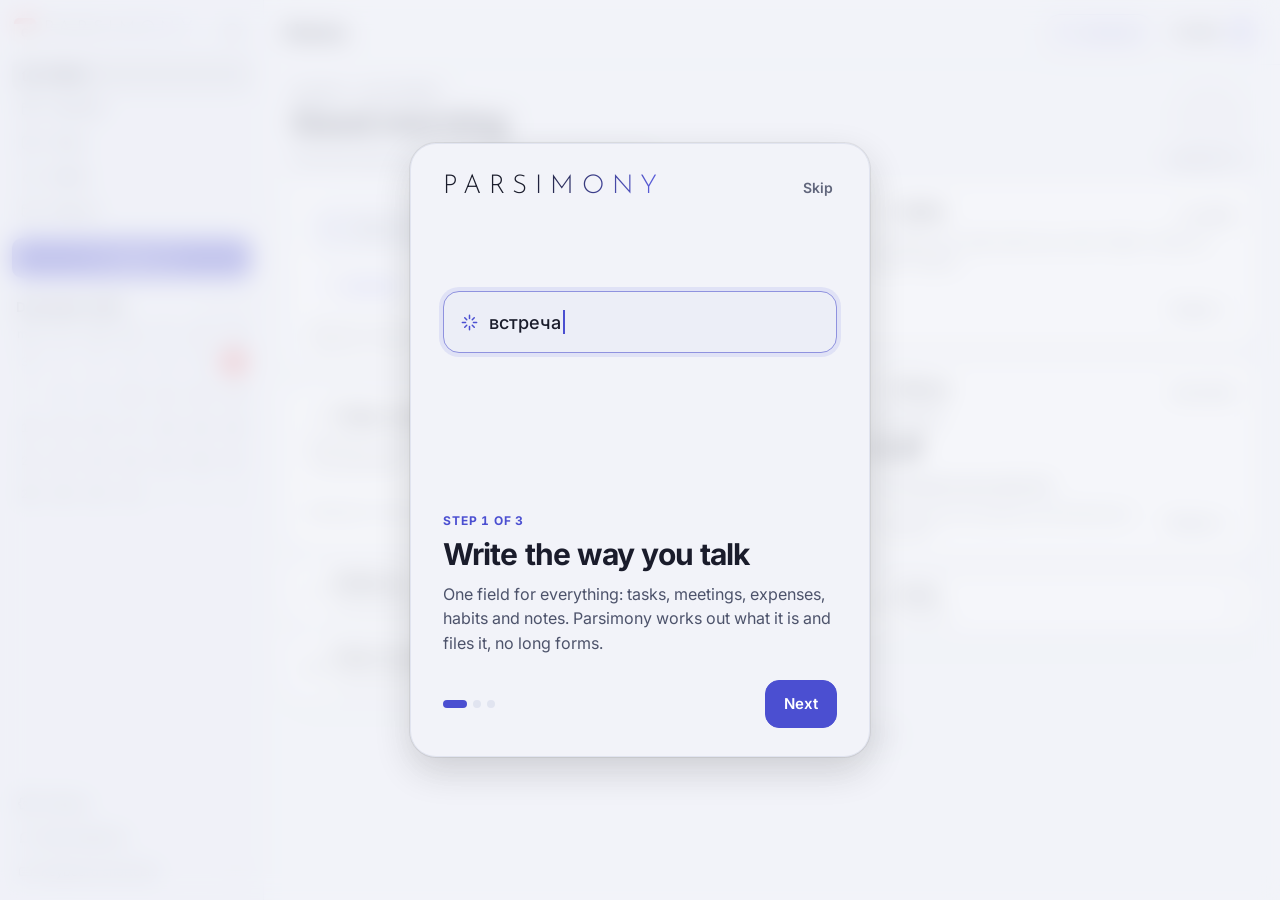
==== index.html @ 345ee10b "Английский язык: весь интерфейс, строка ввода, помощник и пуши; переключатель в «Оформлении» (кэш re" ====
<!DOCTYPE html>
<html lang="ru">
<head>
<meta charset="utf-8">
<meta name="viewport" content="width=device-width, initial-scale=1, viewport-fit=cover">
<meta name="apple-mobile-web-app-capable" content="yes">
<meta name="apple-mobile-web-app-title" content="Parsimony">
<meta name="theme-color" content="#ffffff">
<meta name="description" content="Parsimony — календарь, задачи, привычки, цели и финансы в одном приложении. Пишите как говорите: «завтра в 10 врач, кофе 350».">
<!-- Защита от чужого кода: скрипты, стили и шрифты — только файлы этого сайта; связь — только с этим сайтом и своим сервером Supabase -->
<meta http-equiv="Content-Security-Policy" content="default-src 'self'; script-src 'self' https://smartcaptcha.yandexcloud.net; frame-src https://smartcaptcha.yandexcloud.net; style-src 'self' 'unsafe-inline'; font-src 'self'; img-src 'self' data: blob: https://tile.openstreetmap.org; connect-src 'self' https://zgasnvubcdprgsypkglh.supabase.co https://nominatim.openstreetmap.org https://smartcaptcha.yandexcloud.net; worker-src 'self'; manifest-src 'self'; base-uri 'self'; form-action 'self'; object-src 'none'">
<link rel="manifest" href="manifest.json">
<link rel="apple-touch-icon" href="icon-180.png">
<link rel="icon" type="image/png" sizes="128x128" href="favicon.png"><!-- круглая иконка во вкладке браузера (на бете — пробная из tools/beta-icons) -->
<link rel="preconnect" href="https://zgasnvubcdprgsypkglh.supabase.co" crossorigin><!-- связь с аккаунтом готовится, пока грузится страница -->
<!-- Свои шрифты (css/fonts.css, файлы в fonts/): Inter и Josefin Sans 300 (надпись Parsimony, WORDMARK в core.js). Другой WORDMARK — добавить его шрифт туда и в FILES в sw.js -->
<link rel="preload" href="fonts/inter-cyrillic.woff2" as="font" type="font/woff2" crossorigin>
<link rel="preload" href="fonts/inter-latin.woff2" as="font" type="font/woff2" crossorigin>
<link rel="stylesheet" href="css/fonts.css">
<title>Parsimony</title>
<link rel="stylesheet" href="css/app.css">
<link rel="stylesheet" href="css/sections.css">
<link rel="stylesheet" href="css/ui2.css">
</head>
<body class="ui2">
<div class="app">
  <aside id="side"></aside>
  <div class="content">
    <header>
      <div class="top">
        <button class="ic chev m-only" data-act="prev" aria-label="Назад"></button>
        <h1 id="ttl"></h1>
        <button class="ic chev m-only" data-act="next" aria-label="Вперёд"></button>
        <div class="navg d-only"><button class="ic" data-act="prev" aria-label="Назад" title="Назад (←)"></button><button class="pill" data-act="today" title="Сегодня (T)">Сегодня</button><button class="ic" data-act="next" aria-label="Вперёд" title="Вперёд (→)"></button></div>
        <div class="segc d-only"><button data-act="v" data-v="month" title="Месяц (M)">Месяц</button><button data-act="v" data-v="week" title="Неделя (W)">Неделя</button><button data-act="v" data-v="day" title="День (D)">День</button><button data-act="v" data-v="list" title="Список (L)">Список</button></div>
        <button class="btn-new m-only" data-act="add"></button>
        <button class="ic m-only hdr-sr" data-act="search" aria-label="Поиск" title="Поиск"></button>
        <button class="ic hdr-ai" data-act="aiopen" aria-label="Помощник" title="Помощник Parsimony"></button>
        <button class="ic hdr-msg" data-act="msgs" aria-label="Сообщения" title="Сообщения" hidden></button>
        <button class="ic hdr-ava" data-act="accmenu" aria-label="Меню профиля" title="Меню профиля" aria-haspopup="menu" aria-expanded="false"></button>
      </div>
      <div class="bar2 m-only">
        <div class="segc"><button data-act="v" data-v="month">Месяц</button><button data-act="v" data-v="week">Неделя</button><button data-act="v" data-v="day">День</button><button data-act="v" data-v="list">Лента</button><button data-act="v" data-v="tasks">Задачи</button></div>
        <div id="secinfo" class="secinfo"></div>
        <button class="pill" data-act="today">Сегодня</button>
      </div>
    </header>
    <main id="main"></main>
  </div>
</div>
<nav id="tabbar" class="m-only" aria-label="Разделы"></nav>
<div id="ov"><div id="sh" role="dialog" aria-modal="true" tabindex="-1"></div></div>
<div id="qc" class="qc" role="dialog" aria-label="Новое событие"></div>
<div id="cmd" role="dialog" aria-modal="true" aria-label="Поиск и команды"><div class="cmd-box"><div class="cmd-in"><span id="cmd_ic" aria-hidden="true"></span><input id="cmd_q" type="text" role="combobox" aria-expanded="true" aria-controls="cmd_res" aria-autocomplete="list" aria-label="Поиск по записям и командам" placeholder="Найти дело, трату, заметку, привычку, цель или команду" autocomplete="off"></div><div id="cmd_res" role="listbox" aria-label="Найдено"></div><div class="cmd-foot" aria-hidden="true"><span><kbd>↑</kbd> <kbd>↓</kbd> выбрать</span><span><kbd>Enter</kbd> выполнить</span><span><kbd>Esc</kbd> закрыть</span></div></div></div>
<div id="toast" role="status" aria-live="polite" aria-atomic="true"></div>
<input id="imp_file" type="file" accept="application/json,.json" hidden>

<script src="js/core.js"></script>
<script src="js/names.js"></script>
<script src="js/a11y.js"></script>
<script src="js/look.js"></script>
<script src="js/help.js"></script>
<script src="js/calendar.js"></script>
<script src="js/charts.js"></script>
<script src="js/sections.js"></script>
<script src="js/tasks.js"></script>
<script src="js/habits.js"></script>
<script src="js/finance.js"></script>
<script src="js/goals.js"></script>
<script src="js/pages.js"></script>
<script src="js/timer.js"></script>
<script src="js/ui2.js"></script>
<script src="js/layout.js"></script>
<script src="js/tour.js"></script>
<script src="js/input.js"></script>
<script src="js/share.js"></script>
<script src="js/cloud.js"></script>
<script src="js/friends.js"></script>
<script src="js/chat.js"></script>
<script src="js/admin.js"></script>
<script src="js/plans.js"></script>
<script src="js/shop.js"></script>
<script src="js/notify.js"></script>
<script src="js/assistant.js"></script>
<script src="js/map.js"></script>
<script src="js/i18n.js"></script>
<script src="js/main.js"></script>
</body>
</html>
---- css/fonts.css ----
/* Свои шрифты вместо Google Fonts (21 октября 2026): приложение не обращается к Google (адрес пользователя не уходит третьей стороне),
   шрифты работают без интернета (лежат в офлайн-копии sw.js). Файлы — из Google Fonts (Inter v20, переменный 400–700; Josefin Sans v34, 300),
   лицензия SIL Open Font License 1.1 — fonts/OFL-Inter.txt, fonts/OFL-JosefinSans.txt. Наборы букв (unicode-range) — как у Google:
   браузер скачивает только нужные. Стрелки и галочки (→ ✓) — системным шрифтом, как и раньше */
/* Inter — cyrillic */
@font-face{font-family:'Inter';font-style:normal;font-weight:400 700;font-display:swap;src:url(../fonts/inter-cyrillic.woff2) format('woff2');unicode-range:U+0301, U+0400-045F, U+0490-0491, U+04B0-04B1, U+2116}
/* Inter — latin-ext */
@font-face{font-family:'Inter';font-style:normal;font-weight:400 700;font-display:swap;src:url(../fonts/inter-latin-ext.woff2) format('woff2');unicode-range:U+0100-02BA, U+02BD-02C5, U+02C7-02CC, U+02CE-02D7, U+02DD-02FF, U+0304, U+0308, U+0329, U+1D00-1DBF, U+1E00-1E9F, U+1EF2-1EFF, U+2020, U+20A0-20AB, U+20AD-20C4, U+2113, U+2C60-2C7F, U+A720-A7FF}
/* Inter — latin */
@font-face{font-family:'Inter';font-style:normal;font-weight:400 700;font-display:swap;src:url(../fonts/inter-latin.woff2) format('woff2');unicode-range:U+0000-00FF, U+0131, U+0152-0153, U+02BB-02BC, U+02C6, U+02DA, U+02DC, U+0304, U+0308, U+0329, U+2000-206F, U+20AC, U+2122, U+2191, U+2193, U+2212, U+2215, U+FEFF, U+FFFD}
/* Inter — greek */
@font-face{font-family:'Inter';font-style:normal;font-weight:400 700;font-display:swap;src:url(../fonts/inter-greek.woff2) format('woff2');unicode-range:U+0370-0377, U+037A-037F, U+0384-038A, U+038C, U+038E-03A1, U+03A3-03FF}
/* Josefin Sans — latin */
@font-face{font-family:'Josefin Sans';font-style:normal;font-weight:300;font-display:swap;src:url(../fonts/josefin-sans-300-latin.woff2) format('woff2');unicode-range:U+0000-00FF, U+0131, U+0152-0153, U+02BB-02BC, U+02C6, U+02DA, U+02DC, U+0304, U+0308, U+0329, U+2000-206F, U+20AC, U+2122, U+2191, U+2193, U+2212, U+2215, U+FEFF, U+FFFD}
---- css/app.css ----
/* hidden прячет всегда: иначе display у класса (.f-mem{display:flex}) перебивал атрибут */
[hidden]{display:none!important}
/* ---- Дизайн-токены: цвета тем, отступы (шаг 4/8), радиусы, тени ---- */
:root{
  --bg:#ffffff;--bg2:#f7f7f5;--sf:#ffffff;--tx:#1d1d1c;--tx2:#5f5e5b;--mut:#9b9a97;
  --line:#e9e9e7;--grid:#efefed;--hov:rgba(55,53,47,.06);--hov2:rgba(55,53,47,.1);
  --acc:#2b2b2b;--accfg:#ffffff;--red:#e5484d;--dng:#d93a3a;--ok:#2f9e5b;--wk:rgba(55,53,47,.025);
  --mix:17%;--mixtx:62%;--hovf:brightness(.97);
  --sh1:0 1px 2px rgba(15,15,15,.06),0 0 0 1px rgba(15,15,15,.05);
  --sh2:0 14px 36px rgba(15,15,15,.16),0 0 0 1px rgba(15,15,15,.07);
  --r1:6px;--r2:10px;--r3:14px;--gut:54px;--hh:60px;
  --font:"Inter",-apple-system,BlinkMacSystemFont,"Segoe UI Variable Text","Segoe UI",system-ui,sans-serif;
  /* Цвета графиков и разделов (проверены на различимость, в том числе при нарушениях цветового зрения) */
  --c-blue:#2a78d6;--c-orange:#eb6834;--c-aqua:#1baf7a;--c-yellow:#eda100;--c-magenta:#e87ba4;--c-green:#008300;--c-violet:#4a3aa7;--c-red:#e34948;
  --good:#0ca30c;--warn:#e5a50a;--bad:#d03b3b;
  --w1:var(--c-blue);--w2:var(--c-orange);--w3:var(--c-aqua);--w4:var(--c-red);--w5:var(--c-violet);
  --tb:0px;
  /* Фирменная надпись Parsimony: изящный курсив с тёплым переливом */
  --serif:"Instrument Serif","Cormorant Garamond",Georgia,"Times New Roman",serif;--wm:#b4642c;
  color-scheme:light}
@media(prefers-color-scheme:dark){:root:not([data-theme=light]){
  --bg:#191919;--bg2:#202020;--sf:#252525;--tx:#ececec;--tx2:#b4b4b4;--mut:#7f7f7f;
  --line:#2f2f2f;--grid:#292929;--hov:rgba(255,255,255,.055);--hov2:rgba(255,255,255,.09);
  --acc:#e08a3c;--accfg:#1a0f02;--dng:#f06a6a;--wk:rgba(255,255,255,.018);
  --mix:26%;--mixtx:52%;--hovf:brightness(1.12);
  --sh1:0 1px 2px rgba(0,0,0,.4),0 0 0 1px rgba(255,255,255,.06);
  --sh2:0 16px 40px rgba(0,0,0,.55),0 0 0 1px rgba(255,255,255,.08);color-scheme:dark;
  --c-blue:#3987e5;--c-orange:#d95926;--c-aqua:#199e70;--c-yellow:#c98500;--c-magenta:#d55181;--c-violet:#9085e9;--c-red:#e66767;--wm:#e8964a}}
:root[data-theme=dark]{
  --bg:#191919;--bg2:#202020;--sf:#252525;--tx:#ececec;--tx2:#b4b4b4;--mut:#7f7f7f;
  --line:#2f2f2f;--grid:#292929;--hov:rgba(255,255,255,.055);--hov2:rgba(255,255,255,.09);
  --acc:#e08a3c;--accfg:#1a0f02;--dng:#f06a6a;--wk:rgba(255,255,255,.018);
  --mix:26%;--mixtx:52%;--hovf:brightness(1.12);
  --sh1:0 1px 2px rgba(0,0,0,.4),0 0 0 1px rgba(255,255,255,.06);
  --sh2:0 16px 40px rgba(0,0,0,.55),0 0 0 1px rgba(255,255,255,.08);color-scheme:dark;
  --c-blue:#3987e5;--c-orange:#d95926;--c-aqua:#199e70;--c-yellow:#c98500;--c-magenta:#d55181;--c-violet:#9085e9;--c-red:#e66767;--wm:#e8964a}
:root[data-theme=black]{
  --bg:#000000;--bg2:#0a0a0a;--sf:#141414;--tx:#f2f2f2;--tx2:#b0b0b0;--mut:#767676;
  --line:#232323;--grid:#1b1b1b;--hov:rgba(255,255,255,.06);--hov2:rgba(255,255,255,.1);
  --acc:#e6e6e6;--accfg:#111111;--dng:#f06a6a;--wk:rgba(255,255,255,.02);
  --mix:24%;--mixtx:50%;--hovf:brightness(1.15);
  --sh1:0 1px 2px rgba(0,0,0,.5),0 0 0 1px rgba(255,255,255,.07);
  --sh2:0 16px 40px rgba(0,0,0,.7),0 0 0 1px rgba(255,255,255,.1);color-scheme:dark;
  --c-blue:#3987e5;--c-orange:#d95926;--c-aqua:#199e70;--c-yellow:#c98500;--c-magenta:#d55181;--c-violet:#9085e9;--c-red:#e66767;--wm:#8f8f8f}

*{box-sizing:border-box;-webkit-tap-highlight-color:transparent}
html,body{margin:0}
body{font-family:var(--font);font-size:14px;line-height:1.4;background:var(--bg);color:var(--tx);font-variant-numeric:tabular-nums;-webkit-font-smoothing:antialiased;-moz-osx-font-smoothing:grayscale;-webkit-text-size-adjust:100%}
button{font:inherit;color:inherit;background:none;border:0;padding:0;cursor:pointer}
input,select,textarea{font:inherit;color:inherit}
/* Рамка фокуса — только при работе с клавиатуры (мышью и пальцем её не видно); заметная: сплошной цвет акцента (аудит, 20 октября 2026) */
:focus-visible{outline:2px solid var(--acc);outline-offset:2px}
[tabindex="-1"]:focus,[tabindex="-1"]:focus-visible{outline:none}   /* окно и пункты поиска получают фокус программно — рамка вокруг всего окна не нужна */
/* «Уменьшить движение» в системе — без анимаций и плавной прокрутки */
@media (prefers-reduced-motion:reduce){*,*::before,*::after{animation-duration:.01ms!important;animation-iteration-count:1!important;transition-duration:.01ms!important;scroll-behavior:auto!important}}
kbd{font-family:var(--font);font-size:11px;font-weight:500;color:var(--mut);border:1px solid var(--line);border-bottom-width:2px;border-radius:5px;padding:0 5px;line-height:16px;display:inline-block;min-width:18px;text-align:center;background:var(--bg)}
.app{display:block}
.content{min-width:0}
#side{display:none}
.d-only{display:none!important}

/* ---- Шапка ---- */
header{position:sticky;top:0;z-index:10;background:color-mix(in srgb,var(--bg) 86%,transparent);-webkit-backdrop-filter:saturate(1.8) blur(16px);backdrop-filter:saturate(1.8) blur(16px);padding:calc(6px + env(safe-area-inset-top)) 10px 8px;border-bottom:1px solid var(--line)}
.top{display:flex;align-items:center;gap:4px;min-height:44px}
#ttl{flex:1;min-width:0;margin:0;font-size:17px;font-weight:700;letter-spacing:-.02em;text-align:center;white-space:nowrap;overflow:hidden;text-overflow:ellipsis}
#ttl .sub{font-size:13px;font-weight:500;color:var(--mut);letter-spacing:0;margin-left:8px}
.ic{width:40px;height:44px;border-radius:var(--r2);display:grid;place-items:center;color:var(--tx2);flex:none;transition:background .12s,color .12s}
.ic.chev{width:34px}
.btn-new{height:36px;padding:0 14px 0 11px;border-radius:999px;background:var(--acc);color:var(--accfg);font-weight:600;font-size:14px;flex:none;display:inline-flex;align-items:center;gap:5px;transition:transform .12s,filter .12s}
.btn-new:active{transform:scale(.97)}
.bar2{display:flex;gap:6px;margin-top:6px;align-items:center}
.segc{flex:1;display:flex;background:var(--hov);border-radius:10px;padding:2px;gap:2px}
.segc button{flex:1;height:32px;border-radius:8px;font-size:13px;font-weight:500;color:var(--tx2);transition:background .15s,color .15s,box-shadow .15s;white-space:nowrap}
.segc button.on{background:var(--sf);color:var(--tx);font-weight:600;box-shadow:var(--sh1)}
.pill{height:36px;padding:0 12px;border-radius:10px;border:1px solid var(--line);font-size:13px;font-weight:600;flex:none;background:var(--bg);display:inline-flex;align-items:center;gap:6px;transition:background .12s}
.pill.sm{height:30px;padding:0 10px;font-size:12.5px;border-radius:8px}
@media(hover:hover){
  .ic:hover,.pill:hover{background:var(--hov);color:var(--tx)}
  .segc button:not(.on):hover{color:var(--tx)}
  .btn-new:hover{filter:brightness(1.08)}
}

main{padding:10px 12px 28px}
main.anim-l>*{animation:inL .16s ease-out}
main.anim-r>*{animation:inR .16s ease-out}
main.anim-f>*{animation:fadeIn .14s ease-out}
@keyframes inL{from{opacity:.25;transform:translateX(-14px)}to{opacity:1;transform:none}}
@keyframes inR{from{opacity:.25;transform:translateX(14px)}to{opacity:1;transform:none}}
@keyframes fadeIn{from{opacity:0}to{opacity:1}}
@keyframes popIn{from{opacity:0;transform:translateY(4px) scale(.98)}to{opacity:1;transform:none}}
@keyframes sheetUp{from{transform:translateY(40px);opacity:.4}to{transform:none;opacity:1}}
@keyframes sheetPop{from{transform:translateY(8px) scale(.98);opacity:.4}to{transform:none;opacity:1}}
@media(prefers-reduced-motion:reduce){*{animation:none!important;transition:none!important}}

/* ---- Сетка недели / дня ---- */
.wgwrap{overflow:auto;height:calc(100vh - var(--hh) - 20px);height:calc(100dvh - var(--hh) - 20px);position:relative;-webkit-overflow-scrolling:touch;overscroll-behavior:contain;border-radius:var(--r2)}
.wg-stickytop{position:sticky;top:0;z-index:5;background:var(--bg)}
.wg-head,.wg-alldays{display:grid;grid-template-columns:var(--gut) repeat(var(--n,7),minmax(0,1fr))}
.wg-corner{display:flex;align-items:flex-end;justify-content:flex-end;padding:0 8px 4px;font-size:12px;color:var(--mut)}
.wg-day{padding:4px 2px 6px;text-align:center;min-width:0}
.wg-dow{display:block;font-size:12px;color:var(--mut);font-weight:500}
.wg-num{margin-top:2px;width:30px;height:30px;border-radius:50%;font-size:16px;font-weight:600;color:var(--tx);transition:background .12s}
.wg-num.today{background:var(--red);color:#fff}
.wg-num.sel{box-shadow:inset 0 0 0 1.5px var(--acc)}
/* выходные — без красного: красный только «сегодня» и «сейчас» (аудит 18 октября 2026); заливка колонок выходных остаётся */
.wg-alldays{border-bottom:1px solid var(--line)}
.wg-alldays .wg-corner{font-size:12px;align-items:center}
.wg-allcol{border-left:1px solid var(--grid);padding:3px 2px;display:flex;flex-direction:column;gap:2px;min-height:28px;min-width:0;cursor:pointer}
.wg-allcol.wknd{background:var(--wk)}
.wg-chip{text-align:left;border-radius:5px;padding:2px 6px;font-size:12px;font-weight:600;line-height:16px;white-space:nowrap;overflow:hidden;text-overflow:ellipsis;background:color-mix(in srgb,var(--c) var(--mix),var(--bg));color:color-mix(in srgb,var(--c) var(--mixtx),var(--tx));transition:filter .12s}
.wg-chip.done{text-decoration:line-through;opacity:.6}
.wg-body{display:flex;padding-top:10px}
.wg-hours{width:var(--gut);flex:none;position:relative}
.wg-hourrow{height:var(--rh);position:relative}
.wg-hourrow span{position:absolute;top:-7px;right:8px;font-size:12px;color:var(--mut);font-weight:500}
.wg-hourrow span.hide{visibility:hidden}
.wg-nowlabel{position:absolute;right:4px;transform:translateY(-50%);background:var(--red);color:#fff;font-weight:600;font-size:12px;padding:1px 5px;border-radius:5px;z-index:3}
.wg-cols{position:relative;display:grid;grid-template-columns:repeat(var(--n,7),minmax(0,1fr));flex:1;min-width:0}
.wg-col{position:relative;border-left:1px solid var(--grid);background-image:repeating-linear-gradient(to bottom,var(--grid) 0,var(--grid) 1px,transparent 1px,transparent var(--rh));min-width:0}
.wg-col.wknd{background-color:var(--wk)}
.wg-block{position:absolute;border-radius:var(--r1);padding:3px 6px 3px 8px;overflow:hidden;text-align:left;display:flex;flex-direction:column;align-items:stretch;background:color-mix(in srgb,var(--c) var(--mix),var(--bg));color:color-mix(in srgb,var(--c) var(--mixtx),var(--tx));font-size:12px;line-height:1.3;box-shadow:inset 3px 0 0 var(--c),0 0 0 1px var(--bg);cursor:grab;touch-action:manipulation;-webkit-user-select:none;user-select:none;-webkit-touch-callout:none;transition:filter .12s,box-shadow .12s}
.wb-t{font-weight:600;overflow:hidden;display:-webkit-box;-webkit-line-clamp:3;-webkit-box-orient:vertical;overflow-wrap:normal;word-break:normal}
.wb-m{font-size:12px;opacity:.8;white-space:nowrap;overflow:hidden;text-overflow:ellipsis;font-weight:500}
.wb-rep{position:absolute;right:5px;top:3px;font-style:normal;font-size:10px;opacity:.7}
.wg-block.short{flex-direction:row;align-items:center;gap:6px;padding-top:0;padding-bottom:0}
.wg-block.short .wb-t{-webkit-line-clamp:1;flex:none;max-width:70%}
.wg-block.past{opacity:.55}
.wg-block.done .wb-t{text-decoration:line-through}
.wg-block.done{opacity:.5}
.wg-rs{position:absolute;left:0;right:0;bottom:0;height:10px;cursor:ns-resize}
.wg-rs::after{content:'';position:absolute;left:50%;bottom:3px;width:20px;height:3px;margin-left:-10px;border-radius:2px;background:currentColor;opacity:0;transition:opacity .12s}
.wg-block.dragging{z-index:6;cursor:grabbing;box-shadow:inset 3px 0 0 var(--c),0 10px 24px rgba(0,0,0,.25);opacity:.96;left:1px!important;width:calc(100% - 3px)!important}
body.dragmode{-webkit-user-select:none;user-select:none;cursor:grabbing}
.wg-ghost{position:absolute;left:2px;right:3px;border-radius:var(--r1);background:color-mix(in srgb,var(--acc) 12%,transparent);border:1.5px dashed color-mix(in srgb,var(--acc) 60%,transparent);pointer-events:none;font-size:12px;font-weight:600;padding:2px 6px;color:var(--tx);z-index:4}
.wg-now{position:absolute;left:-1px;right:0;height:2px;margin-top:-1px;background:var(--red);z-index:3;pointer-events:none}
.wg-now::before{content:'';position:absolute;left:-4px;top:-4px;width:10px;height:10px;border-radius:50%;background:var(--red)}
@media(hover:hover){
  .wg-block:hover,.wg-chip:hover{filter:var(--hovf)}
  .wg-block:hover .wg-rs::after{opacity:.4}
  .wg-allcol:hover{background:var(--hov)}
  .wg-num:not(.today):hover{background:var(--hov)}
}

/* ---- Вид «День» ---- */
.dayview{display:flex;flex-direction:column;gap:12px}
.daygrid{min-width:0}
.dayview .wgwrap{height:58vh}
.wgwrap.one .wg-day{text-align:left;padding-left:10px;display:flex;align-items:center;gap:8px}
.wgwrap.one .wg-dow{font-size:13px}
.dayside{background:var(--bg2);border:1px solid var(--line);border-radius:var(--r3);padding:16px}
.ds-head b{display:block;font-size:20px;letter-spacing:-.02em}
.ds-head small{color:var(--mut);font-size:13px}
.ds-prog{margin:14px 0 12px}
.ds-bar{height:6px;border-radius:3px;background:var(--hov2);overflow:hidden}
.ds-bar i{display:block;height:100%;background:var(--ok);border-radius:3px;transition:width .3s}
.ds-prog span{display:flex;justify-content:space-between;margin-top:6px;font-size:12.5px;color:var(--mut)}
.nextcard{display:block;width:100%;text-align:left;border-radius:var(--r2);padding:10px 12px;margin-bottom:12px;background:color-mix(in srgb,var(--c) var(--mix),var(--bg));box-shadow:inset 3px 0 0 var(--c);transition:filter .12s}
.nextcard small{display:block;font-size:11px;font-weight:600;color:color-mix(in srgb,var(--c) var(--mixtx),var(--tx));text-transform:uppercase;letter-spacing:.04em;margin-bottom:2px}
.nextcard b{display:block;font-size:14px;font-weight:600;white-space:nowrap;overflow:hidden;text-overflow:ellipsis}
.nextcard span{font-size:12px;color:var(--tx2)}
.ds-new{width:100%;height:40px;padding:0 12px;border:1px dashed var(--line);border-radius:var(--r2);background:var(--bg);font-size:14px}
.ds-new:focus{outline:0;border-style:solid;border-color:var(--acc)}
.ds-sec{display:flex;justify-content:space-between;align-items:center;margin:16px 0 4px;font-size:11.5px;font-weight:600;text-transform:uppercase;letter-spacing:.05em;color:var(--mut)}
.nlhint{font-size:12px;color:var(--tx2);min-height:0;margin:6px 2px 0;display:flex;align-items:center;gap:6px;flex-wrap:wrap}
.nlhint:empty{display:none}
.nlhint b{font-weight:600;color:var(--tx);background:var(--hov);padding:1px 7px;border-radius:999px}
.nlhint button{font-size:12px;color:var(--mut);text-decoration:underline}

/* ---- Список событий ---- */
.ev{display:flex;align-items:flex-start;gap:10px;padding:8px 4px;border-radius:var(--r2);transition:background .12s}
.chk{width:20px;height:20px;margin-top:1px;border:1.5px solid color-mix(in srgb,var(--c,var(--mut)) 70%,var(--line));border-radius:6px;flex:none;display:grid;place-items:center;color:#fff;transition:background .15s,border-color .15s,transform .1s}
.chk:active{transform:scale(.9)}
.done .chk{background:var(--c,var(--acc));border-color:var(--c,var(--acc))}
.evb{flex:1;min-width:0;text-align:left}
.evb b{display:block;font-weight:600;font-size:14px;overflow-wrap:anywhere}
.evb small{color:var(--mut);font-size:12.5px}
.evb p{margin:3px 0 0;font-size:13px;color:var(--tx2);white-space:pre-wrap}
.done .evb b{text-decoration:line-through;color:var(--mut)}
.empty{color:var(--mut);font-size:13.5px;margin:6px 0 0}
@media(hover:hover){.ev:hover{background:var(--hov)}}

/* ---- Месяц ---- */
.month{display:grid;grid-template-columns:repeat(7,minmax(0,1fr));gap:4px}
.mdw{text-align:center;font-size:12px;color:var(--mut);font-weight:500;padding:2px 0 4px}
.mc{min-width:0;aspect-ratio:1/1.08;border-radius:12px;display:flex;flex-direction:column;align-items:center;justify-content:flex-start;gap:4px;padding:6px 0 4px;cursor:pointer;transition:background .12s}
.mc-n{width:28px;height:28px;border-radius:50%;display:grid;place-items:center;font-size:15px;font-weight:500}
.mc.oth .mc-n{color:var(--mut);opacity:.6}
.mc.wknd:not(.oth) .mc-n{color:var(--tx2)}
.mc.today .mc-n{background:var(--red);color:#fff!important;font-weight:700}
.mc.sel{background:var(--hov2)}
.mdots{display:flex;gap:3px;height:6px}
.mdots u{width:6px;height:6px;border-radius:50%}
.mchips{display:none}

/* ---- Список (agenda) ---- */
.agenda{max-width:780px;margin:0 auto}
.ag-day{display:flex;gap:14px;padding:14px 4px;border-bottom:1px solid var(--line)}
.ag-day:last-child{border-bottom:0}
.ag-date{width:54px;flex:none;cursor:pointer}
.ag-date b{display:block;font-size:24px;font-weight:700;line-height:1;letter-spacing:-.03em}
.ag-date small{color:var(--mut);font-size:12px;font-weight:500}
.ag-date.today b,.ag-date.today small{color:var(--red)}
.ag-list{flex:1;min-width:0;display:flex;flex-direction:column;gap:2px}
.ag-row{display:flex;align-items:center;gap:10px;border-radius:8px;padding:5px 6px;transition:background .12s}
.ag-row .chk{margin-top:0}
.ag-main{flex:1;min-width:0;display:flex;align-items:center;gap:10px;text-align:left}
.ag-time{width:86px;flex:none;font-size:12.5px;color:var(--tx2);font-weight:500}
.ag-bar{width:3px;height:30px;border-radius:2px;background:var(--c);flex:none}
.ag-txt{min-width:0}
.ag-txt b{display:block;font-weight:600;white-space:nowrap;overflow:hidden;text-overflow:ellipsis}
.ag-txt small{display:block;color:var(--mut);font-size:12px;white-space:nowrap;overflow:hidden;text-overflow:ellipsis}
.ag-row.done .ag-txt b{text-decoration:line-through;color:var(--mut)}
.ag-empty{text-align:center;color:var(--mut);padding:60px 20px}
.ag-empty b{display:block;color:var(--tx);font-size:16px;margin-bottom:4px}
@media(hover:hover){.ag-row:hover{background:var(--hov)}}

/* ---- Окна: карточка события, настройки (снизу на телефоне, справа на ПК) ---- */
#ov{position:fixed;inset:0;background:rgba(0,0,0,.4);display:none;align-items:flex-end;justify-content:center;z-index:30}
#ov.show{display:flex;animation:fadeIn .15s}
#sh{position:relative;width:100%;max-width:520px;max-height:92%;max-height:92dvh;overflow:auto;background:var(--sf);border-radius:18px 18px 0 0;padding:8px 18px calc(18px + env(safe-area-inset-bottom));animation:sheetUp .2s cubic-bezier(.2,.8,.2,1);overscroll-behavior:contain}
.grab{display:block;width:38px;height:5px;border-radius:3px;background:var(--hov2);margin:2px auto 8px}
.sh-head{display:flex;align-items:center;gap:4px;margin:0 -8px 4px}
.sh-head h3{flex:1;margin:0 8px;font-size:13px;font-weight:600;color:var(--mut);text-transform:uppercase;letter-spacing:.05em}
.sh-head .ic{height:36px;width:36px}
.f-title{width:100%;border:0;background:none;font-size:22px;font-weight:700;letter-spacing:-.02em;padding:2px 0 6px;outline:0;color:var(--tx)}
.f-title::placeholder{color:var(--mut);opacity:.7}
.f-rec{font-size:12.5px;color:var(--tx2);display:flex;align-items:center;gap:6px;margin-bottom:6px}
.frow{display:grid;grid-template-columns:92px minmax(0,1fr);gap:10px;align-items:start;padding:6px 0;border-top:1px solid var(--line)}
.frow:first-of-type{border-top:0}
.frow>.fl{font-size:13px;color:var(--mut);padding-top:9px;font-weight:500;display:flex;align-items:center;gap:6px}
.fin{width:100%;height:38px;padding:0 10px;border:1px solid var(--line);border-radius:8px;background:var(--bg);transition:border-color .12s,box-shadow .12s}
.fin:focus{outline:0;border-color:color-mix(in srgb,var(--acc) 70%,var(--line));box-shadow:0 0 0 3px color-mix(in srgb,var(--acc) 15%,transparent)}
textarea.fin{height:auto;min-height:72px;padding:8px 10px;resize:vertical;line-height:1.45}
select.fin{padding-right:6px}
.ftime{display:flex;align-items:center;gap:6px;flex-wrap:wrap}
.ftime .fin{width:auto;flex:1;min-width:92px}
.ftime.off .fin{opacity:.5}
.dash{color:var(--mut)}
.swl{display:inline-flex;align-items:center;gap:8px;font-size:13px;color:var(--tx2);cursor:pointer;margin-top:8px;-webkit-user-select:none;user-select:none}
.sw{appearance:none;-webkit-appearance:none;width:34px;height:20px;border-radius:999px;background:var(--hov2);position:relative;flex:none;cursor:pointer;margin:0;transition:background .15s}
.sw::after{content:'';position:absolute;left:2px;top:2px;width:16px;height:16px;border-radius:50%;background:#fff;box-shadow:0 1px 2px rgba(0,0,0,.3);transition:transform .15s}
.sw:checked{background:var(--acc)}
.sw:checked::after{transform:translateX(14px)}
:root[data-theme=black] .sw:checked::after{background:#111}
.ccats{display:flex;flex-wrap:wrap;gap:6px}
.ccat{display:inline-flex;align-items:center;gap:6px;height:30px;padding:0 11px 0 9px;border-radius:999px;border:1px solid var(--line);font-size:13px;font-weight:500;transition:background .12s,border-color .12s}
.ccat i{width:9px;height:9px;border-radius:50%;background:var(--c)}
.ccat.on{border-color:color-mix(in srgb,var(--c) 70%,transparent);background:color-mix(in srgb,var(--c) var(--mix),var(--bg));color:color-mix(in srgb,var(--c) var(--mixtx),var(--tx));font-weight:600}
.chips{display:flex;flex-wrap:wrap;gap:5px;margin-top:8px}
.chip{min-width:36px;height:30px;padding:0 8px;border:1px solid var(--line);border-radius:8px;font-size:12.5px;font-weight:500}
.chip.on{background:var(--acc);border-color:var(--acc);color:var(--accfg);font-weight:600}
.until{display:flex;align-items:center;gap:8px;margin-top:8px;font-size:13px;color:var(--tx2)}
.until .fin{flex:1}
.sh-foot{display:flex;gap:8px;margin-top:14px;flex-wrap:wrap}
.btn{height:40px;padding:0 14px;border:1px solid var(--line);border-radius:var(--r2);font-weight:500;font-size:14px;display:inline-flex;align-items:center;justify-content:center;gap:6px;transition:background .12s,filter .12s}
.btn.pri{background:var(--acc);border-color:var(--acc);color:var(--accfg);font-weight:600}
.btn.grow{flex:1}
.btn.dng{color:var(--dng)}
.btn.dngf{background:var(--dng);border-color:var(--dng);color:#fff;font-weight:600}
@media(hover:hover){.btn:not(.pri):not(.dngf):hover{background:var(--hov)}.btn.pri:hover,.btn.dngf:hover{filter:brightness(1.08)}.ccat:not(.on):hover,.chip:not(.on):hover{background:var(--hov)}}
.ask{margin-top:12px;padding:12px;border-radius:var(--r2);background:color-mix(in srgb,var(--dng) 9%,var(--sf));font-size:13.5px}
.ask b{display:block;margin-bottom:8px}
.ask .row{display:flex;gap:6px;flex-wrap:wrap}

/* Настройки */
.set-sec{font-size:11.5px;font-weight:600;text-transform:uppercase;letter-spacing:.05em;color:var(--mut);margin:20px 0 8px}
.set-sec:first-of-type{margin-top:6px}
.set-row{display:flex;align-items:center;justify-content:space-between;gap:12px;padding:9px 0;border-top:1px solid var(--line);font-size:14px}
.set-row:first-of-type{border-top:0}
.set-row .fin{width:auto;min-width:150px}
.set-row>span:first-child{min-width:0}
.set-row>span>small{display:block;margin-top:2px;font-size:12.5px;line-height:1.35;color:var(--mut)}   /* подпись под названием строки */
.thm{display:grid;grid-template-columns:repeat(4,1fr);gap:8px}
.thm button{border:1.5px solid var(--line);border-radius:var(--r2);padding:6px 6px 7px;font-size:12px;font-weight:500;transition:border-color .12s}
.thm button.on{border-color:var(--acc);font-weight:600}
.thm .pv{display:block;height:40px;border-radius:7px;margin-bottom:6px;position:relative;overflow:hidden;border:1px solid rgba(128,128,128,.25)}
.thm .pv::after{content:'';position:absolute;left:8px;right:8px;top:9px;height:6px;border-radius:3px;background:var(--pa)}
.thm .pv::before{content:'';position:absolute;left:8px;width:55%;top:20px;height:12px;border-radius:3px;background:var(--pb)}
.seg2{display:flex;background:var(--hov);border-radius:9px;padding:2px;gap:2px}
.seg2 button{height:30px;padding:0 10px;border-radius:7px;font-size:13px;font-weight:500;color:var(--tx2)}
.seg2 button.on{background:var(--sf);color:var(--tx);font-weight:600;box-shadow:var(--sh1)}
.nstat{display:flex;align-items:center;gap:8px;font-size:14px;font-weight:500;margin-bottom:10px}
.ndot{width:9px;height:9px;border-radius:50%;background:var(--mut);flex:none}
.ndot.on{background:var(--ok);box-shadow:0 0 0 3px color-mix(in srgb,var(--ok) 22%,transparent)}
.ndot.warn{background:#e5a50a}
.ndot.off{background:var(--red)}
.set-note{font-size:12.5px;color:var(--mut);margin:8px 0 0}
.set-note+.btn{margin-top:12px}
#plog{font-size:13px;color:var(--tx2);white-space:pre-wrap;margin:8px 0 0}
#plog:empty{display:none}
.catlist{border:1px solid var(--line);border-radius:var(--r3);overflow:hidden;margin-bottom:8px;background:var(--bg)}
.catedit{display:flex;align-items:center;gap:10px;padding:5px 6px 5px 12px;border-top:1px solid var(--line)}
.catlist>.catedit:first-child{border-top:0}
.cswatch{width:24px;height:24px;border-radius:50%;flex:none;background:var(--c);box-shadow:0 0 0 2px var(--bg),0 0 0 3.5px color-mix(in srgb,var(--c) 50%,transparent)}
.cname{flex:1;min-width:0;border:0;background:transparent;padding:9px 2px;font-size:15px}
.cname:focus{outline:0;box-shadow:inset 0 -2px 0 var(--acc)}
.cdel{width:36px;height:36px;border-radius:9px;color:var(--mut);display:grid;place-items:center;flex:none}
.cdel:hover{background:var(--hov);color:var(--dng)}
.cdel:disabled{opacity:.3;cursor:not-allowed;background:none;color:var(--mut)}
.catedit.ask2{background:color-mix(in srgb,var(--dng) 9%,var(--bg))}
.askt{flex:1;min-width:0;font-size:14px;font-weight:600;padding:8px 0;line-height:1.3;overflow-wrap:anywhere}
.askyes{border-radius:8px;padding:7px 10px;flex:none;background:var(--dng);color:#fff;font-weight:600;font-size:13px}
.askno{border:1px solid var(--line);border-radius:8px;padding:7px 10px;flex:none;font-size:13px}
.cpal{display:flex;flex-wrap:wrap;gap:10px;padding:4px 12px 12px 46px}
.cdot{display:block;width:24px;height:24px;border-radius:50%;background:var(--c);position:relative;transition:transform .1s}
.cdot:hover{transform:scale(1.12)}
.cdot.on{box-shadow:0 0 0 2px var(--bg),0 0 0 4px var(--c)}
.cdot.custom{background:conic-gradient(#ef4444,#eab308,#22c55e,#38bdf8,#6366f1,#ec4899,#ef4444);overflow:hidden;cursor:pointer}
.cdot.custom input{position:absolute;inset:0;width:100%;height:100%;opacity:0;cursor:pointer;border:0;padding:0}
.addcat{width:100%;height:40px;border:1px dashed var(--line);border-radius:var(--r2);color:var(--mut);font-size:13.5px}
.addcat:hover{color:var(--tx);border-color:var(--mut)}
.cshare{width:36px;height:36px;border-radius:9px;color:var(--mut);display:grid;place-items:center;flex:none}
.cshare:hover{background:var(--hov);color:var(--tx)}

/* Поделиться и присланное */
.shv{border-radius:var(--r2);padding:10px 12px;margin:4px 0 12px;background:color-mix(in srgb,var(--c) var(--mix),var(--bg));box-shadow:inset 3px 0 0 var(--c)}
.shv b{display:block;font-size:15px;font-weight:600;overflow-wrap:anywhere;color:color-mix(in srgb,var(--c) var(--mixtx),var(--tx))}
.shv small{display:block;font-size:12.5px;color:var(--tx2);margin-top:2px}
.shv p{margin:6px 0 0;font-size:13px;color:var(--tx2);white-space:pre-wrap;overflow-wrap:anywhere}
.shlist{border:1px solid var(--line);border-radius:var(--r2);margin:4px 0 12px;max-height:280px;overflow:auto}
.shrow{display:flex;align-items:center;gap:10px;padding:7px 10px;border-top:1px solid var(--line)}
.shrow:first-child{border-top:0}
.shrow i{width:3px;height:28px;border-radius:2px;background:var(--c);flex:none}
.shrow div{min-width:0}
.shrow b{display:block;font-size:13.5px;font-weight:600;white-space:nowrap;overflow:hidden;text-overflow:ellipsis}
.shrow small{display:block;font-size:12px;color:var(--mut);white-space:nowrap;overflow:hidden;text-overflow:ellipsis}
.shmore{padding:7px 10px;font-size:12.5px;color:var(--mut);border-top:1px solid var(--line)}
.shbtns{display:flex;flex-direction:column;gap:8px;margin-top:14px}
.shbtns .row{display:flex;gap:8px}
.shbtns .row .btn{flex:1;white-space:nowrap}
.shnote{font-size:13px;color:var(--tx2);background:var(--bg2);border:1px solid var(--line);border-radius:var(--r2);padding:10px 12px;margin:12px 0 0}
.shnote b{color:var(--tx)}
.shlink{width:100%;margin-top:8px;font-size:12px!important;color:var(--tx2)}
.help{width:100%;border-collapse:collapse;font-size:14px}
.help td{padding:8px 0;border-top:1px solid var(--line)}
.help td:last-child{text-align:right;white-space:nowrap}
.help tr:first-child td{border-top:0}

/* ---- Быстрое создание ---- */
.qc{position:fixed;z-index:25;display:none;background:var(--sf);border-radius:var(--r3);box-shadow:var(--sh2);padding:12px;width:310px}
.qc.show{display:block;animation:popIn .14s ease-out}
.qhead{display:flex;align-items:center;justify-content:space-between;margin:0 0 8px 2px}
.qhead b{font-size:13px;font-weight:600}
.qx{width:28px;height:28px;border-radius:7px;color:var(--mut);display:grid;place-items:center}
.qx:hover{background:var(--hov)}
.qc .fin{margin-bottom:0}
.qrow{display:flex;gap:6px;align-items:center;margin:8px 0}
.qrow .fin{flex:1;min-width:0}
.qc .ccats{margin:2px 0 10px}
.qbtns{display:flex;gap:6px}
.qbtns .btn{flex:1;height:36px;font-size:13.5px}

/* ---- Командное меню (Ctrl+K) ---- */
#cmd{position:fixed;inset:0;z-index:40;background:rgba(0,0,0,.28);display:none;justify-content:center;align-items:flex-start;padding:12vh 12px 12px}
#cmd.show{display:flex;animation:fadeIn .12s}
.cmd-box{width:100%;max-width:600px;background:var(--sf);border-radius:var(--r3);box-shadow:var(--sh2);overflow:hidden;animation:popIn .14s ease-out}
.cmd-in{display:flex;align-items:center;gap:10px;padding:0 16px;border-bottom:1px solid var(--line);color:var(--mut)}
#cmd_q{flex:1;height:52px;border:0;background:none;font-size:17px;outline:0;color:var(--tx)}
#cmd_res{max-height:52vh;overflow-y:auto;padding:6px}
.cmd-sec{font-size:11px;font-weight:600;color:var(--mut);text-transform:uppercase;letter-spacing:.05em;padding:8px 10px 4px}
.cmd-it{display:flex;align-items:center;gap:10px;width:100%;min-height:40px;padding:6px 10px;border-radius:8px;text-align:left;font-size:14px}
.cmd-it .ci{width:22px;display:grid;place-items:center;color:var(--tx2);flex:none}
.cmd-it .cd{width:9px;height:9px;border-radius:50%;background:var(--c);margin:0 6px}
.cmd-it .cl{flex:1;min-width:0;white-space:nowrap;overflow:hidden;text-overflow:ellipsis}
.cmd-it .cs{color:var(--mut);font-size:12.5px;flex:none}
.cmd-it.act{background:var(--hov2)}
/* Общий поиск: запись — название (найденное подсвечено) и подпись второй строкой, справа сумма */
.cmd-it.rec{padding:7px 10px}
.cmd-it .ci.em{font-size:16px;line-height:1}
.cmd-it.rec .cl{white-space:normal}
.cmd-tt,.cmd-it.rec small{display:block;white-space:nowrap;overflow:hidden;text-overflow:ellipsis}
.cmd-it.rec small{font-size:12.5px;color:var(--mut);margin-top:1px}
.cmd-it mark{background:color-mix(in srgb,var(--acc) 22%,transparent);color:inherit;border-radius:3px}
.cmd-it .cr{flex:none;font-weight:600;font-size:13.5px;font-variant-numeric:tabular-nums}
.cmd-it.more .cl{color:var(--acc);font-weight:600}
.cmd-foot{display:flex;gap:14px;padding:8px 14px;border-top:1px solid var(--line);font-size:12px;color:var(--mut)}

/* ---- Уведомление внизу (тост) с «Отменить» ---- */
#toast{position:fixed;left:50%;bottom:calc(18px + env(safe-area-inset-bottom));transform:translateX(-50%) translateY(20px);z-index:50;background:var(--tx);color:var(--bg);border-radius:12px;padding:10px 14px;font-size:13.5px;font-weight:500;display:flex;align-items:center;gap:14px;box-shadow:0 10px 30px rgba(0,0,0,.25);opacity:0;pointer-events:none;transition:opacity .18s,transform .18s;max-width:calc(100% - 24px)}
#toast.show{opacity:1;transform:translateX(-50%);pointer-events:auto}
#toast button{font-weight:700;color:var(--bg);opacity:.9;text-decoration:underline;text-underline-offset:3px;white-space:nowrap}

/* ---- Телефон ---- */
@media(max-width:899px){
  input,select,textarea,.fin,#cmd_q{font-size:16px!important}
  /* поиск: окно у верхнего края — клавиатура не закрывает найденное; подсказок клавиш на телефоне нет */
  #cmd{padding:calc(8px + env(safe-area-inset-top)) 8px 8px}
  .cmd-foot{display:none}
  .v-week .wg-block{padding:2px 3px 2px 5px;font-size:12px;box-shadow:inset 2px 0 0 var(--c),0 0 0 1px var(--bg)}
  .v-week .wb-m,.v-week .wb-rep{display:none}
  .v-week .wg-chip{font-size:12px;padding:1px 3px}
  .v-week{--gut:40px}
  .v-week .wg-hourrow span{right:5px;font-size:12px}
  .v-week .wg-num{width:26px;height:26px;font-size:14px}
  .qc{left:8px!important;right:8px;width:auto}
  .qc.acc{left:auto!important;right:8px;width:min(320px,calc(100vw - 16px))}
  .frow{grid-template-columns:80px minmax(0,1fr)}
}

/* ---- Компьютер ---- */
@media(min-width:900px){
  .m-only{display:none!important}
  .d-only{display:flex!important}
  .app{display:flex;min-height:100vh}
  .content{flex:1}
  header{padding:10px 20px;background:var(--bg);-webkit-backdrop-filter:none;backdrop-filter:none}
  .top{gap:8px}
  #ttl{text-align:left;font-size:22px}
  .navg{align-items:center;gap:2px}
  .navg .ic{width:34px;height:34px}
  .segc{flex:none}
  .segc button{height:30px;padding:0 14px}
  main{padding:0}
  .wgwrap{height:calc(100vh - var(--hh));border-radius:0}
  .dayview{flex-direction:row;gap:0;align-items:stretch}
  .daygrid{flex:1}
  .dayview .wgwrap{height:calc(100vh - var(--hh))}
  .dayside{width:330px;flex:none;border-radius:0;border:0;border-left:1px solid var(--line);height:calc(100vh - var(--hh));overflow-y:auto;position:sticky;top:var(--hh)}

  #side{display:flex;flex-direction:column;width:264px;flex:none;height:100vh;position:sticky;top:0;overflow-y:auto;background:var(--bg2);border-right:1px solid var(--line);padding:14px 12px 12px}
  .sb-top{display:flex;align-items:center;justify-content:space-between;margin:0 2px 12px}
  .sb-title{font-size:15px;font-weight:700;letter-spacing:-.01em;display:flex;align-items:center;gap:8px}
  .sb-logo{width:22px;height:24px;border-radius:5px;background:var(--sf);box-shadow:inset 0 0 0 1px var(--line);overflow:hidden;display:flex;flex-direction:column;font-size:12px;font-weight:700;line-height:1;color:var(--tx)}
  .sb-logo::before{content:'';height:6px;flex:none;background:var(--red)}
  .sb-logo span{flex:1;display:grid;place-items:center}
  .sb-ic{width:32px;height:32px;border-radius:8px;display:grid;place-items:center;color:var(--tx2)}
  .sb-ic:hover{background:var(--hov);color:var(--tx)}
  .newbtn{width:100%;height:40px;border-radius:var(--r2);font-size:14px;font-weight:600;background:var(--acc);color:var(--accfg);display:flex;align-items:center;justify-content:center;gap:6px;transition:filter .12s,transform .1s}
  .newbtn:hover{filter:brightness(1.08)}
  .newbtn:active{transform:scale(.98)}
  .newbtn kbd{background:transparent;color:inherit;opacity:.6;border-color:currentColor}
  .sb-next{margin-top:12px}
  .mini-head{display:flex;align-items:center;justify-content:space-between;margin:16px 0 6px 4px}
  .mini-head b{font-size:13.5px;font-weight:600}
  .mini-head div{display:flex}
  .mini-head button{width:26px;height:26px;border-radius:7px;display:grid;place-items:center;color:var(--tx2)}
  .mini-head button:hover{background:var(--hov);color:var(--tx)}
  .mgrid{display:grid;grid-template-columns:repeat(7,1fr);row-gap:1px}
  .mgrid i{font-style:normal;text-align:center;font-size:12px;color:var(--mut);padding-bottom:4px;font-weight:500}
  .mcell{height:32px;font-size:12px;color:var(--tx);position:relative;display:flex;flex-direction:column;align-items:center;justify-content:flex-start;padding-top:2px}
  .mcell span{width:24px;height:24px;border-radius:50%;display:grid;place-items:center;transition:background .1s}
  .mcell:hover span{background:var(--hov2)}
  .mcell.oth{color:var(--mut)}
  .mcell.wk{background:var(--hov)}
  .mcell.wk.l{border-radius:8px 0 0 8px}
  .mcell.wk.r{border-radius:0 8px 8px 0}
  .mcell.sel span{background:var(--acc);color:var(--accfg);font-weight:700}
  .mcell.today span{background:var(--red);color:#fff;font-weight:700}
  .md{display:flex;gap:2px;height:4px;margin-top:0}
  .md u{width:4px;height:4px;border-radius:50%;flex:none}
  .sb-sec{margin-top:18px}
  .sb-h{display:flex;align-items:center;justify-content:space-between;width:100%;font-size:11.5px;font-weight:600;text-transform:uppercase;letter-spacing:.05em;color:var(--mut);margin:0 4px 4px;padding:0}
  .sb-h:hover{color:var(--tx)}
  .sb-cat{display:flex;align-items:center;gap:10px;width:100%;padding:6px 6px;font-size:13.5px;text-align:left;border-radius:7px;color:var(--tx)}
  .sb-cat:hover{background:var(--hov)}
  .sb-box{width:16px;height:16px;border-radius:4px;border:1.5px solid var(--c);display:grid;place-items:center;color:#fff;flex:none;transition:background .12s}
  .sb-cat.on .sb-box{background:var(--c)}
  .sb-cat .cnt{margin-left:auto;font-size:12px;color:var(--mut)}
  .sb-catw{position:relative}
  .sb-catw .cshare{position:absolute;right:2px;top:50%;width:26px;height:26px;border-radius:6px;transform:translateY(-50%);opacity:0;transition:opacity .12s}
  .sb-catw:hover .cshare,.sb-catw .cshare:focus-visible{opacity:1}
  .sb-catw:hover .cnt{visibility:hidden}
  .sb-add{display:flex;align-items:center;gap:8px;width:100%;padding:6px;font-size:13px;color:var(--mut);border-radius:7px;text-align:left}
  .sb-add:hover{background:var(--hov);color:var(--tx)}
  .tpl{position:relative;display:block;width:100%;text-align:left;border-radius:var(--r2);padding:8px 10px;margin-bottom:6px;background:color-mix(in srgb,var(--c) var(--mix),var(--bg2));box-shadow:inset 3px 0 0 var(--c);cursor:pointer;transition:filter .12s}
  .tpl:hover{filter:var(--hovf)}
  .tpl b{display:block;font-size:13px;font-weight:600;color:color-mix(in srgb,var(--c) var(--mixtx),var(--tx))}
  .tpl small{font-size:12px;color:var(--tx2)}
  .tpl .tpx{position:absolute;right:4px;top:4px;width:22px;height:22px;border-radius:6px;color:var(--mut);opacity:0;display:grid;place-items:center}
  .tpl:hover .tpx{opacity:1}
  .tpx:hover{background:var(--hov2);color:var(--tx)}
  .sb-foot{margin-top:auto;padding-top:14px;display:flex;flex-direction:column;gap:2px}
  .sb-link{display:flex;align-items:center;gap:8px;width:100%;padding:7px 6px;border-radius:7px;font-size:12.5px;color:var(--tx2);text-align:left}
  .sb-link:hover{background:var(--hov);color:var(--tx)}
  .sb-link kbd{margin-left:auto}

  .v-month,.v-list{padding:0}
  .v-list .agenda{padding:8px 24px 40px}
  .month{gap:0;height:calc(100vh - var(--hh));grid-template-rows:auto repeat(var(--rows),minmax(0,1fr))}
  .mdw{text-align:left;padding:8px 10px 6px;border-bottom:1px solid var(--line);border-left:1px solid var(--grid)}
  .mdw:first-child{border-left:0}
  .mc{aspect-ratio:auto;border-radius:0;border-left:1px solid var(--grid);border-bottom:1px solid var(--grid);align-items:stretch;padding:4px 4px 2px;gap:1px;cursor:default;overflow:hidden}
  .mc:nth-child(7n+8){border-left:0}
  .mc.wknd{background:var(--wk)}
  .mc.oth{background:var(--wk)}
  .mc.sel{background:none;box-shadow:inset 0 0 0 1.5px color-mix(in srgb,var(--acc) 60%,transparent)}
  .mc-n{width:24px;height:24px;font-size:12.5px;font-weight:600;margin:0 0 2px 2px;cursor:pointer}
  .mc-n:hover{background:var(--hov2)}
  .mdots{display:none}
  .mchips{display:flex;flex-direction:column;gap:1px;min-width:0}
  .mchip{display:flex;align-items:center;gap:5px;font-size:12px;line-height:19px;padding:0 5px;border-radius:5px;white-space:nowrap;overflow:hidden;text-align:left;width:100%;transition:background .1s}
  .mchip i{width:7px;height:7px;border-radius:50%;background:var(--c);flex:none}
  .mchip .t{color:var(--mut);flex:none;font-size:12px}
  .mchip .n{overflow:hidden;text-overflow:ellipsis;font-weight:500}
  .mchip.all{background:color-mix(in srgb,var(--c) var(--mix),var(--bg));color:color-mix(in srgb,var(--c) var(--mixtx),var(--tx))}
  .mchip.all i{display:none}
  .mchip.all .n{font-weight:600}
  .mchip.done .n{text-decoration:line-through;opacity:.6}
  .mchip:hover{background:var(--hov2)}
  .mmore{font-size:12px;color:var(--tx2);padding:0 6px;text-align:left;font-weight:600;line-height:18px;border-radius:5px}
  .mmore:hover{background:var(--hov)}

  /* Окна — плашкой по центру экрана (просьба пользователя 21 октября 2026: «все открывающиеся боковые панельки отдельными (плашками по середине экрана)»); на телефоне — снизу, как было */
  #ov{background:rgba(0,0,0,.35);align-items:center;justify-content:center;padding:24px}
  #sh{width:520px;max-width:100%;max-height:min(88vh,880px);border-radius:16px;border:1px solid var(--line);box-shadow:0 24px 70px rgba(0,0,0,.3);padding:14px 22px 22px;animation:sheetPop .16s cubic-bezier(.2,.8,.2,1)}
  .grab{display:none}
}
---- css/sections.css ----
/* ---- Разделы: Главная, Задачи, Привычки, Финансы, Профиль, Настройки ---- */

/* Фирменная надпись: курсивная антиква; при наведении по буквам пробегает тёплый отблеск */
/* Варианты шрифта задаются переменными: :root[data-wm=…] (выбор — константа WORDMARK в js/core.js) */
:root{--wm-font:var(--serif);--wm-style:italic;--wm-weight:400;--wm-case:none;--wm-ls:.01em;--wm-pad:.08em;--wm-k:1}
:root[data-wm=josefin]{--wm-font:"Josefin Sans",var(--font);--wm-style:normal;--wm-weight:300;--wm-case:uppercase;--wm-ls:.3em;--wm-pad:0px;--wm-k:.66}
:root[data-wm=vibes]{--wm-font:"Great Vibes","Parisienne",cursive;--wm-style:normal;--wm-weight:400;--wm-case:none;--wm-ls:0;--wm-pad:.1em;--wm-k:1.22}
.wordmark{font-family:var(--wm-font);font-style:var(--wm-style);font-weight:var(--wm-weight);text-transform:var(--wm-case);letter-spacing:var(--wm-ls);line-height:1.15;padding:0 var(--wm-pad) .06em 0;margin-right:calc(-1 * var(--wm-ls));
  background-image:linear-gradient(100deg,var(--tx) 0%,var(--tx) 22%,var(--wm) 46%,var(--tx) 70%,var(--tx) 100%);background-size:250% 100%;background-position:12% 0;
  -webkit-background-clip:text;background-clip:text;color:transparent;-webkit-text-fill-color:transparent;transition:background-position 1.4s cubic-bezier(.2,.7,.2,1)}
.sb-title{cursor:pointer;text-align:left;border-radius:8px}
.sb-title .wordmark{font-size:calc(27px * var(--wm-k))}
.sb-title:hover .wordmark,.st-about:hover .wordmark{background-position:88% 0}
#ttl .wordmark{font-size:calc(27px * var(--wm-k));font-weight:var(--wm-weight);letter-spacing:var(--wm-ls)}

/* Страницы без перелистывания периода */
body[data-nonav="1"] [data-act=prev],body[data-nonav="1"] [data-act=next],body[data-nonav="1"] .navg [data-act=today]{display:none!important}
body[data-nonew="1"] .btn-new{display:none!important}
@media(max-width:899px){
  body[data-nonav="1"] .bar2{display:none}
  body[data-nonav="1"] #ttl{text-align:left;padding-left:6px}
}

/* Аватар */
.ava{width:var(--s);height:var(--s);border-radius:50%;display:inline-grid;place-items:center;flex:none;background:color-mix(in srgb,var(--c) 24%,var(--bg));color:color-mix(in srgb,var(--c) 78%,var(--tx));font-weight:700;font-size:calc(var(--s) * .38);line-height:1;letter-spacing:.02em}
.ava.em{font-size:calc(var(--s) * .56)}
.sb-prof .ava{margin-left:-2px}
.ava.img{background-size:cover;background-position:center;background-color:var(--hov)}
.hdr-ava{width:40px}
.hdr-ava .ava{box-shadow:0 0 0 2px transparent;transition:box-shadow .12s}
.hdr-ava.on .ava{box-shadow:0 0 0 2px var(--bg),0 0 0 3.5px var(--acc)}
.hm-more{align-self:flex-start;font-size:12.5px;font-weight:600;color:var(--tx2);padding:6px 8px;margin-top:2px;border-radius:7px}
.hm-more:hover{background:var(--hov);color:var(--tx)}
.hm-habs .hm-more{padding-left:10px}
.qc.menu{width:auto;min-width:230px;padding:6px}
.pmenu{display:flex;flex-direction:column}
/* Меню профиля (шапка → имя и аватар) */
.qc.acc{width:310px;padding:8px}
.accm{display:flex;flex-direction:column;gap:8px}
.accm button{font:inherit;color:var(--tx)}
.accm-me{display:flex;align-items:center;gap:12px;padding:8px;border-radius:12px;text-align:left}
.accm-who{flex:1;min-width:0;display:flex;flex-direction:column}
.accm-me b{font-size:15px;font-weight:700;white-space:nowrap;overflow:hidden;text-overflow:ellipsis}
.accm-me small{font-size:12.5px;color:var(--mut)}
.accm-me>svg{color:var(--mut);flex:none}
.accm-chips{display:grid;grid-template-columns:1fr 1fr;gap:6px}
.accm-chip{display:grid;grid-template-columns:auto 1fr;grid-template-rows:auto auto;column-gap:8px;align-items:center;padding:8px 10px;border-radius:12px;background:color-mix(in srgb,var(--c) 12%,var(--hov));min-width:0}
.accm-chip>span{grid-row:1/3;font-size:20px;line-height:1}
.accm-chip b{font-size:14px;font-weight:700;color:color-mix(in srgb,var(--c) 75%,var(--tx));white-space:nowrap;overflow:hidden;text-overflow:ellipsis}
.accm-chip small{font-size:11.5px;color:var(--mut)}
.accm-chip.c1{--c:var(--c-orange)}.accm-chip.c2{--c:var(--c-yellow)}
.accm-prem{display:flex;align-items:center;gap:12px;padding:12px 14px;border-radius:14px;text-align:left;color:#fff!important;background:linear-gradient(120deg,color-mix(in srgb,var(--acc) 85%,#000),color-mix(in srgb,var(--acc) 55%,#a855f7));box-shadow:0 6px 18px color-mix(in srgb,var(--acc) 30%,transparent)}
.accm-prem svg{flex:none;opacity:.9}
.accm-prem span{display:flex;flex-direction:column;gap:2px}
.accm-prem b{font-size:14.5px;font-weight:700}
.accm-prem small{font-size:12px;opacity:.85;line-height:1.35}
.accm-list{display:flex;flex-direction:column;border-top:1px solid var(--line);border-bottom:1px solid var(--line);padding:4px 0}
.accm-list button,.accm-set{display:flex;align-items:center;gap:12px;padding:10px 8px;border-radius:10px;font-size:14px;text-align:left}
.accm-list svg,.accm-set svg{color:var(--tx2);flex:none}
.accm-list span{flex:1}
.accm-badge{font-style:normal;min-width:20px;height:20px;padding:0 6px;border-radius:999px;display:grid;place-items:center;font-size:12px;font-weight:700;background:var(--acc);color:var(--accfg)}
.accm-foot{display:flex;align-items:center;gap:4px}
.accm-set{flex:1}
.accm-foot .ic{width:38px;height:38px;color:var(--tx2)}
.accm-out:hover{color:var(--dng)}
@media(hover:hover){.accm-me:hover,.accm-list button:hover,.accm-set:hover,.accm-foot .ic:hover{background:var(--hov)}.accm-prem:hover{filter:brightness(1.07)}}
.pmenu button{display:flex;align-items:center;gap:10px;padding:9px 10px;border-radius:8px;font-size:13.5px;text-align:left;white-space:nowrap}
.pmenu button svg{color:var(--tx2)}
.pmenu button:hover{background:var(--hov)}
.sb-link.on{background:var(--hov2);color:var(--tx)}

/* ---- Главная ---- */
.hm-hero{display:flex;align-items:center;gap:16px;padding:18px 18px;background:linear-gradient(135deg,color-mix(in srgb,var(--wm) 10%,var(--bg)) 0%,var(--bg) 62%)}
.hm-hi{flex:1;min-width:0}
.hm-date{font-size:13px;color:var(--mut);font-weight:500}
.hm-greet{margin:2px 0 6px;font-family:var(--font);font-weight:700;font-size:28px;line-height:1.15;letter-spacing:-.025em}
/* ПЛАТНАЯ ПОДПИСКА (раздел «Тарифы», позже): переливающееся имя. Сейчас класс нигде не включён — имя везде обычное.
   Чтобы включить для подписчиков: добавить .name-shine к имени на Главной и в профиле. */
.name-shine{background-image:linear-gradient(100deg,var(--tx) 0%,var(--tx) 25%,var(--wm) 50%,var(--tx) 75%,var(--tx) 100%);background-size:250% 100%;-webkit-background-clip:text;background-clip:text;-webkit-text-fill-color:transparent;color:transparent;animation:nameShine 6s ease-in-out infinite}
@keyframes nameShine{0%,100%{background-position:100% 0}50%{background-position:0% 0}}
.hm-line{margin:0 0 14px;color:var(--tx2);font-size:14px;max-width:560px}
.hm-quick{display:flex;flex-wrap:wrap;gap:6px}
.hm-quick .btn{height:34px;font-size:13px;padding:0 11px;background:var(--bg)}
.hm-ask{display:inline-flex;align-items:center;gap:6px;margin-top:12px;font-size:12.5px;color:var(--tx2);text-decoration:underline;text-underline-offset:3px}
.hm-ring{flex:none;display:flex;flex-direction:column;align-items:center;gap:6px;text-align:center}
.hm-ring small{font-size:12px;color:var(--mut);max-width:140px}
.hm-ring .rg-t{font-size:21px}
.hm-grid{display:flex;flex-direction:column;gap:12px}
.hm-card{display:flex;flex-direction:column}
.hm-card .card-h>b svg{color:var(--mut);flex:none}
.hm-list{display:flex;flex-direction:column;gap:1px;flex:1}
.hm-empty{font-size:13px;color:var(--mut);margin:2px 0 10px}
.hm-foot{display:flex;justify-content:space-between;align-items:center;gap:8px;margin-top:auto;padding-top:10px;font-size:12.5px;color:var(--mut)}
.hm-foot button{font-size:12.5px;font-weight:600;color:var(--tx2);padding:4px 6px;border-radius:6px;white-space:nowrap}
.hm-foot button:hover{background:var(--hov);color:var(--tx)}
.hm-habs{display:flex;flex-direction:column;gap:6px;flex:1}
.hm-hab{display:flex;align-items:center;gap:10px;padding:8px 10px;border:1px solid var(--line);border-radius:var(--r2);text-align:left;font-size:13.5px;transition:background .12s,border-color .12s}
.hm-hab .em{width:20px;text-align:center;flex:none}
.hm-hab .nm{flex:1;min-width:0;white-space:nowrap;overflow:hidden;text-overflow:ellipsis}
.hm-hab i{width:22px;height:22px;border-radius:6px;border:1.5px solid color-mix(in srgb,var(--c-blue) 50%,var(--line));display:grid;place-items:center;color:#fff;flex:none;transition:background .12s}
.hm-hab.on{background:color-mix(in srgb,var(--c-blue) 9%,var(--bg));border-color:color-mix(in srgb,var(--c-blue) 32%,var(--line))}
.hm-hab.on i{background:var(--c-blue);border-color:var(--c-blue)}
.hm-hab.on .nm{color:var(--tx2)}
.hm-hab:active{transform:scale(.99)}
@media(hover:hover){.hm-hab:hover{background:var(--hov)}.hm-hab.on:hover{background:color-mix(in srgb,var(--c-blue) 13%,var(--bg))}}
.hm-evs{display:flex;flex-direction:column;gap:2px;flex:1}
.hm-ev{display:flex;align-items:center;gap:10px;padding:6px;border-radius:8px;text-align:left;font-size:13.5px}
.hm-ev .t{width:84px;flex:none;font-size:12px;color:var(--tx2);font-weight:500}
.hm-ev i{width:3px;align-self:stretch;min-height:20px;border-radius:2px;background:var(--c);flex:none}
.hm-ev .n{flex:1;min-width:0;font-weight:500;white-space:nowrap;overflow:hidden;text-overflow:ellipsis}
.hm-ev .n small{display:block;font-size:12px;color:color-mix(in srgb,var(--c) var(--mixtx),var(--tx));font-weight:600}
.hm-ev.past{opacity:.5}
.hm-ev.next{background:color-mix(in srgb,var(--c) var(--mix),var(--bg))}
@media(hover:hover){.hm-ev:hover{background:var(--hov)}}
.hm-money{margin:0 0 10px}
.hm-money small{display:block;font-size:12.5px;color:var(--tx2)}
.hm-money b{display:block;font-size:30px;font-weight:700;letter-spacing:-.02em;font-variant-numeric:normal;margin:2px 0}
.hm-money span{font-size:12px;color:var(--mut)}
.hm-money.neg b{color:var(--dng)}
.hm-card .fq .fin{height:38px}
.hm-card .fq .btn{height:38px}
.hm-ops{display:flex;flex-direction:column;margin-top:6px;flex:1}
.hm-op{display:flex;align-items:center;gap:8px;padding:6px 2px;border-top:1px solid var(--line);text-align:left;font-size:13px}
.hm-op .em{width:20px;text-align:center;flex:none}
.hm-op .n{flex:1;min-width:0;white-space:nowrap;overflow:hidden;text-overflow:ellipsis}
.hm-op b{font-weight:650;white-space:nowrap}
.hm-op b.plus{color:var(--good)}
.hm-bio{display:flex;flex-direction:column;gap:7px;flex:1}
.hm-bm{display:flex;align-items:center;justify-content:space-between;gap:8px}
.hm-bm .nm{font-size:13px;min-width:0;white-space:nowrap;overflow:hidden;text-overflow:ellipsis}
.hm-bm .nm small{color:var(--mut)}
.hm-sc{display:flex;gap:3px;flex:none}
.hm-sc button{width:28px;height:28px;border-radius:7px;font-size:12px;font-weight:600;color:var(--tx2);background:var(--hov);transition:background .12s,color .12s}
.hm-sc button.on{background:var(--c-blue);color:#fff}
@media(hover:hover){.hm-sc button:not(.on):hover{background:var(--hov2);color:var(--tx)}}
.hm-goal{display:block;width:100%;text-align:left;padding:10px 12px;border:1px solid var(--line);border-radius:var(--r2);margin-bottom:8px}
.hm-goal small{display:block;font-size:11px;color:var(--mut);font-weight:600;text-transform:uppercase;letter-spacing:.04em}
.hm-goal b{display:block;font-size:14.5px;font-weight:600;margin:3px 0 8px;overflow-wrap:anywhere}
.hm-goal .ph{color:var(--tx2);font-weight:500}
.hm-goal>span{font-size:12px;color:var(--mut)}
.hm-goal .ds-bar{margin-bottom:5px}
@media(hover:hover){.hm-goal:hover{background:var(--hov)}}
.addm{display:grid;grid-template-columns:1fr 1fr;gap:8px}
.addm button{display:flex;flex-direction:column;align-items:flex-start;gap:4px;padding:14px;border:1px solid var(--line);border-radius:var(--r3);text-align:left}
.addm button svg{color:var(--tx2);margin-bottom:4px}
.addm b{font-size:15px}
.addm small{font-size:12px;color:var(--mut)}
@media(hover:hover){.addm button:hover{background:var(--hov)}}

/* ---- Профиль: обложка, аватар поверх неё, уровень ---- */
.card.pf-card{padding:0;overflow:hidden}
.pf-cover{position:relative;height:150px;background-size:cover;background-position:center}
.pf-cover-edit{position:absolute;right:12px;top:12px;display:inline-flex;align-items:center;gap:6px;height:30px;padding:0 11px;border-radius:999px;font-size:12.5px;font-weight:600;color:#fff;background:rgba(0,0,0,.35);-webkit-backdrop-filter:blur(8px);backdrop-filter:blur(8px);opacity:.85;transition:opacity .12s}
.pf-cover-edit:hover{opacity:1}
.pf-bar{display:flex;align-items:flex-end;gap:16px;padding:0 18px 16px;flex-wrap:wrap}
.pf-bar .pf-ava{margin-top:-46px;border-radius:50%;box-shadow:0 0 0 4px var(--bg)}
.pf-who{flex:1;min-width:200px;padding-top:10px}
.pf-nm{margin:0;font-size:26px;font-weight:700;letter-spacing:-.02em;line-height:1.15;overflow-wrap:anywhere}
.pf-nm .ph{color:var(--mut);font-weight:500}
.pf-tags{display:flex;align-items:center;gap:8px;flex-wrap:wrap;margin-top:6px}
.pf-nick{font-size:13px;color:var(--tx2);font-weight:500}
.pf-motto-t{font-size:13.5px;color:var(--tx2)}
.pf-acts{display:flex;gap:8px;align-items:center}
.pf-acts .btn{height:38px}
.pf-more{width:38px;padding:0}
.pf-cols{display:flex;flex-direction:column;gap:12px}
.pf-about-t{margin:0 0 10px;font-size:14px;line-height:1.55;white-space:pre-wrap;overflow-wrap:anywhere}
.pf-det{list-style:none;margin:0;padding:0;display:flex;flex-direction:column;gap:7px}
.pf-det li{display:flex;align-items:center;gap:9px;font-size:13px;color:var(--tx2)}
.pf-det svg{color:var(--mut);flex:none}
.pf-soc{display:flex;flex-wrap:wrap;gap:6px;margin-top:12px}
.pf-soc a{display:inline-flex;align-items:center;gap:6px;height:30px;padding:0 11px;border-radius:999px;border:1px solid var(--line);font-size:12.5px;font-weight:500;color:var(--tx);text-decoration:none}
.pf-soc a:hover{background:var(--hov)}
/* ---- Редактирование профиля ---- */
.pe-head{display:flex;align-items:center;gap:12px}
.pe-head h2{margin:0;font-size:22px;letter-spacing:-.02em}
.pe-head small{font-size:12.5px;color:var(--mut)}
.pe-back{width:40px;height:40px;border:1px solid var(--line);border-radius:var(--r2)}
.pe-wrap{display:flex;flex-direction:column;gap:12px}
.pe-nav{display:flex;gap:6px;overflow-x:auto;scrollbar-width:none}
.pe-nav::-webkit-scrollbar{display:none}
.pe-nav button{display:inline-flex;align-items:center;gap:8px;height:36px;padding:0 12px;border-radius:var(--r2);font-size:13.5px;font-weight:500;color:var(--tx2);white-space:nowrap;border:1px solid transparent}
.pe-nav button.on{background:var(--hov2);color:var(--tx);font-weight:600;border-color:var(--line)}
.pe-nav button:not(.on):hover{background:var(--hov);color:var(--tx)}
.pe-body{display:flex;flex-direction:column;gap:12px;min-width:0}
.pe-sec{font-size:15px;font-weight:650;margin:0 0 12px}
.pe-sec small{display:block;font-size:12.5px;font-weight:400;color:var(--mut);margin-top:2px}
.card .pe-sec:not(:first-child){margin-top:18px}
.pe-grid{display:grid;grid-template-columns:1fr;gap:12px}
.pe-f{display:flex;flex-direction:column;gap:5px;position:relative;min-width:0}
.pe-f>span:first-child{font-size:12.5px;color:var(--tx2);font-weight:500}
.pe-f textarea{min-height:110px}
.pe-cnt{position:absolute;right:10px;bottom:8px;font-style:normal;font-size:12px;color:var(--mut);pointer-events:none}
.pe-soc{display:grid;grid-template-columns:minmax(0,1.3fr) minmax(0,1fr) auto;gap:8px;margin-bottom:8px;align-items:center}
.pe-ava{display:flex;align-items:center;gap:16px;flex-wrap:wrap}
.pe-btns{display:flex;gap:8px;flex-wrap:wrap}
.pe-btns .btn{height:36px;font-size:13px}
.pe-cover{height:110px;border-radius:var(--r2);background-size:cover;background-position:center;margin-bottom:10px}
.pe-covers{display:grid;grid-template-columns:repeat(6,minmax(0,1fr));gap:8px;margin-bottom:12px}
.pe-cv{height:40px;border-radius:9px;background-size:cover;border:2px solid transparent;box-shadow:inset 0 0 0 1px rgba(0,0,0,.08);transition:transform .1s}
.pe-cv:hover{transform:scale(1.04)}
.pe-cv.on{border-color:var(--acc);box-shadow:0 0 0 2px var(--bg) inset}
/* ---- Профиль (статистика и достижения) ---- */
.pf-head{display:flex;align-items:center;gap:18px;padding:20px}
.pf-ava{position:relative;flex:none;border-radius:50%}
.pf-edit{position:absolute;right:0;bottom:0;width:28px;height:28px;border-radius:50%;background:var(--sf);box-shadow:var(--sh1);display:grid;place-items:center;color:var(--tx2)}
.pf-id{flex:1;min-width:0}
.pf-name{width:100%;border:0;background:transparent;font-family:var(--serif);font-size:34px;font-weight:400;color:var(--tx);padding:0 0 2px;outline:0;border-radius:0}
.pf-name::placeholder{color:var(--mut);font-style:italic}
.pf-motto{width:100%;border:0;background:transparent;font-size:14.5px;color:var(--tx2);padding:4px 0;outline:0;border-radius:0}
.pf-name:focus,.pf-motto:focus{box-shadow:inset 0 -1.5px 0 var(--acc)}
.pf-id small{display:block;font-size:12.5px;color:var(--mut);margin-top:6px}
.pf-stats{display:grid;grid-template-columns:1fr 1fr;gap:8px}
.ach{display:grid;grid-template-columns:1fr;gap:8px}
.card-h-r{display:inline-flex;align-items:center;gap:10px}
.card-h-r small{font-size:12.5px;color:var(--mut)}
.ach-all{grid-template-columns:1fr!important}
.pf-friends,.pf-plans{display:flex;flex-direction:column}
.pf-friends .card-h,.pf-plans .card-h{margin-bottom:12px}
.fr-ghost{display:flex;margin:0 0 12px 6px}
.fr-ghost span{width:40px;height:40px;border-radius:50%;margin-left:-8px;border:3px solid var(--bg);background:color-mix(in srgb,var(--c-blue) calc(10% + var(--i) * 6%),var(--hov))}
/* ---- Друзья (friends.js) ---- */
.hdr-ava{position:relative}
.fr-dot{position:absolute;top:2px;right:2px;width:10px;height:10px;border-radius:50%;background:var(--acc);box-shadow:0 0 0 2px var(--bg)}
.fr-note{margin:-4px 0 10px}
.fr-sec{display:flex;align-items:center;gap:6px;font-size:11.5px;font-weight:600;text-transform:uppercase;letter-spacing:.05em;color:var(--mut);margin:14px 0 6px}
.fr-sec:first-of-type{margin-top:2px}
.fr-row{display:flex;align-items:center;gap:10px;padding:6px 0}
.fr-who-t{display:flex;flex-direction:column;min-width:0;flex:1}
.fr-who-t b,.fr-who b{font-size:14px;font-weight:600;white-space:nowrap;overflow:hidden;text-overflow:ellipsis}
.fr-who-t small,.fr-who small{font-size:12px;color:var(--mut);white-space:nowrap;overflow:hidden;text-overflow:ellipsis}
.fr-btns{display:flex;gap:6px;flex:none}
.fr-btns .btn{height:34px;padding:0 12px;font-size:13px}
.fr-head{display:flex;align-items:center;gap:12px;flex:1;min-width:0}
.fr-head h2{margin:0;font-size:22px;letter-spacing:-.02em;white-space:nowrap;overflow:hidden;text-overflow:ellipsis}
.fr-head small{font-size:12.5px;color:var(--mut)}
.fr-stats{margin:4px 0 12px}
.fr-day+.fr-day{margin-top:12px}
.fr-dh{font-size:13px;font-weight:600;color:var(--tx2);margin-bottom:4px}
.fr-evs{list-style:none;margin:0;padding:0}
.fr-ev{display:flex;align-items:center;gap:10px;padding:6px 0;border-bottom:1px solid var(--line)}
.fr-ev:last-child{border-bottom:0}
.fr-t{flex:none;width:92px;font-size:12.5px;color:var(--tx2);font-variant-numeric:tabular-nums}
.fr-ev i,.fr-cal i,.fr-lv-n i{flex:none;width:8px;height:8px;border-radius:50%;background:var(--c)}
.fr-ev-t{display:flex;flex-direction:column;min-width:0}
.fr-ev-t b{font-size:14px;font-weight:500;overflow-wrap:anywhere}
.fr-ev-t small{font-size:12px;color:var(--mut)}
.fr-ev.busy .fr-ev-t b{color:var(--tx2);font-style:italic}
.fr-cal{display:inline-flex;align-items:center;gap:5px;margin-right:8px;white-space:nowrap}
.fr-found{margin-top:14px}
.fr-found .btn{margin-top:8px}
.fr-mecard{margin-bottom:10px}
.fr-mecard small{white-space:normal}
.fr-lv{display:flex;align-items:center;justify-content:space-between;gap:10px;padding:6px 0;flex-wrap:wrap}
.fr-lv-n{display:inline-flex;align-items:center;gap:8px;font-size:14px;min-width:0}
.fr-lv .seg2 button{padding:0 9px;font-size:12.5px}
.fr-err{color:var(--bad);font-size:13px;min-height:0;margin:8px 0 0}
.fr-err:empty{display:none}
.fr-more{display:flex;flex-wrap:wrap;gap:8px;margin-top:16px}
.frp-card{margin-bottom:12px}
.frp-back{position:absolute;left:12px;top:12px;width:34px;height:34px;border-radius:50%;display:grid;place-items:center;color:#fff;background:rgba(0,0,0,.35);-webkit-backdrop-filter:blur(6px);backdrop-filter:blur(6px)}
.frp-back:hover{background:rgba(0,0,0,.5)}
.frp-rel{display:inline-flex;align-items:center;gap:4px;height:24px;padding:0 9px;border-radius:999px;font-size:12.5px;font-weight:600;background:var(--hov2);color:var(--tx)}
.frp-since{display:block;font-size:12.5px;color:var(--mut);margin-top:6px}
.frp-ok{display:inline-flex;align-items:center;gap:6px;height:38px;padding:0 12px;border-radius:var(--r2);font-size:13.5px;font-weight:600;color:var(--good);background:color-mix(in srgb,var(--good) 12%,transparent)}
.frp-motto{margin:0 0 8px;font-size:14px;font-weight:500;color:var(--tx2);font-style:italic;overflow-wrap:anywhere}
.frp-cols{display:flex;flex-direction:column;gap:12px}
/* Телефон — одна колонка, длинный календарь ниже «Обо мне» и достижений; ПК — две колонки (ниже, @media) */
.frp-col{display:contents}
.frp-week{order:1}.frp-about{order:2}.frp-ach-c{order:3}.frp-cal{order:4}.frp-tot-c{order:5}
.frp-col>.card{margin:0}
.frp-st{display:grid;grid-template-columns:1fr 1fr;gap:8px}
.frp-t{display:flex;align-items:center;gap:10px;padding:10px 12px;border-radius:var(--r3);border-left:3px solid var(--c);background:color-mix(in srgb,var(--c) 8%,var(--bg));min-width:0}
.frp-ic{flex:none;width:32px;height:32px;border-radius:10px;display:grid;place-items:center;font-size:17px;color:var(--c);background:color-mix(in srgb,var(--c) 16%,transparent)}
.frp-t>span:last-child{display:flex;flex-direction:column;min-width:0}
.frp-t b{font-size:19px;font-weight:700;letter-spacing:-.02em;line-height:1.2;white-space:nowrap;overflow:hidden;text-overflow:ellipsis}
.frp-t span span{font-size:13px;color:var(--tx)}
.frp-t small{font-size:12px;color:var(--mut)}
.frp-tot{list-style:none;margin:0;padding:0}
.frp-tot li{display:flex;justify-content:space-between;gap:10px;padding:7px 0;border-bottom:1px solid var(--line);font-size:13.5px}
.frp-tot li:last-child{border-bottom:0}
.frp-tot span{color:var(--tx2)}
.frp-ach{display:flex;flex-wrap:wrap;gap:8px}
.frp-b{width:44px;height:44px;border-radius:12px;display:grid;place-items:center;font-size:24px;background:var(--hov)}
/* Лидеры и карточка «Друзья» */
.fr-acts{display:flex;flex-wrap:wrap;gap:8px;margin-top:14px}
.fr-acts .btn{flex:1 1 auto;height:38px;padding:0 12px;font-size:13.5px}
.fr-emptyb{display:flex;flex-direction:column;align-items:center;text-align:center;padding:4px 8px 2px}
.fr-emptyb .fr-ghost{margin:0 0 10px 8px}
.fr-emptyb b{font-size:15px;font-weight:700}
.fr-emptyb p{margin:4px 0 0;font-size:13px;color:var(--tx2);line-height:1.45;max-width:420px}
.fr-inbox{border:1px solid color-mix(in srgb,var(--acc) 30%,var(--line));background:color-mix(in srgb,var(--acc) 7%,transparent);border-radius:var(--r3);padding:4px 12px 6px;margin-bottom:6px}
.fr-inbox .fr-sec{color:var(--acc)}
.fr-strip{display:flex;gap:6px;overflow-x:auto;padding:2px 0 4px;scrollbar-width:none}
.fr-strip::-webkit-scrollbar{display:none}
.fr-chip{flex:none;width:76px;display:flex;flex-direction:column;align-items:center;gap:6px;padding:8px 2px;border-radius:12px}
.fr-chip span{font-size:12px;font-weight:500;max-width:100%;overflow:hidden;text-overflow:ellipsis;white-space:nowrap;color:var(--tx2)}
.frl-all{width:100%;height:38px;margin-top:10px}
.frl-tabs{display:flex;gap:6px;overflow-x:auto;margin:14px 0 12px;padding-bottom:2px;scrollbar-width:none}
.frl-tabs::-webkit-scrollbar{display:none}
.frl-tabs button{flex:none;height:34px;padding:0 14px;border-radius:999px;border:1px solid var(--line);font-size:13px;font-weight:600;color:var(--tx2)}
.frl-tabs button.on{background:var(--acc);border-color:var(--acc);color:var(--accfg)}
.frl-what{margin:0 0 4px;font-size:12.5px;color:var(--mut);text-align:center}
.frl-scope{margin:14px 0 0;max-width:420px}
.frl-scope button{flex:1;height:36px;display:inline-flex;align-items:center;justify-content:center;gap:6px;font-size:14px}
.frl-tabs button:not(.on){background:transparent}
.frl-join{display:flex;align-items:center;gap:12px;flex-wrap:wrap;margin:6px 0 10px;padding:12px 14px;border-radius:var(--r3);border:1px solid color-mix(in srgb,var(--acc) 30%,var(--line));background:color-mix(in srgb,var(--acc) 7%,transparent)}
.frl-join>span{flex:1;min-width:200px;display:flex;flex-direction:column;gap:2px}
.frl-join b{font-size:14px}
.frl-join small{font-size:12.5px;color:var(--tx2);line-height:1.4}
.frl-join .btn{height:38px}
.frl-leave{display:block;margin:12px auto 0;font-size:12.5px;color:var(--mut);text-decoration:underline;text-underline-offset:3px}
.frl-who{flex:1;min-width:0;display:flex;flex-direction:column;gap:6px}
.frl-nm{display:flex;align-items:baseline;gap:6px;min-width:0}
.frl-nm b{font-size:14px;font-weight:600;white-space:nowrap;overflow:hidden;text-overflow:ellipsis}
.frl-nm small{flex:none;font-size:12px;color:var(--mut)}
.frl-nm em{flex:none;font-style:normal;font-size:11.5px;font-weight:700;color:var(--acc)}
.frl-n.m{font-size:20px}
li.top .frl-v{color:var(--tx)}
@media(hover:hover){button.frl-row:hover,.fr-chip:hover{background:var(--hov)}}
.frl-goal{margin:12px 0 0;text-align:center;font-size:13.5px;font-weight:600;color:var(--tx2)}
.frl-list{list-style:none;margin:14px 0 0;padding:0;border-top:1px solid var(--line)}
.frl-list li{border-bottom:1px solid var(--line)}
.frl-list li:last-child{border-bottom:0}
.frl-row{display:flex;align-items:center;gap:10px;width:100%;padding:9px 6px;border-radius:10px;text-align:left}
li.me .frl-row{background:color-mix(in srgb,var(--acc) 9%,transparent)}
.frl-n{flex:none;width:24px;text-align:center;font-weight:700;color:var(--tx2);font-variant-numeric:tabular-nums}
.frl-bar{height:6px;border-radius:999px;background:var(--hov2);overflow:hidden}
.frl-bar i{display:block;height:100%;border-radius:inherit;background:linear-gradient(90deg,color-mix(in srgb,var(--acc) 60%,transparent),var(--acc))}
.frl-v{flex:none;font-size:13px;font-weight:600;color:var(--tx2);white-space:nowrap}
.frl-empty{display:flex;flex-direction:column;align-items:center;text-align:center;padding:10px 8px 4px}
.frl-empty>span{font-size:44px;line-height:1}
.frl-empty b{margin-top:8px;font-size:15px}
.frl-empty p{margin:4px 0 0;font-size:13px;color:var(--tx2)}
/* Свободны вместе */
.frp-free{order:1}
.frf-days{display:flex;flex-direction:column}
.frf-day{display:flex;align-items:center;gap:10px;padding:8px 0;border-bottom:1px solid var(--line)}
.frf-day:last-child{border-bottom:0}
.frf-d{flex:none;width:118px;font-size:13px;font-weight:600;color:var(--tx2)}
.frf-w{display:flex;flex-wrap:wrap;gap:6px}
.frf-slot{height:32px;padding:0 12px;border-radius:999px;font-size:13px;font-weight:600;font-variant-numeric:tabular-nums;color:var(--good);background:color-mix(in srgb,var(--good) 12%,transparent);border:1px solid color-mix(in srgb,var(--good) 30%,transparent)}
@media(hover:hover){.frf-slot:hover{background:color-mix(in srgb,var(--good) 20%,transparent)}}
.frn-lock{display:flex;align-items:center;gap:6px;margin:0 0 12px;font-size:12.5px;color:var(--mut)}
.frn-tiles{display:grid;grid-template-columns:repeat(3,minmax(0,1fr));gap:8px}
.frn-tile{display:flex;flex-direction:column;align-items:center;justify-content:center;gap:4px;min-height:74px;padding:10px 6px;border:1px solid var(--line);border-radius:var(--r3);font-size:13px;font-weight:500;color:var(--tx2);text-align:center;line-height:1.2}
.frn-tile span{font-size:24px;line-height:1}
.frn-tile.on{border-color:var(--acc);background:color-mix(in srgb,var(--acc) 10%,transparent);color:var(--tx);font-weight:600}
@media(hover:hover){.frn-tile:not(.on):hover{background:var(--hov)}}
.frn-t{width:100%;min-height:84px;resize:vertical;font:inherit;line-height:1.45}
.frp-lock{display:block;font-size:12px;color:var(--mut)}
.frp-mine{order:2}
@media(min-width:1600px){.frp-st{grid-template-columns:repeat(4,minmax(0,1fr))}}   /* на широком экране неделя — в один ряд */
.plans{display:grid;grid-template-columns:1fr 1fr;gap:8px;margin-bottom:12px}
.plan{border:1px solid var(--line);border-radius:var(--r2);padding:10px 12px}
.plan small{display:block;font-size:11px;font-weight:600;text-transform:uppercase;letter-spacing:.04em;color:var(--mut)}
.plan b{display:block;font-size:15px;margin:2px 0}
.plan span{font-size:12.5px;color:var(--tx2)}
.plan.cur{background:var(--hov)}
.plan.pro{border-color:color-mix(in srgb,var(--wm) 45%,var(--line));background:color-mix(in srgb,var(--wm) 7%,var(--bg))}
.plan-perks{list-style:none;margin:0;padding:0;display:flex;flex-direction:column;gap:6px}
.plan-perks li{display:flex;align-items:center;gap:8px;font-size:13px;color:var(--tx2)}
.plan-perks svg{color:var(--wm);flex:none}
.ach-i{display:flex;align-items:center;gap:12px;padding:10px 12px;border:1px solid var(--line);border-radius:var(--r2);min-width:0}
.ach-e{width:44px;height:44px;border-radius:12px;display:grid;place-items:center;font-size:22px;flex:none;background:color-mix(in srgb,var(--c-yellow) 18%,var(--bg))}
.ach-i.lock .ach-e{filter:grayscale(1);opacity:.45;background:var(--hov)}
.ach-t{flex:1;min-width:0}
.ach-t b{display:block;font-size:13.5px}
.ach-t>small{display:block;font-size:12px;color:var(--mut)}
.ach-t em{display:inline-block;margin-top:4px;font-style:normal;font-size:12px;font-weight:700;color:var(--good)}
.ach-p{display:flex;align-items:center;gap:8px;margin-top:6px}
.ach-p .ds-bar{flex:1;height:5px}
.ach-p small{font-size:12px;color:var(--mut);white-space:nowrap}
.acc-row{display:flex;align-items:center;gap:12px;padding:10px 0;border-top:1px solid var(--line)}
.acc-row:first-of-type{border-top:0}
.acc-t{flex:1;min-width:0}
.acc-t b{display:block;font-size:14px}
.acc-t small{display:block;font-size:12.5px;color:var(--mut)}
.acc-row .btn{height:36px;font-size:13px;flex:none}
.soon{flex:none;font-size:11px;font-weight:700;text-transform:uppercase;letter-spacing:.05em;padding:3px 8px;border-radius:999px;background:var(--hov2);color:var(--tx2)}
.ava-pv{display:flex;justify-content:center;margin:4px 0 6px}
.ava-ini{font-size:14px!important;font-weight:700}

/* ---- Настройки ---- */
.st-prof{display:flex;align-items:center;gap:14px;width:100%;text-align:left;color:var(--tx);transition:background .12s}
.st-prof>span:not(.ava){flex:1;min-width:0}
.st-prof b{display:block;font-size:16px}
.st-prof small{display:block;font-size:12.5px;color:var(--mut)}
.st-prof>svg{color:var(--mut)}
@media(hover:hover){.st-prof:hover{background:var(--hov)}}
.st-grid{display:flex;flex-direction:column;gap:12px}
.st-grid .catlist{margin-top:2px}
.st-about{margin:4px 0 12px}
.st-about .wordmark{display:inline-block;font-size:calc(34px * var(--wm-k))}
.st-about small{display:block;font-size:12.5px;color:var(--mut);margin-top:2px}
.st-about .st-ver{margin-top:8px;color:var(--tx2);font-weight:600}   /* версия на этом устройстве */

/* Шапка: в разделах вместо переключателя видов — короткая сводка */
.secinfo{display:none}
body:not([data-sec=cal]) .segc{display:none!important}
body:not([data-sec=cal]) .secinfo{display:flex;flex:1;align-items:center;min-width:0;font-size:13px;color:var(--tx2);padding:0 4px;white-space:nowrap;overflow:hidden;text-overflow:ellipsis}
.secinfo b{color:var(--tx);font-weight:600;margin-left:4px}

/* Нижние вкладки на телефоне */
#tabbar{position:fixed;left:0;right:0;bottom:0;z-index:20;display:flex;background:color-mix(in srgb,var(--bg) 90%,transparent);-webkit-backdrop-filter:saturate(1.8) blur(16px);backdrop-filter:saturate(1.8) blur(16px);border-top:1px solid var(--line);padding:4px 4px env(safe-area-inset-bottom)}
.tb-b{flex:1;height:52px;display:flex;flex-direction:column;align-items:center;justify-content:center;gap:2px;font-size:12px;font-weight:500;color:var(--mut);border-radius:10px;transition:color .12s}
.tb-b.on{color:var(--tx);font-weight:600}
.tb-b.on svg{stroke-width:2.2}

/* Навигация по разделам в боковой панели ПК */
.sb-nav{display:flex;flex-direction:column;gap:1px;margin:0 0 12px}
.sb-nv{display:flex;align-items:center;gap:10px;width:100%;padding:7px 8px;border-radius:8px;font-size:13.5px;font-weight:500;color:var(--tx2);text-align:left;transition:background .12s,color .12s}
.sb-nv:hover{background:var(--hov);color:var(--tx)}
.sb-nv.on{background:var(--hov2);color:var(--tx);font-weight:600}
.sb-miss:not(:empty){margin-top:12px}
.beta{font-style:normal;font-size:10.5px;font-weight:700;color:var(--mut);border:1px solid var(--line);border-radius:5px;padding:0 4px;line-height:15px;margin-left:2px}
.tm-mini{margin-left:auto;font-size:12px;font-weight:600;color:var(--c-red);font-variant-numeric:tabular-nums}
.tm-mini:empty{display:none}
.hm-tm .tm-mini{margin-left:4px}

/* ---- Таймер ---- */
.tm-wrap{display:flex;flex-direction:column;gap:12px;max-width:860px}
.tm-card{display:flex;flex-direction:column;align-items:center;padding:18px 16px 20px}
.tm-modes{align-self:stretch;justify-content:center}
.tm-modes button{flex:1;height:34px;font-size:13.5px}
.tm-face{position:relative;width:min(280px,78vw);aspect-ratio:1;margin:20px 0 14px}
.tm-face svg{width:100%;height:100%}
.tm-track{fill:none;stroke:var(--hov2);stroke-width:8}
.tm-arc{fill:none;stroke:var(--tc);stroke-width:8;stroke-linecap:round;transition:stroke-dashoffset .25s linear}
.tm-center{position:absolute;inset:0;display:flex;flex-direction:column;align-items:center;justify-content:center;text-align:center}
.tm-center small{font-size:13px;font-weight:600;color:var(--tc)}
.tm-center b{font-size:58px;font-weight:600;letter-spacing:-.03em;line-height:1.1;font-variant-numeric:tabular-nums}
.tm-center span{font-size:12.5px;color:var(--mut);margin-top:2px}
.tm-ctrl{display:grid;grid-template-columns:minmax(0,1fr) minmax(0,1.4fr) minmax(0,1fr);gap:8px;width:100%;max-width:420px}
.tm-ctrl .btn{height:46px;min-width:0;padding:0 8px;white-space:nowrap}
.tm-go{font-size:16px}
.tm-dots{display:flex;gap:8px;margin-top:16px}
.tm-dots i{width:10px;height:10px;border-radius:50%;background:var(--hov2)}
.tm-dots i.on{background:var(--c-red)}
.tm-set{display:flex;gap:10px;flex-wrap:wrap;justify-content:center;margin-top:16px}
.tm-set label,.tm-own{display:inline-flex;align-items:center;gap:6px;font-size:12.5px;color:var(--tx2)}
.tm-set .fin,.tm-own .fin{width:64px;height:34px;text-align:center;padding:0 4px}
.tm-set em,.tm-own em{font-style:normal;color:var(--mut)}
.tm-pre{justify-content:center;margin-top:16px}
.tm-own{margin-top:12px}
.tm-gap{display:block}
.tm-num{display:grid;grid-template-columns:repeat(3,1fr);gap:8px}
.tm-num div{border:1px solid var(--line);border-radius:var(--r2);padding:10px 12px}
.tm-num b{display:block;font-size:24px;font-weight:700;font-variant-numeric:normal}
.tm-num small{font-size:12px;color:var(--mut)}

/* Страница раздела и карточки */
main.sec{padding:10px 12px 28px;display:flex;flex-direction:column;gap:12px}
.card{background:var(--bg);border:1px solid var(--line);border-radius:var(--r3);padding:14px 16px;min-width:0}
.card-h{display:flex;align-items:center;justify-content:space-between;gap:10px;margin:0 0 10px;flex-wrap:wrap}
.card-h>b{font-size:15px;font-weight:650;letter-spacing:-.01em;display:flex;align-items:center;gap:8px}
.card-h>small{font-size:12.5px;color:var(--mut)}
.card .empty{margin:4px 0 0}
.empty-card b{display:block;font-size:16px;margin-bottom:4px}
.empty-card p{margin:0 0 12px;color:var(--tx2);font-size:13.5px;max-width:640px}
.empty-card .row{display:flex;gap:8px;flex-wrap:wrap}
.demobar{display:flex;align-items:center;gap:10px;padding:10px 12px;border-radius:var(--r2);background:color-mix(in srgb,var(--c-blue) 10%,var(--bg));border:1px solid color-mix(in srgb,var(--c-blue) 30%,var(--line));font-size:13px;color:var(--tx2)}
.demobar svg{flex:none;color:var(--c-blue)}
.demobar span{flex:1}
.demobar b{color:var(--tx)}
.demobar .btn{height:34px;flex:none}

/* «Вы пропустили» */
.missbar{display:flex;align-items:center;gap:10px;width:100%;text-align:left;padding:10px 12px;border-radius:var(--r2);background:color-mix(in srgb,var(--c-orange) 11%,var(--bg));border:1px solid color-mix(in srgb,var(--c-orange) 35%,var(--line));color:var(--tx);transition:filter .12s}
.missbar svg{flex:none;color:var(--c-orange)}
.missbar span{flex:1;min-width:0}
.missbar b{display:block;font-size:13.5px;font-weight:600}
.missbar small{display:block;font-size:12px;color:var(--tx2);white-space:nowrap;overflow:hidden;text-overflow:ellipsis}
.missbar em{font-style:normal;font-size:12.5px;font-weight:600;color:var(--tx2);flex:none}
.missbar:hover{filter:var(--hovf)}
.v-month>.missbar{margin-bottom:10px}
#side .missbar{padding:9px 10px}
#side .missbar em{display:none}
.mslist{display:flex;flex-direction:column;gap:8px}
.msrow{border:1px solid var(--line);border-radius:var(--r2);padding:10px 12px}
.ms-top{display:flex;gap:10px;align-items:flex-start}
.ms-top i{width:3px;align-self:stretch;border-radius:2px;background:var(--c);flex:none}
.ms-t b{display:block;font-size:14px;font-weight:600;overflow-wrap:anywhere}
.ms-t small{font-size:12.5px;color:var(--mut)}
.ms-btns{display:flex;gap:6px;flex-wrap:wrap;margin-top:8px;padding-left:13px}
.ms-btns .btn{height:34px;font-size:13px;padding:0 11px}
.ms-date{width:auto;height:34px;flex:1;min-width:130px}

/* Графики */
.chart{position:relative;width:100%;touch-action:pan-y}
.chart svg{display:block;overflow:visible}
.chart .cg{stroke:var(--grid);stroke-width:1}
.chart .ct{fill:var(--mut);font-size:11px;font-family:var(--font)}
.chart .cref{paint-order:stroke;stroke:var(--bg);stroke-width:3px;stroke-linejoin:round;fill:var(--tx2)}
.chart .xh{stroke:var(--tx2);stroke-width:1;opacity:.5}
.chart .xb{fill:var(--hov2)}
.ring .rg-t,.donut .rg-t{fill:var(--tx);font-size:17px;font-weight:650;font-family:var(--font)}
.ring .rg-s,.donut .rg-s{fill:var(--mut);font-size:10.5px;font-family:var(--font)}
.donut .dseg{cursor:default;transition:opacity .12s}
.donut .dseg:hover{opacity:.8}
.lgd{display:flex;flex-wrap:wrap;gap:4px 14px;font-size:12px;color:var(--tx2);margin:-2px 0 6px}
.lgd span{display:inline-flex;align-items:center;gap:6px}
.lgd i{width:14px;height:3px;border-radius:2px}
#tip{position:fixed;z-index:60;pointer-events:none;background:var(--sf);color:var(--tx);border-radius:9px;box-shadow:var(--sh2);padding:7px 10px;font-size:12px;opacity:0;transition:opacity .1s;max-width:240px}
#tip.show{opacity:1}
.tp-h{font-size:12px;color:var(--mut);margin-bottom:3px}
.tp-r{display:flex;align-items:center;gap:7px;line-height:1.5}
.tp-r i{width:12px;height:3px;border-radius:2px;flex:none}
.tp-r b{font-weight:650}
.tp-r span{color:var(--tx2)}

/* ---- Задачи ---- */
.tw{display:flex;flex-direction:column}
.tw-day{display:grid;grid-template-columns:66px minmax(0,1fr) auto;gap:12px;align-items:center;min-height:50px;padding:8px 2px;border-top:1px solid var(--line)}
.tw-day:first-child{border-top:0}
.tw-h{display:flex;align-items:baseline;gap:5px}
.tw-h b{font-size:20px;font-weight:750;line-height:1}
.tw-h span{font-size:12.5px;font-weight:650;color:var(--mut);text-transform:uppercase}
.tw-day.is-today .tw-h b{color:var(--red)}
.tw-list{display:flex;flex-wrap:wrap;align-items:center;gap:6px;min-width:0}
.tw-t{display:inline-flex;align-items:center;gap:7px;max-width:100%;min-width:0;padding:4px 10px 4px 6px;border-radius:999px;background:color-mix(in srgb,var(--c) 15%,transparent)}
.tw-t .chk{width:18px;height:18px;margin:0;border-radius:6px}
.tw-t.done .chk{background:var(--good);border-color:var(--good)}
.tw-n{min-width:0;font-size:13.5px;line-height:1.3;text-align:left;color:var(--tx);white-space:nowrap;overflow:hidden;text-overflow:ellipsis}
.tw-n small{color:var(--mut);font-size:12.5px}
.tw-t.done .tw-n{text-decoration:line-through;color:var(--mut)}
.tw-e{font-size:13px;color:var(--mut)}
.tw-r{display:flex;align-items:center;gap:8px;font-size:12.5px;color:var(--mut)}
.tw-plus{position:relative;width:28px;height:28px;border-radius:50%;display:grid;place-items:center;background:var(--hov);color:var(--tx2);transition:transform .15s}
.tw-plus::after{content:'';position:absolute;inset:-8px}
.tw-plus.on{transform:rotate(45deg);color:var(--acc)}
.tw-add{flex:1 1 150px;min-width:0;height:32px;padding:0 12px;border:1px solid var(--acc);border-radius:999px;background:transparent;font-size:13.5px;color:var(--tx);outline:0}
@media(hover:hover){.tw-plus:hover{background:var(--hov2)}.tw-n:hover{color:var(--acc)}}
@media(max-width:899px){.tw-day{grid-template-columns:52px minmax(0,1fr) auto;gap:8px}.tw-add{font-size:16px}}

.tk-mid,.tk-goals{display:flex;flex-direction:column;gap:12px}
.fz-card{display:flex;flex-direction:column}
.fz-list{flex:1}
.fz-foot{margin-top:auto}
.yg-note{margin:10px 0 0;font-size:12px;color:var(--mut);font-style:italic}
.tk-flt{display:flex;align-items:center;gap:8px;font-size:13px;color:var(--tx2);margin:0 0 8px}
.tk-add{margin-bottom:6px}
.tk-tbl{display:flex;flex-direction:column}
.tk-row{display:grid;grid-template-columns:24px minmax(0,1fr) auto;grid-template-areas:"c t p" ". m m";align-items:center;column-gap:10px;row-gap:2px;padding:8px 2px;border-top:1px solid var(--line)}
.tk-row .chk{grid-area:c;margin:0}
.tk-t{grid-area:t;text-align:left;min-width:0;font-size:14px}
.tk-t b{font-weight:600;overflow-wrap:anywhere}
.tk-rep{font-style:normal;color:var(--mut);font-size:12px}
.tk-row .prio-pill{grid-area:p}
.tk-date,.tk-left,.tk-cat{grid-area:m;font-size:12px;color:var(--mut)}
.tk-row .tk-date{grid-column:2;justify-self:start}
.tk-row .tk-left{grid-column:2;justify-self:center}
.tk-row .tk-cat{grid-column:2/4;justify-self:end}
.tk-left.late{color:var(--dng);font-weight:600}
.tk-left.now{color:var(--tx);font-weight:600}
.tk-cat{display:inline-flex;align-items:center;gap:5px}
.tk-cat i{width:7px;height:7px;border-radius:50%;background:var(--c)}
.tk-row.done .tk-t b{text-decoration:line-through;color:var(--mut)}
.tk-head{display:none}
.prio-pill{position:relative;display:inline-flex;align-items:center;height:24px;border-radius:999px;background:color-mix(in srgb,var(--c) var(--mix),var(--bg));color:color-mix(in srgb,var(--c) var(--mixtx),var(--tx));font-size:12px;font-weight:600}
.prio-pill select{appearance:none;-webkit-appearance:none;border:0;background:transparent;color:inherit;font:inherit;font-size:12px!important;font-weight:600;height:24px;padding:0 22px 0 10px;cursor:pointer;border-radius:999px}
.prio-pill::after{content:'';position:absolute;right:9px;top:50%;width:5px;height:5px;margin-top:-4px;border-right:1.5px solid currentColor;border-bottom:1.5px solid currentColor;transform:rotate(45deg);pointer-events:none;opacity:.7}
.prio-pill select option{color:var(--tx);background:var(--sf)}
.prio-tag{display:inline-flex;align-items:center;height:22px;padding:0 9px;border-radius:999px;background:color-mix(in srgb,var(--c) var(--mix),var(--bg));color:color-mix(in srgb,var(--c) var(--mixtx),var(--tx));font-size:12px;font-weight:600}
.chip.prio.on{background:color-mix(in srgb,var(--c) var(--mix),var(--bg));border-color:color-mix(in srgb,var(--c) 70%,transparent);color:color-mix(in srgb,var(--c) var(--mixtx),var(--tx))}
.tk-pr{display:flex;align-items:center;gap:8px;padding:6px 8px;border-radius:8px;font-size:13.5px;text-align:left}
.tk-pr i{width:10px;height:10px;border-radius:3px;background:var(--c);flex:none}
.tk-pr b{margin-left:auto;font-weight:650}
.tk-pr.on{background:var(--hov2);font-weight:600}
@media(hover:hover){.tk-pr:hover{background:var(--hov)}}
.fz-title{width:100%;border:0;background:transparent;font-size:17px;font-weight:650;padding:2px 0 8px;outline:0;color:var(--tx);border-bottom:1px solid var(--line);margin-bottom:6px}
.fz-title::placeholder{color:var(--mut);font-weight:500}
.fz-it{display:flex;align-items:center;gap:8px;padding:5px 2px;border-radius:7px}
.fz-it .chk{margin:0;width:18px;height:18px}
.fz-it span{flex:1;font-size:13.5px;overflow-wrap:anywhere}
.fz-it.done span{text-decoration:line-through;color:var(--mut)}
.fz-it .chk,.fz-it.done .chk{--c:var(--good)}
.fz-x{width:26px;height:26px;border-radius:6px;display:grid;place-items:center;color:var(--mut);flex:none;opacity:.6}
.fz-x:hover{background:var(--hov);color:var(--dng);opacity:1}
.fz-add{width:100%;height:34px;margin-top:6px;padding:0 8px;border:1px dashed var(--line);border-radius:8px;background:transparent;font-size:13px}
.fz-add:focus{outline:0;border-style:solid;border-color:var(--acc)}
.fz-prog{display:flex;align-items:center;gap:10px;margin-top:10px;font-size:12.5px;color:var(--mut)}
.fz-prog .ds-bar{flex:1}
.ds-bar i.st-good{background:var(--good)}.ds-bar i.st-mid{background:var(--warn)}.ds-bar i.st-low{background:var(--bad)}

/* ---- Привычки ---- */
.hb-layout{display:flex;flex-direction:column;gap:12px}
.hb-main{display:flex;flex-direction:column;gap:12px;min-width:0}
.hb-side{display:flex;flex-direction:column;gap:12px;min-width:0}
.hb-two,.hb-three{display:flex;flex-direction:column;gap:12px}
.hscroll{overflow-x:auto;-webkit-overflow-scrolling:touch;overscroll-behavior-x:contain;margin:0 -16px;padding:0 16px 4px}
.hscroll.plain{margin:0!important;padding:0 0 4px!important}
table.hg,table.hw{border-collapse:separate;border-spacing:0;font-size:12px}
.hg th,.hg td,.hw th,.hw td{padding:0;text-align:center;font-weight:500}
.hg .sticky-col{position:sticky;left:-16px;z-index:2;background:var(--bg);text-align:left;box-shadow:8px 0 8px -8px rgba(0,0,0,.12)}
.hg-name{min-width:136px;max-width:136px;padding:0 6px 0 0!important}
.hg-name button,.hw th button{display:flex;align-items:center;gap:7px;width:100%;min-height:30px;padding:3px 6px;border-radius:7px;text-align:left;font-size:13px;font-weight:500}
.hg-name .em,.hw .em{flex:none;width:18px;text-align:center}
.hg-name .nm,.hw .nm{min-width:0;white-space:nowrap;overflow:hidden;text-overflow:ellipsis}
.hg-name .nm{white-space:normal;display:-webkit-box;-webkit-box-orient:vertical;-webkit-line-clamp:2;line-height:1.25;overflow-wrap:anywhere}   /* название привычки — до двух строк, а не «2 литра …» */
.hg-name .nm small{display:block;font-size:12px;color:var(--mut);font-weight:500}
@media(hover:hover){.hg-name button:hover,.hw th button:hover{background:var(--hov)}}
thead th.hg-name{font-size:12px;color:var(--mut);font-weight:600;padding-left:6px!important;vertical-align:bottom}
.hg-w th{font-size:12px;font-weight:600;height:26px;background:color-mix(in srgb,var(--w) var(--mix),var(--bg));color:color-mix(in srgb,var(--w) var(--mixtx),var(--tx));border:0 solid transparent;border-width:0 2px 2px;background-clip:padding-box;border-radius:9px}
/* Закреплённые «Привычка» и «%» в той же строке — не таблетки недели: у них нет --w, и фон выходил прозрачным —
   при прокрутке таблицы под ними просвечивали соседние недели и дни («%» налезал на «Пт 23», 20 октября 2026) */
.hg .hg-w th.sticky-col,.hg .hg-w th.hg-pc{background:var(--bg);color:var(--mut);border-width:0;border-radius:0}
.hg-d th{min-width:28px;width:28px;height:36px;padding-top:3px;line-height:1.15;font-weight:500;color:var(--tx)}
.hg-d th small{display:block;font-size:12px;color:var(--mut)}
.hg-d th.wknd small{color:var(--mut)}   /* выходные не красные: красный — только «сегодня» и «сейчас» */
.hg-d th b{display:inline-block;font-size:12px;font-weight:600;min-width:20px;border-radius:6px;padding:1px 2px}
.hg-d th.is-today b{background:var(--red);color:#fff}
.hg td{height:30px}
.hg td.is-today,.hg-d th.is-today{background:color-mix(in srgb,var(--red) 6%,transparent)}
.hg td.wknd:not(.is-today){background:var(--wk)}
.hc{width:22px;height:22px;border-radius:6px;border:1.5px solid color-mix(in srgb,var(--w,var(--c-blue)) 50%,var(--line));display:inline-grid;place-items:center;color:#fff;vertical-align:middle;transition:background .12s,border-color .12s,transform .1s}
.hc:active{transform:scale(.88)}
.hc.on{background:var(--w,var(--c-blue));border-color:var(--w,var(--c-blue))}
.hc.off:not(.on){width:8px;height:8px;border:0;background:var(--hov2);border-radius:50%}
.hc.pre:not(.on){opacity:.4}
.hc.lock:not(.on){opacity:.35;cursor:not-allowed}
.hc:disabled{opacity:.18;cursor:default}
.hg-pc{min-width:46px;padding-left:6px!important;font-size:12.5px;position:sticky;right:-16px;z-index:2;background:var(--bg);box-shadow:-8px 0 8px -8px rgba(0,0,0,.12)}
.hg tbody .hg-pc b{font-weight:650}
.hg-addrow td{height:34px}
.hg-add{display:flex;align-items:center;gap:6px;font-size:13px;color:var(--mut);padding:6px;border-radius:7px;width:100%}
.hg-add:hover{background:var(--hov);color:var(--tx)}
.hg tfoot th{font-size:12px;color:var(--mut);font-weight:600;padding:0 6px!important;height:24px}
.hg tfoot td{font-size:12px;color:var(--tx2);height:24px}
.hg tfoot tr:first-child>*{border-top:1px solid var(--line)}
.hg-p.good{background:color-mix(in srgb,var(--good) 16%,var(--bg))}
.hg-p.mid{background:color-mix(in srgb,var(--warn) 16%,var(--bg))}
.hg-p.low{background:color-mix(in srgb,var(--bad) 13%,var(--bg))}
.hw-row{display:flex;align-items:center;gap:14px}
.hw-ring{flex:none}
.hw-chart{flex:1;min-width:0}
.hp-top{display:flex;align-items:center;gap:12px;margin:0 0 12px;font-size:12.5px;color:var(--tx2);line-height:1.5}
.hp-big{font-size:32px;font-weight:700;letter-spacing:-.03em;color:var(--tx);font-variant-numeric:normal}
.hp-row{display:grid;grid-template-columns:20px minmax(0,1fr) 64px 38px 40px;align-items:center;gap:6px;padding:5px 0;font-size:13px}
.hp-row .em{text-align:center}
.hp-row .nm{white-space:nowrap;overflow:hidden;text-overflow:ellipsis}
.hp-row b{font-size:12.5px;text-align:right;font-weight:650}
.hp-bar{height:6px;border-radius:3px;background:var(--hov2);overflow:hidden}
.hp-bar i{display:block;height:100%;border-radius:3px;background:var(--c-blue)}
.dlt{font-size:12px;font-weight:600;color:var(--mut);text-align:right}
.dlt.up{color:var(--good)}
.dlt.down{color:var(--bad)}
.hs-row{display:grid;grid-template-columns:18px 20px minmax(0,1fr) auto;gap:6px;align-items:center;padding:5px 0;font-size:13px;border-top:1px solid var(--line)}
.hs-row:first-of-type{border-top:0}
.hs-n{font-size:12px;color:var(--mut);font-weight:600}
.hs-row .nm{white-space:nowrap;overflow:hidden;text-overflow:ellipsis}
.hw th{min-width:64px;font-size:12px;font-weight:600;color:color-mix(in srgb,var(--w,var(--tx2)) var(--mixtx),var(--tx))}
.hw thead th{padding:0 3px 6px}
.wpill{display:block;padding:5px 12px;border-radius:9px;white-space:nowrap;background:var(--hov)}
.hw thead th[style] .wpill{background:color-mix(in srgb,var(--w) var(--mix),var(--bg))}
.hw tbody th{min-width:96px;max-width:200px;text-align:left}
.hw td{height:34px}
table.bio .hg-d th{height:34px}
.bc{width:26px;height:24px;border-radius:6px;font-size:12px;font-weight:600;color:var(--tx);background:color-mix(in srgb,var(--c-blue) var(--a,0%),transparent);transition:background .12s}
.bc:not(.has){background:var(--hov)}
.bc:disabled{opacity:.25;cursor:default}
@media(hover:hover){.bc:not(:disabled):hover{box-shadow:inset 0 0 0 1.5px var(--c-blue)}}
.bp{margin:0}
.bp .chip{min-width:44px}
.bio-bars{display:grid;grid-template-columns:1fr;gap:10px 22px;margin-top:14px}
.bio-bar .bb-h{display:flex;justify-content:space-between;gap:8px;font-size:13px;margin-bottom:5px}
.bio-bar .bb-h small{font-size:12px;color:var(--mut);text-align:right}
.st-good{color:var(--good)}.st-mid{color:color-mix(in srgb,var(--warn) 70%,var(--tx))}.st-low{color:var(--bad)}
.hn-text{min-height:96px;height:auto;padding:10px 12px;resize:vertical;line-height:1.5}
.nt-bar{display:flex;align-items:center;justify-content:space-between;gap:10px;margin:8px 0 4px;flex-wrap:wrap}
.nt-bar small{font-size:12px;color:var(--mut)}
.nt-bar .btn{height:36px;font-size:13.5px}
.nt-list{display:flex;flex-direction:column;margin-top:6px}
.nt-row{display:flex;align-items:flex-start;gap:4px;border-top:1px solid var(--line)}
.nt-main{flex:1;min-width:0;text-align:left;padding:9px 4px;border-radius:8px}
.nt-d{display:block;font-size:12px;font-weight:600;color:var(--mut);margin-bottom:2px}
.nt-x{display:block;font-size:13.5px;white-space:pre-wrap;overflow-wrap:anywhere;line-height:1.45}
.nt-row .fz-x{margin-top:8px}
.nt-m{font-size:11.5px;font-weight:600;text-transform:uppercase;letter-spacing:.05em;color:var(--mut);margin:16px 0 2px}
.nt-m:first-of-type{margin-top:4px}
@media(hover:hover){.nt-main:hover{background:var(--hov)}}

/* Списки в боковой панели (и такие же карточки на телефоне): важные задачи, топ привычек, топ покупок */
.sbl{display:flex;align-items:center;gap:8px;width:100%;min-height:32px;padding:5px 6px;border-radius:7px;text-align:left;font-size:13px;color:var(--tx);position:relative}
button.sbl:hover{background:var(--hov)}
.sbl .chk{width:16px;height:16px;margin:0;border-radius:5px}
.sbl-t{flex:1;min-width:0;white-space:nowrap;overflow:hidden;text-overflow:ellipsis}
.sbl-t small{display:block;font-size:12px;color:var(--mut);white-space:nowrap;overflow:hidden;text-overflow:ellipsis}
.sbl>small{font-size:12px;color:var(--mut);flex:none}
.sbl>small.late{color:var(--dng);font-weight:600}
.sbl>b{font-size:12.5px;font-weight:650;flex:none}
.sbl-dot{width:8px;height:8px;border-radius:50%;background:var(--c);flex:none;margin:0 4px}
.sbl-n{width:14px;font-size:12px;font-weight:600;color:var(--mut);flex:none;text-align:center}
.sbl-em{width:18px;text-align:center;flex:none}
.sbl-top{flex-wrap:wrap;row-gap:3px}
.sbl-bar{display:block;flex:0 0 100%;height:4px;border-radius:2px;background:var(--hov2);overflow:hidden;margin-left:48px;max-width:calc(100% - 48px)}
.sbl-bar>i{display:block;height:100%;border-radius:2px;background:var(--c-blue)}
.sbl-buy{min-height:40px}
.sbl-sub{font-size:12px;font-weight:600;color:var(--mut);margin:8px 6px 2px;white-space:nowrap;overflow:hidden;text-overflow:ellipsis}
.sbl-sub:first-child{margin-top:0}
.sbl-sub span{color:var(--tx2);font-weight:500}
.sbl-empty{font-size:12.5px;color:var(--mut);margin:2px 6px 6px}
.emj{display:flex;flex-wrap:wrap;gap:4px;margin-top:2px}
.emb{width:36px;height:36px;border-radius:9px;font-size:19px;display:grid;place-items:center;border:1px solid transparent}
.emb.on{border-color:var(--acc);background:var(--hov)}
@media(hover:hover){.emb:hover{background:var(--hov)}}
.bm-row{display:flex;align-items:center;gap:8px;padding:6px 6px 6px 10px;border-top:1px solid var(--line);flex-wrap:wrap}
/* Самочувствие: список показателей и окно одного показателя */
.bm-item{display:flex;align-items:center;gap:10px;width:100%;padding:10px 12px;border-top:1px solid var(--line);text-align:left;color:var(--tx)}
.catlist>.bm-item:first-child{border-top:0}
.bm-item .em{font-size:19px;width:26px;text-align:center;flex:none}
.bm-item .bm-t{flex:1;min-width:0}
.bm-item .bm-t b{display:block;font-size:15px;font-weight:600}
.bm-item .bm-t small{display:block;font-size:12.5px;color:var(--mut);margin-top:1px}
.bm-item>svg{color:var(--mut);flex:none}
@media(hover:hover){.bm-item:hover{background:var(--hov)}}
.bm-name{display:flex;gap:8px;margin:4px 0 8px}
.bm-name .bm-em{height:44px;width:48px;font-size:20px}
.bm-name .fin{flex:1;min-width:0;height:44px;font-size:16px}
.bm-pl{width:80px;text-align:center}
/* «Как оценивать»: ровно план / больше — лучше / меньше — лучше (20 октября 2026) */
.bm-dir{display:flex;flex-direction:column;gap:8px;padding:12px 0;border-top:1px solid var(--line)}
.bm-dir .seg2 button{flex:1;min-width:0;height:auto;min-height:38px;padding:4px;line-height:1.2;font-size:13px}   /* на узком экране подпись — в две строки */
.bm-dir .set-note{margin:0}
.bp-own{align-items:center}
.bp-own label{font-size:13px;color:var(--tx2);white-space:nowrap}
.hm-sc .hm-own{min-width:28px;width:auto;padding:0 7px}
.catlist>.bm-row:first-child{border-top:0}
.bm-row .cname{flex:1 1 120px;font-size:14.5px}
.bm-em{width:38px;height:34px;border:1px solid var(--line);border-radius:8px;background:var(--bg);text-align:center;font-size:17px}
.bm-sel{width:auto;min-width:0;height:34px}
.bm-plan{display:inline-flex;align-items:center;gap:6px;font-size:12.5px;color:var(--mut)}
.bm-plan .fin{width:64px;height:34px;padding:0 6px}
.bm-low{display:inline-flex;align-items:center;gap:5px;font-size:12.5px;color:var(--tx2);cursor:pointer}

/* ---- Финансы ---- */
.fq{display:flex;gap:8px;align-items:center}
.fq .fin{flex:1;min-width:0;height:42px}
.fq .btn{height:42px;flex:none}
.fq-card{padding:12px}
.fq-top{display:flex;align-items:center;justify-content:space-between;gap:8px;flex-wrap:wrap;margin-bottom:10px}
.fq-kind button{height:32px;padding:0 14px}
.lnk{font-size:inherit;color:var(--tx2);text-decoration:underline;text-underline-offset:2px}
.lnk:hover{color:var(--tx)}
.fg-plan{border-radius:6px;padding:4px;color:var(--tx2)}
.fg-plan:hover{background:var(--hov);color:var(--tx)}
.op-plus{border-style:dashed;color:var(--tx2)}
.op-newcat{display:grid;grid-template-columns:52px minmax(0,1fr);gap:6px;margin-top:8px}
.op-newcat #op_ce{text-align:center;font-size:18px;padding:0}
.op-newcat select,.op-newcat .btn{grid-column:1/-1}
.bd-sum{display:grid;grid-template-columns:1fr 1fr;gap:6px;margin-bottom:12px}
.bd-sum div{border:1px solid var(--line);border-radius:var(--r2);padding:8px 10px}
.bd-sum small{display:block;font-size:12px;color:var(--mut)}
.bd-sum b{font-size:16px;font-variant-numeric:normal}
.bd-sum .neg b{color:var(--dng)}
.bd-g{margin-top:14px}
.bd-h{display:flex;align-items:center;gap:8px;font-size:12px;font-weight:700;text-transform:uppercase;letter-spacing:.04em;color:var(--tx2);margin-bottom:4px}
.bd-h i{width:9px;height:9px;border-radius:3px;background:var(--g)}
.bd-h b{margin-left:auto;font-size:12.5px;color:var(--tx);text-transform:none;letter-spacing:0}
.bd-row{display:grid;grid-template-columns:22px minmax(0,1fr) 128px;gap:8px;align-items:center;padding:4px 0;border-top:1px solid var(--line);font-size:13.5px}
.bd-row .em{text-align:center}
.bd-row .nm{white-space:nowrap;overflow:hidden;text-overflow:ellipsis}
.bd-in{display:flex;align-items:center;gap:6px}
.bd-in .fin{height:34px;text-align:right}
.bd-in em{font-style:normal;color:var(--mut)}
.bd-add{margin-top:6px;height:34px;border-style:dashed;font-size:13px}
.ft{display:grid;grid-template-columns:1fr 1fr;gap:8px}
.ft-t{border:1px solid var(--line);border-radius:var(--r3);padding:12px 14px;min-width:0;background:var(--bg)}
.ft-t span{display:block;font-size:12.5px;color:var(--tx2)}
.ft-t b{display:block;font-size:21px;font-weight:700;letter-spacing:-.02em;margin:3px 0 2px;font-variant-numeric:normal;white-space:nowrap;overflow:hidden;text-overflow:ellipsis}
.ft-t small{display:block;font-size:12px;color:var(--mut);line-height:1.35}
.ft-t.hero{grid-column:1/-1;background:color-mix(in srgb,var(--good) 7%,var(--bg));border-color:color-mix(in srgb,var(--good) 30%,var(--line))}
.ft-t.hero b{font-size:30px}
.ft-t.neg b{color:var(--dng)}
.ft-t.hero.neg{background:color-mix(in srgb,var(--bad) 7%,var(--bg));border-color:color-mix(in srgb,var(--bad) 30%,var(--line))}
.fc3{display:flex;flex-direction:column;gap:12px}
.bl{display:flex;flex-direction:column;gap:12px}
.bl-row{display:grid;grid-template-columns:minmax(0,1fr) auto;grid-template-areas:"n v" "t t";gap:4px 10px;align-items:center}
.bl-n{grid-area:n;display:flex;align-items:center;gap:7px;font-size:13px;white-space:nowrap;overflow:hidden;text-overflow:ellipsis}
.bl-n i{width:10px;height:10px;border-radius:3px;flex:none}
.bl-track{grid-area:t;position:relative;height:10px;border-radius:5px;background:var(--hov)}
.bl-fill{position:absolute;left:0;top:0;bottom:0;border-radius:5px;max-width:100%}
.bl-plan{position:absolute;top:-4px;bottom:-4px;width:2px;margin-left:-1px;border-radius:1px;background:var(--tx)}
.bl-v{grid-area:v;justify-self:end;font-size:12.5px;font-weight:600;white-space:nowrap}
.bl-v small{color:var(--mut);font-weight:500}
.bl-v.neg{color:var(--dng)}
.fd{display:flex;align-items:center;gap:16px}
.fd .donut{flex:none}
.fd .donut .rg-t{font-size:12.5px}
.fd-l{flex:1;display:flex;flex-direction:column;gap:6px;min-width:0}
.fd-l div{display:grid;grid-template-columns:10px minmax(0,1fr) auto;gap:8px;align-items:center;font-size:13px}
.fd-l i{width:10px;height:10px;border-radius:3px}
.fd-l span{white-space:nowrap;overflow:hidden;text-overflow:ellipsis}
.fg-grid{display:grid;grid-template-columns:1fr;gap:12px}
.fg-card .card-h>b{font-size:14.5px}
.fg-dot{width:10px;height:10px;border-radius:3px;background:var(--g);flex:none}
.fg-row{display:grid;grid-template-columns:minmax(0,1fr) 76px 76px 70px;gap:6px;align-items:center;min-height:36px;border-top:1px solid var(--line);font-size:13px}
.fg-tbl.bill .fg-row{grid-template-columns:minmax(0,1fr) 48px 70px 70px 56px}
.fg-head{min-height:26px;font-size:12px;color:var(--mut);font-weight:600;border-top:0}
.fg-head span:not(:first-child){text-align:right}
.fg-head span:last-child{text-align:center}
.fg-tbl:not(.bill) .fg-head span:last-child{text-align:right}
.fg-n{display:flex;align-items:center;gap:7px;min-width:0;text-align:left;padding:4px 4px 4px 0;border-radius:6px}
.fg-n .em{flex:none;width:18px;text-align:center}
.fg-n .nm{white-space:nowrap;overflow:hidden;text-overflow:ellipsis}
.fg-num{text-align:right;white-space:nowrap;font-size:12.5px}
.fg-num.neg{color:var(--dng);font-weight:600}
.fg-fact{border-radius:6px;padding:4px;font-weight:600;color:var(--tx)}
.fg-fact:hover{background:var(--hov)}
.fg-due{font-size:12px;color:var(--mut);text-align:right}
.fg-chk{display:flex;justify-content:center}
.fg-paid{--c:var(--good);margin:0}
.fg-paid.on{background:var(--good);border-color:var(--good)}
.fg-add{display:flex;align-items:center;gap:6px;margin-top:6px;font-size:13px;color:var(--mut);padding:6px 4px;border-radius:7px}
.fg-add:hover{background:var(--hov);color:var(--tx)}
.fh-day+.fh-day{margin-top:8px}
.fh-d{font-size:11.5px;font-weight:600;text-transform:uppercase;letter-spacing:.04em;color:var(--mut);padding:6px 2px 4px}
.fh-row{display:flex;align-items:center;gap:4px;border-top:1px solid var(--line)}
.fh-main{flex:1;min-width:0;display:flex;align-items:center;gap:10px;padding:7px 2px;text-align:left;border-radius:7px}
.fh-main .em{width:24px;text-align:center;font-size:16px;flex:none}
.fh-t{flex:1;min-width:0}
.fh-t b{display:block;font-size:13.5px;font-weight:600;white-space:nowrap;overflow:hidden;text-overflow:ellipsis}
.fh-t small{font-size:12px;color:var(--mut)}
.fh-a{font-size:13.5px;font-weight:650;white-space:nowrap}
.fh-a.plus{color:var(--good)}
@media(hover:hover){.fh-main:hover{background:var(--hov)}}
.op-amt{display:flex;align-items:baseline;gap:8px}
.op-amt .f-title{font-size:30px;flex:1;min-width:0}
.op-amt span{font-size:24px;font-weight:700;color:var(--mut)}
.op-amt .fc-em{flex:none;width:52px;text-align:center;font-size:26px}
.op-g{font-size:11px;font-weight:600;text-transform:uppercase;letter-spacing:.04em;color:var(--mut);margin:8px 0 5px}
.op-g:first-child{margin-top:4px}

/* ---- Телефон ---- */
@media(max-width:899px){
  :root{--tb:calc(58px + env(safe-area-inset-bottom))}
  main{padding-bottom:calc(28px + var(--tb))!important}
  #toast{bottom:calc(var(--tb) + 12px)}
  .wgwrap{height:calc(100vh - var(--hh) - 20px - var(--tb));height:calc(100dvh - var(--hh) - 20px - var(--tb))}
  .card{padding:12px 14px}
  .hscroll{margin:0 -14px;padding:0 14px 4px}
  .hg .sticky-col{left:-14px}
  .hg-pc{right:-14px}
  .hg-name{min-width:112px;max-width:112px}
  .hw-row{flex-direction:column;align-items:stretch}
  .hw-ring{align-self:center}
  .fq .fq-more{display:none}
  .fg-row{grid-template-columns:minmax(0,1fr) 70px 70px 64px;gap:4px}
  .fg-tbl.bill .fg-row{grid-template-columns:minmax(0,1fr) 44px 64px 64px 44px}
  .bm-row .cname{flex-basis:100%}
  /* Главная на телефоне: кольцо дня в углу, быстрые кнопки — лентой */
  .hm-hero{position:relative;display:block;padding:16px}
  .hm-ring{position:absolute;top:14px;right:14px}
  .hm-ring svg{width:70px;height:70px}
  .hm-ring small{display:none}
  .hm-ring .rg-s{display:none}
  .hm-ring .rg-t{transform:translateY(6px);font-size:24px}
  .hm-date,.hm-greet{padding-right:80px}
  .hm-greet{font-size:30px}
  .hm-quick{flex-wrap:nowrap;overflow-x:auto;margin:0 -16px;padding:0 16px 2px;scrollbar-width:none}
  .hm-quick::-webkit-scrollbar{display:none}
  .hm-quick .btn{flex:none}
  .pf-head{padding:16px;gap:14px}
  .pf-ava .ava{--s:84px!important}
  .pf-cover{height:120px}
  .pf-bar{flex-direction:column;align-items:flex-start;gap:10px;padding:0 14px 14px}
  .pf-bar .pf-ava{margin-top:-42px}
  .pf-who{padding-top:0;width:100%;min-width:0}
  .pf-acts{width:100%}
  .pf-acts .btn.pri{flex:1}
}

/* ---- Компьютер ---- */
@media(min-width:900px){
  main.sec{padding:18px 24px 48px;gap:16px}
  .hm-hero{padding:24px 28px;gap:24px}
  .hm-greet{font-size:36px}
  .ach4{grid-template-columns:repeat(4,minmax(0,1fr))!important}
  .fr-stats{grid-template-columns:repeat(auto-fit,minmax(150px,1fr))}
  .frp-cols{display:grid;grid-template-columns:minmax(0,1.5fr) minmax(0,1fr);gap:16px;align-items:start}
  .frp-col{display:flex;flex-direction:column;gap:16px;min-width:0}
  .hm-grid{display:grid;grid-template-columns:repeat(3,minmax(0,1fr));gap:16px;align-items:stretch}
  .pf-cover{height:200px}
  .pf-bar{padding:0 24px 20px}
  .pf-bar .pf-ava{margin-top:-56px}
  .pf-nm{font-size:30px}
  .pf-cols{display:grid;grid-template-columns:minmax(0,1fr) minmax(0,1.25fr);gap:16px;align-items:stretch}
  .pf-cols .pf-stats{grid-template-columns:repeat(3,minmax(0,1fr));align-content:start}
  .pe-wrap{display:grid;grid-template-columns:220px minmax(0,1fr);gap:20px;align-items:start;max-width:1040px}
  .pe-nav{flex-direction:column;position:sticky;top:calc(var(--hh) + 16px)}
  .pe-nav button{justify-content:flex-start}
  .pe-grid{grid-template-columns:1fr 1fr;gap:14px 16px}
  .pe-f.full{grid-column:1/-1}
  .ach{grid-template-columns:repeat(auto-fill,minmax(250px,1fr))}
  .st-grid{display:block;column-count:2;column-gap:16px}
  .st-grid>.card{break-inside:avoid;margin-bottom:16px}
  .addm{grid-template-columns:repeat(3,1fr)}
  /* «Задачи»: карточки одного ряда — одной высоты */
  .tk-mid{display:grid;grid-template-columns:minmax(0,1fr) 320px;gap:16px;align-items:stretch}
  .tk-goals{display:grid;grid-template-columns:repeat(2,minmax(0,1fr));gap:16px;align-items:stretch}
  .tk-tbl{max-height:460px;overflow-y:auto;overscroll-behavior:contain;margin-right:-6px;padding-right:6px}
  .tk-head{position:sticky;top:0;z-index:1;background:var(--bg)}
  .tk-row{grid-template-columns:24px minmax(0,1fr) 76px 132px 104px 118px;grid-template-areas:none;padding:6px 2px}
  .tk-row>*{grid-area:auto!important;grid-column:auto!important;justify-self:start!important}
  .tk-head{display:grid;font-size:12px;font-weight:600;color:var(--mut);border-top:0;padding:4px 2px}
  .tk-date,.tk-left,.tk-cat{font-size:12.5px}
  .tk-date{color:var(--tx2)}
  .hb-two{display:grid;grid-template-columns:minmax(0,1.5fr) minmax(0,1fr);gap:16px;align-items:start}
  .hb-three{display:grid;grid-template-columns:minmax(0,1.5fr) minmax(0,1fr);gap:16px;align-items:stretch}
  .hg-name{min-width:168px;max-width:168px}
  /* Таблица месяца — по ширине карточки (21 октября 2026): на ноутбуке ~1280 px столбцы дней ~24 px и месяц помещается целиком
     (было шире блока на 135 px), на большом мониторе — шире, до ~40 px, без пустого места справа (правка пользователя «что-то между»).
     Уже ~940 px — листается вбок, как раньше. Ширины столбцов — по первой строке (table-layout:fixed): название 168, «%» 52, дни делят остальное */
  .hg{width:100%;min-width:940px;table-layout:fixed}
  .hg .sticky-col{width:168px}
  .hg .hg-pc{width:52px}
  .hg-d th{min-width:0;width:auto}
  .hc{width:20px;height:20px}
  @media(min-width:1600px){.hc{width:22px;height:22px}}   /* на широком экране клетки шире — и галочки прежнего размера */
  @media(min-width:2200px){.hc{width:26px;height:26px;border-radius:7px}}   /* очень широкий экран — галочки крупнее, чтобы не было пусто */
  .bio-bars{grid-template-columns:repeat(3,minmax(0,1fr))}
  .ft{grid-template-columns:1.4fr repeat(4,minmax(0,1fr))}
  .ft-t.hero{grid-column:auto}
  .fc3{display:grid;grid-template-columns:repeat(3,minmax(0,1fr));gap:16px;align-items:start}
  .fg-grid{grid-template-columns:repeat(auto-fill,minmax(440px,1fr));gap:16px;align-items:start}
}
@media(min-width:900px) and (max-width:1399px){
  .tk-row{grid-template-columns:24px minmax(0,1fr) 70px 124px 100px}
  .tk-row .tk-cat,.tk-head span:last-child{display:none!important}
}
@media(min-width:1800px){
  .fg-grid{grid-template-columns:repeat(3,minmax(0,1fr))}
}

/* ---- Цели (js/goals.js) ---- */
.gtag{display:inline-flex;align-items:center;gap:4px;height:20px;max-width:170px;padding:0 8px;border-radius:999px;font-size:12px;font-weight:600;line-height:1;white-space:nowrap;overflow:hidden;text-overflow:ellipsis;flex:none;background:color-mix(in srgb,var(--acc) 12%,transparent);color:color-mix(in srgb,var(--acc) 75%,var(--tx))}
.gl-grid{display:grid;grid-template-columns:minmax(0,1fr);gap:12px}
.gl-card{display:flex;flex-direction:column;gap:8px;padding:16px 18px;border:1px solid var(--line);border-radius:var(--rc);background:var(--bg);cursor:pointer;transition:background .12s,border-color .12s}
.gl-card.over{border-color:color-mix(in srgb,var(--dng) 40%,var(--line))}
.gl-card.done{opacity:.8}
.gl-top{display:flex;align-items:center;gap:10px;min-width:0}
.gl-em{font-size:24px;line-height:1;flex:none}
.gl-top b{font-size:17px;font-weight:700;letter-spacing:-.015em;overflow-wrap:anywhere}
.gl-due{font-size:13px;color:var(--mut);font-weight:500}
.gl-due.late{color:var(--dng);font-weight:600}
.gl-bar{display:block;height:8px;border-radius:4px;background:var(--hov2);overflow:hidden}
.gl-bar i{display:block;height:100%;border-radius:4px;background:var(--good);transition:width .3s}
.gl-bar.pace-behind i{background:var(--warn)}
.gl-bar.pace-late i{background:var(--dng)}
.gl-bar.pace-none i{background:var(--c-blue)}
.gl-meta{display:flex;justify-content:space-between;gap:8px;font-size:12.5px;color:var(--tx2)}
.pace{font-weight:650}
.pace.ahead,.pace.ok{color:var(--good)}
.pace.behind{color:var(--warn)}
.pace.late{color:var(--dng)}
.gl-next{font-size:13.5px;color:var(--tx2);overflow-wrap:anywhere}
.gl-next b{color:var(--tx);font-weight:600}
.gl-taunt{display:flex;gap:8px;align-items:flex-start;padding:10px 12px;border-radius:12px;background:color-mix(in srgb,var(--dng) 9%,var(--bg));color:var(--tx);font-size:13.5px;font-style:italic;line-height:1.4}
.gl-taunt svg{flex:none;color:var(--dng);margin-top:1px}
.gl-acts{display:flex;gap:6px;flex-wrap:wrap}
.gl-acts .btn{height:34px;font-size:13px;padding:0 12px}
.gm-list{display:flex;flex-direction:column;gap:2px}
.gm-row{display:flex;align-items:center;gap:12px;width:100%;padding:10px 6px;border-radius:12px;text-align:left}
.gm-em{font-size:22px;line-height:1;flex:none}
.gm-t{flex:1;min-width:0;display:flex;flex-direction:column;gap:4px}
.gm-t b{font-size:15px;font-weight:600;white-space:nowrap;overflow:hidden;text-overflow:ellipsis}
.gm-t small{font-size:12px;color:var(--mut)}
.gm-t small.late{color:var(--dng);font-weight:600}
.gm-t .gl-bar{height:5px}
.gm-row>em{font-style:normal;font-size:12.5px;font-weight:650;color:var(--tx2);flex:none}
.g-nudge{border-color:color-mix(in srgb,var(--dng) 35%,var(--line))!important;background:color-mix(in srgb,var(--dng) 5%,var(--bg))!important}
.g-nudge-h{display:flex;gap:10px;align-items:flex-start}
.g-nudge-h svg{flex:none;color:var(--dng);margin-top:2px}
.g-nudge-h b{font-size:16px;font-weight:650;font-style:italic;line-height:1.35}
.g-late{display:flex;flex-direction:column;gap:6px;margin-top:12px}
.g-late-row{display:flex;align-items:center;gap:6px}
.g-late-row>span{flex:1;min-width:0;font-size:14px;font-weight:550;overflow-wrap:anywhere}
.g-late-row small{display:block;font-size:12px;color:var(--dng);font-weight:600}
.g-late-row .btn{height:34px;padding:0 10px;font-size:13px;flex:none}
.g-praise{display:flex;gap:10px;align-items:center;border-color:color-mix(in srgb,var(--good) 35%,var(--line))!important;background:color-mix(in srgb,var(--good) 7%,var(--bg))!important}
.g-praise svg{flex:none;color:var(--good)}
.g-praise b{font-size:15px;font-weight:600}
.g-head{display:flex;align-items:center;gap:10px}
.g-em{font-size:30px;line-height:1;flex:none}
.g-head .f-title{flex:1;min-width:0}
.g-emj{margin:6px 0 10px}
.g-prog{display:flex;flex-direction:column;gap:6px;margin:12px 0 10px}
.gs-list{display:flex;flex-direction:column}
.gs-row{display:flex;align-items:center;gap:10px;padding:8px 0;border-top:1px solid var(--line)}
.gs-row:first-child{border-top:0}
.gs-row .chk{margin:0}
.gs-t{flex:1;min-width:0;font-size:14.5px;overflow-wrap:anywhere}
.gs-row.done .gs-t{text-decoration:line-through;color:var(--mut)}
.gs-d{flex:none;height:28px;padding:0 10px;border-radius:8px;background:var(--hov);font-size:12.5px;font-weight:600;color:var(--tx2);white-space:nowrap}
.gs-d.none{background:none;border:1px dashed var(--line);color:var(--mut)}
.gs-d.late{background:color-mix(in srgb,var(--dng) 12%,transparent);color:var(--dng)}
.gs-date{width:150px;flex:none;height:32px}
.gs-add{margin-top:8px}
.ph-row{display:flex;align-items:center;gap:8px;padding:7px 0;border-top:1px solid var(--line)}
.ph-k{flex:none;font-size:11px;font-weight:700;text-transform:uppercase;letter-spacing:.04em;padding:2px 7px;border-radius:6px;background:color-mix(in srgb,var(--dng) 12%,transparent);color:var(--dng)}
.ph-k.praise{background:color-mix(in srgb,var(--good) 14%,transparent);color:var(--good)}
.ph-t{flex:1;min-width:0;font-size:13.5px;overflow-wrap:anywhere}
.ph-add{display:flex;gap:6px;margin-top:10px;flex-wrap:wrap}
.ph-add select{width:auto;flex:none}
.ph-add input{flex:1;min-width:180px}
.ph-all{margin-top:12px;font-size:13px;color:var(--tx2)}
.ph-all summary{cursor:pointer;font-weight:600}
.ph-all ul{margin:8px 0 0;padding-left:18px;display:flex;flex-direction:column;gap:4px}
button.sbl-t{text-align:left}
.tk-goalsmini .hm-foot{padding-top:6px}
@media(hover:hover){.gl-card:hover,.gm-row:hover{background:var(--hov)}}
@media(min-width:900px){
  .gl-grid{grid-template-columns:repeat(auto-fill,minmax(340px,1fr));gap:16px}
}
---- css/ui2.css ----
/* ---- Новый интерфейс (проба, js/ui2.js): больше воздуха, крупнее главное, единая строка ввода, сворачиваемые блоки ----
   Всё внутри body.ui2 — при выключенном переключателе в Настройках действует прежний вид. */

/* Метка категории: точка + название в «таблетке», отдельно от названия события */
.ctag{display:inline-flex;align-items:center;gap:5px;height:20px;max-width:150px;padding:0 8px 0 6px;border-radius:999px;font-size:12px;font-weight:600;line-height:1;letter-spacing:0;text-transform:none;white-space:nowrap;overflow:hidden;text-overflow:ellipsis;flex:none;background:color-mix(in srgb,var(--c) 15%,transparent);color:color-mix(in srgb,var(--c) 72%,var(--tx))}
.ctag i{width:7px;height:7px;border-radius:50%;background:var(--c);flex:none}
.pbadge{display:inline-flex;align-items:center;height:20px;padding:0 8px;border-radius:999px;font-size:12px;font-weight:700;line-height:1;white-space:nowrap;flex:none;background:color-mix(in srgb,var(--c) 16%,transparent);color:color-mix(in srgb,var(--c) 80%,var(--tx))}
body.ui2 .evb small{display:flex;flex-wrap:wrap;align-items:center;gap:6px;margin-top:5px}
body.ui2 .evb small .ev-tm{font-weight:600;color:var(--tx2)}
body.ui2 .ag-txt small{display:flex;flex-wrap:wrap;align-items:center;gap:6px;margin-top:3px}

/* ---- Больше воздуха и крупнее главное ---- */
body.ui2 main.sec{gap:16px;font-size:15px}
body.ui2 main.sec .card{border-radius:var(--rc);padding:18px}
body.ui2 main.sec .card-h{margin-bottom:14px}
body.ui2 main.sec .card-h>b{font-size:16.5px}
body.ui2 .missbar,body.ui2 .demobar{border-radius:14px;padding:12px 14px}
body.ui2 .demobar{padding:6px 6px 6px 12px;font-size:13.5px}   /* «Это пример» — одной строкой */
body.ui2 .demobar .btn{height:32px;padding:0 12px}
@media (max-width:899px){
  /* «Все» в Задачах: дата и «просрочено на N дней» — второй строкой под названием, название — во всю ширину (было «Позвон…») */
  .t3-list .t3-row{flex-wrap:wrap}
  .t3-list .t3-row:has(.t3-meta) .t3-main{padding-bottom:2px}
  .t3-list .t3-meta{flex-basis:100%;padding:0 0 8px 48px;margin-top:-2px}
  /* Метка цели — второй строкой под названием: название видно целиком (аудит, 21 октября 2026: «Сравнить ипотечн…») */
  .t3-main:has(.gtag){flex-wrap:wrap;row-gap:3px}
  .t3-main:has(.gtag) .t3-t{flex:1 1 calc(100% - 40px)}
  .t3-main .gtag{max-width:calc(100% - 18px);margin-left:16px}
  /* Привычки и Финансы на текущем месяце: вторая строка шапки («Сегодня», поиск) не нужна */
  body[data-cur="1"] .bar2{display:none}
}
body.ui2 .missbar b{font-size:14.5px}
body.ui2 .ev{padding:10px 4px;gap:12px}
body.ui2 .evb b{font-size:15.5px}
body.ui2 .chk{width:22px;height:22px;border-radius:7px}
.h2-empty{margin:4px 0 8px;font-size:14px;color:var(--mut);line-height:1.5}

/* ---- Сворачиваемые блоки ---- */
.fold{display:flex;flex-direction:column;gap:14px;min-width:0}
.fold-h{display:flex;align-items:center;gap:10px;width:100%;min-height:56px;padding:0 14px 0 16px;border-radius:var(--rc);background:var(--bg);border:1px solid var(--line);text-align:left;transition:background .12s}
.fold-h>svg{color:var(--mut);flex:none}
.fold-h b{font-size:16px;font-weight:650;letter-spacing:-.01em;white-space:nowrap}
.fold-h small{flex:1;min-width:0;font-size:13px;color:var(--mut);white-space:nowrap;overflow:hidden;text-overflow:ellipsis;text-align:right}
.fold-chev{display:grid;place-items:center;color:var(--mut);flex:none;transition:transform .2s}
.fold.open>.fold-h .fold-chev{transform:rotate(90deg)}
.fold:not(.fc).open>.fold-h{background:none;border-color:transparent;min-height:40px;padding-left:4px}
.fold-b{display:flex;flex-direction:column;gap:16px;min-width:0;animation:fadeIn .18s ease-out}
.fold.fc{background:var(--bg);border:1px solid var(--line);border-radius:var(--rc);gap:0}
.fold.fc>.fold-h{background:none;border:0;border-radius:var(--rc)}
.fold.fc>.fold-b{padding:2px 18px 18px;gap:10px}
@media(hover:hover){.fold-h:hover{background:var(--hov)}.fold:not(.fc).open>.fold-h:hover{background:var(--hov)}}

/* ---- Единая строка ввода ---- */
.om-box{display:flex;align-items:center;gap:10px;height:58px;padding:0 7px 0 16px;border-radius:16px;background:var(--bg2);border:1.5px solid var(--line);transition:border-color .15s,box-shadow .15s}
.om-box:focus-within{border-color:color-mix(in srgb,var(--acc) 65%,var(--line));box-shadow:0 0 0 4px color-mix(in srgb,var(--acc) 13%,transparent)}
.om-box>svg{color:var(--acc);flex:none}
.om-box input{flex:1;min-width:0;height:100%;border:0;background:none;outline:none;padding:0;font-size:17px;font-weight:500;color:var(--tx)}
.om-box input::placeholder{color:var(--mut);font-weight:400}
.om-go{width:44px;height:44px;border-radius:12px;background:var(--acc);color:var(--accfg);display:grid;place-items:center;flex:none;opacity:.3;transition:opacity .15s,transform .1s}
.om.has .om-go,.f2-in .om-go{opacity:1}
.om-go:active{transform:scale(.94)}
.om-types{display:flex;gap:6px;margin:12px -18px 0;padding:0 18px 2px;overflow-x:auto;scrollbar-width:none}
.om-types::-webkit-scrollbar{display:none}
.om-t{display:inline-flex;align-items:center;gap:6px;height:34px;padding:0 13px 0 11px;border-radius:999px;border:1px solid var(--line);font-size:13.5px;font-weight:600;color:var(--tx2);flex:none;white-space:nowrap;transition:background .12s,color .12s,border-color .12s}
.om-t svg{opacity:.8}
.om-t.on{background:var(--acc);color:var(--accfg);border-color:var(--acc)}
.om-t.on.auto{background:color-mix(in srgb,var(--acc) 15%,var(--bg));color:var(--tx);border-color:color-mix(in srgb,var(--acc) 50%,var(--line))}
.om-prev{display:flex;flex-wrap:wrap;align-items:center;gap:7px 8px;margin-top:12px;min-height:26px;font-size:13.5px}
.om-aihint{flex-basis:100%;display:flex;align-items:center;gap:8px;min-height:38px;padding:6px 12px;border-radius:10px;background:color-mix(in srgb,var(--acc) 13%,transparent);color:var(--acc);font-size:13.5px;font-weight:600;text-align:left}   /* строка + помощник (21 октября 2026) */
.om-kind{display:inline-flex;align-items:center;gap:5px;font-size:11.5px;font-weight:700;text-transform:uppercase;letter-spacing:.06em;color:var(--acc)}
.om-ttl{font-size:15.5px;font-weight:650;overflow-wrap:anywhere}
.om-c{display:inline-flex;align-items:center;gap:5px;height:26px;padding:0 10px;border-radius:8px;background:var(--hov);font-size:12.5px;font-weight:600;color:var(--tx2);white-space:nowrap}
.om-c.ctag,.om-c.pbadge{height:26px;border-radius:999px;font-size:12.5px;max-width:200px}
.om-c.ctag{padding-left:8px}
.om-c.ctag.dflt{opacity:.75;border:1px dashed color-mix(in srgb,var(--c) 50%,transparent)}
button.om-c{cursor:pointer}
button.om-c::after{content:'⟳';font-size:12px;opacity:.55;margin-left:1px}
.om-amt{background:color-mix(in srgb,var(--c-red) 14%,transparent);color:color-mix(in srgb,var(--c-red) 85%,var(--tx))}
.om-amt.plus{background:color-mix(in srgb,var(--good) 15%,transparent);color:color-mix(in srgb,var(--good) 85%,var(--tx))}
.om-more{font-size:12.5px;font-weight:600;color:var(--mut);text-decoration:underline;text-underline-offset:3px;padding:4px 2px;margin-left:auto}
.om-hint{color:var(--mut);font-size:13px;line-height:1.45}
.om-hint b{color:var(--tx2);font-weight:600}
.om-warn{display:inline-flex;align-items:center;gap:6px;color:var(--warn);font-size:13px;font-weight:600}
.om-ex{margin-top:18px}
.om-ex>small{display:block;font-size:11.5px;font-weight:700;color:var(--mut);text-transform:uppercase;letter-spacing:.06em;margin-bottom:8px}
.om-ex>div{display:flex;flex-wrap:wrap;gap:6px}
.om-exb{height:34px;padding:0 12px;border-radius:10px;background:var(--hov);font-size:13.5px;color:var(--tx2)}
.om-forms button{display:inline-flex;align-items:center;gap:6px;height:36px;padding:0 12px;border-radius:10px;border:1px solid var(--line);font-size:13.5px;font-weight:600;color:var(--tx2)}
@media(hover:hover){.om-t:not(.on):hover,.om-exb:hover,.om-forms button:hover{background:var(--hov2);color:var(--tx)}.om-more:hover{color:var(--tx)}}
#sh .om-types{margin:12px -18px 0;padding:0 18px 2px}
.h2-omni{padding:16px 18px!important;border-color:color-mix(in srgb,var(--acc) 22%,var(--line))!important}
.h2-omni.pulse .om-box{animation:omPulse 1.2s ease-out 2}
/* «спокойная» строка ввода (Месяц, День, Задачи): в покое — одна строка */
.om.calm:not(.open) .om-types,.om.calm:not(.open) .om-prev{display:none}
.om.calm:not(.open) .om-box{height:50px}
.h2-omni:has(.om.calm:not(.open)){padding:10px 12px!important}
/* «Вы пропустили» тонкой строкой (План, Задачи) — видно, но не кричит */
body.ui2 .missbar.thin{padding:8px 12px;gap:8px;border-radius:12px;background:var(--card);border:1px solid var(--line)}
body.ui2 .missbar.thin b{font-size:14px;font-weight:600}
.missbar.thin em{color:var(--acc)}
/* «Закрыть без сохранения?» над окном */
#shask{position:fixed;left:50%;bottom:calc(16px + env(safe-area-inset-bottom));z-index:80;display:flex;align-items:center;gap:8px;width:min(440px,calc(100% - 24px));padding:10px 10px 10px 16px;border-radius:16px;background:var(--sf);color:var(--tx);border:1px solid var(--line);box-shadow:var(--sh2);opacity:0;visibility:hidden;transform:translate(-50%,12px);transition:opacity .15s,transform .15s,visibility 0s .15s}
#shask.show{opacity:1;visibility:visible;transform:translate(-50%,0);transition:opacity .15s,transform .15s}
#shask span{flex:1;min-width:0;font-size:15px;font-weight:600}
#shask .btn{height:40px;flex:none}
@keyframes omPulse{0%{box-shadow:0 0 0 0 color-mix(in srgb,var(--acc) 45%,transparent)}100%{box-shadow:0 0 0 14px transparent}}

/* ---- Главная ---- */
.h2-hero{display:flex;align-items:center;gap:16px;padding:6px 2px 0}
.h2-hi{flex:1;min-width:0}
.h2-date{font-size:12.5px;font-weight:700;color:var(--mut);text-transform:uppercase;letter-spacing:.07em}
.h2-greet{margin:6px 0 0;font-size:30px;font-weight:700;letter-spacing:-.025em;line-height:1.12;overflow-wrap:anywhere}
.h2-line{margin:8px 0 0;font-size:14.5px;color:var(--tx2);max-width:560px}
.h2-ring{flex:none;display:flex;flex-direction:column;align-items:center;gap:2px}
.h2-ring .rg-t{font-size:23px}
.h2-ring small{font-size:12px;font-weight:600;color:var(--mut)}
.h2-cols,.h2-col{display:flex;flex-direction:column;gap:16px;min-width:0}
.h2-h{display:flex;align-items:baseline;justify-content:space-between;gap:10px;margin-bottom:10px}
.h2-h b{display:flex;align-items:center;gap:8px;font-size:18px;font-weight:700;letter-spacing:-.015em}
.h2-h b svg{color:var(--mut);flex:none;align-self:center}
.h2-h small{font-size:13px;font-weight:600;color:var(--mut)}
.h2-card .hm-foot,.h2-blk .hm-foot{padding-top:14px}
.h2-card .hm-foot>span:last-child,.h2-blk .hm-foot>span:last-child{display:flex;gap:2px}
.pl-sub{font-size:11.5px;font-weight:700;color:var(--mut);text-transform:uppercase;letter-spacing:.07em;margin:14px 0 2px}
.pl-sub:first-of-type{margin-top:2px}
.pl-row{display:grid;grid-template-columns:44px 22px minmax(0,1fr);align-items:start;gap:10px;padding:11px 0;border-top:1px solid var(--line)}
.h2-h+.pl-row,.pl-sub+.pl-row{border-top:0}
.pl-tm{padding-top:1px;line-height:1.2}
.pl-tm b{display:block;font-size:14px;font-weight:650}
.pl-tm small{display:block;font-size:12px;color:var(--mut)}
.pl-row .chk{margin-top:0}
.pl-main{display:flex;flex-direction:column;gap:6px;min-width:0;text-align:left}
.pl-t{font-size:16px;font-weight:550;line-height:1.3;overflow-wrap:anywhere}
.pl-m{display:flex;flex-wrap:wrap;align-items:center;gap:6px}
.pl-m:empty{display:none}
.pl-rep{font-size:12px;color:var(--mut)}
.pl-next{font-style:normal;font-size:12px;font-weight:700;color:color-mix(in srgb,var(--c) 75%,var(--tx))}
.pl-row.done .pl-t{text-decoration:line-through;color:var(--mut)}
.pl-row.done .pl-m{opacity:.6}
.pl-row.past .pl-t,.pl-row.past .pl-tm{color:var(--mut)}
.pl-row.next{background:color-mix(in srgb,var(--c) 11%,transparent);border-radius:14px;margin:4px -10px;padding:11px 10px;border-top-color:transparent}
.pl-row.next+.pl-row{border-top-color:transparent}
.h2-habs{display:grid;grid-template-columns:repeat(2,minmax(0,1fr));gap:8px}
.h2-hab{display:grid;grid-template-columns:auto 1fr auto;grid-template-areas:"e . c" "n n n";align-items:start;gap:8px 8px;min-height:84px;padding:12px;border-radius:14px;border:1px solid var(--line);text-align:left;font-size:14px;font-weight:550;transition:background .12s,border-color .12s,transform .1s}
.h2-hab .em{grid-area:e;font-size:22px;line-height:1}
.h2-hab .nm{grid-area:n;min-width:0;line-height:1.25;display:-webkit-box;-webkit-line-clamp:2;-webkit-box-orient:vertical;overflow:hidden;overflow-wrap:anywhere}
.h2-hab i{grid-area:c;width:24px;height:24px;border-radius:8px;border:1.5px solid color-mix(in srgb,var(--good) 45%,var(--line));display:grid;place-items:center;color:#fff;flex:none;transition:background .12s}
.h2-hab.on{background:color-mix(in srgb,var(--good) 10%,var(--bg));border-color:color-mix(in srgb,var(--good) 35%,var(--line))}
.h2-hab.on i{background:var(--good);border-color:var(--good)}
.h2-hab.on .nm{color:var(--tx2)}
.h2-hab:active{transform:scale(.98)}
@media(hover:hover){.h2-hab:hover{background:var(--hov)}.h2-hab.on:hover{background:color-mix(in srgb,var(--good) 14%,var(--bg))}}
.h2-big small{display:block;font-size:13px;font-weight:500;color:var(--tx2)}
.h2-big b{display:block;font-size:34px;font-weight:750;letter-spacing:-.03em;line-height:1.1;margin:4px 0 6px;font-variant-numeric:normal}
.h2-big>span{font-size:13px;color:var(--mut)}
.h2-big.neg b{color:var(--dng)}
.h2-card .hm-ops,.h2-blk .hm-ops{margin-top:12px}
.h2-card .hm-op,.h2-blk .hm-op{padding:10px 2px;font-size:14px}
.fold .hm-goal{margin-bottom:0}
.fold .hm-bio{gap:10px}
.fold .hm-sc button{width:34px;height:34px;border-radius:9px;font-size:13px}
.fold .nt-bar>span{display:flex;gap:6px;align-items:center}

/* ---- Финансы ---- */
.f2-hero{padding:22px 20px!important}
.f2-l{display:block;font-size:13.5px;font-weight:500;color:var(--tx2)}
.f2-big{display:block;font-size:44px;font-weight:750;letter-spacing:-.035em;line-height:1.08;margin:6px 0 6px;font-variant-numeric:normal}
.f2-hero.neg .f2-big{color:var(--dng)}
.f2-s{display:block;font-size:13px;color:var(--mut)}
.f2-bar{margin-top:16px}
.f2-bar .ds-bar{height:8px;border-radius:4px}
.f2-bar .ds-bar.over i{background:var(--dng)}
.f2-bar>span{display:flex;justify-content:space-between;gap:8px;flex-wrap:wrap;margin-top:7px;font-size:12.5px;color:var(--tx2)}
.f2-bar>span>span:last-child{color:var(--mut)}
.f2-mini{display:grid;grid-template-columns:repeat(3,minmax(0,1fr));gap:8px;margin-top:18px;padding-top:16px;border-top:1px solid var(--line)}
.f2-mini small{display:block;font-size:12px;color:var(--mut);font-weight:500}
.f2-mini b{display:block;font-size:16px;font-weight:700;margin-top:3px;white-space:nowrap;overflow:hidden;text-overflow:ellipsis;font-variant-numeric:normal}
.f2-mini b.plus{color:var(--good)}
.f2-mini .neg b{color:var(--dng)}
.f2-in .fq-top{margin-bottom:12px}
.f2-in .nlhint{font-size:13px;margin-top:10px}
.f2-more{margin-top:10px;font-size:12.5px;font-weight:600;color:var(--mut);text-decoration:underline;text-underline-offset:3px}
@media(hover:hover){.f2-more:hover{color:var(--tx)}}
body.ui2 .fh-row{padding:2px 0}
body.ui2 .fh-main{padding:9px 4px}
body.ui2 .fh-t b{font-size:15px}

/* ---- Задачи ---- */
.t2-seg{width:100%;margin-bottom:6px}
.t2-seg button{flex:1;height:38px;font-size:14px;display:inline-flex;align-items:center;justify-content:center;white-space:nowrap}
.t2-seg em{font-style:normal;display:inline-grid;place-items:center;min-width:20px;height:20px;padding:0 6px;margin-left:4px;border-radius:999px;background:var(--acc);color:var(--accfg);font-size:12px;font-weight:700}
.t2-flt{display:flex;flex-direction:column;gap:10px;margin:10px 0 6px}
.t2-flt .seg2{align-self:flex-start}
.t2-prios{display:flex;gap:6px;flex-wrap:wrap}
.t2-prios .tk-pr{height:32px;border-radius:999px;padding:0 12px}

/* ---- Неделя: свёрнутые пустые часы ---- */
.wgwrap.fz .wg-col{background-image:none}
.wg-lines{position:absolute;inset:0;pointer-events:none}
.wg-lines i{position:absolute;left:0;right:0;background-image:repeating-linear-gradient(to bottom,var(--grid) 0,var(--grid) 1px,transparent 1px,transparent var(--rh))}
.wg-fold{position:absolute;left:0;right:0;z-index:2;display:flex;align-items:center;justify-content:center;border-top:1px solid var(--line);border-bottom:1px solid var(--line);background:repeating-linear-gradient(-45deg,transparent 0 7px,var(--hov) 7px 9px),var(--bg2);font-size:12px;font-weight:600;color:var(--mut);cursor:pointer}
.wg-fold span{display:inline-flex;align-items:center;gap:4px;height:20px;padding:0 10px;border-radius:999px;background:var(--bg);border:1px solid var(--line);white-space:nowrap}
.wg-fold span::after{content:'⌄';font-size:12px;line-height:1;margin-top:-4px}
.wg-foldlbl{display:flex;align-items:center;justify-content:flex-end;width:100%;padding-right:8px;font-size:12px;font-weight:600;color:var(--mut);border-top:1px solid var(--line);border-bottom:1px solid var(--line);background:var(--bg2)}
@media(hover:hover){.wg-fold:hover span,.wg-foldlbl:hover{color:var(--tx)}}

/* ---- Знакомство (первый запуск) ---- */
.onb{position:fixed;inset:0;z-index:100;display:flex;align-items:stretch;justify-content:center;background:var(--bg);opacity:0;transition:opacity .25s;padding:env(safe-area-inset-top) 0 env(safe-area-inset-bottom);overflow:auto}
.onb.show{opacity:1}
.onb-box{width:100%;max-width:460px;min-height:100%;display:flex;flex-direction:column;padding:14px 22px 22px}
.onb-top{display:flex;align-items:center;justify-content:space-between;min-height:44px}
.onb-top .wordmark{font-size:26px}
.onb-skip{font-size:14px;font-weight:600;color:var(--mut);padding:8px 4px}
.onb-art{flex:1;display:flex;align-items:center;justify-content:center;min-height:250px;padding:18px 0}
.onb-txt small{font-size:12px;font-weight:700;color:var(--acc);text-transform:uppercase;letter-spacing:.07em}
.onb-txt h2{margin:8px 0 10px;font-size:30px;font-weight:750;line-height:1.12;letter-spacing:-.03em}
.onb-txt p{margin:0;font-size:16px;line-height:1.55;color:var(--tx2)}
.onb-foot{display:flex;align-items:center;gap:8px;margin-top:auto;padding-top:24px}
.onb-dots{display:flex;gap:6px;margin-right:auto}
.onb-dots i{width:8px;height:8px;border-radius:4px;background:var(--line);transition:width .2s,background .2s}
.onb-dots i.on{width:24px;background:var(--acc)}
.onb-foot .btn{height:48px;padding:0 18px;font-size:15px;border-radius:14px}
.onb-foot.last{flex-direction:column;align-items:stretch;gap:6px}
.onb-foot.last .btn.pri{height:54px;font-size:16px}
.onb-sub{display:flex;justify-content:space-between;gap:8px}
.onb-sub button{padding:10px 4px;font-size:14px;font-weight:600;color:var(--tx2)}
@media(hover:hover){.onb-sub button:hover{color:var(--tx)}}
.onb-demo{width:100%}
.onb-demo .om-box{height:62px;border-color:color-mix(in srgb,var(--acc) 55%,var(--line));box-shadow:0 0 0 4px color-mix(in srgb,var(--acc) 10%,transparent)}
.onb-typed{font-size:18px;font-weight:500;white-space:nowrap;overflow:hidden}
.onb-caret{width:2px;height:24px;background:var(--acc);margin-left:-8px;animation:onbBlink 1s steps(1) infinite}
@keyframes onbBlink{50%{opacity:0}}
.onb-prev{min-height:64px;align-content:flex-start;opacity:0;transform:translateY(6px);transition:opacity .3s,transform .3s}
.onb-prev.show{opacity:1;transform:none}
.onb-mock{width:100%;display:flex;flex-direction:column;gap:8px;font-size:13px}
.onb-mock>*{animation:onbIn .5s cubic-bezier(.2,.8,.2,1) both}
.onb-mock>:nth-child(2){animation-delay:.12s}.onb-mock>:nth-child(3){animation-delay:.24s}.onb-mock>:nth-child(4){animation-delay:.36s}
@keyframes onbIn{from{opacity:0;transform:translateY(10px)}}
.mk-top{display:flex;align-items:center;justify-content:space-between;padding:0 4px 4px}
.mk-top small{display:block;font-size:11px;font-weight:700;color:var(--mut);text-transform:uppercase;letter-spacing:.06em}
.mk-top b{font-size:20px;letter-spacing:-.02em}
.mk-top .rg-t{font-size:22px}
.mk-card{border:1px solid var(--line);border-radius:14px;padding:12px 14px;background:var(--bg2);min-width:0}
.mk-card>small{display:block;font-size:11px;font-weight:700;color:var(--mut);text-transform:uppercase;letter-spacing:.06em;margin-bottom:6px}
.mk-card>b{font-size:22px;font-weight:750;letter-spacing:-.02em;display:block;margin-bottom:6px}
.mk-row{display:flex;align-items:center;gap:8px;padding:5px 0;min-width:0}
.mk-row em{font-style:normal;font-weight:650;font-size:12px;width:36px;flex:none}
.mk-t{flex:1;min-width:0;white-space:nowrap;overflow:hidden;text-overflow:ellipsis;font-weight:550}
.mk-row.done .mk-t{text-decoration:line-through;color:var(--mut)}
.mk-chk{width:18px;height:18px;border-radius:6px;border:1.5px solid var(--line);display:grid;place-items:center;color:#fff;flex:none}
.mk-row.done .mk-chk{background:var(--good);border-color:var(--good)}
.mk-row em+.mk-t{margin-left:18px}
.mk-two{display:grid;grid-template-columns:1fr 1fr;gap:8px}
.mk-habs{display:flex;gap:6px}
.mk-habs span{width:30px;height:30px;border-radius:9px;display:grid;place-items:center;border:1px solid var(--line);font-size:15px}
.mk-habs span.on{background:color-mix(in srgb,var(--good) 16%,var(--bg));border-color:color-mix(in srgb,var(--good) 40%,var(--line))}
.mk-fold{display:flex;align-items:center;justify-content:space-between;padding:12px 14px;border-radius:14px;border:1px dashed var(--line);color:var(--mut);font-weight:600}
.onb-form{display:flex;flex-direction:column;gap:10px;margin-top:22px}
.onb-form label{font-size:14px;font-weight:650;margin-top:8px}
.onb-form .fin{height:52px;font-size:17px;border-radius:14px;padding:0 16px}
.onb-areas{display:grid;grid-template-columns:1fr 1fr;gap:8px}
.onb-a{display:flex;align-items:center;gap:10px;min-height:56px;padding:0 12px;border-radius:14px;border:1.5px solid var(--line);text-align:left;font-size:14.5px;font-weight:600;color:var(--tx2);transition:border-color .12s,background .12s}
.onb-a span{flex:1;min-width:0}
.onb-a i{width:22px;height:22px;border-radius:7px;border:1.5px solid var(--line);display:grid;place-items:center;color:var(--accfg);flex:none}
.onb-a.on{border-color:var(--acc);color:var(--tx);background:color-mix(in srgb,var(--acc) 8%,var(--bg))}
.onb-a.on i{background:var(--acc);border-color:var(--acc)}
.onb-form .set-note{margin:4px 0 0}
/* недоступное имя или ник — подсказка под полем (js/names.js) */
.name-bad{display:block;font-size:12.5px;line-height:1.35;color:var(--bad);margin-top:2px}
.frow .name-bad{grid-column:2}

/* ---- Телефон ---- */
@media(max-width:899px){
  body.ui2 main.sec{padding:14px 14px 32px;gap:14px}
  body.ui2 main.sec .card{padding:16px}
  .fold.fc>.fold-b{padding:2px 16px 16px}
  .om-types{margin:12px -16px 0;padding:0 16px 2px}
  .h2-line{display:none}
  .h2-greet{font-size:28px}
  .f2-big{font-size:42px}
  .h2-hero{padding-top:2px}
}

/* ---- Компьютер ---- */
@media(min-width:900px){
  body.ui2 main.sec{gap:20px}
  body.ui2 main.sec .card{padding:20px 22px}
  .h2-hero{padding:10px 4px 2px}
  .h2-greet{font-size:36px}
  .h2-cols{display:grid;grid-template-columns:minmax(0,1.35fr) minmax(0,1fr);gap:20px;align-items:start}
  .h2-col{gap:20px}
  .h2-habs{grid-template-columns:repeat(auto-fill,minmax(130px,1fr))}
  .h2-omni:not(.h2-cols .h2-omni):not(.t3-col .h2-omni){max-width:920px}
  .f2-hero,.f2-in{max-width:920px}
  .onb{background:color-mix(in srgb,var(--bg) 72%,transparent);-webkit-backdrop-filter:blur(12px);backdrop-filter:blur(12px);align-items:center;padding:24px}
  .onb-box{min-height:0;height:auto;max-height:100%;background:var(--bg);border:1px solid var(--line);border-radius:26px;box-shadow:var(--sh2);padding:22px 32px 28px}
  .onb-art{min-height:300px}
}

/* Финансы: «Бюджет» рядом с подписью, переключатель вида записи — на всю ширину */
.f2-top{display:flex;align-items:center;justify-content:space-between;gap:10px}
.f2-in .fq-kind{display:flex;width:100%;margin-bottom:12px}
.f2-in .fq-kind button{flex:1;height:36px;font-size:14px}

/* Таблицы с прокруткой вбок: отступы совпадают с новыми полями карточек */
body.ui2 main.sec .card .hscroll:not(.plain){margin:0 -22px;padding:0 22px 4px}
body.ui2 main.sec .card .hg .sticky-col{left:-22px}
body.ui2 main.sec .card .hg-pc{right:-22px}
@media(max-width:899px){
  body.ui2 main.sec .card .hscroll:not(.plain){margin:0 -16px;padding:0 16px 4px}
  body.ui2 main.sec .card .hg .sticky-col{left:-16px}
  body.ui2 main.sec .card .hg-pc{right:-16px}
}

/* «Задачи»: вкладки Сегодня / Неделя / Все / Цели — над строкой ввода, вне карточки */
.t3-list>.t2-flt:first-child{border-top:0;margin-top:0}
.t2-seg em.late{background:var(--dng);color:#fff}

/* ---- Проверка телефона (4 октября 2026): удобство ---- */
/* Заголовок блока и сводка — двумя строками, ничего не обрезается */
.fold-tt{flex:1;min-width:0;display:flex;flex-direction:column;gap:2px;text-align:left}
.fold-tt b{white-space:nowrap;overflow:hidden;text-overflow:ellipsis}
.fold-tt small{text-align:left!important;flex:none!important}
.fold-h{min-height:60px;padding-top:8px;padding-bottom:8px}
.fold:not(.fc).open>.fold-h .fold-tt small{display:none}
/* План дня: у дел без времени нет пустой колонки; «Сейчас / Дальше» — спокойным цветом акцента */
.pl-row.nt{grid-template-columns:22px minmax(0,1fr)}
.pl-row.nt .pl-tm{display:none}
.pl-row.next{background:color-mix(in srgb,var(--acc) 11%,transparent)}
.pl-next{color:var(--acc)!important}
/* Ссылки внизу карточек — удобная область нажатия */
body.ui2 .hm-foot button{min-height:38px;padding:8px 10px}
body.ui2 .hm-more{min-height:38px}
/* Кнопки вида записи листаются вбок — край плавно гаснет, видно, что есть ещё */
.om-types{-webkit-mask-image:linear-gradient(to right,#000 calc(100% - 36px),transparent);mask-image:linear-gradient(to right,#000 calc(100% - 36px),transparent)}
/* Цели: предупреждение в карточке (подначка — одна, сверху) */
.gl-warn{display:flex;gap:8px;align-items:flex-start;font-size:13.5px;color:var(--dng);line-height:1.4}
.gl-warn svg{flex:none;margin-top:1px}
.gl-warn b{font-weight:650}
@media(max-width:899px){
  /* Шапка: «Создать» — круглой кнопкой «+», чтобы заголовок периода помещался целиком */
  body.ui2 .btn-new{width:40px;height:40px;padding:0;gap:0;justify-content:center;border-radius:50%;font-size:0}
  body.ui2 .btn-new svg{width:21px;height:21px}
  /* Неделя и день со свёрнутыми часами: сетка по высоте содержимого, без пустого куска */
  body.ui2 .wgwrap.fz{height:auto;max-height:calc(100vh - var(--hh) - 20px - var(--tb));max-height:calc(100dvh - var(--hh) - 20px - var(--tb))}
  body.ui2 .dayview .wgwrap.fz{max-height:58vh}
  /* Список: время — в строке под названием, название не обрезается */
  body.ui2 .ag-time{display:none}
  body.ui2 .ag-txt b{white-space:normal;overflow-wrap:anywhere}
  body.ui2 .ag-date{width:44px}
}
/* Маленькие кнопки (галочка, цвет, крестик) — невидимая область нажатия побольше, вид прежний */
body.ui2 .chk,body.ui2 .cswatch,body.ui2 .fz-x{position:relative}
body.ui2 .chk::after,body.ui2 .cswatch::after,body.ui2 .fz-x::after{content:'';position:absolute;inset:-9px}
body.ui2 .fz-x{width:32px;height:32px}
.gs-d{height:32px}
.f2-more{padding:8px 0;margin-top:2px}
@media(max-width:899px){.pe-nav{-webkit-mask-image:linear-gradient(to right,#000 calc(100% - 32px),transparent);mask-image:linear-gradient(to right,#000 calc(100% - 32px),transparent)}}

/* ---- Плотнее (5 октября 2026): меньше пустого места между блоками, телефон почти не меняется ---- */
body.ui2 main.sec{gap:12px}
body.ui2 main.sec .card{padding:16px}
body.ui2 main.sec .card-h{margin-bottom:10px}
.h2-cols,.h2-col{gap:12px}
.h2-h{margin-bottom:8px}
.h2-card .hm-foot,.h2-blk .hm-foot{padding-top:8px}
.fold{gap:10px}
.fold-b{gap:12px}
.fold-h{min-height:52px}
.fold.fc>.fold-b{padding:0 16px 14px}
.t2-seg{margin-bottom:0}
.h2-hab.more{justify-content:center;align-items:center;grid-template-columns:1fr;grid-template-areas:"n";border-style:dashed;color:var(--tx2);min-height:0}
.h2-hab.more .nm{text-align:center;font-weight:600}
.f2-grid,.f2-col{display:flex;flex-direction:column;gap:12px;min-width:0}
@media(min-width:900px){
  body.ui2 main.sec{gap:14px;padding:18px 24px 40px}
  body.ui2 main.sec .card{padding:16px 18px}
  .h2-cols{gap:14px}
  .h2-col{gap:14px}
  .h2-hero{padding:2px 4px 0}
  .h2-omni,.f2-hero,.f2-in{max-width:none!important}
  .f2-grid{display:grid;grid-template-columns:minmax(0,1fr) minmax(0,1fr);gap:14px;align-items:start}
  .f2-col{gap:14px}
}
@media(min-width:900px){.f2-tiles .ft{grid-template-columns:repeat(4,minmax(0,1fr))}}

/* ---- Оформление (js/look.js): карточки и углы по выбору пользователя; палитры — переменными на <html> ---- */
:root{--page:var(--bg);--card:var(--bg);--cardbd:var(--line);--cardsh:none;--rc:18px}
/* Внутри карточки «фон» = цвет карточки: так закреплённые колонки таблиц и поля ввода совпадают с ней */
.card,.fold.fc,.gl-card{--bg:var(--card);background:var(--card);border-color:var(--cardbd);box-shadow:var(--cardsh)}
.fold-h{background:var(--card);border-color:var(--cardbd);box-shadow:var(--cardsh)}
.fold.fc>.fold-h,.fold:not(.fc).open>.fold-h{box-shadow:none}
@media(hover:hover){.st-prof:hover,.gl-card:hover,.fold:not(.open)>.fold-h:hover,.fold.fc>.fold-h:hover{background:linear-gradient(var(--hov),var(--hov)),var(--card)}}

/* Настройки → Оформление */
.lk-row{display:flex;flex-direction:column;gap:8px;padding:12px 0;border-top:1px solid var(--line)}
.set-sec+.lk-row,.set-sec+.set-row{border-top:0;padding-top:2px}
.lk-h{display:flex;align-items:center;font-size:14px;font-weight:600}
.lk-seg button{flex:1;min-width:0;white-space:nowrap;overflow:hidden;text-overflow:ellipsis}
.pals{display:grid;grid-template-columns:repeat(5,minmax(0,1fr));gap:8px}
.lk-pick{display:flex;align-items:center;gap:12px;width:100%;padding:8px 10px 8px 8px;border:1.5px solid var(--line);border-radius:12px;text-align:left}
.lk-pick .pal-pv{width:54px;height:40px;flex:none}
.lk-pick span{flex:1;min-width:0;display:flex;flex-direction:column;gap:2px}
.lk-pick b{font-size:15px;font-weight:650}
.lk-pick small{font-size:12.5px;color:var(--mut)}
.lk-pick>svg{color:var(--mut);flex:none}
@media(max-width:899px){.lk-wide{display:none}}
@media(min-width:900px){.lk-pick{display:none}}
.pals-sh{gap:6px}
.pals-sh .pal{padding:4px 4px 6px;font-size:12px}
.pals-sh .pal-pv{height:38px}
#ov.ov-light{background:rgba(0,0,0,.1)}
.pal{display:flex;flex-direction:column;align-items:stretch;gap:6px;padding:5px 5px 7px;border:1.5px solid var(--line);border-radius:12px;font-size:12px;font-weight:500;color:var(--tx2);text-align:center;transition:border-color .12s}
.pal.on{border-color:var(--acc);color:var(--tx);font-weight:650}
.pal-pv{position:relative;display:block;height:46px;border-radius:8px;background:var(--p);overflow:hidden;box-shadow:inset 0 0 0 1px color-mix(in srgb,var(--l) 90%,transparent)}
.pal-pv i{position:absolute;left:6px;right:6px;top:7px;bottom:7px;border-radius:6px;background:var(--s);box-shadow:0 1px 3px rgba(0,0,0,.1)}
.pal-pv b{position:absolute;left:12px;top:14px;width:42%;height:5px;border-radius:3px;background:var(--t);opacity:.6}
.pal-pv em{position:absolute;right:12px;bottom:13px;width:18px;height:10px;border-radius:5px;background:var(--a)}
.lk-prev{background:var(--page);border:1px solid var(--line);border-radius:calc(var(--rc) + 4px);padding:12px}
.lk-card{--bg:var(--card);background:var(--card);border:1px solid var(--cardbd);box-shadow:var(--cardsh);border-radius:var(--rc);padding:14px;display:flex;flex-direction:column;gap:10px}
.lk-ph{display:flex;justify-content:space-between;align-items:baseline;gap:8px}
.lk-ph b{font-size:15px;font-weight:650}
.lk-ph small{font-size:12.5px;color:var(--mut)}
.lk-it{display:flex;align-items:center;gap:10px;font-size:14.5px}
.lk-it .chk{margin:0}
.lk-t{flex:1;min-width:0;white-space:nowrap;overflow:hidden;text-overflow:ellipsis}
.lk-it.done .lk-t{color:var(--mut);text-decoration:line-through}
.lk-ev{border-radius:8px;padding:7px 10px;font-size:13px;font-weight:600;background:color-mix(in srgb,var(--c) var(--mix),var(--bg));color:color-mix(in srgb,var(--c) var(--mixtx),var(--tx));box-shadow:inset 3px 0 0 var(--c)}
.lk-ev b{font-weight:700;margin-right:4px}
.lk-btns{display:flex;gap:8px}
.lk-btns .btn{pointer-events:none}
.lk-reset{display:block;margin-top:12px;font-size:13px}
.f2-kh{display:flex;align-items:center;gap:6px;margin-bottom:12px}
.f2-kh .seg2{flex:1;min-width:0;margin-bottom:0}
/* У мелких подписей (кольцо дня) значок чуть меньше — по высоте строки */
.h2-ring .hint,.h2-ring .hint:hover{width:15px!important;height:15px!important;font-size:9.5px!important}
.f-hrow{display:flex;align-items:center;gap:2px}
.f-hrow select{flex:1;min-width:0}

/* ---- Подсказки «?» (js/help.js) ---- */
.hint{display:inline-grid;place-items:center;margin:0 0 0 6px;border-radius:50%;border:1.5px solid color-mix(in srgb,var(--mut) 75%,transparent);color:var(--mut);font-weight:700;letter-spacing:0;text-transform:none;vertical-align:text-bottom;position:relative;flex:none;cursor:help;transition:color .12s,border-color .12s}
/* Размер значка не зависит от того, где он стоит (у кнопок в подвалах карточек и т. п. свои размеры) */
.hint,.hint:hover{width:17px!important;height:17px!important;min-width:0!important;min-height:0!important;padding:0!important;font-size:10.5px!important;line-height:1!important;background:none!important}
.hint-nw{white-space:nowrap}
.hint::after{content:'';position:absolute;inset:-10px}
.hint:hover,.hint[aria-expanded=true]{color:var(--acc);border-color:var(--acc)}
#tip{position:fixed;z-index:300;left:0;top:0;padding:10px 13px;border-radius:12px;background:var(--sf);color:var(--tx);border:1px solid var(--line);box-shadow:var(--sh2);font-size:13.5px;font-weight:450;line-height:1.45;white-space:pre-line;opacity:0;visibility:hidden;transform:translateY(-3px);transition:opacity .12s,transform .12s,visibility 0s .12s;pointer-events:none}
#tip.show{opacity:1;visibility:visible;transform:none;transition:opacity .12s,transform .12s;pointer-events:auto}

/* ---- Расположение (js/layout.js): окна «Разделы» и «Главная», строки в Настройках ---- */
.h2-col:empty{display:none}
/* Главная на телефоне «Плотнее» (вариант А, 20 октября 2026): без подсказки под пустой строкой ввода — разбор фразы при наборе остаётся */
.h2-tight .h2-omni .om-prev:has(> .om-hint){display:none}
.h2-tight .h2-col{gap:10px}
body.ui2 main.sec .h2-tight .h2-blk.card{padding-top:12px;padding-bottom:12px}
.h2-tight .fold.h2-blk > :first-child{min-height:46px;padding-top:5px;padding-bottom:5px}   /* свёрнутые строки ниже, но не меньше пальца */
.h2-tight .f2-bar{margin-top:10px}
.h2-cust{display:flex;justify-content:center;margin-top:4px}
.h2-cust .lnk{display:inline-flex;align-items:center;gap:6px;min-height:40px;padding:0 12px;font-size:13.5px;color:var(--mut);text-decoration:none;border-radius:10px}
.h2-cust .lnk:hover{color:var(--tx);background:var(--hov)}
.set-link{display:flex;align-items:center;gap:12px;width:100%;min-height:56px;padding:8px 0;border-top:1px solid var(--line);text-align:left;color:var(--tx)}
.set-sec+.set-link{border-top:0}
.set-link>svg{flex:none;color:var(--mut)}
.set-link>span{flex:1;min-width:0;display:flex;flex-direction:column;gap:2px}
.set-link b{font-size:14.5px;font-weight:600}
.set-link small{font-size:12.5px;color:var(--mut);white-space:nowrap;overflow:hidden;text-overflow:ellipsis}
@media(hover:hover){.set-link:hover>span b{color:var(--acc)}}
.lo-note{margin:0 0 12px!important}
.lo-list{display:flex;flex-direction:column;border:1px solid var(--line);border-radius:14px;overflow:hidden}
.lo-row{display:flex;align-items:center;gap:10px;padding:10px 10px 10px 12px;border-top:1px solid var(--line);min-height:58px}
.lo-row:first-child{border-top:0}
.lo-row.lo-blk{flex-direction:column;align-items:stretch;gap:8px}
.lo-top{display:flex;align-items:center;gap:10px}
.lo-ic{width:34px;height:34px;border-radius:10px;display:grid;place-items:center;flex:none;background:color-mix(in srgb,var(--acc) 12%,transparent);color:var(--acc)}
.lo-t{flex:1;min-width:0;display:flex;flex-direction:column;gap:1px}
.lo-t b{font-size:15px;font-weight:600}
.lo-t small{font-size:12.5px;color:var(--mut)}
.lo-mv{display:flex;gap:2px;flex:none}
.lo-mv .ic{width:36px;height:36px;border-radius:10px;color:var(--tx2)}
.lo-mv .ic:disabled{opacity:.25;cursor:default}
.lo-row .sw{flex:none;margin-left:2px}
.lo-row.off .lo-ic{background:var(--hov);color:var(--mut)}
.lo-row.off .lo-t b{color:var(--mut)}
.lo-row.fixed .lo-t small{font-style:normal}
.lo-row.hid .lo-ic{background:var(--hov);color:var(--mut)}
.lo-seg button{flex:1}
.lo-seg button:disabled{opacity:.45;cursor:default}
.lo-foot{display:flex;gap:8px;margin-top:14px}
/* Вкладки внизу: если разделов больше пяти, подписи чуть мельче */
#tabbar[data-n="6"] .tb-b{font-size:11px}

/* ---- Подробный тур (js/tour.js): затемнение с «окном» вокруг элемента и подсказка ---- */
#tour{position:fixed;inset:0;z-index:400;display:none}
#tour.show{display:block}
#tour.dim{background:rgba(0,0,0,.55)}
.tour-hole{position:fixed;border-radius:14px;box-shadow:0 0 0 200vmax rgba(0,0,0,.55),0 0 0 3px var(--acc);pointer-events:none;transition:left .25s,top .25s,width .25s,height .25s}
.tour-hole.none{display:none}
.tour-pop{position:fixed;width:min(360px,calc(100vw - 24px));background:var(--sf);color:var(--tx);border:1px solid var(--line);border-radius:16px;box-shadow:var(--sh2);padding:14px 16px 14px;display:flex;flex-direction:column;gap:8px;transition:left .25s,top .25s}
.tour-top{display:flex;align-items:center;justify-content:space-between;gap:8px;margin:-4px -6px -2px 0}
.tour-top small{font-size:12px;font-weight:600;color:var(--mut);text-transform:uppercase;letter-spacing:.04em}
.tour-top .ic{width:32px;height:32px}
.tour-t{font-size:17px;font-weight:700;letter-spacing:-.01em;line-height:1.3}
.tour-p{margin:0;font-size:14.5px;line-height:1.5;color:var(--tx2)}
.tour-bar{height:4px;border-radius:2px;background:var(--hov2);overflow:hidden;margin-top:4px}
.tour-bar i{display:block;height:100%;background:var(--acc);border-radius:2px;transition:width .25s}
.tour-foot{display:flex;justify-content:space-between;gap:8px;margin-top:4px}
.tour-foot .btn{min-height:42px;padding:0 18px}
.tour-foot .btn.pri{min-width:120px}
@media(max-width:599px){.tour-pop{left:12px!important;width:calc(100vw - 24px)}}

/* Приглашение «Впервые здесь?» — внизу экрана, над вкладками */
#tinv{position:fixed;z-index:25;left:50%;bottom:calc(76px + env(safe-area-inset-bottom));transform:translate(-50%,16px);width:min(460px,calc(100vw - 24px));display:flex;align-items:center;gap:10px;padding:10px 8px 10px 12px;background:var(--sf);border:1px solid var(--line);border-radius:16px;box-shadow:var(--sh2);opacity:0;pointer-events:none;transition:opacity .2s,transform .2s}
#tinv.show{opacity:1;transform:translate(-50%,0);pointer-events:auto}
@media(min-width:900px){#tinv{bottom:20px;left:auto;right:20px;transform:translateY(16px)}#tinv.show{transform:none}}
.tinv-ic{width:36px;height:36px;border-radius:11px;display:grid;place-items:center;flex:none;background:color-mix(in srgb,var(--acc) 14%,transparent);color:var(--acc)}
.tinv-t{flex:1;min-width:0;display:flex;flex-direction:column;gap:1px}
.tinv-t b{font-size:14.5px}
.tinv-t small{font-size:12.5px;color:var(--mut);line-height:1.35}
#tinv .btn{flex:none;min-height:38px;padding:0 14px}
#tinv .ic{flex:none;width:34px;height:34px}

/* Окно «Знакомство» */
.tm-all{display:flex;align-items:center;gap:12px;width:100%;padding:14px;border-radius:14px;text-align:left;background:color-mix(in srgb,var(--acc) 10%,transparent);border:1.5px solid color-mix(in srgb,var(--acc) 40%,transparent);color:var(--tx)}
.tm-all>svg:first-child{color:var(--acc);flex:none}
.tm-all span{flex:1;min-width:0;display:flex;flex-direction:column;gap:2px}
.tm-all b{font-size:15.5px}
.tm-all small{font-size:12.5px;color:var(--tx2)}
.tm-grid{display:grid;grid-template-columns:repeat(3,minmax(0,1fr));gap:8px}
.tm-grid button{display:flex;flex-direction:column;align-items:flex-start;gap:4px;padding:12px;border:1px solid var(--line);border-radius:12px;text-align:left;color:var(--tx)}
.tm-grid button svg{color:var(--acc)}
.tm-grid b{font-size:14px}
.tm-grid small{font-size:12px;color:var(--mut)}
@media(hover:hover){.tm-grid button:hover,.tm-all:hover{background:var(--hov)}}
@media(max-width:420px){.tm-grid{grid-template-columns:repeat(2,minmax(0,1fr))}}
/* Во время тура страница не прокручивается (место под полосу прокрутки остаётся — ничего не сдвигается) */
/* Полоса прокрутки во время тура — только на ПК с мышью. На телефоне палец и так не прокручивает (touchmove над #tour), а overflow:hidden у страницы
   на iPhone откатывал прокрутку самого тура — подсказка закрывала свой элемент (20 октября 2026) */
@media (hover:hover) and (pointer:fine){html.touring{overflow:hidden;scrollbar-gutter:stable}}
/* Блок страницы, который всегда открыт (Настройки → «Расположение»): заголовок без сворачивания */
.fold.fixed>.fold-h{cursor:default;pointer-events:none}
.set-sub{font-size:12px;color:var(--mut);margin:14px 0 8px}
.set-sub+.set-link{margin-top:-6px;border-top:0}
/* Несколько напоминаний в карточке события */
.f-remh{min-height:38px}
.f-remsum{font-size:13.5px;color:var(--tx2);line-height:1.35}
#f_rems{margin-top:2px}
/* Шапка: имя рядом с аватаром (на ПК; на телефоне — только аватар) */
.hdr-name{display:none}
@media(min-width:900px){
  .hdr-ava{width:auto;display:inline-flex;align-items:center;justify-content:flex-end;gap:8px;padding:0 4px 0 12px;border-radius:999px}
  .hdr-name{display:block;font-size:14px;font-weight:600;color:var(--tx);text-align:right;white-space:nowrap}
  .hdr-ava.on .hdr-name{color:var(--acc)}
}

/* ---- Аккаунт и вход (js/cloud.js) ---- */
.acc-box{display:flex;flex-direction:column;gap:10px;margin-bottom:6px}
.acc-st{display:flex;align-items:center;gap:12px;padding:12px;border-radius:12px;background:var(--hov)}
.acc-st>svg{flex:none;color:var(--mut)}
.acc-st.on>svg{color:var(--good)}
.acc-st span{display:flex;flex-direction:column;gap:2px;min-width:0}
.acc-st b{font-size:15px;font-weight:650;overflow-wrap:anywhere}
.acc-st small{font-size:12.5px;color:var(--mut);line-height:1.35}
.acc-st small.bad{color:var(--dng)}
.acc-del{align-self:flex-start;font-size:13px;color:var(--dng)!important;margin-top:2px}
.lg-l{display:block;font-size:13px;font-weight:600;color:var(--tx2);margin:0 0 6px}
.lg-in{width:100%;height:50px;font-size:17px!important}
.lg-code{letter-spacing:.3em;font-size:22px!important;font-weight:650;text-align:center}
.lg-err{min-height:20px;margin:6px 0 4px;font-size:13px;color:var(--dng);line-height:1.35}
.lg-cap{min-height:102px}   /* «я не робот» (Яндекс SmartCaptcha) — место заранее, чтобы кнопка не прыгала */
.lg-go{width:100%;height:48px;font-size:15.5px}
/* Согласие на обработку данных: галочка при входе и окно для тех, кто вошёл раньше (js/cloud.js, 20 октября 2026) */
.lg-ok{display:flex;gap:10px;align-items:flex-start;margin:2px 0 12px;font-size:13.5px;line-height:1.4;color:var(--tx2);cursor:pointer}
.lg-ok input{width:20px;height:20px;margin:0;flex:none;accent-color:var(--acc)}
.lg-ok a,.cns-list+p a{color:var(--acc)}
.lg-terms{margin:10px 0 0;font-size:12.5px;line-height:1.4;color:var(--mut);text-align:center}
.lg-terms a{color:var(--acc)}
.cns-list{margin:0 0 10px;padding-left:20px;font-size:14px;line-height:1.45;color:var(--tx2)}
.cns-list li{margin:4px 0}
.cns-btns{display:flex;flex-direction:column;gap:8px}
.st-legal{margin:12px 0 0;text-align:center;line-height:1.6}
.st-legal a{color:var(--acc)}
.lg-row{display:flex;justify-content:space-between;gap:8px;margin-top:12px;font-size:13.5px}
.lg-row .lnk:disabled{opacity:.5;text-decoration:none;cursor:default}
.lg-beta{display:flex;gap:8px;align-items:flex-start;margin:16px 0 0!important;font-size:12px!important}
.lg-beta svg{flex:none;margin-top:1px}
.lg-choice{display:flex;align-items:center;gap:12px;width:100%;padding:14px;margin-bottom:8px;border:1.5px solid var(--line);border-radius:14px;text-align:left;color:var(--tx)}
.lg-choice>svg{flex:none;color:var(--acc)}
.lg-choice span{display:flex;flex-direction:column;gap:3px}
.lg-choice b{font-size:15px}
.lg-choice small{font-size:12.5px;color:var(--mut);line-height:1.35}
@media(hover:hover){.lg-choice:hover{border-color:var(--acc)}}
/* Профиль → «Аккаунт»: на телефоне подпись сверху, кнопки под ней во всю ширину (раньше текст сжимался в столбик по слову) */
@media(max-width:599px){
  .acc-row{flex-direction:column;align-items:stretch;gap:8px}
  .acc-row .pe-btns{width:100%}
  .acc-row .pe-btns .btn{flex:1;min-width:0}
  .acc-row .soon{align-self:flex-start}
}
/* Отзыв (js/cloud.js) */
.h2-cust{gap:4px;flex-wrap:wrap}
.fb-kinds{margin-bottom:10px}
.fb-text{width:100%;min-height:140px;resize:vertical;font-size:16px}
.fb-meta{display:flex;gap:6px;align-items:flex-start;font-size:12px!important;margin:8px 0 12px!important}
.fb-meta svg{flex:none;margin-top:1px}
a.btn{display:inline-flex;align-items:center;justify-content:center;gap:6px;text-decoration:none;color:inherit}

/* Тестовая версия (beta.parsimony.ru): значок «β» у названия и янтарная полоса сверху. Цвет постоянный, не из палитры — чтобы бросался в глаза в любой теме */
.beta-pill{display:inline-block;margin-left:6px;padding:0 7px;border-radius:999px;background:#f59e0b;color:#1f1400;font:700 12px/1.6 Inter,system-ui,sans-serif;letter-spacing:.02em;vertical-align:middle;white-space:nowrap}
html.is-beta::before{content:'';position:fixed;top:0;left:0;right:0;height:3px;background:#f59e0b;z-index:2147483647;pointer-events:none}

/* Сводки в блоке «Напоминания»: подпись в две строки, время и переключатель справа */
.dg-row > span:first-child{display:flex;flex-direction:column;gap:2px;min-width:0}
.dg-row small{font-size:12px;color:var(--mut)}
.dg-r{display:flex;align-items:center;gap:10px;flex:none}
.set-row .dg-t{min-width:0;width:116px;padding-left:10px;padding-right:8px}
.dg-t:disabled{opacity:.45}

/* ---- Главная (12 октября 2026): середина между прежней и вариантом А — привычки «таблетками», остальное чуть свободнее ---- */
.h2-hero{gap:12px}
.h2-date{font-size:12px}
.h2-greet{margin-top:3px}
.h2-ring small{font-size:12px}
.h2-ring .rg-t{font-size:20px}
.h2-h{margin-bottom:6px}
.h2-h b{font-size:16.5px}
.pl-row{grid-template-columns:42px 22px minmax(0,1fr);padding:10px 0;gap:10px}
.pl-row.next{padding:8px 10px}
.h2-card .hm-foot,.h2-blk .hm-foot{padding-top:10px}
.h2-hchips{display:grid;grid-template-columns:repeat(2,minmax(0,1fr));gap:6px}
.h2-hc{display:flex;align-items:center;gap:7px;min-width:0;min-height:40px;padding:6px 10px 6px 9px;text-align:left;border-radius:12px;border:1px solid var(--line);font-size:13.5px;font-weight:550;line-height:1.2;transition:background .12s,border-color .12s,transform .1s}
.h2-hc .em{font-size:16px;line-height:1}
.h2-hc .nm{flex:1;min-width:0;overflow:hidden;display:-webkit-box;-webkit-line-clamp:2;-webkit-box-orient:vertical;overflow-wrap:anywhere}
.h2-hc svg{color:var(--good);flex:none}
.h2-hc.on{background:color-mix(in srgb,var(--good) 12%,var(--bg));border-color:color-mix(in srgb,var(--good) 40%,var(--line))}
.h2-hc.on .nm{color:var(--tx2)}
.h2-hc.more{color:var(--tx2);font-weight:600}
.h2-hc:active{transform:scale(.97)}
@media(hover:hover){.h2-hc:hover{background:var(--hov)}.h2-hc.on:hover{background:color-mix(in srgb,var(--good) 16%,var(--bg))}}
@media(max-width:899px){
  body.ui2 main.sec{gap:12px}
  body.ui2 main.sec .h2-card,body.ui2 main.sec .h2-blk.card{padding:15px 16px}
  .h2-cols,.h2-col{gap:12px}
  .h2-greet{font-size:26px}
}
@media(min-width:900px){
  .h2-greet{font-size:32px}
  .h2-cols,.h2-col{gap:14px}
  body.ui2 main.sec .h2-card{padding:16px 18px}
}
@media(min-width:900px){.h2-hchips{grid-template-columns:repeat(auto-fill,minmax(150px,1fr))}}

/* Место у дела в «Плане на сегодня» */
.pl-loc{font-size:12px;color:var(--mut)}

/* ---- Задачи (12 октября 2026): компактные строки, список по срокам (ПК), полоска недели (телефон) ---- */
.t3-list{padding-top:10px!important;padding-bottom:10px!important}
.t3-gh{display:flex;align-items:baseline;gap:8px;margin:12px 0 2px;font-size:12px;font-weight:700;color:var(--mut);text-transform:uppercase;letter-spacing:.05em}
.t3-list>.t3-gh:first-child,.t3-list>.t2-flt+.t3-gh{margin-top:2px}
.t3-gh b{color:var(--tx2);font-weight:700}
.t3-gh small{font-size:12px;font-weight:600;text-transform:none;letter-spacing:0}
.t3-gh.late b,.t3-gh.late small{color:var(--dng)}
.t3-gbtn{margin-left:auto;font-size:12.5px;font-weight:600;color:var(--acc);text-transform:none;letter-spacing:0;padding:4px 0}
.t3-row{display:flex;align-items:center;gap:10px;min-height:42px;border-top:1px solid var(--line)}
.t3-gh+.t3-row{border-top:0}
.t3-ck{flex:none;width:22px;height:22px;border-radius:50%;border:2px solid var(--pc);display:grid;place-items:center;color:#fff;position:relative;transition:background .12s,border-color .12s}
.t3-ck::after{content:'';position:absolute;inset:-9px}
.t3-row.p-urgent .t3-ck,.t3-row.p-high .t3-ck{background:color-mix(in srgb,var(--pc) 12%,transparent)}
.t3-row.done .t3-ck{background:var(--good);border-color:var(--good)}
.t3-main{flex:1;min-width:0;display:flex;align-items:center;gap:8px;padding:9px 0;text-align:left;font-size:15px}
.t3-dot{flex:none;width:7px;height:7px;border-radius:50%}
.t3-t{min-width:0;overflow:hidden;text-overflow:ellipsis;white-space:nowrap}
.t3-rep{flex:none;font-style:normal;font-size:12px;color:var(--mut)}
.t3-main .gtag{flex:0 1 auto;max-width:45%;overflow:hidden;text-overflow:ellipsis;white-space:nowrap;font-size:12px}
.t3-row.done .t3-t{text-decoration:line-through;color:var(--mut)}
.t3-meta{flex:none;font-size:12.5px;font-weight:600;color:var(--tx2);white-space:nowrap;padding-left:4px}
.t3-meta.late{color:var(--dng)}
.t3-meta.now{color:var(--acc)}
.t3-empty{margin:6px 0;color:var(--mut);font-size:14px}
.t3-more{display:block;width:100%;padding:10px 0 2px;text-align:left;font-size:13.5px;font-weight:600;color:var(--acc)}
.t3-strip{display:grid;grid-template-columns:repeat(7,minmax(0,1fr));gap:5px}
.t3-day{display:flex;flex-direction:column;align-items:center;gap:1px;padding:6px 0 5px;border-radius:12px;background:var(--card);border:1px solid var(--cardbd,var(--line));transition:background .12s}
.t3-day small{font-size:12px;font-weight:600;color:var(--mut)}
.t3-day b{font-size:16px;font-weight:700;line-height:1.2}
.t3-day.today b{color:var(--red)}
.t3-day.past{opacity:.7}
.t3-day.on{background:var(--acc);border-color:var(--acc);opacity:1}
.t3-day.on small,.t3-day.on b{color:var(--accfg)}
.t3-marks{display:flex;gap:2px;height:10px;align-items:center;color:var(--good)}
.t3-marks i{width:5px;height:5px;border-radius:50%;background:var(--acc)}
.t3-day.on .t3-marks i{background:var(--accfg)}
.t3-day.on .t3-marks{color:var(--accfg)}
.t3-cols,.t3-col{display:flex;flex-direction:column;gap:14px;min-width:0}
/* ---- ИИ-помощник (16 октября 2026, js/assistant.js) ---- */
.om-t.om-ai{color:var(--acc);border-color:color-mix(in srgb,var(--acc) 40%,var(--line));font-weight:650}
/* Чат (22 октября 2026, выбор пользователя «чистый и современный»): на телефоне — на весь экран, на ПК — окно по центру;
   ответы без «пузырей» со светящимся шаром, «Думаю…» с переливом, ответ печатается; голос — удерживать и говорить */
#sh:has(.ai-chat){display:flex;flex-direction:column;padding:0;overflow:hidden}
#sh:has(.ai-chat) .grab{display:none}
@media(max-width:899px){#ov:has(.ai-chat){align-items:stretch}#sh:has(.ai-chat){max-width:none;height:100%;max-height:none;border-radius:0;animation:aiOpen .22s cubic-bezier(.2,.8,.2,1)}}
@media(min-width:900px){#sh:has(.ai-chat){width:640px;height:min(86vh,860px);max-height:min(86vh,860px)}}
@keyframes aiOpen{from{transform:translateY(24px);opacity:.3}to{transform:none;opacity:1}}
.ai-chat{flex:1;min-height:0;display:flex;flex-direction:column;background:radial-gradient(120% 55% at 50% -12%,color-mix(in srgb,var(--acc) 15%,transparent),transparent 62%)}
.ai-top{display:flex;align-items:center;gap:10px;padding:calc(8px + env(safe-area-inset-top)) 10px 8px;border-bottom:1px solid color-mix(in srgb,var(--line) 70%,transparent);background:color-mix(in srgb,var(--sf) 75%,transparent);-webkit-backdrop-filter:blur(14px);backdrop-filter:blur(14px)}
@media(min-width:900px){.ai-top{padding:12px 12px 10px}}
.ai-x{width:38px;height:38px;color:var(--tx2)}
.ai-tt{flex:1;min-width:0;display:flex;flex-direction:column}
.ai-tt h3{margin:0;font-size:15.5px;font-weight:700;letter-spacing:-.01em;color:var(--tx);white-space:nowrap;overflow:hidden;text-overflow:ellipsis}
.ai-tt small{font-size:12.5px;color:var(--mut)}
.ai-clear{display:inline-flex;align-items:center;gap:6px;height:34px;padding:0 10px;border-radius:999px;color:var(--tx2);font-size:13px;font-weight:600}
.ai-clear span{display:none}
.ai-clear.ask{color:var(--dng);background:color-mix(in srgb,var(--dng) 10%,transparent)}
.ai-clear.ask span{display:inline}
/* Шар помощника: переливается и медленно вращается; «Думаю…» — быстрее */
.ai-orb{--o:28px;display:block;position:relative;flex:none;width:var(--o);height:var(--o);border-radius:50%;background:conic-gradient(from 0deg,var(--acc),#a855f7,#22d3ee,#34d399,var(--acc));box-shadow:0 0 calc(var(--o) * .5) color-mix(in srgb,var(--acc) 45%,transparent);animation:aiSpin 8s linear infinite}
.ai-orb::after{content:'';position:absolute;inset:16%;border-radius:50%;background:radial-gradient(circle at 35% 30%,rgba(255,255,255,.95),rgba(255,255,255,.18) 45%,transparent 72%)}
.ai-orb.xs{--o:22px;margin-top:2px}.ai-orb.sm{--o:30px}
.ai-orb.lg{--o:76px;margin:0 auto 10px;animation:aiSpin 8s linear infinite,aiBreath 3.2s ease-in-out infinite}
.think .ai-orb{animation-duration:1.4s}
@keyframes aiSpin{to{rotate:360deg}}
@keyframes aiBreath{50%{scale:1.07}}
/* Лента */
.ai-log{flex:1;min-height:0;overflow-y:auto;overscroll-behavior:contain;display:flex;flex-direction:column;gap:16px;padding:16px 16px 12px}
.ai-day{align-self:center;font-size:12px;font-weight:600;color:var(--mut);padding:2px 10px;border-radius:999px;background:var(--hov)}
.ai-m{display:flex;gap:10px;align-items:flex-start;min-width:0}
.ai-m.u{justify-content:flex-end}
.ai-m.new{animation:aiIn .28s cubic-bezier(.2,.8,.2,1)}
@keyframes aiIn{from{opacity:0;transform:translateY(8px)}to{opacity:1;transform:none}}
.ai-mb{min-width:0;font-size:15.5px;line-height:1.55;overflow-wrap:anywhere}
.ai-m.u .ai-mb{max-width:82%;padding:10px 14px;border-radius:20px 20px 6px 20px;color:var(--accfg);background:linear-gradient(135deg,var(--acc),color-mix(in srgb,var(--acc) 70%,#a855f7));box-shadow:0 4px 14px color-mix(in srgb,var(--acc) 25%,transparent)}
.ai-m.a .ai-mb{flex:1;padding-top:1px}
.ai-mb p{margin:0}
.ai-tw{white-space:pre-wrap}
.ai-tw::after{content:'';display:inline-block;width:7px;height:1.05em;margin-left:2px;vertical-align:-2px;border-radius:2px;background:var(--acc);animation:aiBlink .9s steps(1) infinite}
@keyframes aiBlink{50%{opacity:0}}
.ai-later{display:none}
.ai-shim{font-weight:600;background:linear-gradient(90deg,var(--mut) 0%,var(--tx) 45%,var(--mut) 90%);background-size:200% 100%;-webkit-background-clip:text;background-clip:text;color:transparent;animation:aiShim 1.4s linear infinite}
@keyframes aiShim{from{background-position:100% 0}to{background-position:-100% 0}}
/* Пустой чат */
.ai-hi{margin:auto 0;padding:12px 4px;text-align:center}
.ai-hi b{display:block;margin:6px 0 6px;font-size:22px;font-weight:700;letter-spacing:-.02em;color:var(--tx)}
.ai-hi p{margin:0 auto 18px;max-width:380px;font-size:14px;line-height:1.5;color:var(--tx2)}
.ai-cards{display:grid;grid-template-columns:1fr 1fr;gap:8px;max-width:460px;margin:0 auto;text-align:left}
.ai-card{display:flex;flex-direction:column;align-items:flex-start;gap:4px;text-align:left;padding:12px;border-radius:16px;border:1px solid var(--line);background:color-mix(in srgb,var(--sf) 85%,transparent);color:var(--tx)}
.ai-card svg{color:var(--acc)}
.ai-card b{font-size:14px;font-weight:700}
.ai-card small{font-size:12.5px;color:var(--tx2);line-height:1.35}
@media(hover:hover){.ai-card:hover{border-color:color-mix(in srgb,var(--acc) 45%,var(--line));background:color-mix(in srgb,var(--acc) 6%,var(--sf))}}
.ai-navs{display:flex;flex-wrap:wrap;gap:6px;margin-top:10px}
.ai-nav{display:inline-flex;align-items:center;gap:4px;min-height:34px;padding:0 10px 0 12px;border-radius:999px;border:1px solid color-mix(in srgb,var(--acc) 35%,var(--line));font-size:13px;font-weight:600;color:var(--acc)}
.ai-add{width:100%;margin-top:8px}
.ai-ok{display:flex;align-items:center;gap:6px;margin:8px 0 0;font-size:13px;font-weight:600;color:var(--tx2)}
.ai-ok svg{color:var(--good)}
.ai-err{display:flex;flex-direction:column;align-items:flex-start;gap:8px;margin:0 0 0 32px;padding:10px 12px;border-radius:12px;background:color-mix(in srgb,var(--dng) 9%,transparent);font-size:14px}
/* План к цели (assistant.js: aiPlanHTML) — пока не поставлен: цель, объём, шаги со сроками, первые занятия, кнопки */
.ai-plan{margin-top:10px;padding:14px;border-radius:16px;border:1px solid color-mix(in srgb,var(--acc) 30%,var(--line));background:color-mix(in srgb,var(--acc) 5%,var(--sf))}
.ai-plh{display:flex;align-items:center;gap:10px}
.ai-ple{flex:none;font-size:26px;line-height:1}
.ai-plh b{display:block;font-size:16px;font-weight:700;color:var(--tx)}
.ai-plh small{font-size:12.5px;color:var(--tx2)}
.ai-plsum{margin:10px 0 0;font-size:13.5px;font-weight:600;color:var(--tx2)}
.ai-pltip{margin:6px 0 0;font-size:13px;font-style:italic;color:var(--tx2)}
.ai-pls{margin:10px 0 0;padding-left:20px;display:flex;flex-direction:column;gap:6px;font-size:14px;color:var(--tx)}
.ai-pls small{display:block;font-size:12px;color:var(--mut)}
.ai-plsc{margin:10px 0 0;font-size:13px;line-height:1.5;color:var(--tx2)}
.ai-plsc b{color:var(--tx)}
.ai-plw{margin:8px 0 0;padding:8px 10px;border-radius:10px;font-size:13px;line-height:1.45;color:var(--tx);background:color-mix(in srgb,#f59e0b 16%,transparent)}
.ai-plf{display:flex;flex-wrap:wrap;align-items:center;gap:4px 8px;margin:10px 0 0;font-size:12.5px;color:var(--mut)}
.ai-plf button{font-size:12.5px;font-weight:600;color:var(--acc);text-decoration:underline}
.ai-plb{display:flex;gap:8px;margin-top:12px}
.ai-plb .btn.pri{flex:1;justify-content:center}
@media(max-width:520px){.ai-plb{flex-direction:column}.ai-plb .btn,.ai-plb .btn.pri{flex:none;width:100%;justify-content:center}}   /* на телефоне кнопки — одна под другой, без переноса строки */
.ai-plh2{margin:8px 0 0;font-size:12.5px;color:var(--mut)}
.ai-fh{display:inline-flex;align-items:center;gap:6px}
.ai-fh .fin{min-width:0;width:108px}
/* Дела на сегодня по времени (assistant.js: aiDayHTML) — карточка как у плана к цели; кнопка «Разложить по времени» (aiDayBtn) */
.ai-dl{list-style:none;margin:10px 0 0;padding:0;display:flex;flex-direction:column;gap:8px}
.ai-dl li{display:flex;align-items:baseline;gap:10px;font-size:14px;color:var(--tx)}
.ai-dt{flex:none;min-width:96px;font-weight:700;font-variant-numeric:tabular-nums;color:var(--acc)}
.ai-dn{flex:1;min-width:0;overflow-wrap:anywhere}
.ai-dl small,.ai-dck small{display:block;font-size:12px;color:var(--mut)}
.ai-dlx{flex:none;font-size:12.5px;font-weight:600;color:var(--mut);text-decoration:underline}
.ai-dck{display:flex;align-items:flex-start;gap:8px;margin-top:8px;font-size:14px;color:var(--tx);cursor:pointer}
.ai-dck input{flex:none;margin-top:3px}
.ai-dgo{display:inline-flex;align-items:center;gap:5px}
.ai-dl .ai-dh{display:block;margin-top:6px;font-size:12px;font-weight:700;color:var(--mut);text-transform:uppercase;letter-spacing:.04em}
.ai-dl .ai-dh:first-child{margin-top:0}
.ai-scw{display:flex;align-items:center;flex-wrap:wrap;gap:8px;margin:12px 0 0;font-size:13.5px;color:var(--tx2)}
.ai-scw>span{flex:1 0 100%}
.ai-scw button{padding:6px 12px;border-radius:999px;border:1px solid var(--line);font-size:13px;font-weight:600;color:var(--tx2)}
.ai-scw button.on{background:var(--acc);border-color:var(--acc);color:#fff}
.ai-scu{display:flex;align-items:center;gap:10px;margin:10px 0 0;font-size:13.5px;color:var(--tx2)}
.ai-scu .fin{width:auto;min-width:0}
.hm-aid{margin-top:8px;padding:6px 0;font-size:13.5px;font-weight:600;color:var(--acc)}
.t4-aid{margin:10px 0 0}
/* Админка (admin.js): вкладки, плитки сводки, люди, отзывы, журнал */
.adm{display:flex;flex-direction:column;gap:12px}
.adm-top{display:flex;align-items:center;gap:8px}
.adm-tabs{flex:1;min-width:0;overflow-x:auto;scrollbar-width:none}
.adm-tabs button{flex:1;white-space:nowrap}
.adm-badge{display:inline-grid;place-items:center;min-width:18px;height:18px;padding:0 5px;margin-left:5px;border-radius:9px;background:var(--acc);color:var(--accfg);font-size:12px;font-style:normal;font-weight:700;vertical-align:1px}
.adm-err{margin:0;padding:10px 12px;border-radius:12px;background:color-mix(in srgb,#f59e0b 16%,transparent);color:var(--tx);font-size:14px}
.adm-sub{display:flex;align-items:center;justify-content:space-between;gap:8px;margin-top:-4px;min-height:28px;font-size:13px;color:var(--mut)}
.adm-rf{display:inline-flex;align-items:center;gap:5px;padding:4px 0;font-size:13px;font-weight:600;color:var(--acc)}
.adm-rf[disabled]{opacity:.5}
.adm-tabs svg{vertical-align:-3px}
.adm-tabs .adm-tl{margin-left:5px}
@media(max-width:480px){.adm-tabs .adm-tl{position:absolute;width:1px;height:1px;margin:0;overflow:hidden;clip-path:inset(50%);white-space:nowrap}}
.adm-tiles{display:grid;grid-template-columns:repeat(2,minmax(0,1fr));gap:10px}
@media(min-width:900px){.adm-tiles{grid-template-columns:repeat(4,minmax(0,1fr))}}
.adm-t{display:flex;flex-direction:column;align-items:flex-start;gap:2px;padding:14px;border-radius:var(--rc,16px);background:var(--card);border:1px solid var(--line);text-align:left;color:var(--tx);min-width:0}
button.adm-t{cursor:pointer}
button.adm-t:hover{border-color:color-mix(in srgb,var(--acc) 50%,var(--line))}
.adm-t b{font-size:28px;line-height:1.15;font-weight:700;font-variant-numeric:tabular-nums}
.adm-t span{font-size:13px;font-weight:600;color:var(--tx2)}
.adm-t small{font-size:12px;color:var(--mut)}
.adm-h{display:flex;align-items:center;gap:8px;font-size:15px;color:var(--tx)}
.adm-chart,.adm-inv,.adm-ppl,.adm-fb{padding:14px}
.adm-bars{display:flex;align-items:flex-end;gap:4px;height:90px;margin-top:12px}
.adm-bars i{flex:1;min-height:2px;border-radius:4px 4px 0 0;background:var(--acc)}
.adm-bars i.z{background:var(--line)}
.adm-bx{display:flex;justify-content:space-between;gap:8px;margin-top:6px;font-size:12px;color:var(--mut)}
.adm-invf{display:flex;gap:8px;margin-top:10px}
.adm-invf .fin{flex:1;min-width:0}
.adm-invr{margin-top:12px;padding:12px;border-radius:12px;background:color-mix(in srgb,var(--acc) 8%,transparent)}
.adm-invr p{margin:0 0 8px;font-size:14px;font-weight:600;color:var(--tx)}
.adm-invr blockquote{margin:0;font-size:14px;line-height:1.5;color:var(--tx2);-webkit-user-select:text;user-select:text}
.adm-invb{display:flex;flex-wrap:wrap;gap:8px;margin-top:10px}
.adm-srch{display:flex;align-items:center;gap:8px;color:var(--mut)}
.adm-srch .fin{flex:1;min-width:0}
.adm-cnt{margin:12px 0 2px;font-size:12px;font-weight:700;color:var(--mut);text-transform:uppercase;letter-spacing:.04em}
.adm-u{display:flex;align-items:center;gap:10px;width:100%;padding:10px 0;border-top:1px solid var(--line);text-align:left;color:var(--tx)}
.adm-av{flex:none;width:36px;height:36px;border-radius:50%;display:grid;place-items:center;background:color-mix(in srgb,var(--acc) 16%,transparent);color:var(--acc);font-weight:700}
.adm-ub{flex:1;min-width:0}
.adm-ub b{display:block;font-size:14.5px;overflow:hidden;text-overflow:ellipsis;white-space:nowrap}
.adm-ub small{display:block;font-size:12.5px;color:var(--mut);overflow:hidden;text-overflow:ellipsis;white-space:nowrap}
.adm-tags{flex:none;display:flex;flex-direction:column;align-items:flex-end;gap:3px}
.adm-tag{display:inline-flex;align-items:center;gap:3px;font-style:normal;font-size:12px;font-weight:600;padding:1px 7px;border-radius:999px;background:var(--hov);color:var(--tx2)}
.adm-tag.a{background:color-mix(in srgb,var(--acc) 15%,transparent);color:var(--acc)}
.adm-tag.b{background:color-mix(in srgb,#f59e0b 20%,transparent);color:var(--tx)}
.adm-dl{display:grid;grid-template-columns:auto 1fr;gap:6px 14px;margin:0 0 14px;font-size:14px}
.adm-dl dt{color:var(--mut)}
.adm-dl dd{margin:0;color:var(--tx);overflow-wrap:anywhere}
.adm-acts{display:flex;flex-direction:column;gap:8px;margin-top:10px}
.adm-acts .btn{justify-content:center}
.adm-ask p{margin:0;font-size:14px;line-height:1.5;color:var(--tx2)}
.adm-ask p b{color:var(--tx)}
.adm-ask .fin{width:100%;margin-top:10px}
.adm-fbf{margin:0}
.adm-fb.done{opacity:.72}
.adm-fbh{display:flex;align-items:center;gap:8px;font-size:12.5px;color:var(--mut)}
.adm-kind{font-style:normal;font-weight:700;font-size:12px;padding:2px 8px;border-radius:999px;background:var(--hov);color:var(--tx2)}
.adm-kind.k-bug{background:color-mix(in srgb,#f59e0b 20%,transparent);color:var(--tx)}
.adm-kind.k-idea{background:color-mix(in srgb,var(--acc) 15%,transparent);color:var(--acc)}
.adm-fbt{margin:8px 0;font-size:15px;line-height:1.5;color:var(--tx);white-space:pre-wrap;overflow-wrap:anywhere}
.adm-fbm{margin:0 0 10px;font-size:12px;color:var(--mut)}
.adm-fbb{display:flex;align-items:center;flex-wrap:wrap;gap:8px}
.adm-fbe{flex:1 1 100%;font-size:13px;color:var(--tx2);overflow-wrap:anywhere}
.adm-log{padding:4px 14px}
.adm-lr{display:flex;gap:12px;padding:9px 0;border-top:1px solid var(--line);font-size:14px;color:var(--tx)}
.adm-lr:first-child{border-top:0}
.adm-lr.bad{margin:0 -14px;padding:9px 14px;background:color-mix(in srgb,#f59e0b 12%,transparent)}
.adm-lt{flex:none;width:96px;font-size:12.5px;color:var(--mut)}
.adm-lb{flex:1;min-width:0;overflow-wrap:anywhere}
.adm-lb small{display:block;font-size:12px;color:var(--mut)}
.adm-empty{text-align:center;padding:18px 0}
.adm-foot{display:flex;align-items:center;justify-content:center;gap:6px;margin:4px 0 0;font-size:12px;color:var(--mut);text-align:center}
.adm-no{padding:20px;text-align:center}
.adm-tabs button{flex:1 0 auto}
.adm-set{display:flex;flex-direction:column;gap:10px;padding:14px}
.adm-set .set-note,.adm-set .set-row{margin:0}
.adm-set textarea.fin{resize:vertical;min-height:96px;line-height:1.45}
.adm-set .btn{align-self:flex-start}
.adm-set .swl{margin-top:0}
.adm-cur{display:flex;flex-direction:column;gap:4px;padding:12px;border-radius:12px;background:color-mix(in srgb,var(--acc) 8%,transparent)}
.adm-cur small{font-size:12px;color:var(--mut)}
.adm-cur p{margin:0;font-size:14px;line-height:1.5;color:var(--tx2);white-space:pre-wrap;overflow-wrap:anywhere}
.adm-cur .btn{margin-top:4px}
.adm-lim{display:flex;align-items:center;flex-wrap:wrap;gap:8px;font-size:14px;color:var(--tx)}
.adm-lim span{flex:1 1 100%}
.adm-lim .fin{width:96px;min-width:0}
.adm-tag.p{background:color-mix(in srgb,#a855f7 18%,transparent);color:var(--tx)}
.adm-pf{margin:10px 0 0}
.adm-gc{margin-top:10px}
.adm-gl{display:flex;align-items:center;gap:10px;margin-top:10px;font-size:14px;color:var(--tx2)}
.adm-gl .fin{width:110px}
.adm-ask #adm_gn{margin-top:10px}
.adm-lims{display:grid;grid-template-columns:repeat(3,minmax(0,1fr));gap:8px}
.adm-lims label{display:flex;flex-direction:column;gap:4px;font-size:12.5px;font-weight:600;color:var(--tx2)}
.adm-lims .fin{width:100%;min-width:0}
/* Тарифы (plans.js) */
.pl-page{display:flex;flex-direction:column;gap:14px}
.pl-top h2{margin:0 0 4px;font-size:24px;letter-spacing:-.01em;color:var(--tx)}
.pl-cur{display:flex;align-items:center;gap:6px;margin:0 0 10px;font-size:14px;font-weight:600;color:var(--acc)}
.pl-per{display:inline-flex;max-width:100%}
.pl-per button{white-space:nowrap}
.pl-grid{display:grid;grid-template-columns:1fr;gap:12px}
@media(min-width:900px){.pl-grid{grid-template-columns:repeat(3,minmax(0,1fr));align-items:start}}
.pl-card{position:relative;display:flex;flex-direction:column;gap:10px;padding:18px}
.pl-card.best{border-color:color-mix(in srgb,var(--acc) 55%,var(--line));box-shadow:0 0 0 1px color-mix(in srgb,var(--acc) 30%,transparent)}
.pl-card.cur{background:color-mix(in srgb,var(--acc) 6%,var(--card))}
.pl-badge{align-self:flex-start;font-style:normal;font-size:12px;font-weight:700;padding:3px 9px;border-radius:999px;background:var(--acc);color:var(--accfg)}
.pl-card h3{margin:0;font-size:18px;color:var(--tx)}
.pl-price b{font-size:28px;font-weight:800;letter-spacing:-.02em;color:var(--tx);font-variant-numeric:tabular-nums}
.pl-price small{display:block;font-size:12.5px;color:var(--mut)}
.pl-card ul{list-style:none;margin:0;padding:0;display:flex;flex-direction:column;gap:7px}
.pl-card li{display:flex;gap:8px;align-items:flex-start;font-size:14px;line-height:1.4;color:var(--tx2)}
.pl-card li svg{flex:none;margin-top:3px;color:var(--acc)}
.pl-card .btn{justify-content:center;margin-top:4px}
.pl-on{display:inline-flex;align-items:center;justify-content:center;gap:6px;margin-top:4px;padding:10px;border-radius:12px;background:color-mix(in srgb,var(--acc) 12%,transparent);color:var(--acc);font-weight:700;font-size:14px}
.pl-note{text-align:center}
.pf-plan-now{margin:6px 0 12px;font-size:14px;color:var(--tx2)}
/* Для всех: объявление и «идут работы» на Главной (admin.js: cfgHomeHTML) */
.cfg-maint{display:flex;align-items:flex-start;gap:10px;padding:12px 14px;background:color-mix(in srgb,#f59e0b 16%,var(--card));border-color:color-mix(in srgb,#f59e0b 40%,var(--line));font-size:14px;line-height:1.45;color:var(--tx)}
.cfg-maint svg{flex:none;margin-top:2px}
.cfg-ann{display:flex;flex-direction:column;gap:6px;padding:14px;border-color:color-mix(in srgb,var(--acc) 35%,var(--line));background:color-mix(in srgb,var(--acc) 6%,var(--card))}
.cfg-ann b{font-size:15.5px;color:var(--tx)}
.cfg-ann p{margin:0;font-size:14px;line-height:1.5;color:var(--tx2);white-space:pre-wrap;overflow-wrap:anywhere}
.cfg-ann .btn{align-self:flex-start;margin-top:4px}
.ai-errc{display:block;margin-top:4px;font-size:12px;color:var(--mut);font-variant-numeric:tabular-nums}   /* служебный код ошибки — для отзыва */
/* Поле ввода: пустое — справа большой микрофон, есть текст — «отправить» */
.ai-dock{position:relative;padding:8px 12px calc(10px + env(safe-area-inset-bottom))}
@media(min-width:900px){.ai-dock{padding-bottom:12px}}
.ai-in{display:flex;align-items:flex-end;gap:4px;padding:6px 6px 6px 8px;border:1px solid color-mix(in srgb,var(--acc) 22%,var(--line));border-radius:26px;background:var(--sf);box-shadow:0 6px 24px rgba(0,0,0,.12);transition:border-color .15s,box-shadow .15s}
.ai-in:focus-within{border-color:color-mix(in srgb,var(--acc) 55%,var(--line));box-shadow:0 0 0 3px color-mix(in srgb,var(--acc) 15%,transparent),0 6px 24px rgba(0,0,0,.12)}
.ai-in textarea{flex:1;min-width:0;border:0;background:none;resize:none;outline:0;font:inherit;font-size:16px;line-height:1.4;padding:9px 2px;max-height:140px;color:var(--tx)}
.ai-ib{flex:none;width:40px;height:40px;border-radius:50%;display:grid;place-items:center;color:var(--tx2)}
.ai-send{background:var(--acc);color:var(--accfg)}
.ai-send:disabled{opacity:.4}
.ai-in .ai-send{display:none}.ai-in.has .ai-send{display:grid}.ai-in.has .ai-mic{display:none}
.ai-mic{color:var(--accfg);background:linear-gradient(135deg,var(--acc),color-mix(in srgb,var(--acc) 60%,#a855f7));touch-action:none;-webkit-user-select:none;user-select:none;-webkit-touch-callout:none;-webkit-tap-highlight-color:transparent}
.ai-in.rec{visibility:hidden}
.ai-chat.rec,.ai-voice{-webkit-user-select:none;user-select:none;-webkit-touch-callout:none}   /* удержание микрофона не выделяет текст (iPhone) */
/* Назад смахиванием от левого края (телефон, js/input.js): страница едет за пальцем, под ней снимок прошлой с затемнением; нижние вкладки на месте */
#navunder{position:fixed;inset:0;z-index:1;overflow:hidden;background:var(--bg);pointer-events:none}
#navunder>.app{will-change:transform}
.nav-dim{position:absolute;inset:0;background:rgba(0,0,0,.16)}
.app.nav-sw{position:relative;z-index:2;min-height:100vh;background:var(--bg);box-shadow:-12px 0 32px rgba(0,0,0,.22);will-change:transform}
/* Переписка с друзьями (js/chat.js): окно — как чат помощника; свои сообщения справа цветом акцента, друга — слева серым; нажатие — реакции и действия */
.hdr-msg{position:relative;color:var(--tx2)}
.hdr-msg[hidden]{display:none}
.msg-badge{position:absolute;top:0;right:-3px;min-width:18px;height:18px;padding:0 5px;border-radius:999px;display:grid;place-items:center;background:var(--acc);color:var(--accfg);font-size:12px;font-weight:700;font-style:normal;line-height:1;box-shadow:0 0 0 2px var(--bg)}
.mc-th{list-style:none;margin:0;padding:0;display:flex;flex-direction:column;gap:2px}
.mc-row{display:flex;align-items:center;gap:12px;width:100%;padding:10px 8px;border-radius:14px;text-align:left;color:var(--tx)}
.mc-rt{flex:1;min-width:0;display:flex;flex-direction:column;gap:2px}
.mc-rt b{font-size:15px;font-weight:700;white-space:nowrap;overflow:hidden;text-overflow:ellipsis}
.mc-rt small{font-size:13px;color:var(--tx2);white-space:nowrap;overflow:hidden;text-overflow:ellipsis}
.mc-rm{flex:none;display:flex;flex-direction:column;align-items:flex-end;gap:4px}
.mc-rm time{font-size:12px;color:var(--mut)}
.mc-rm .msg-badge{position:static;box-shadow:none}
.mc-who{flex:1;min-width:0;display:flex;align-items:center;gap:10px;padding:2px 8px 2px 2px;border-radius:12px;text-align:left;color:var(--tx)}
.mc-log{gap:6px}
.mc-m{display:flex;flex-direction:column;align-items:flex-start;max-width:82%;align-self:flex-start}
.mc-m.me{align-self:flex-end;align-items:flex-end}
.mc-b{padding:8px 12px 6px;border-radius:18px 18px 18px 6px;background:var(--hov);color:var(--tx);font-size:15.5px;line-height:1.45;overflow-wrap:anywhere;cursor:pointer;-webkit-user-select:text;user-select:text}
.mc-m.me .mc-b{border-radius:18px 18px 6px 18px;color:var(--accfg);background:linear-gradient(135deg,var(--acc),color-mix(in srgb,var(--acc) 70%,#a855f7))}
.mc-b p{margin:0;white-space:pre-wrap}
.mc-b time{display:block;margin-top:2px;text-align:right;font-size:12px;opacity:.72;font-variant-numeric:tabular-nums}
.mc-b.on{box-shadow:0 0 0 2px color-mix(in srgb,var(--acc) 45%,transparent)}
.mc-m.wait .mc-b{opacity:.6}
.mc-ev{display:flex;align-items:flex-start;gap:10px;margin:2px 0;padding:9px 11px;border-radius:12px;background:color-mix(in srgb,currentColor 9%,transparent)}
.mc-b p+.mc-ev{margin-top:6px}
.mc-evi{flex:none;margin-top:1px}
.mc-m.them .mc-evi{color:var(--acc)}
.mc-evt{flex:1;min-width:0;display:flex;flex-direction:column;gap:2px}
.mc-evt b{font-size:14.5px;font-weight:700;overflow-wrap:anywhere}
.mc-evt small{font-size:12.5px;opacity:.8}
.mc-evadd{margin-top:6px}
.mc-cat{display:inline-block;margin-right:6px;padding:1px 7px;border-radius:999px;font-style:normal;font-size:12px;font-weight:600;color:#fff;background:var(--c)}
/* новое сообщение въезжает (своё — справа, друга — слева), у входящего — мягкая вспышка; значок в шапке качается, число подпрыгивает */
.mc-m.new{animation:mcIn .34s cubic-bezier(.2,.8,.2,1) var(--ad,0s) both}
.mc-m.me.new{transform-origin:right bottom}.mc-m.them.new{transform-origin:left bottom}
.mc-m.them.new .mc-b{animation:mcGlow 1.4s ease-out calc(var(--ad,0s) + .1s)}
@keyframes mcIn{from{opacity:0;transform:translateY(14px) scale(.9)}to{opacity:1;transform:none}}
@keyframes mcGlow{0%{box-shadow:0 0 0 0 color-mix(in srgb,var(--acc) 55%,transparent)}100%{box-shadow:0 0 0 12px transparent}}
.hdr-msg.bump svg{animation:mcBell .7s ease-in-out}
.hdr-msg.bump .msg-badge{animation:mcPop .45s cubic-bezier(.2,.8,.2,1)}
@keyframes mcBell{0%,100%{transform:rotate(0)}20%{transform:rotate(-14deg)}40%{transform:rotate(11deg)}60%{transform:rotate(-7deg)}80%{transform:rotate(4deg)}}
@keyframes mcPop{0%{transform:scale(.4)}60%{transform:scale(1.25)}100%{transform:scale(1)}}
@media(prefers-reduced-motion:reduce){.mc-m.new,.mc-m.them.new .mc-b,.hdr-msg.bump svg,.hdr-msg.bump .msg-badge{animation:none}}
.mc-re{display:flex;flex-wrap:wrap;gap:4px;margin-top:4px}
.mc-rb{display:inline-flex;align-items:center;gap:3px;height:28px;padding:0 8px;border-radius:999px;border:1px solid var(--line);background:var(--sf);font-size:14px;color:var(--tx)}
.mc-rb small{font-size:12px;color:var(--tx2)}
.mc-rb.on{border-color:color-mix(in srgb,var(--acc) 60%,var(--line));background:color-mix(in srgb,var(--acc) 12%,var(--sf))}
.mc-acts{display:flex;flex-wrap:wrap;align-items:center;gap:2px;margin-top:6px;padding:4px;border-radius:18px;border:1px solid var(--line);background:var(--sf);box-shadow:0 6px 20px rgba(0,0,0,.14)}
.mc-ra{width:38px;height:38px;border-radius:50%;display:grid;place-items:center;font-size:20px}
.mc-ra.on{background:color-mix(in srgb,var(--acc) 16%,transparent)}
.mc-ab{display:inline-flex;align-items:center;gap:6px;height:38px;padding:0 10px;border-radius:999px;font-size:13px;font-weight:600;color:var(--tx2)}
.mc-ab.dng{color:var(--dng)}
.mc-read{margin-top:3px;font-size:12px;color:var(--mut)}
.mc-hi{margin:auto 0;padding:12px;text-align:center}
.mc-hi .ava{margin:0 auto 8px}
.mc-hi b{display:block;font-size:18px;font-weight:700;color:var(--tx)}
.mc-hi p{max-width:340px;margin:6px auto 0;font-size:14px;line-height:1.5;color:var(--tx2)}
.mc-empty{margin:8px 0;text-align:center;font-size:13.5px;line-height:1.45;color:var(--tx2)}
.mc-moreb{align-self:center}
.mc-pk{display:flex;align-items:center;gap:10px;width:100%;padding:10px 12px;border-radius:12px;border:1px solid var(--line);background:var(--sf);text-align:left;color:var(--tx)}
.mc-pk b{flex:1;min-width:0;font-size:14.5px;font-weight:600;overflow-wrap:anywhere}
.mc-pk small{font-size:12px;color:var(--mut)}
.mc-pkt{flex:none;min-width:84px;font-size:13px;color:var(--tx2);font-variant-numeric:tabular-nums}
.mc-pkf{display:flex;justify-content:center}
@media(hover:hover){.mc-row:hover,.mc-who:hover,.mc-ra:hover,.mc-ab:hover{background:var(--hov)}.mc-pk:hover{border-color:color-mix(in srgb,var(--acc) 45%,var(--line))}}
html.nav-swiping body{overflow-x:clip}
/* Голос: плашка поверх поля — время, распознанный текст, «волна»; смахнули вверх — красная, отпустите — отмена */
.ai-voice{position:absolute;left:12px;right:12px;bottom:calc(10px + env(safe-area-inset-bottom));z-index:2;display:flex;flex-direction:column;gap:10px;padding:14px 16px;border-radius:24px;background:linear-gradient(160deg,color-mix(in srgb,var(--acc) 22%,var(--sf)),var(--sf));border:1px solid color-mix(in srgb,var(--acc) 35%,var(--line));box-shadow:0 10px 40px color-mix(in srgb,var(--acc) 28%,transparent);animation:aiIn .18s ease-out}
@media(min-width:900px){.ai-voice{bottom:12px}}
.ai-voice[hidden]{display:none}
.ai-vrow{display:flex;align-items:flex-start;gap:8px;min-width:0}
.ai-vdot{flex:none;width:9px;height:9px;margin-top:6px;border-radius:50%;background:var(--acc);animation:aiBlink 1s steps(1) infinite}
.ai-vtime{flex:none;font-size:13px;font-weight:600;line-height:21px;font-variant-numeric:tabular-nums;color:var(--tx2)}
.ai-vt{flex:1;min-width:0;margin:0;font-size:15px;line-height:1.4;color:var(--tx);overflow-wrap:anywhere}
.ai-wave{--k:.45;display:flex;align-items:center;justify-content:center;gap:3px;height:44px}
.ai-voice.talk .ai-wave{--k:1}
.ai-wave i{flex:none;width:4px;height:100%;border-radius:4px;background:linear-gradient(180deg,#a855f7,var(--acc));transform:scaleY(.12);animation:aiWave 1.1s ease-in-out infinite;animation-delay:calc(var(--d) * -1.1s)}
@keyframes aiWave{0%,100%{transform:scaleY(.12)}50%{transform:scaleY(calc(var(--h) * var(--k)))}}
.ai-voice.live .ai-wave i{animation:none;transform:scaleY(var(--l,.1));transition:transform .08s linear}   /* громкость голоса (aiVoiceLevels) */
.ai-voice.cancel{background:color-mix(in srgb,var(--dng) 12%,var(--sf));border-color:color-mix(in srgb,var(--dng) 45%,var(--line));box-shadow:0 10px 40px color-mix(in srgb,var(--dng) 22%,transparent)}
.ai-voice.cancel .ai-wave i,.ai-voice.cancel .ai-vdot{background:var(--dng)}
.ai-vfoot{display:flex;align-items:center;justify-content:space-between;gap:8px;min-height:24px}
.ai-vh{font-size:12.5px;color:var(--tx2)}
.ai-vbtns{display:none;gap:8px}.ai-voice.tap .ai-vbtns{display:flex}
.ai-vbtns .ai-ib:first-child{background:var(--hov);color:var(--tx)}
@media(prefers-reduced-motion:reduce){.ai-orb,.ai-orb.lg,.ai-shim,.ai-wave i,.ai-m.new,.ai-vdot,.ai-tw::after,#sh:has(.ai-chat){animation:none}.ai-wave i{transform:scaleY(calc(var(--h) * var(--k)))}}
.ai-flash{box-shadow:0 0 0 2px var(--acc)!important;transition:box-shadow .3s}
/* Картинка к сообщению помощника: превью над полем и миниатюра в сообщении */
.ai-att:empty{display:none}
/* Прикреплённые картинки (до 3): миниатюры с «✕» и подпись; в сообщении — одна крупно или 2–3 квадратиками в ряд */
.ai-attc{display:flex;align-items:center;gap:10px;margin:0 0 8px;padding:8px 10px 8px 8px;border:1px solid var(--line);border-radius:16px;background:var(--bg2);font-size:12.5px;color:var(--tx2)}
.ai-attt{position:relative;flex:none;width:52px;height:52px}
.ai-attt img{display:block;width:100%;height:100%;object-fit:cover;border-radius:10px}
.ai-attx{position:absolute;top:-7px;right:-7px;width:24px;height:24px;border-radius:50%;display:grid;place-items:center;background:var(--tx);color:var(--bg);box-shadow:0 1px 4px rgba(0,0,0,.3)}
.ai-atts{flex:1;min-width:0;line-height:1.35}
.ai-uimgs{display:flex;gap:6px;margin:2px 0 6px}
/* голосовое: пока распознаётся — «Распознаю…» с переливом; после — значок микрофона перед текстом */
.ai-vmsg{display:inline-flex;align-items:center;gap:8px}
.ai-vmsg small{font-size:12.5px;opacity:.8;font-variant-numeric:tabular-nums}
.ai-m.u .ai-shim{background-image:linear-gradient(90deg,color-mix(in srgb,var(--accfg) 55%,transparent) 0%,var(--accfg) 45%,color-mix(in srgb,var(--accfg) 55%,transparent) 90%)}
.ai-uv{display:inline-flex;vertical-align:-2px;margin-right:6px;opacity:.85}
.ai-uimg{display:block;max-width:200px;max-height:200px;border-radius:12px;object-fit:cover}
.ai-uimgs.n2 .ai-uimg,.ai-uimgs.n3 .ai-uimg{width:76px;height:76px}
/* Кнопка помощника в шапке: на телефоне — значок слева от настроек, на ПК — «Помощник» слева от имени */
.hdr-ai{color:var(--acc)}
.hdr-ai span{display:none}
@media(max-width:899px){.top .hdr-ai,.top .hdr-sr,.top .hdr-msg,.top [data-act=settings],.top .hdr-ava{width:36px}}   /* в шапке телефона и поиск — кнопки по 36 px, чтобы месяц в заголовке помещался */
@media(min-width:900px){.hdr-ai{width:auto;display:inline-flex;gap:6px;padding:0 13px 0 11px;height:36px;border-radius:999px;border:1px solid color-mix(in srgb,var(--acc) 35%,var(--line));font-size:13.5px;font-weight:600}.hdr-ai span{display:inline}}
@media(hover:hover){.hdr-ai:hover{background:color-mix(in srgb,var(--acc) 10%,transparent)}}
/* Память событий: прошлые события с тем же названием под полем названия (calendar.js → evMemShow) */
.f-mem{display:flex;flex-direction:column;gap:4px;margin:-2px 0 10px}
.f-memh{font-size:12px;color:var(--mut);margin:0 2px 2px}
.f-memi{display:flex;align-items:flex-start;gap:8px;width:100%;padding:8px 10px;border:1px solid color-mix(in srgb,var(--acc) 30%,var(--line));border-radius:10px;background:color-mix(in srgb,var(--acc) 6%,var(--sf));text-align:left;color:var(--tx)}
.f-memi svg{flex:none;margin-top:2px;color:var(--acc)}
.f-memi span{min-width:0}
.f-memi b{display:block;font-size:14px;font-weight:600}
.f-memi small{display:block;font-size:12.5px;color:var(--tx2);margin-top:1px;overflow-wrap:anywhere}
@media(hover:hover){.f-memi:hover{background:color-mix(in srgb,var(--acc) 12%,var(--sf))}}
/* Точка на карте у события (js/map.js) */
.f-locrow{display:flex;gap:6px;align-items:center}
.f-locrow .fin{flex:1;min-width:0}
.f-mapb{flex:none;width:40px;height:40px;display:grid;place-items:center;border:1px solid var(--line);border-radius:10px;color:var(--tx2);background:var(--bg)}
.f-mapb.on{color:var(--acc);border-color:color-mix(in srgb,var(--acc) 45%,var(--line));background:color-mix(in srgb,var(--acc) 10%,var(--bg))}
.f-map{position:relative;z-index:0;isolation:isolate;height:240px;margin-top:8px;border-radius:12px;overflow:hidden;border:1px solid var(--line);background:var(--bg2)}
.f-map[hidden]{display:none}
.f-map.loading::after{content:'Загружаю карту…';position:absolute;inset:0;display:grid;place-items:center;font-size:13px;color:var(--mut)}
.f-map .leaflet-container,.f-map.leaflet-container{font:inherit;font-size:12px}
.f-mapbar{display:flex;flex-wrap:wrap;gap:6px;align-items:center;margin-top:8px}
.f-mapbar[hidden]{display:none}
.f-mapbar a.pill{display:inline-flex;align-items:center;text-decoration:none;color:var(--tx)}
.f-geo,.f-maptip{display:inline-flex;align-items:center;gap:4px;font-size:12.5px;color:var(--tx2)}
.f-geo svg{color:var(--acc)}
.map-pin{background:none;border:0}
.map-pin i{display:block;width:24px;height:24px;margin:1px 3px;border-radius:50% 50% 50% 0;background:var(--red);border:3px solid #fff;transform:rotate(-45deg);box-shadow:0 2px 8px rgba(0,0,0,.35)}
/* Записи, сделанные сразу: «Отменить» / «Вернуть» справа */
.ai-mb .ai-row.ai-auto{grid-template-columns:22px minmax(0,1fr) auto;cursor:default}
.ai-auto .ai-undo{grid-column:3;grid-row:1 / span 2;align-self:center;height:32px;padding:0 11px;border-radius:999px;border:1px solid var(--line);font-size:12.5px;font-weight:600;color:var(--tx2);background:var(--sf)}
.ai-auto.st-ok .ai-chk{color:var(--good)}
.ai-auto.st-undone .ai-chk,.ai-auto.st-skip .ai-chk{color:var(--mut)}
.ai-auto.st-undone .ai-b b{text-decoration:line-through;color:var(--mut)}
.ai-auto.st-undone .ai-k,.ai-auto.st-skip{opacity:.75}
.ai-auto.st-skip .ai-chk{color:var(--warn)}
/* ждёт подтверждения / не подтверждено */
.ai-auto.st-ask .ai-chk{color:var(--warn)}
.ai-auto.st-no{opacity:.75}.ai-auto.st-no .ai-chk{color:var(--mut)}.ai-auto.st-no .ai-b b{text-decoration:line-through;color:var(--mut)}
.ai-ask{display:flex;gap:8px;margin-top:10px}.ai-ask .btn{height:38px;flex:1}
.ai-undoall{display:inline-flex;align-items:center;gap:6px;margin-top:8px;height:32px;padding:0 12px;border-radius:999px;font-size:13px;font-weight:600;color:var(--tx2);border:1px solid var(--line);background:var(--sf)}
@media(hover:hover){.ai-undo:hover,.ai-undoall:hover{background:var(--hov)}}
.st-grid>.card[id]{scroll-margin-top:80px}
/* Настройки на телефоне — список разделов (pages.js) */
.st-item small{display:block;font-size:12.5px;color:var(--tx2);overflow-wrap:anywhere}
.st-item small.warn{color:var(--dng)}
.st-list{padding:2px 0!important;overflow:hidden}
.st-item{display:flex;align-items:center;gap:12px;width:100%;padding:13px 16px;border-top:1px solid var(--line);text-align:left;color:var(--tx)}
.st-item:first-child{border-top:0}
.st-item>svg:first-child{color:var(--acc);flex:none}
.st-item>svg:last-child{color:var(--mut);flex:none}
.st-item span{flex:1;min-width:0}
.st-item b{display:block;font-size:15.5px;font-weight:600}
@media(hover:hover){.st-item:hover{background:var(--hov)}}
.st-back{display:inline-flex;align-items:center;gap:4px;height:38px;margin:0 0 8px;color:var(--acc);font-size:15px;font-weight:600}
/* Поиск, группы (вид А) и плитки (вид Б) — 30 октября 2026 */
.st-search{display:flex;align-items:center;gap:8px;height:44px;padding:0 14px;margin:12px 0;border-radius:12px;background:var(--card);border:1px solid var(--line);color:var(--mut)}
.st-search:focus-within{border-color:var(--acc)}
.st-search>svg{flex:none}
.st-search input{flex:1;min-width:0;height:100%;border:0;background:none;font:inherit;font-size:16px;color:var(--tx);outline:none}
.st-g[hidden],.st-item[hidden],.st-grid>.card[hidden],.st-none[hidden]{display:none!important}
.st-gh{font-size:12.5px;font-weight:650;letter-spacing:.06em;text-transform:uppercase;color:var(--mut);margin:18px 6px 7px}
.st-g:first-of-type .st-gh{margin-top:4px}
.st-none{text-align:center;color:var(--mut);margin:24px 0}
.st-one>.card>.set-sec:first-child{display:none}
.st-one>.card>.set-sec:first-child+.set-note{margin-top:0}
.st-one .btn.grow{white-space:nowrap}   /* не влезает в ряд — кнопка уходит на строку ниже целиком, а не ломает текст */
/* Кнопки внизу окна («Сохранить» и др.) всегда видны — прилипают к низу окна (18 октября 2026: на телефоне «Сохранить» в карточке
   события была ниже экрана). Отступы окна — 18 px (телефон) и 22 px (ПК): блок выходит на них, чтобы фон закрывал содержимое под ним */
#sh .sh-foot{position:sticky;bottom:calc(-18px - env(safe-area-inset-bottom));z-index:5;margin:14px -18px calc(-18px - env(safe-area-inset-bottom));padding:10px 18px calc(12px + env(safe-area-inset-bottom));background:var(--sf);border-top:1px solid var(--line)}
@media(min-width:900px){#sh .sh-foot{bottom:-22px;margin:14px -22px -22px;padding:12px 22px 16px}}
/* Предупреждение в карточке события: напоминание выбрано, а уведомления на этом устройстве не включены */
.f-remwarn{display:flex;align-items:flex-start;gap:8px;flex-wrap:wrap;margin-top:8px;padding:9px 11px;border-radius:10px;background:color-mix(in srgb,var(--dng) 9%,transparent);color:var(--tx);font-size:13px;line-height:1.4}
.f-remwarn>svg{flex:none;color:var(--dng);margin-top:1px}
.f-remwarn span{flex:1;min-width:150px}
.f-remwarn:empty{display:none}
.ai-chk{display:grid;place-items:center;width:18px;height:18px;margin-top:1px;color:var(--good)}
.ai-mb .ai-list{margin-top:10px;background:var(--sf)}
.ai-mb .ai-row{grid-template-columns:22px minmax(0,1fr)}
.ai-mb .ai-k,.ai-mb .ai-b{grid-column:2}
div.ai-row{cursor:default}
.ai-list{display:flex;flex-direction:column;border:1px solid var(--line);border-radius:12px;overflow:hidden}
.ai-row{display:grid;grid-template-columns:22px 92px minmax(0,1fr);gap:8px;align-items:start;padding:10px 12px;border-top:1px solid var(--line);cursor:pointer}
.ai-row:first-child{border-top:0}
.ai-row input{width:18px;height:18px;margin:1px 0 0;accent-color:var(--acc)}
.ai-row.off{opacity:.5}
.ai-k{display:flex;align-items:center;gap:5px;font-size:12px;font-weight:650;color:var(--tx2);padding-top:1px}
.ai-b{min-width:0}
.ai-b b{display:block;font-size:14.5px;font-weight:600;overflow-wrap:anywhere}
.ai-b small{display:flex;flex-wrap:wrap;align-items:center;gap:4px 6px;margin-top:3px;font-size:12.5px;color:var(--tx2)}
.ai-note{margin:6px 4px 0;font-size:12px;line-height:1.4;color:var(--mut);text-align:center}
@media(max-width:899px){.ai-row{grid-template-columns:22px minmax(0,1fr)}.ai-k{grid-column:2}.ai-b{grid-column:2}}

/* ---- Задачи на ПК, вариант В «Фокус дня» (15 октября 2026) ---- */
.t4-grid{display:grid;grid-template-columns:minmax(0,1.6fr) minmax(0,1fr);gap:16px 18px;align-items:start}
.t4-l,.t4-r{display:flex;flex-direction:column;gap:14px;min-width:0}
.t4-hero{padding:20px 22px!important}
.t4-head{display:flex;align-items:baseline;gap:10px;flex-wrap:wrap}
.t4-head h2{margin:0;font-size:26px;font-weight:700;letter-spacing:-.02em}
.t4-when{font-size:13px;font-weight:650;color:var(--mut)}
.t4-when.today{color:var(--red)}
.t4-back{font-size:13px}
.t4-cnt{margin-left:auto;font-size:13.5px;font-weight:600;color:var(--tx2)}
.t4-prog{height:8px!important;border-radius:4px!important;margin:10px 0 16px}
.t4-hero .om{margin-bottom:14px}
.t4-cards{display:grid;grid-template-columns:repeat(auto-fill,minmax(220px,1fr));gap:10px}
.t4-card{position:relative;border-radius:14px;background:color-mix(in srgb,var(--c) 15%,var(--bg));box-shadow:inset 0 0 0 1px color-mix(in srgb,var(--c) 22%,transparent);transition:filter .12s}
.t4-main{display:flex;flex-direction:column;gap:6px;width:100%;min-height:96px;text-align:left;padding:12px 44px 12px 14px}
.t4-top{display:flex;align-items:center;gap:8px;min-height:16px;font-size:12.5px;font-weight:600;color:var(--tx2)}
.t4-pr{font-style:normal;color:var(--pc);display:inline-flex;align-items:center;gap:5px}
.t4-pr::before{content:'';width:7px;height:7px;border-radius:50%;background:var(--pc)}
.t4-t{font-size:16px;font-weight:650;line-height:1.3;overflow-wrap:break-word;-webkit-hyphens:auto;hyphens:auto}
.t4-sub{display:flex;align-items:center;gap:6px;flex-wrap:wrap;margin-top:auto;font-size:12.5px;color:var(--tx2)}
.t4-sub>i{width:7px;height:7px;border-radius:50%;background:var(--c)}
.t4-ck{position:absolute;top:12px;right:12px;z-index:1;width:24px;height:24px;border-radius:50%;border:2px solid color-mix(in srgb,var(--c) 75%,var(--tx2));transition:background .12s}
.t4-ck::after{content:'';position:absolute;inset:-9px}
.t4-empty{margin:4px 0 8px;font-size:14.5px;color:var(--tx2)}
.t4-hero .t3-gh{margin-top:16px}
.t4-week .h2-h b,.t4-week .h2-h small{white-space:nowrap}
.t4-bars{display:grid;grid-template-columns:repeat(7,minmax(0,1fr));gap:6px;margin-top:8px}
.t4-bar{display:flex;flex-direction:column;align-items:center;justify-content:flex-end;gap:5px;height:134px;padding:6px 2px 4px;border-radius:12px;transition:background .12s}
.t4-bar.on{background:color-mix(in srgb,var(--acc) 13%,transparent)}
.t4-col{position:relative;display:block;width:100%;max-width:38px;border-radius:10px 10px 6px 6px;overflow:hidden;background:var(--hov2)}
.t4-col i{position:absolute;left:0;right:0;bottom:0;border-radius:inherit;background:linear-gradient(180deg,var(--acc),color-mix(in srgb,var(--acc) 62%,var(--card)))}
.t4-bar small{font-size:12.5px;color:var(--mut)}
.t4-bar.today small{font-weight:750;color:var(--tx)}
.t4-bar b{font-size:13px;font-weight:600;color:var(--tx2)}
.t4-ncols{display:grid;grid-template-columns:repeat(auto-fill,minmax(220px,1fr));gap:4px 22px}
.t4-ncol{min-width:0}
.t4-nh{display:flex;align-items:baseline;gap:8px;width:100%;padding:8px 0 2px;text-align:left;font-size:12px;font-weight:700;color:var(--tx2);text-transform:uppercase;letter-spacing:.05em}
.t4-nh small{font-size:12px;font-weight:600;color:var(--mut);text-transform:none;letter-spacing:0}
.t4-nh+.t3-row{border-top:0}
.t4-late .h2-h b{color:var(--dng)}
@media(hover:hover){.t4-card:hover{filter:var(--hovf)}.t4-ck:hover{background:color-mix(in srgb,var(--c) 28%,transparent)}.t4-bar:not(.on):hover{background:var(--hov)}.t4-nh:hover b{color:var(--tx)}}

.t3-goals .late{color:var(--dng)}
@media(min-width:900px){
  .t3-cols{display:grid;grid-template-columns:minmax(0,1.4fr) minmax(0,1fr);gap:16px 18px;align-items:start}
  .t3-cols.one{grid-template-columns:minmax(0,1fr)}
  /* «Все»: список длинный, цели справа едут вместе с прокруткой, чтобы колонка не пустела */
  .t3-cols>.t3-col:nth-child(2){position:sticky;top:calc(var(--hh) + 16px)}
  .t3-row{min-height:40px}
  .t3-main{font-size:14.5px;padding:8px 0}
}

/* ---- Календарь, вариант А (12 октября 2026): выбранный день списком, полоска недели на телефоне, панель дня на ПК ---- */
.cd-wrap{display:flex;flex-direction:column;gap:12px}
.cd-day .t3-gh:first-child small,.cd-day .t3-gbtn{white-space:nowrap}
.cd-tm{flex:none;align-self:stretch;width:50px;display:flex;flex-direction:column;justify-content:center;padding:6px 8px 6px 0;border-right:3px solid var(--c);line-height:1.15}
.cd-tm b{font-size:13.5px;font-weight:650}
.cd-tm small{font-size:12px;color:var(--mut);font-weight:500}
.cd-row.past .t3-t{color:var(--tx2)}
.cd-row.next .t3-t{font-weight:650}
.cd-loc{max-width:38%;overflow:hidden;text-overflow:ellipsis;color:var(--mut);font-weight:500}
.cd-now{display:flex;align-items:center;gap:6px;margin:3px 0;color:var(--red);font-size:12px;font-weight:700}
.cd-now i{flex:1;height:2px;border-radius:1px;background:var(--red)}
.cd-now+.t3-row{border-top:0}
.cd-strip .t3-day.on .t3-marks i{box-shadow:0 0 0 1.5px var(--accfg)}
.cf-gh.today b{color:var(--red)}
.cf-gh .t3-gbtn{font-size:12px}
.cf-free{display:flex;align-items:baseline;gap:8px;margin:12px 0 2px;font-size:12px;font-weight:700;color:var(--mut);text-transform:uppercase;letter-spacing:.05em}
.cf-free span{font-weight:600;text-transform:none;letter-spacing:0}
.cf-past{display:flex;align-items:center;gap:8px;width:100%;min-height:42px;text-align:left;font-size:13.5px;color:var(--tx2)}
.cf-past span{flex:1}
.cf-past em{font-style:normal;font-size:12.5px;font-weight:600;color:var(--acc)}
.cd-feed>.t3-gh:first-child{margin-top:2px}
.wg-more{text-align:left;font-size:12px;font-weight:600;line-height:18px;color:var(--tx2);padding:0 6px;border-radius:5px}
@media(hover:hover){.wg-more:hover{background:var(--hov2);color:var(--tx)}}
@media(max-width:899px){
  /* Шапка: на телефоне «Месяц», «День» (почасовая сетка) и «Лента» (вид list) */
  .bar2 .segc [data-v=week],.bar2 .segc [data-v=tasks]{display:none}
  /* «План»: Календарь и Задачи одной вкладкой — общий переключатель «Месяц · День · Лента · Задачи» виден и в Задачах */
  body[data-plan="1"] .bar2,body[data-plan="1"] .bar2 .segc{display:flex!important}
  body[data-plan="1"] .bar2 .segc [data-v=tasks]{display:block}
  /* служебное пустое место в шапке не должно сжимать переключатель: в Задачах шапка та же, что в Календаре */
  body[data-plan="1"] .bar2 .secinfo{display:none!important}
  .cd-tasks{padding-top:10px!important;padding-bottom:8px!important}
  /* «День»: сетка во всю ширину без своей прокрутки — страница листается целиком; день уже выбран в полоске, шапку сетки не повторяем */
  .cd-grid{padding:6px 6px 8px!important;overflow:hidden}
  .cd-grid .wgwrap{height:auto!important;max-height:none!important;overflow:visible}
  .cd-grid .wg-stickytop{position:static}
  .cd-grid .wg-head{display:none}
  /* Месяц плотнее: под ним — список выбранного дня */
  .v-month .month{gap:2px 0}
  .v-month .mc{aspect-ratio:auto;height:46px;padding:4px 0 3px;gap:3px;border-radius:10px}
  .v-month .mc.sel{background:color-mix(in srgb,var(--acc) 15%,transparent)}
}
@media(min-width:900px){
  .wkview{display:flex;align-items:stretch}
  .wkgrid{flex:1;min-width:0}
  .wkside{width:340px;flex:none;border-left:1px solid var(--line);height:calc(100vh - var(--hh));overflow-y:auto;position:sticky;top:var(--hh);padding:14px;display:flex;flex-direction:column;gap:12px}
  .wkside .cd-day{padding:6px 14px 10px}
}

/* ---- ParsiCoins: задания, награды и магазин (js/shop.js) ---- */
.coin{flex:none;vertical-align:-3px}
.ava.fm{position:relative}
.ava.fm::after{content:'';position:absolute;inset:calc(var(--s) * -.1);border-radius:50%;padding:max(2px,calc(var(--s) * .06));background:var(--fm);-webkit-mask:linear-gradient(#000 0 0) content-box,linear-gradient(#000 0 0);-webkit-mask-composite:xor;mask-composite:exclude;pointer-events:none}
.ava.fm.spin::after{animation:fmSpin 6s linear infinite}
@keyframes fmSpin{to{transform:rotate(1turn)}}
@media (prefers-reduced-motion:reduce){.ava.fm.spin::after{animation:none}}
.fr-dot.cn-dot{background:#f2b33d}
.pal{position:relative}
.pal-lock{position:absolute;top:8px;right:8px;width:20px;height:20px;display:grid;place-items:center;border-radius:50%;font-style:normal;background:color-mix(in srgb,var(--sf) 90%,transparent);color:var(--tx2);box-shadow:0 1px 3px rgba(0,0,0,.2)}
.pe-cv.lock{display:grid;place-items:center;opacity:.75}
.pe-cv.lock .coin{filter:drop-shadow(0 1px 2px rgba(0,0,0,.35))}
.pe-frames{display:grid;grid-template-columns:repeat(auto-fill,minmax(76px,1fr));gap:8px}
.pe-fm{display:flex;flex-direction:column;align-items:center;gap:8px;padding:12px 4px 8px;border:1.5px solid var(--line);border-radius:12px}
.pe-fm small{display:inline-flex;align-items:center;gap:3px;font-size:12px;color:var(--tx2)}
.pe-fm.on{border-color:var(--acc)}
.accm-shop{position:relative;background:linear-gradient(120deg,#a8690f,#e7a531 60%,#f6c75a)!important;box-shadow:0 6px 18px rgba(231,165,49,.32)!important}
.accm-shop .coin{filter:drop-shadow(0 1px 2px rgba(0,0,0,.25))}
.accm-shop .accm-badge{margin-left:auto;background:#fff;color:#8a5200}
.pf-cn{display:flex;align-items:center;gap:12px;flex-wrap:wrap}
.pf-cn b{font-size:28px;font-weight:750;letter-spacing:-.01em;color:var(--tx)}
.pf-cn span{flex:1;min-width:140px;font-size:13px;color:var(--tx2)}
.cn-page{display:flex;flex-direction:column;gap:14px;max-width:760px;margin:0 auto;width:100%}
.cn-top p{margin:8px 0 12px;font-size:14px;color:var(--tx2)}
.cn-bal{display:flex;align-items:center;gap:12px}
.cn-bal b{display:block;font-size:34px;font-weight:750;line-height:1.05;letter-spacing:-.02em;color:var(--tx)}
.cn-bal small{font-size:13px;font-weight:600;color:var(--mut)}
.cn-tabs{width:100%}
.cn-tabs button{flex:1}
.cn-all{width:100%}
.cn-page .card-h small{font-size:12px;color:var(--mut)}
.cn-q{display:flex;align-items:center;gap:12px;padding:11px 0;border-top:1px solid var(--line)}
.card-h+.cn-q{border-top:0;padding-top:2px}
.cn-q-e{font-size:22px;line-height:1;flex:none}
.cn-q-t{flex:1;min-width:0;display:flex;flex-direction:column;gap:6px}
.cn-q-t b{font-size:14.5px;font-weight:600;line-height:1.3;color:var(--tx)}
.cn-q-p{display:flex;align-items:center;gap:8px}
.cn-q-p .ds-bar{flex:1;max-width:220px}
.cn-q-p small{font-size:12px;color:var(--mut);white-space:nowrap}
.cn-q .btn{height:34px;padding:0 12px;font-size:13px;white-space:nowrap;flex:none}
.cn-q-a,.cn-q-got{display:inline-flex;align-items:center;gap:4px;font-size:13px;font-weight:650;color:var(--tx2);white-space:nowrap;flex:none}
.cn-q-got{color:var(--ok)}
.cn-q.got .cn-q-t b{color:var(--mut)}
.cn-q.ok .ds-bar i{background:#e7a531}
.cn-next{margin:10px 0 0;font-size:13px;line-height:1.9;color:var(--tx2)}
.card-h+.cn-next{margin-top:0}
.cn-next svg{vertical-align:-3px;margin-right:2px}
.cn-next small{font-size:12px;color:var(--mut)}
.cn-next .lnk{font-size:13px}
.cn-log{list-style:none;margin:0;padding:0}
.cn-log li{display:grid;grid-template-columns:minmax(0,1fr) auto 64px;align-items:center;gap:10px;padding:8px 0;border-top:1px solid var(--line);font-size:13.5px}
.cn-log li:first-child{border-top:0}
.cn-log li span small{display:block;font-size:12px;color:var(--mut)}
.cn-log b{font-weight:700;color:var(--tx2)}
.cn-log b.pl{color:var(--ok)}
.cn-log time{font-size:12px;color:var(--mut);text-align:right}
.cn-grid{display:grid;grid-template-columns:repeat(auto-fill,minmax(104px,1fr));gap:8px}
.cn-it{display:flex;flex-direction:column;align-items:center;gap:6px;padding:8px 6px 9px;border:1.5px solid var(--line);border-radius:12px;text-align:center;min-width:0}
.cn-it .pal-pv{align-self:stretch;height:46px}
.cn-it .ava{margin:6px 0 4px}
.cn-it b{font-size:13px;font-weight:600;color:var(--tx);line-height:1.2}
.cn-it small{display:inline-flex;align-items:center;gap:3px;font-size:12px;font-weight:600;color:var(--tx2)}
.cn-it.on{border-color:var(--acc)}
.cn-it.on small{color:var(--acc)}
.cn-cv{align-self:stretch;height:46px;border-radius:8px;background-size:cover;box-shadow:inset 0 0 0 1px rgba(0,0,0,.08)}
.cn-frz{display:flex;align-items:center;gap:12px}
.cn-frz-e{font-size:30px;line-height:1}
.cn-frz span{flex:1;min-width:0;display:flex;flex-direction:column;gap:2px}
.cn-frz small{font-size:12.5px;color:var(--tx2)}
.cn-empty{display:flex;flex-direction:column;align-items:center;text-align:center;gap:8px;padding:28px 18px}
.cn-empty h3{margin:0;font-size:20px;color:var(--tx)}
.cn-empty p{margin:0 0 6px;font-size:14px;color:var(--tx2);max-width:420px}
.cn-pv{display:grid;place-items:center;margin:4px 0 12px}
.cn-pv-cv{height:110px;border-radius:14px;background-size:cover}
.cn-pv-fm{padding:14px 0}
.cn-pv-frz{font-size:64px;line-height:1.2}
.cn-desc{margin:0 0 10px;font-size:14px;line-height:1.5;color:var(--tx2)}
.cn-bal-s{display:flex;align-items:center;gap:6px;margin-bottom:12px;font-size:14px;color:var(--tx2)}
.cn-bal-s b{color:var(--tx)}
.cn-btns{display:flex;flex-direction:column;gap:8px}
.cn-btns .btn{width:100%}
.cn-btns .set-note{margin:0}
.cn-on{display:flex;align-items:center;gap:6px;justify-content:center;margin:0;font-weight:600;color:var(--ok)}

/* Отклик на нажатие (30 октября 2026, выбор пользователя — «сжатие и пружина галочки»): кнопки и строки слегка «проседают» под пальцем
   и пружинят обратно; отмеченная галочка пружинит, строка вспыхивает зелёным, плитка привычки подпрыгивает (donePop, js/input.js) */
.btn,.ic,.pill,.chip,.seg2>button,.st-item,.fold-h,.accm-list>button,.accm-me,.accm-prem,.h2-hc,.st-prof,.lg-choice,.cn-it,.pal,.pe-fm,.pe-cv,.thm>button,#tabbar button{transition:transform .14s cubic-bezier(.3,.7,.4,1),background-color .12s,color .12s,border-color .12s,box-shadow .12s,filter .12s}
:is(.btn,.ic,.pill,.chip,.seg2>button,.accm-list>button,.h2-hc,.cn-it,.pal,.pe-fm,.pe-cv,.thm>button,#tabbar button):active:not(:disabled){transform:scale(.95)}
:is(.st-item,.fold-h,.accm-me,.accm-prem,.st-prof,.lg-choice):active:not(:disabled){transform:scale(.985)}
@keyframes chkPop{0%{transform:scale(.4)}45%{transform:scale(1.3)}75%{transform:scale(.92)}100%{transform:scale(1)}}
@keyframes chipPop{0%{transform:scale(.94)}50%{transform:scale(1.05)}100%{transform:scale(1)}}
@keyframes rowFlash{from{background-color:color-mix(in srgb,var(--ok) 24%,transparent)}}
.chk.pop,.hc.pop,.t3-ck.pop,.t4-ck.pop{animation:chkPop .42s ease-out}
.pop2{animation:chipPop .38s ease-out}
.flash{animation:rowFlash .7s ease-out}
@media(prefers-reduced-motion:reduce){.chk.pop,.hc.pop,.t3-ck.pop,.t4-ck.pop,.pop2,.flash{animation:none}}
/* Полёт монет в баланс (shop.js, coinFly) */
.cn-fly{position:fixed;left:0;top:0;z-index:80;width:22px;height:22px;pointer-events:none}
.cn-bal.bump .coin{animation:chipPop .38s ease-out}
.cn-bal.bump b{animation:chipPop .38s ease-out;transform-origin:left center}
@media(prefers-reduced-motion:reduce){.cn-bal.bump .coin,.cn-bal.bump b{animation:none}}

/* Статистика задач: итог недели, три числа, неделя, карта дней (tasks.js, taskStatsHTML) */
.ts{container-type:inline-size;display:flex;flex-direction:column;gap:12px}
.ts-low{display:flex;flex-direction:column;gap:12px;min-width:0}
.ts .card{margin:0}
.ts-hero{position:relative;flex:none;overflow:hidden;display:flex;flex-direction:column;min-height:186px;padding:18px 18px 0;border-radius:var(--rc);color:#fff;background:linear-gradient(135deg,var(--c1),var(--c2) 55%,var(--c3))}
.ts-hero>svg{display:block;flex:none;width:calc(100% + 36px);height:84px;margin:auto -18px 0}
.ts-big{font-size:46px;font-weight:800;line-height:1;letter-spacing:-.02em}
.ts-hero p{margin:4px 0 8px;font-size:14px;color:#ffffffe6}
.ts-hp{position:absolute;top:14px;right:14px;display:flex;align-items:center;gap:5px;min-height:32px;padding:0 8px 0 10px;border-radius:999px;background:rgba(0,0,0,.2);font-size:14px}
.ts-hp b{font-weight:700}
.ts-hp .hint,.ts-hp .hint:hover{margin-left:2px;color:#fff;border-color:#ffffffb0}
.ts-fl{flex:none}
.ts-tl{display:grid;grid-template-columns:repeat(3,minmax(0,1fr));gap:12px}
.ts-t{display:flex;flex-direction:column;justify-content:center;padding:13px 12px!important}
.ts-t b{font-size:24px;font-weight:750;line-height:1.1;letter-spacing:-.01em}
.ts-t span{margin-top:3px;font-size:12.5px;line-height:1.25;color:var(--tx2)}
.ts-mh{display:grid;grid-template-columns:repeat(var(--n),minmax(0,1fr));gap:3px;margin-bottom:6px;font-size:12.5px;color:var(--mut);white-space:nowrap}
.ts-hm{display:grid;grid-auto-flow:column;grid-template-columns:repeat(var(--n),minmax(0,1fr));grid-template-rows:repeat(7,auto);gap:3px}
.ts-hm i{aspect-ratio:1;border-radius:3px}
.ts-map .l0{background:var(--hov2)}
.ts-map .l1{background:color-mix(in srgb,var(--acc) 30%,var(--card))}
.ts-map .l2{background:color-mix(in srgb,var(--acc) 52%,var(--card))}
.ts-map .l3{background:color-mix(in srgb,var(--acc) 76%,var(--card))}
.ts-map .l4{background:var(--acc)}
.ts-hm .t{box-shadow:0 0 0 1.5px var(--tx)}
.ts-lg{display:flex;align-items:center;justify-content:flex-end;gap:4px;margin-top:10px;font-size:12.5px;color:var(--mut)}
.ts-lg i{width:11px;height:11px;border-radius:3px}
@container (min-width:700px){
  .ts-low.two{display:grid;grid-template-columns:320px minmax(0,1fr)}
  .ts-hm,.ts-mh{gap:4px}
}
@media(max-width:899px){   /* на телефоне карточка наверху страницы — ниже, задачи не должны уезжать */
  .ts-hero{min-height:148px;padding:14px 16px 0}
  .ts-big{font-size:38px}
  .ts-hero>svg{width:calc(100% + 32px);height:52px;margin:auto -16px 0}
}

/* Предпросмотр палитры (shop.js) */
.cn-pt{margin:4px 0 8px}
.cn-pt button{flex:1}
.cn-pv-app{margin:0 0 12px;color:var(--tx)}
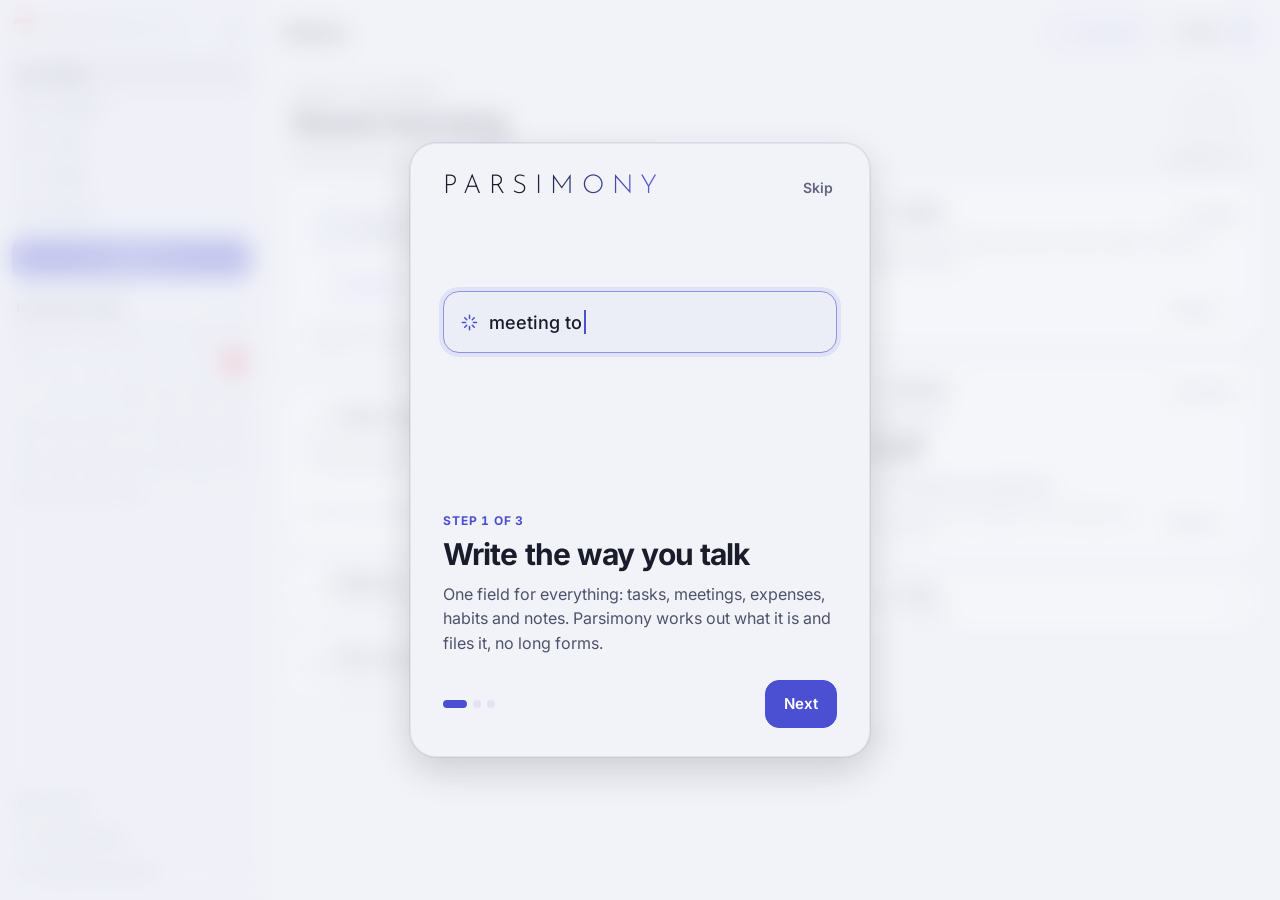
==== commit 3c9c3b47: "Тематические темы: фон, заливки, заголовки и форма кнопок и карточек — Скафандр, Жар, Кислота, Чертё" ====
--- a/index.html
+++ b/index.html
@@ -21,6 +21,7 @@
 <link rel="stylesheet" href="css/app.css">
 <link rel="stylesheet" href="css/sections.css">
 <link rel="stylesheet" href="css/ui2.css">
+<link rel="stylesheet" href="css/skins.css">
 </head>
 <body class="ui2">
 <div class="app">
--- a/css/skins.css
+++ b/css/skins.css
@@ -0,0 +1,215 @@
+/* Тематические темы (1 ноября 2026): не только цвета, а атмосфера — фон, заливки, заголовки, форма кнопок и карточек.
+   У палитры в look.js: skin — какой блок отсюда включить (data-skin на <html>, в предпросмотре — на блоке), fix — у темы один вид (l / d).
+   --sk-bg — картинка фона: у страницы её рисует body::before, в предпросмотре — .lk-prev. Всё остальное приложение от этого файла не зависит. */
+body::before{content:"";position:fixed;inset:0;z-index:-1;pointer-events:none;background:var(--sk-bg,none)}
+.lk-prev{background:var(--sk-bg,none),var(--page)}
+[data-skin] .lk-card{border-radius:var(--rc)}
+
+/* ---- Скафандр: постер «Технотекста» — зернистый графит, заливка заголовков от жёлтого к оранжевому, резкая тень ---- */
+[data-skin=techno]{--sk-bg:radial-gradient(90% 34% at 100% 0,rgba(247,148,29,.2),transparent 72%),radial-gradient(70% 30% at 0 100%,rgba(61,190,122,.1),transparent 72%),url("data:image/svg+xml,%3Csvg xmlns='http://www.w3.org/2000/svg' width='180' height='180'%3E%3Cfilter id='n'%3E%3CfeTurbulence type='fractalNoise' baseFrequency='.9' numOctaves='2'/%3E%3CfeColorMatrix values='0 0 0 0 1 0 0 0 0 1 0 0 0 0 1 0 0 0 .13 0'/%3E%3C/filter%3E%3Crect width='180' height='180' filter='url(%23n)'/%3E%3C/svg%3E");--sk-fill:linear-gradient(180deg,#ffd84a 8%,#f9a01c 58%,#e9611d)}
+[data-skin=techno] body{--rc:6px;--r2:5px}
+[data-skin=techno] :is(.card,.fold.fc,.gl-card,.lk-card){background:linear-gradient(165deg,#414443,#343636 70%);border:1px solid #565958;box-shadow:5px 5px 0 #1b1c1c}
+[data-skin=techno] :is(.h2-greet,#ttl,.lk-ph b){background:var(--sk-fill);-webkit-background-clip:text;background-clip:text;-webkit-text-fill-color:transparent;text-transform:uppercase;letter-spacing:.015em;-webkit-text-stroke:.5px transparent}
+[data-skin=techno] .h2-greet{font-size:33px;line-height:1.04}
+[data-skin=techno] body.ui2 main.sec .card-h>b{color:#ffcf6a;text-transform:uppercase;font-size:15px;letter-spacing:.05em}
+[data-skin=techno] .h2-date{color:#ffc34d}
+[data-skin=techno] :is(.btn.pri,.btn-new){background:linear-gradient(90deg,#ffcb33,#f9a01c 55%,#ee6a1f);border:0;color:#2a1500;border-radius:4px;text-transform:uppercase;letter-spacing:.05em;font-weight:700;box-shadow:3px 3px 0 #1b1c1c}
+[data-skin=techno] .btn{border-radius:4px}
+[data-skin=techno] .ds-bar i{background:linear-gradient(90deg,#ffcb33,#ee6a1f)}
+[data-skin=techno] .om-box{background:#2a2c2c;border-color:#5b5e5d;border-radius:4px}
+[data-skin=techno] .ts-hero{background:linear-gradient(100deg,#ffcb33,#f9a01c 58%,#dd5a1c);color:#2a1500;box-shadow:5px 5px 0 #1b1c1c}
+[data-skin=techno] .ts-hero p{color:#3b2000}
+[data-skin=techno] header{background:rgba(35,37,37,.88);border-bottom:2px solid #f9a01c}
+[data-skin=techno] #tabbar{background:#232525;border-top:2px solid #f9a01c}
+[data-skin=techno] .tb-b.on{color:#ffc34d}
+[data-skin=techno] :is(.chk,.t3-ck,.t4-ck){border-radius:3px}
+[data-skin=techno] .om-go{background:linear-gradient(135deg,#ffcb33,#ee6a1f);color:#2a1500;border-radius:4px}
+[data-skin=techno] :is(.missbar,.demobar),[data-skin=techno] body.ui2 :is(.missbar,.demobar){background:#353737;border:1px solid #565958;border-left:4px solid #f9a01c;border-radius:4px}
+[data-skin=techno] #tinv{background:#2a2c2c;border:1px solid #f9a01c;border-radius:6px;box-shadow:5px 5px 0 #1b1c1c}
+[data-skin=techno] .seg2{border-radius:4px;background:#232525}
+[data-skin=techno] .seg2 button{border-radius:3px}
+[data-skin=techno] .seg2 button.on{background:#f9a01c;color:#2a1500;box-shadow:none}
+[data-skin=techno] :is(.pill,.om-t){border-radius:4px}
+
+/* ---- Жар: Neo Vision — чёрный, ржавое свечение из точек, тонкие линии, крупный лёгкий шрифт ---- */
+[data-skin=ember]{--sk-bg:radial-gradient(82% 46% at 92% 14%,transparent 18%,#0a0807 78%),radial-gradient(70% 34% at 0 100%,rgba(255,74,28,.13),transparent 74%),radial-gradient(circle,rgba(255,86,34,.62) 1.1px,transparent 1.7px) 0 0/8px 8px}
+[data-skin=ember] body{--rc:3px;--r2:3px}
+[data-skin=ember] :is(.card,.fold.fc,.gl-card,.lk-card){background:linear-gradient(180deg,rgba(26,18,14,.86),rgba(14,11,9,.92));border:1px solid #33241c;box-shadow:none}
+[data-skin=ember] :is(.h2-greet,#ttl,.lk-ph b){font-weight:400;letter-spacing:-.02em}
+[data-skin=ember] .h2-greet{font-size:36px;line-height:1.05}
+[data-skin=ember] .h2-date{color:#ff6d3a;font-weight:500;letter-spacing:.14em}
+[data-skin=ember] body.ui2 main.sec .card-h>b{font-weight:500;text-transform:uppercase;font-size:13.5px;letter-spacing:.09em}
+[data-skin=ember] :is(.btn.pri,.btn-new){background:linear-gradient(180deg,#ff6a33,#f4470f);border:0;color:#1d0700;border-radius:2px;box-shadow:0 0 22px rgba(255,74,28,.32)}
+[data-skin=ember] .btn{border-radius:2px}
+[data-skin=ember] .om-box{background:#0d0a08;border:1px solid #3a2a21;border-radius:2px}
+[data-skin=ember] .ds-bar i{background:linear-gradient(90deg,#9c2a08,#ff5a24)}
+[data-skin=ember] .ts-hero{background:radial-gradient(90% 120% at 100% 0,#ff5a24,#7a2206 62%,#2a0e04);box-shadow:none}
+[data-skin=ember] header{background:rgba(10,8,7,.82);border-bottom:1px solid #2e211b}
+[data-skin=ember] #tabbar{background:rgba(10,8,7,.9);border-top:1px solid #2e211b}
+[data-skin=ember] .tb-b.on{color:#ff6d3a}
+[data-skin=ember] :is(.chk,.t3-ck,.t4-ck){border-radius:2px}
+[data-skin=ember] .om-go{background:#ff5a24;color:#1d0700;border-radius:2px}
+[data-skin=ember] :is(.missbar,.demobar),[data-skin=ember] body.ui2 :is(.missbar,.demobar){background:rgba(20,14,11,.92);border:1px solid #33241c;border-left:2px solid #ff5a24;border-radius:2px}
+[data-skin=ember] #tinv{background:#120d0a;border:1px solid #4a2e20;border-radius:3px}
+[data-skin=ember] .seg2{border-radius:2px}
+[data-skin=ember] .seg2 button{border-radius:2px}
+[data-skin=ember] .seg2 button.on{background:#ff5a24;color:#1d0700;box-shadow:none}
+[data-skin=ember] :is(.pill,.om-t){border-radius:2px}
+
+/* ---- Кислота: Modal — чёрный, парящие неоновые кубы, стеклянные карточки, кнопки-таблетки ---- */
+[data-skin=acid]{--sk-bg:url("data:image/svg+xml,%3Csvg xmlns='http://www.w3.org/2000/svg' width='390' height='520' viewBox='0 0 390 520'%3E%3Cdefs%3E%3ClinearGradient id='a' x1='0' y1='0' x2='1' y2='1'%3E%3Cstop offset='0' stop-color='%23b8ff7a'/%3E%3Cstop offset='1' stop-color='%2312a336'/%3E%3C/linearGradient%3E%3ClinearGradient id='b' x1='0' y1='0' x2='0' y2='1'%3E%3Cstop offset='0' stop-color='%234fe03a'/%3E%3Cstop offset='1' stop-color='%23063d12'/%3E%3C/linearGradient%3E%3ClinearGradient id='c' x1='0' y1='0' x2='1' y2='0'%3E%3Cstop offset='0' stop-color='%231f9c2c'/%3E%3Cstop offset='1' stop-color='%23042b0c'/%3E%3C/linearGradient%3E%3Cfilter id='f'%3E%3CfeGaussianBlur stdDeviation='.7'/%3E%3C/filter%3E%3Cfilter id='g'%3E%3CfeGaussianBlur stdDeviation='5'/%3E%3C/filter%3E%3Cg id='q'%3E%3Cpath d='M0 22 40 0l40 22-40 22z' fill='url(%23a)'/%3E%3Cpath d='M0 22l40 22v46L0 68z' fill='url(%23b)'/%3E%3Cpath d='M80 22 40 44v46l40-22z' fill='url(%23c)'/%3E%3C/g%3E%3C/defs%3E%3Cuse href='%23q' transform='translate(322 232) scale(1.25)' filter='url(%23f)' opacity='.9'/%3E%3Cuse href='%23q' transform='translate(204 86) scale(.34)' filter='url(%23f)' opacity='.7'/%3E%3Cuse href='%23q' transform='translate(-26 452) scale(.8)' filter='url(%23g)' opacity='.6'/%3E%3C/svg%3E") 100% 0/min(100%,520px) auto no-repeat,radial-gradient(90% 40% at 92% 6%,rgba(79,224,58,.24),transparent 72%)}
+[data-skin=acid] body{--rc:22px;--r2:14px}
+[data-skin=acid] :is(.card,.fold.fc,.gl-card,.lk-card){background:linear-gradient(150deg,rgba(62,120,58,.3),rgba(14,20,14,.74) 46%);border:1px solid rgba(126,234,94,.24);box-shadow:inset 0 1px 0 rgba(190,255,170,.13);-webkit-backdrop-filter:blur(12px);backdrop-filter:blur(12px)}
+[data-skin=acid] :is(.h2-greet,#ttl,.lk-ph b){background:linear-gradient(95deg,#fff 34%,#8df06e);-webkit-background-clip:text;background-clip:text;-webkit-text-fill-color:transparent}
+[data-skin=acid] :is(.btn.pri,.btn-new){background:#7eea5e;border:0;color:#062003;border-radius:999px;box-shadow:0 0 20px rgba(126,234,94,.48)}
+[data-skin=acid] .btn{border-radius:999px}
+[data-skin=acid] .om-box{background:rgba(6,9,6,.66);border-color:rgba(126,234,94,.3);border-radius:999px}
+[data-skin=acid] .ds-bar i{background:#7eea5e;box-shadow:0 0 12px #7eea5e}
+[data-skin=acid] .ts-hero{background:linear-gradient(135deg,#1a6b2a,#0c3314 58%,#62d83e);box-shadow:0 0 30px rgba(79,224,58,.2)}
+[data-skin=acid] header{background:rgba(6,9,6,.6)}
+[data-skin=acid] #tabbar{background:rgba(6,9,6,.76);border-top:1px solid rgba(126,234,94,.2)}
+[data-skin=acid] .tb-b.on{color:#8df06e}
+[data-skin=acid] .tb-b.on svg{filter:drop-shadow(0 0 6px rgba(126,234,94,.8))}
+[data-skin=acid] .om-go{background:#7eea5e;color:#062003;border-radius:50%}
+[data-skin=acid] :is(.missbar,.demobar),[data-skin=acid] body.ui2 :is(.missbar,.demobar){background:rgba(16,24,16,.72);border:1px solid rgba(126,234,94,.24);border-radius:18px;-webkit-backdrop-filter:blur(12px);backdrop-filter:blur(12px)}
+[data-skin=acid] #tinv{background:rgba(12,18,12,.86);border:1px solid rgba(126,234,94,.3);border-radius:22px;-webkit-backdrop-filter:blur(14px);backdrop-filter:blur(14px)}
+[data-skin=acid] .seg2{border-radius:999px}
+[data-skin=acid] .seg2 button{border-radius:999px}
+[data-skin=acid] .seg2 button.on{background:#7eea5e;color:#062003;box-shadow:0 0 14px rgba(126,234,94,.4)}
+
+/* ---- Чертёж: Tom, Dick & Harry — серая бумага, сетка тонких коралловых линий, углы без скруглений, подписи как на печатной машинке ---- */
+[data-skin=craft]{--sk-bg:linear-gradient(90deg,rgba(226,120,92,.42) 1px,transparent 1px) 0 0/25% 100%,linear-gradient(rgba(226,120,92,.42) 1px,transparent 1px) 0 18px/100% 118px;--sk-mono:ui-monospace,SFMono-Regular,Menlo,Consolas,'Liberation Mono',monospace}
+[data-skin=craft] body{--rc:0px;--r2:0px}
+[data-skin=craft] :is(.card,.fold.fc,.gl-card,.lk-card){background:linear-gradient(180deg,#ece9e3,#e6e3dc);border:1px solid #e0917a;box-shadow:none}
+[data-skin=craft] :is(.h2-greet,#ttl,.lk-ph b){font-weight:400;letter-spacing:-.025em}
+[data-skin=craft] .h2-greet{font-size:36px;line-height:1.06}
+[data-skin=craft] :is(.h2-date,.tb-b,.card-h small,.card-h-r small,.om-t){font-family:var(--sk-mono);letter-spacing:0}
+[data-skin=craft] body.ui2 main.sec .card-h>b{font-weight:500;font-size:17px;letter-spacing:-.01em}
+[data-skin=craft] .h2-date{color:#c83a1a}
+[data-skin=craft] :is(.btn.pri,.btn-new){background:#d6401c;border:0;color:#fff;border-radius:0;font-weight:500}
+[data-skin=craft] :is(.btn,.pill,.om-box,.seg2,.seg2 button,.om-t){border-radius:0}
+[data-skin=craft] .om-box{background:#f2efe9;border:1px solid #e0917a}
+[data-skin=craft] .ds-bar i{background:#d6401c}
+[data-skin=craft] .ts-hero{background:#191817;box-shadow:none}
+[data-skin=craft] header{background:#e8e5df;border-bottom:1px solid #e0917a}
+[data-skin=craft] #tabbar{background:#e8e5df;border-top:1px solid #e0917a}
+[data-skin=craft] .tb-b.on{color:#c83a1a}
+[data-skin=craft] :is(.chk,.t3-ck,.t4-ck){border-radius:0}
+[data-skin=craft] .om-go{background:#d6401c;color:#fff;border-radius:0}
+[data-skin=craft] :is(.missbar,.demobar),[data-skin=craft] body.ui2 :is(.missbar,.demobar){background:#ece9e3;border:1px solid #e0917a;border-radius:0}
+[data-skin=craft] #tinv{background:#ece9e3;border:1px solid #e0917a;border-radius:0}
+[data-skin=craft] .seg2{background:none;box-shadow:inset 0 0 0 1px #e0917a}
+[data-skin=craft] .seg2 button.on{background:#191817;color:#ece9e3;box-shadow:none}
+
+/* ---- Леденец: Don't Board Me — розовый плакат, большие круги, красные узкие заголовки капсом, кремовые карточки, жёлтый мячик ---- */
+[data-skin=candy]{--sk-bg:radial-gradient(circle at 104% 9%,#fdf3e1 0 118px,transparent 119px),radial-gradient(circle at -6% 46%,#f6adc0 0 150px,transparent 151px),radial-gradient(circle at 100% 88%,#fdf3e1 0 190px,transparent 191px)}
+[data-skin=candy] body{--rc:10px;--r2:8px}
+[data-skin=candy] :is(.card,.fold.fc,.gl-card,.lk-card){background:#fdf7ea;border:0;box-shadow:none}
+[data-skin=candy] :is(.h2-greet,#ttl,.lk-ph b){color:#d92a20;text-transform:uppercase;letter-spacing:-.005em;transform:scaleX(.82);transform-origin:0 50%;-webkit-text-stroke:.7px currentColor}
+[data-skin=candy] #ttl{display:inline-block}
+[data-skin=candy] .lk-ph b{display:inline-block}
+[data-skin=candy] .h2-greet{font-size:44px;line-height:.98;width:122%}
+[data-skin=candy] .h2-date{color:#b4201a;display:flex;align-items:center;gap:7px}
+[data-skin=candy] .h2-date::before{content:"";width:13px;height:13px;border-radius:50%;background:radial-gradient(circle at 35% 30%,#fff27a,#f4cf14 62%,#dcae00);flex:none}
+[data-skin=candy] body.ui2 main.sec .card-h>b{color:#d92a20;text-transform:uppercase;font-size:18px;letter-spacing:0;display:inline-block;transform:scaleX(.86);transform-origin:0 50%;-webkit-text-stroke:.4px currentColor}
+[data-skin=candy] :is(.btn.pri,.btn-new){background:#d92a20;border:0;color:#fff9ec;text-transform:uppercase;letter-spacing:.03em;font-weight:700;border-radius:8px}
+[data-skin=candy] .om-box{background:#fce6e8;border:2px solid #d92a20;border-radius:10px}
+[data-skin=candy] .ds-bar i{background:#d92a20}
+[data-skin=candy] .ts-hero{background:linear-gradient(120deg,#d92a20,#f0564a);box-shadow:none}
+[data-skin=candy] header{background:rgba(250,214,220,.9)}
+[data-skin=candy] #tabbar{background:#fdf7ea}
+[data-skin=candy] .tb-b.on{color:#d92a20}
+[data-skin=candy] .om-go{background:#d92a20;color:#fff9ec;border-radius:8px}
+[data-skin=candy] :is(.missbar,.demobar),[data-skin=candy] body.ui2 :is(.missbar,.demobar){background:#fdf7ea;border:0;border-radius:10px}
+[data-skin=candy] #tinv{background:#fdf7ea;border:2px solid #d92a20;border-radius:12px}
+[data-skin=candy] .seg2{background:#f7c8d1}
+[data-skin=candy] .seg2 button{color:#7a2c24}
+[data-skin=candy] .seg2 button.on{background:#d92a20;color:#fff9ec;box-shadow:none}
+
+/* ---- Тетрадь: школьная тетрадь в клетку с красным полем, карточки — листки на скотче, чернила ---- */
+[data-skin=note]{--sk-bg:linear-gradient(90deg,transparent 21px,rgba(226,62,62,.5) 21px,rgba(226,62,62,.5) 22.5px,transparent 22.5px),linear-gradient(rgba(120,160,214,.34) 1px,transparent 1px) 0 0/100% 22px,linear-gradient(90deg,rgba(120,160,214,.34) 1px,transparent 1px) 0 0/22px 100%}
+[data-skin=note] body{--rc:3px;--r2:4px}
+[data-skin=note] :is(.card,.fold.fc,.gl-card,.lk-card){position:relative;background:#fffef6;border:0;box-shadow:0 1px 1px rgba(28,44,102,.14),0 7px 14px -6px rgba(28,44,102,.3)}
+[data-skin=note] body.ui2 main.sec > .card:nth-of-type(odd),[data-skin=note] .h2-col > .card:nth-child(odd){transform:rotate(-.35deg)}
+[data-skin=note] body.ui2 main.sec > .card:nth-of-type(even),[data-skin=note] .h2-col > .card:nth-child(even){transform:rotate(.3deg)}
+[data-skin=note] :is(.card,.fold.fc,.gl-card,.lk-card)::before{content:"";position:absolute;left:50%;top:-9px;width:74px;height:19px;margin-left:-37px;background:rgba(255,226,120,.72);box-shadow:0 1px 1px rgba(0,0,0,.08);transform:rotate(-1.6deg);pointer-events:none;z-index:1}
+[data-skin=note] :is(.h2-greet,#ttl,.lk-ph b){color:#2346b8;text-decoration:underline wavy rgba(226,62,62,.75) 2px;text-underline-offset:6px}
+[data-skin=note] body.ui2 main.sec .card-h>b{color:#2346b8;text-decoration:underline rgba(35,70,184,.4) 2px;text-underline-offset:4px}
+[data-skin=note] .h2-date{color:#c8342f}
+[data-skin=note] :is(.btn.pri,.btn-new){background:#2346b8;border:0;color:#fff;border-radius:4px;box-shadow:2px 2px 0 rgba(35,70,184,.28)}
+[data-skin=note] .om-box{background:#fff9c9;border:0;border-radius:2px;box-shadow:0 5px 10px -5px rgba(28,44,102,.35)}
+[data-skin=note] .ds-bar i{background:repeating-linear-gradient(115deg,#2346b8 0 5px,#3d62d8 5px 9px)}
+[data-skin=note] .ts-hero{background:#2346b8;box-shadow:0 7px 14px -6px rgba(28,44,102,.45)}
+[data-skin=note] header{background:rgba(253,252,245,.9);border-bottom:1.5px solid rgba(226,62,62,.5)}
+[data-skin=note] #tabbar{background:#fffef6;border-top:1.5px solid rgba(120,160,214,.55)}
+[data-skin=note] .tb-b.on{color:#2346b8}
+[data-skin=note] :is(.chk,.t3-ck,.t4-ck){border-radius:3px}
+[data-skin=note] .om-go{background:#2346b8;color:#fff;border-radius:4px}
+[data-skin=note] :is(.missbar,.demobar),[data-skin=note] body.ui2 :is(.missbar,.demobar){background:#ffe3df;border:0;border-radius:2px;box-shadow:0 5px 10px -5px rgba(28,44,102,.3);transform:rotate(.25deg)}
+[data-skin=note] #tinv{background:#fff9c9;border:0;border-radius:2px;box-shadow:0 8px 18px -6px rgba(28,44,102,.4)}
+[data-skin=note] .seg2 button.on{background:#fffef6;color:#2346b8}
+
+/* ---- Комикс: жёлтый фон в растровую точку, жирные чёрные контуры, резкие тени, приветствие — облачко ---- */
+[data-skin=comic]{--sk-bg:radial-gradient(circle,rgba(0,0,0,.13) 1.7px,transparent 2px) 0 0/11px 11px;--sk-ink:#000}
+[data-skin=comic] body{--rc:6px;--r2:6px}
+[data-skin=comic] :is(.card,.fold.fc,.gl-card,.lk-card){background:#fff;border:3px solid #000;box-shadow:6px 6px 0 #000}
+[data-skin=comic] .h2-hi{position:relative;background:#fff;border:3px solid #000;border-radius:18px;padding:10px 14px;box-shadow:4px 4px 0 #000;margin-right:12px}
+[data-skin=comic] .h2-hi::before{content:"";position:absolute;right:-20px;top:24px;border:solid transparent;border-width:9px 0 9px 20px;border-left-color:#000}
+[data-skin=comic] .h2-hi::after{content:"";position:absolute;right:-14px;top:28px;border:solid transparent;border-width:5px 0 5px 13px;border-left-color:#fff}
+[data-skin=comic] .h2-greet{font-size:26px;text-transform:uppercase;letter-spacing:0;-webkit-text-stroke:.5px #000}
+[data-skin=comic] .h2-date{color:#c00d2a}
+[data-skin=comic] #ttl{text-transform:uppercase;-webkit-text-stroke:.5px #000}
+[data-skin=comic] body.ui2 main.sec .card-h>b{text-transform:uppercase;letter-spacing:.01em;font-size:17px;-webkit-text-stroke:.3px #000;background:linear-gradient(transparent 58%,#ffd84d 58%);padding:0 3px}
+[data-skin=comic] :is(.btn.pri,.btn-new){background:#ff3f4f;border:3px solid #000;color:#000;font-weight:700;text-transform:uppercase;box-shadow:3px 3px 0 #000}
+[data-skin=comic] :is(.btn.pri,.btn-new):active{transform:translate(3px,3px);box-shadow:none}
+[data-skin=comic] .btn{border:2px solid #000;font-weight:600}
+[data-skin=comic] .om-box{background:#fff;border:3px solid #000;border-radius:6px}
+[data-skin=comic] .h2-omni{border-color:#000!important}
+[data-skin=comic] .ds-bar{border:2px solid #000;height:12px}
+[data-skin=comic] .ds-bar i{background:#ff3f4f}
+[data-skin=comic] .ts-hero{background:#2b6bff;border:3px solid #000;box-shadow:6px 6px 0 #000}
+[data-skin=comic] header{background:#ffd84d;border-bottom:3px solid #000}
+[data-skin=comic] #tabbar{background:#fff;border-top:3px solid #000}
+[data-skin=comic] .tb-b{color:#000}
+[data-skin=comic] .tb-b.on{background:#ffd84d;box-shadow:inset 0 0 0 2px #000;font-weight:700}
+[data-skin=comic] :is(.chk,.t3-ck,.t4-ck){border:2.5px solid #000;border-radius:4px}
+[data-skin=comic] .om-go{background:#ff3f4f;color:#000;border:3px solid #000;border-radius:6px;opacity:1}
+[data-skin=comic] :is(.missbar,.demobar),[data-skin=comic] body.ui2 :is(.missbar,.demobar){background:#fff;border:3px solid #000;border-radius:6px;box-shadow:4px 4px 0 #000}
+[data-skin=comic] #tinv{background:#fff;border:3px solid #000;border-radius:6px;box-shadow:6px 6px 0 #000}
+[data-skin=comic] .seg2{background:#fff;box-shadow:inset 0 0 0 2px #000;padding:3px}
+[data-skin=comic] .seg2 button{color:#000}
+[data-skin=comic] .seg2 button.on{background:#000;color:#ffd84d;box-shadow:none}
+[data-skin=comic] :is(.om-t,.pill){border:2px solid #000;color:#000}
+[data-skin=comic] .om-t.on{background:#ffd84d;color:#000;border-color:#000}
+
+/* ---- Пиксели: экран старой игровой приставки — четыре оттенка зелёного, рамки ступеньками, всё прямоугольное ---- */
+[data-skin=pixel]{--sk-bg:repeating-linear-gradient(0deg,rgba(15,56,15,.06) 0 1px,transparent 1px 3px),repeating-linear-gradient(90deg,rgba(15,56,15,.06) 0 1px,transparent 1px 3px);--sk-mono:ui-monospace,SFMono-Regular,Menlo,Consolas,'Liberation Mono',monospace}
+[data-skin=pixel] body{--rc:0px;--r2:0px;font-family:var(--sk-mono);word-spacing:-.22em}
+[data-skin=pixel] :is(.card,.fold.fc,.gl-card,.lk-card){background:#a9c82a;border:0;border-radius:0;box-shadow:-4px 0 0 #0f380f,4px 0 0 #0f380f,0 -4px 0 #0f380f,0 4px 0 #0f380f}
+[data-skin=pixel] body.ui2 main.sec{gap:22px}
+[data-skin=pixel] :is(.h2-greet,#ttl,.lk-ph b){text-transform:uppercase;letter-spacing:.02em;font-weight:700}
+[data-skin=pixel] .h2-greet{font-size:28px;text-shadow:2px 2px 0 #7fa512}
+[data-skin=pixel] body.ui2 main.sec .card-h>b{text-transform:uppercase;font-size:15px}
+[data-skin=pixel] body.ui2 main.sec .card-h>b::before{content:"▶ "}
+[data-skin=pixel] :is(.btn.pri,.btn-new){background:#0f380f;border:0;color:#c4e04a;border-radius:0;text-transform:uppercase;box-shadow:-3px 0 0 #0f380f,3px 0 0 #0f380f,0 -3px 0 #0f380f,0 3px 0 #0f380f,inset -3px -3px 0 #306230}
+[data-skin=pixel] :is(.btn,.pill,.om-box,.seg2,.seg2 button,.om-t,.h2-hc,.tb-b){border-radius:0}
+[data-skin=pixel] .om-box{background:#c4e04a;border:0;box-shadow:inset 3px 3px 0 #6f9a12}
+[data-skin=pixel] .h2-omni{border:0!important}
+[data-skin=pixel] .ds-bar{background:#6f9a12;height:12px;border-radius:0}
+[data-skin=pixel] .ds-bar i{background:repeating-linear-gradient(90deg,#0f380f 0 8px,transparent 8px 11px);border-radius:0}
+[data-skin=pixel] .ts-hero{background:#0f380f;color:#c4e04a;border-radius:0}
+[data-skin=pixel] .ts-hero p{color:#a9c82a}
+[data-skin=pixel] header{background:#8bac0f;border-bottom:4px solid #0f380f}
+[data-skin=pixel] #tabbar{background:#8bac0f;border-top:4px solid #0f380f}
+[data-skin=pixel] .tb-b{color:#306230}
+[data-skin=pixel] .tb-b.on{color:#0f380f;background:#a9c82a}
+[data-skin=pixel] :is(.chk,.t3-ck,.t4-ck){border:3px solid #0f380f;border-radius:0}
+[data-skin=pixel] .wordmark{font-family:var(--sk-mono);font-weight:700;letter-spacing:.14em;-webkit-text-fill-color:#0f380f}
+[data-skin=pixel] .om-go{background:#0f380f;color:#c4e04a;border-radius:0;opacity:1}
+[data-skin=pixel] :is(.missbar,.demobar),[data-skin=pixel] body.ui2 :is(.missbar,.demobar){background:#a9c82a;border:0;border-radius:0;box-shadow:-3px 0 0 #306230,3px 0 0 #306230,0 -3px 0 #306230,0 3px 0 #306230}
+[data-skin=pixel] #tinv{background:#c4e04a;border:0;border-radius:0;box-shadow:-4px 0 0 #0f380f,4px 0 0 #0f380f,0 -4px 0 #0f380f,0 4px 0 #0f380f}
+[data-skin=pixel] .seg2{background:#8bac0f}
+[data-skin=pixel] .seg2 button{color:#0f380f}
+[data-skin=pixel] .seg2 button.on{background:#0f380f;color:#c4e04a;box-shadow:none}
+[data-skin=pixel] :is(.om-t,.pill){border-color:#0f380f;color:#0f380f}
+[data-skin=pixel] .om-t.on{background:#0f380f;color:#c4e04a}
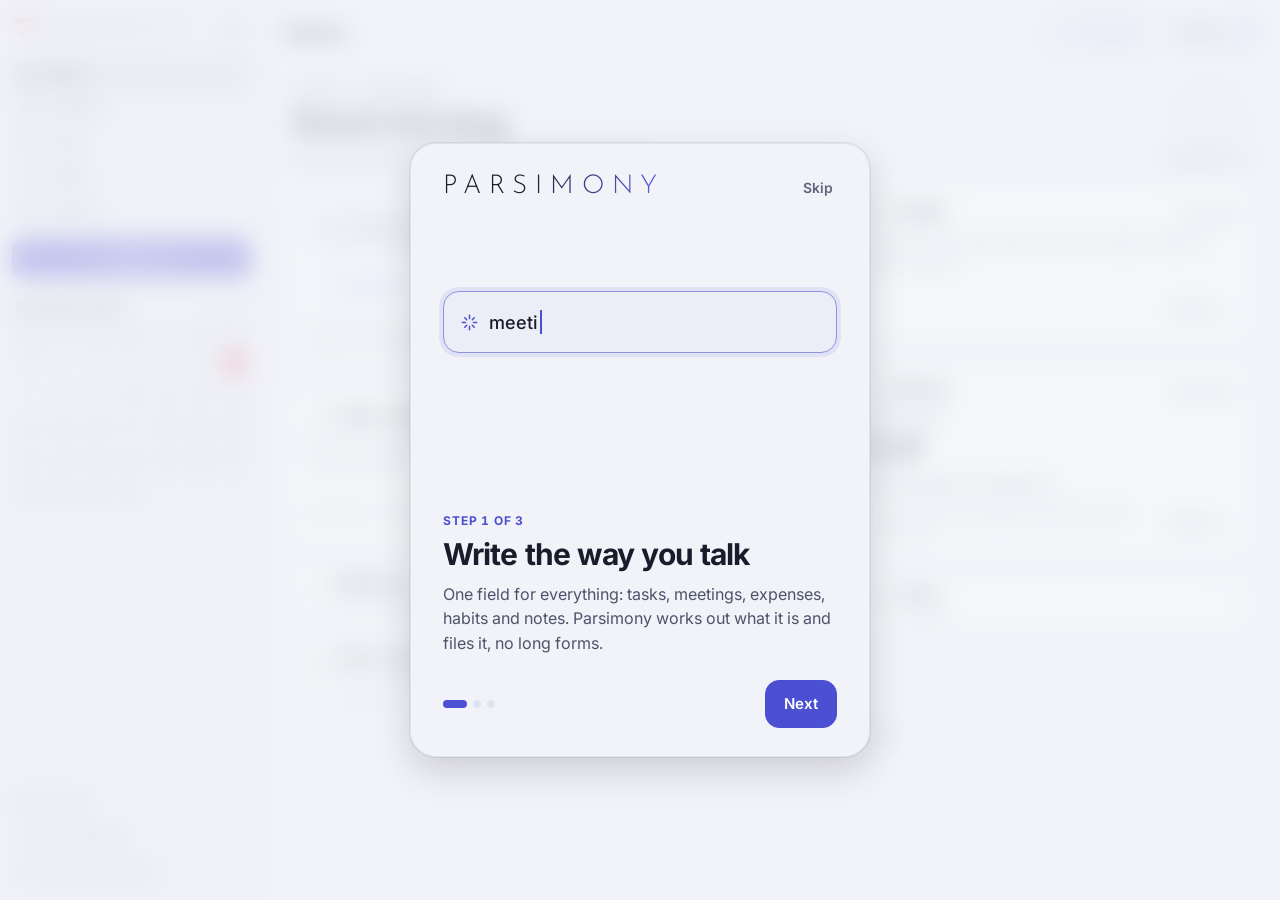
==== commit cef2ff02: "Бета — на своём сервере (api.parsimony.ru): адрес, ключ и ключ уведомлений по NEW_SRV, CSP; токен по" ====
--- a/index.html
+++ b/index.html
@@ -8,11 +8,11 @@
 <meta name="theme-color" content="#ffffff">
 <meta name="description" content="Parsimony — календарь, задачи, привычки, цели и финансы в одном приложении. Пишите как говорите: «завтра в 10 врач, кофе 350».">
 <!-- Защита от чужого кода: скрипты, стили и шрифты — только файлы этого сайта; связь — только с этим сайтом и своим сервером Supabase -->
-<meta http-equiv="Content-Security-Policy" content="default-src 'self'; script-src 'self' https://smartcaptcha.yandexcloud.net; frame-src https://smartcaptcha.yandexcloud.net; style-src 'self' 'unsafe-inline'; font-src 'self'; img-src 'self' data: blob: https://tile.openstreetmap.org; connect-src 'self' https://zgasnvubcdprgsypkglh.supabase.co https://nominatim.openstreetmap.org https://smartcaptcha.yandexcloud.net; worker-src 'self'; manifest-src 'self'; base-uri 'self'; form-action 'self'; object-src 'none'">
+<meta http-equiv="Content-Security-Policy" content="default-src 'self'; script-src 'self' https://smartcaptcha.yandexcloud.net; frame-src https://smartcaptcha.yandexcloud.net; style-src 'self' 'unsafe-inline'; font-src 'self'; img-src 'self' data: blob: https://tile.openstreetmap.org; connect-src 'self' https://api.parsimony.ru https://zgasnvubcdprgsypkglh.supabase.co https://nominatim.openstreetmap.org https://smartcaptcha.yandexcloud.net; worker-src 'self'; manifest-src 'self'; base-uri 'self'; form-action 'self'; object-src 'none'">
 <link rel="manifest" href="manifest.json">
 <link rel="apple-touch-icon" href="icon-180.png">
 <link rel="icon" type="image/png" sizes="128x128" href="favicon.png"><!-- круглая иконка во вкладке браузера (на бете — пробная из tools/beta-icons) -->
-<link rel="preconnect" href="https://zgasnvubcdprgsypkglh.supabase.co" crossorigin><!-- связь с аккаунтом готовится, пока грузится страница -->
+<link rel="preconnect" href="https://api.parsimony.ru" crossorigin><link rel="preconnect" href="https://zgasnvubcdprgsypkglh.supabase.co" crossorigin><!-- связь с аккаунтом готовится, пока грузится страница -->
 <!-- Свои шрифты (css/fonts.css, файлы в fonts/): Inter и Josefin Sans 300 (надпись Parsimony, WORDMARK в core.js). Другой WORDMARK — добавить его шрифт туда и в FILES в sw.js -->
 <link rel="preload" href="fonts/inter-cyrillic.woff2" as="font" type="font/woff2" crossorigin>
 <link rel="preload" href="fonts/inter-latin.woff2" as="font" type="font/woff2" crossorigin>
--- a/css/fonts.css
+++ b/css/fonts.css
@@ -12,3 +12,49 @@
 @font-face{font-family:'Inter';font-style:normal;font-weight:400 700;font-display:swap;src:url(../fonts/inter-greek.woff2) format('woff2');unicode-range:U+0370-0377, U+037A-037F, U+0384-038A, U+038C, U+038E-03A1, U+03A3-03FF}
 /* Josefin Sans — latin */
 @font-face{font-family:'Josefin Sans';font-style:normal;font-weight:300;font-display:swap;src:url(../fonts/josefin-sans-300-latin.woff2) format('woff2');unicode-range:U+0000-00FF, U+0131, U+0152-0153, U+02BB-02BC, U+02C6, U+02DA, U+02DC, U+0304, U+0308, U+0329, U+2000-206F, U+20AC, U+2122, U+2191, U+2193, U+2212, U+2215, U+FEFF, U+FFFD}
+/* Шрифты тематических тем (css/skins.css, 3 ноября 2026) — только для заголовков: «Тетрадь» — рукописный Caveat 600, «Техно» — широкий Unbounded 700,
+   «Сладость» — узкий Oswald 700. Лицензия OFL 1.1 — fonts/OFL-Caveat.txt, OFL-Unbounded.txt, OFL-Oswald.txt. Браузер скачивает файл,
+   только когда тема включена (или открыт её предпросмотр в магазине) */
+/* Caveat — cyrillic */
+@font-face{font-family:'Caveat';font-style:normal;font-weight:600;font-display:swap;src:url(../fonts/caveat-cyrillic-600.woff2) format('woff2');unicode-range:U+0301, U+0400-045F, U+0490-0491, U+04B0-04B1, U+2116}
+/* Caveat — latin */
+@font-face{font-family:'Caveat';font-style:normal;font-weight:600;font-display:swap;src:url(../fonts/caveat-latin-600.woff2) format('woff2');unicode-range:U+0000-00FF, U+0131, U+0152-0153, U+02BB-02BC, U+02C6, U+02DA, U+02DC, U+0304, U+0308, U+0329, U+2000-206F, U+20AC, U+2122, U+2191, U+2193, U+2212, U+2215, U+FEFF, U+FFFD}
+/* Unbounded — cyrillic */
+@font-face{font-family:'Unbounded';font-style:normal;font-weight:700;font-display:swap;src:url(../fonts/unbounded-cyrillic-700.woff2) format('woff2');unicode-range:U+0301, U+0400-045F, U+0490-0491, U+04B0-04B1, U+2116}
+/* Unbounded — latin */
+@font-face{font-family:'Unbounded';font-style:normal;font-weight:700;font-display:swap;src:url(../fonts/unbounded-latin-700.woff2) format('woff2');unicode-range:U+0000-00FF, U+0131, U+0152-0153, U+02BB-02BC, U+02C6, U+02DA, U+02DC, U+0304, U+0308, U+0329, U+2000-206F, U+20AC, U+2122, U+2191, U+2193, U+2212, U+2215, U+FEFF, U+FFFD}
+/* Oswald — cyrillic */
+@font-face{font-family:'Oswald';font-style:normal;font-weight:700;font-display:swap;src:url(../fonts/oswald-cyrillic-700.woff2) format('woff2');unicode-range:U+0301, U+0400-045F, U+0490-0491, U+04B0-04B1, U+2116}
+/* Oswald — latin */
+@font-face{font-family:'Oswald';font-style:normal;font-weight:700;font-display:swap;src:url(../fonts/oswald-latin-700.woff2) format('woff2');unicode-range:U+0000-00FF, U+0131, U+0152-0153, U+02BB-02BC, U+02C6, U+02DA, U+02DC, U+0304, U+0308, U+0329, U+2000-206F, U+20AC, U+2122, U+2191, U+2193, U+2212, U+2215, U+FEFF, U+FFFD}
+/* Ещё шесть тем (3 ноября 2026), тоже только заголовки: «Жар» — Dela Gothic One, «Кислота» — Rubik Wet Paint (буквы с каплями), «Чертёж» — Jura,
+   «Синий чертёж» — Amatic SC (узкие буквы от руки), «Комикс» — Pangolin, «Пиксели» — Tiny5 (крупные пиксельные «кубики»; Press Start 2P пробовали — заменён по просьбе пользователя); мелкие подписи обоих чертежей — IBM Plex Mono.
+   Лицензия OFL 1.1 — fonts/OFL-*.txt */
+/* Dela Gothic One — cyrillic */
+@font-face{font-family:'Dela Gothic One';font-style:normal;font-weight:400;font-display:swap;src:url(../fonts/dela-gothic-one-cyrillic-400.woff2) format('woff2');unicode-range:U+0301, U+0400-045F, U+0490-0491, U+04B0-04B1, U+2116}
+/* Dela Gothic One — latin */
+@font-face{font-family:'Dela Gothic One';font-style:normal;font-weight:400;font-display:swap;src:url(../fonts/dela-gothic-one-latin-400.woff2) format('woff2');unicode-range:U+0000-00FF, U+0131, U+0152-0153, U+02BB-02BC, U+02C6, U+02DA, U+02DC, U+0304, U+0308, U+0329, U+2000-206F, U+20AC, U+2122, U+2191, U+2193, U+2212, U+2215, U+FEFF, U+FFFD}
+/* Rubik Wet Paint — cyrillic */
+@font-face{font-family:'Rubik Wet Paint';font-style:normal;font-weight:400;font-display:swap;src:url(../fonts/rubik-wet-paint-cyrillic-400.woff2) format('woff2');unicode-range:U+0301, U+0400-045F, U+0490-0491, U+04B0-04B1, U+2116}
+/* Rubik Wet Paint — latin */
+@font-face{font-family:'Rubik Wet Paint';font-style:normal;font-weight:400;font-display:swap;src:url(../fonts/rubik-wet-paint-latin-400.woff2) format('woff2');unicode-range:U+0000-00FF, U+0131, U+0152-0153, U+02BB-02BC, U+02C6, U+02DA, U+02DC, U+0304, U+0308, U+0329, U+2000-206F, U+20AC, U+2122, U+2191, U+2193, U+2212, U+2215, U+FEFF, U+FFFD}
+/* Jura — cyrillic */
+@font-face{font-family:'Jura';font-style:normal;font-weight:700;font-display:swap;src:url(../fonts/jura-cyrillic-700.woff2) format('woff2');unicode-range:U+0301, U+0400-045F, U+0490-0491, U+04B0-04B1, U+2116}
+/* Jura — latin */
+@font-face{font-family:'Jura';font-style:normal;font-weight:700;font-display:swap;src:url(../fonts/jura-latin-700.woff2) format('woff2');unicode-range:U+0000-00FF, U+0131, U+0152-0153, U+02BB-02BC, U+02C6, U+02DA, U+02DC, U+0304, U+0308, U+0329, U+2000-206F, U+20AC, U+2122, U+2191, U+2193, U+2212, U+2215, U+FEFF, U+FFFD}
+/* Amatic SC — cyrillic */
+@font-face{font-family:'Amatic SC';font-style:normal;font-weight:700;font-display:swap;src:url(../fonts/amatic-sc-cyrillic-700.woff2) format('woff2');unicode-range:U+0301, U+0400-045F, U+0490-0491, U+04B0-04B1, U+2116}
+/* Amatic SC — latin */
+@font-face{font-family:'Amatic SC';font-style:normal;font-weight:700;font-display:swap;src:url(../fonts/amatic-sc-latin-700.woff2) format('woff2');unicode-range:U+0000-00FF, U+0131, U+0152-0153, U+02BB-02BC, U+02C6, U+02DA, U+02DC, U+0304, U+0308, U+0329, U+2000-206F, U+20AC, U+2122, U+2191, U+2193, U+2212, U+2215, U+FEFF, U+FFFD}
+/* IBM Plex Mono — cyrillic */
+@font-face{font-family:'IBM Plex Mono';font-style:normal;font-weight:500;font-display:swap;src:url(../fonts/ibm-plex-mono-cyrillic-500.woff2) format('woff2');unicode-range:U+0301, U+0400-045F, U+0490-0491, U+04B0-04B1, U+2116}
+/* IBM Plex Mono — latin */
+@font-face{font-family:'IBM Plex Mono';font-style:normal;font-weight:500;font-display:swap;src:url(../fonts/ibm-plex-mono-latin-500.woff2) format('woff2');unicode-range:U+0000-00FF, U+0131, U+0152-0153, U+02BB-02BC, U+02C6, U+02DA, U+02DC, U+0304, U+0308, U+0329, U+2000-206F, U+20AC, U+2122, U+2191, U+2193, U+2212, U+2215, U+FEFF, U+FFFD}
+/* Pangolin — cyrillic */
+@font-face{font-family:'Pangolin';font-style:normal;font-weight:400;font-display:swap;src:url(../fonts/pangolin-cyrillic-400.woff2) format('woff2');unicode-range:U+0301, U+0400-045F, U+0490-0491, U+04B0-04B1, U+2116}
+/* Pangolin — latin */
+@font-face{font-family:'Pangolin';font-style:normal;font-weight:400;font-display:swap;src:url(../fonts/pangolin-latin-400.woff2) format('woff2');unicode-range:U+0000-00FF, U+0131, U+0152-0153, U+02BB-02BC, U+02C6, U+02DA, U+02DC, U+0304, U+0308, U+0329, U+2000-206F, U+20AC, U+2122, U+2191, U+2193, U+2212, U+2215, U+FEFF, U+FFFD}
+/* Tiny5 — cyrillic */
+@font-face{font-family:'Tiny5';font-style:normal;font-weight:400;font-display:swap;src:url(../fonts/tiny5-cyrillic-400.woff2) format('woff2');unicode-range:U+0301, U+0400-045F, U+0490-0491, U+04B0-04B1, U+2116}
+/* Tiny5 — latin */
+@font-face{font-family:'Tiny5';font-style:normal;font-weight:400;font-display:swap;src:url(../fonts/tiny5-latin-400.woff2) format('woff2');unicode-range:U+0000-00FF, U+0131, U+0152-0153, U+02BB-02BC, U+02C6, U+02DA, U+02DC, U+0304, U+0308, U+0329, U+2000-206F, U+20AC, U+2122, U+2191, U+2193, U+2212, U+2215, U+FEFF, U+FFFD}
--- a/css/ui2.css
+++ b/css/ui2.css
@@ -1377,3 +1377,16 @@
 .cn-pt{margin:4px 0 8px}
 .cn-pt button{flex:1}
 .cn-pv-app{margin:0 0 12px;color:var(--tx)}
+
+/* Закрытая бета (cloud.js, betaGate): посторонним на beta.parsimony.ru — экран входа, приложение под ним скрыто */
+html.bgated .app,html.bgated #tabbar,html.bgated #tinv{visibility:hidden}
+#bgate{position:fixed;inset:0;z-index:28;display:flex;align-items:center;justify-content:center;overflow:auto;background:var(--bg);color:var(--tx);
+  padding:calc(24px + env(safe-area-inset-top)) 20px calc(24px + env(safe-area-inset-bottom))}
+.bg-card{width:min(380px,100%);display:flex;flex-direction:column;align-items:center;gap:14px;text-align:center}
+.bg-logo{display:flex;align-items:center;font-size:24px;margin-bottom:10px}
+.bg-lock{width:58px;height:58px;border-radius:18px;display:grid;place-items:center;background:color-mix(in srgb,var(--acc) 12%,var(--bg));color:var(--acc)}
+#bgate h1{margin:4px 0 0;font-size:26px;font-weight:700;letter-spacing:-.02em}
+#bgate p{margin:0;color:var(--tx2);font-size:15px;line-height:1.5;overflow-wrap:anywhere}
+#bgate p b{color:var(--tx)}
+.bg-acts{width:100%;display:flex;flex-direction:column;gap:10px;margin-top:10px}
+.bg-acts .btn{width:100%;height:46px;justify-content:center;font-size:15px;text-decoration:none}
--- a/css/skins.css
+++ b/css/skins.css
@@ -5,13 +5,17 @@
 .lk-prev{background:var(--sk-bg,none),var(--page)}
 [data-skin] .lk-card{border-radius:var(--rc)}
 
-/* ---- Скафандр: постер «Технотекста» — зернистый графит, заливка заголовков от жёлтого к оранжевому, резкая тень ---- */
+/* ---- Техно: постер «Технотекста» — зернистый графит, заливка заголовков от жёлтого к оранжевому, резкая тень ---- */
 [data-skin=techno]{--sk-bg:radial-gradient(90% 34% at 100% 0,rgba(247,148,29,.2),transparent 72%),radial-gradient(70% 30% at 0 100%,rgba(61,190,122,.1),transparent 72%),url("data:image/svg+xml,%3Csvg xmlns='http://www.w3.org/2000/svg' width='180' height='180'%3E%3Cfilter id='n'%3E%3CfeTurbulence type='fractalNoise' baseFrequency='.9' numOctaves='2'/%3E%3CfeColorMatrix values='0 0 0 0 1 0 0 0 0 1 0 0 0 0 1 0 0 0 .13 0'/%3E%3C/filter%3E%3Crect width='180' height='180' filter='url(%23n)'/%3E%3C/svg%3E");--sk-fill:linear-gradient(180deg,#ffd84a 8%,#f9a01c 58%,#e9611d)}
-[data-skin=techno] body{--rc:6px;--r2:5px}
+[data-skin=techno] :is(body,.lk-card){--rc:6px;--r2:5px}
 [data-skin=techno] :is(.card,.fold.fc,.gl-card,.lk-card){background:linear-gradient(165deg,#414443,#343636 70%);border:1px solid #565958;box-shadow:5px 5px 0 #1b1c1c}
+[data-skin=techno] :is(.h2-greet,#ttl,.lk-ph b,body.ui2 main.sec .card-h>b,.h2-h>b,.fold-tt>b){font-family:'Unbounded','Inter',sans-serif;font-weight:700}
 [data-skin=techno] :is(.h2-greet,#ttl,.lk-ph b){background:var(--sk-fill);-webkit-background-clip:text;background-clip:text;-webkit-text-fill-color:transparent;text-transform:uppercase;letter-spacing:.015em;-webkit-text-stroke:.5px transparent}
-[data-skin=techno] .h2-greet{font-size:33px;line-height:1.04}
-[data-skin=techno] body.ui2 main.sec .card-h>b{color:#ffcf6a;text-transform:uppercase;font-size:15px;letter-spacing:.05em}
+[data-skin=techno] .h2-greet{font-size:25px;line-height:1.14;letter-spacing:0}
+[data-skin=techno] #ttl{font-size:15px}
+[data-skin=techno] .lk-ph b{font-size:13px}
+[data-skin=techno] :is(body.ui2 main.sec .card-h>b,.h2-h>b,.fold-tt>b){text-transform:uppercase;font-size:12.5px;letter-spacing:.04em}
+[data-skin=techno] body.ui2 main.sec .card-h>b{color:#ffcf6a}
 [data-skin=techno] .h2-date{color:#ffc34d}
 [data-skin=techno] :is(.btn.pri,.btn-new){background:linear-gradient(90deg,#ffcb33,#f9a01c 55%,#ee6a1f);border:0;color:#2a1500;border-radius:4px;text-transform:uppercase;letter-spacing:.05em;font-weight:700;box-shadow:3px 3px 0 #1b1c1c}
 [data-skin=techno] .btn{border-radius:4px}
@@ -31,60 +35,70 @@
 [data-skin=techno] .seg2 button.on{background:#f9a01c;color:#2a1500;box-shadow:none}
 [data-skin=techno] :is(.pill,.om-t){border-radius:4px}
 
-/* ---- Жар: Neo Vision — чёрный, ржавое свечение из точек, тонкие линии, крупный лёгкий шрифт ---- */
-[data-skin=ember]{--sk-bg:radial-gradient(82% 46% at 92% 14%,transparent 18%,#0a0807 78%),radial-gradient(70% 34% at 0 100%,rgba(255,74,28,.13),transparent 74%),radial-gradient(circle,rgba(255,86,34,.62) 1.1px,transparent 1.7px) 0 0/8px 8px}
-[data-skin=ember] body{--rc:3px;--r2:3px}
-[data-skin=ember] :is(.card,.fold.fc,.gl-card,.lk-card){background:linear-gradient(180deg,rgba(26,18,14,.86),rgba(14,11,9,.92));border:1px solid #33241c;box-shadow:none}
-[data-skin=ember] :is(.h2-greet,#ttl,.lk-ph b){font-weight:400;letter-spacing:-.02em}
-[data-skin=ember] .h2-greet{font-size:36px;line-height:1.05}
-[data-skin=ember] .h2-date{color:#ff6d3a;font-weight:500;letter-spacing:.14em}
-[data-skin=ember] body.ui2 main.sec .card-h>b{font-weight:500;text-transform:uppercase;font-size:13.5px;letter-spacing:.09em}
-[data-skin=ember] :is(.btn.pri,.btn-new){background:linear-gradient(180deg,#ff6a33,#f4470f);border:0;color:#1d0700;border-radius:2px;box-shadow:0 0 22px rgba(255,74,28,.32)}
-[data-skin=ember] .btn{border-radius:2px}
-[data-skin=ember] .om-box{background:#0d0a08;border:1px solid #3a2a21;border-radius:2px}
-[data-skin=ember] .ds-bar i{background:linear-gradient(90deg,#9c2a08,#ff5a24)}
-[data-skin=ember] .ts-hero{background:radial-gradient(90% 120% at 100% 0,#ff5a24,#7a2206 62%,#2a0e04);box-shadow:none}
-[data-skin=ember] header{background:rgba(10,8,7,.82);border-bottom:1px solid #2e211b}
-[data-skin=ember] #tabbar{background:rgba(10,8,7,.9);border-top:1px solid #2e211b}
-[data-skin=ember] .tb-b.on{color:#ff6d3a}
-[data-skin=ember] :is(.chk,.t3-ck,.t4-ck){border-radius:2px}
-[data-skin=ember] .om-go{background:#ff5a24;color:#1d0700;border-radius:2px}
-[data-skin=ember] :is(.missbar,.demobar),[data-skin=ember] body.ui2 :is(.missbar,.demobar){background:rgba(20,14,11,.92);border:1px solid #33241c;border-left:2px solid #ff5a24;border-radius:2px}
-[data-skin=ember] #tinv{background:#120d0a;border:1px solid #4a2e20;border-radius:3px}
-[data-skin=ember] .seg2{border-radius:2px}
-[data-skin=ember] .seg2 button{border-radius:2px}
-[data-skin=ember] .seg2 button.on{background:#ff5a24;color:#1d0700;box-shadow:none}
-[data-skin=ember] :is(.pill,.om-t){border-radius:2px}
-
-/* ---- Кислота: Modal — чёрный, парящие неоновые кубы, стеклянные карточки, кнопки-таблетки ---- */
-[data-skin=acid]{--sk-bg:url("data:image/svg+xml,%3Csvg xmlns='http://www.w3.org/2000/svg' width='390' height='520' viewBox='0 0 390 520'%3E%3Cdefs%3E%3ClinearGradient id='a' x1='0' y1='0' x2='1' y2='1'%3E%3Cstop offset='0' stop-color='%23b8ff7a'/%3E%3Cstop offset='1' stop-color='%2312a336'/%3E%3C/linearGradient%3E%3ClinearGradient id='b' x1='0' y1='0' x2='0' y2='1'%3E%3Cstop offset='0' stop-color='%234fe03a'/%3E%3Cstop offset='1' stop-color='%23063d12'/%3E%3C/linearGradient%3E%3ClinearGradient id='c' x1='0' y1='0' x2='1' y2='0'%3E%3Cstop offset='0' stop-color='%231f9c2c'/%3E%3Cstop offset='1' stop-color='%23042b0c'/%3E%3C/linearGradient%3E%3Cfilter id='f'%3E%3CfeGaussianBlur stdDeviation='.7'/%3E%3C/filter%3E%3Cfilter id='g'%3E%3CfeGaussianBlur stdDeviation='5'/%3E%3C/filter%3E%3Cg id='q'%3E%3Cpath d='M0 22 40 0l40 22-40 22z' fill='url(%23a)'/%3E%3Cpath d='M0 22l40 22v46L0 68z' fill='url(%23b)'/%3E%3Cpath d='M80 22 40 44v46l40-22z' fill='url(%23c)'/%3E%3C/g%3E%3C/defs%3E%3Cuse href='%23q' transform='translate(322 232) scale(1.25)' filter='url(%23f)' opacity='.9'/%3E%3Cuse href='%23q' transform='translate(204 86) scale(.34)' filter='url(%23f)' opacity='.7'/%3E%3Cuse href='%23q' transform='translate(-26 452) scale(.8)' filter='url(%23g)' opacity='.6'/%3E%3C/svg%3E") 100% 0/min(100%,520px) auto no-repeat,radial-gradient(90% 40% at 92% 6%,rgba(79,224,58,.24),transparent 72%)}
-[data-skin=acid] body{--rc:22px;--r2:14px}
-[data-skin=acid] :is(.card,.fold.fc,.gl-card,.lk-card){background:linear-gradient(150deg,rgba(62,120,58,.3),rgba(14,20,14,.74) 46%);border:1px solid rgba(126,234,94,.24);box-shadow:inset 0 1px 0 rgba(190,255,170,.13);-webkit-backdrop-filter:blur(12px);backdrop-filter:blur(12px)}
-[data-skin=acid] :is(.h2-greet,#ttl,.lk-ph b){background:linear-gradient(95deg,#fff 34%,#8df06e);-webkit-background-clip:text;background-clip:text;-webkit-text-fill-color:transparent}
-[data-skin=acid] :is(.btn.pri,.btn-new){background:#7eea5e;border:0;color:#062003;border-radius:999px;box-shadow:0 0 20px rgba(126,234,94,.48)}
+/* ---- Жар: угли и искры — снизу светятся угли, вверх летят искры, заголовки залиты огнём, у карточек тлеет нижний край (выбор пользователя 3 ноября 2026; раньше — точки и тонкий шрифт) ---- */
+[data-skin=ember]{--sk-bg:url("data:image/svg+xml,%3Csvg%20xmlns%3D'http%3A%2F%2Fwww.w3.org%2F2000%2Fsvg'%20width%3D'400'%20height%3D'800'%20viewBox%3D'0%200%20400%20800'%3E%3Cdefs%3E%3Cfilter%20id%3D'f'%3E%3CfeGaussianBlur%20stdDeviation%3D'1.4'%20result%3D'b'%2F%3E%3CfeMerge%3E%3CfeMergeNode%20in%3D'b'%2F%3E%3CfeMergeNode%20in%3D'SourceGraphic'%2F%3E%3C%2FfeMerge%3E%3C%2Ffilter%3E%3C%2Fdefs%3E%3Cg%20filter%3D'url(%23f)'%3E%3Ccircle%20cx%3D'178.8'%20cy%3D'4.6'%20r%3D'1.46'%20fill%3D'%23ffb347'%20opacity%3D'0.19'%2F%3E%3Ccircle%20cx%3D'207.0'%20cy%3D'489.0'%20r%3D'1.74'%20fill%3D'%23ff6a2a'%20opacity%3D'0.72'%2F%3E%3Ccircle%20cx%3D'285.4'%20cy%3D'346.6'%20r%3D'1.15'%20fill%3D'%23ffb347'%20opacity%3D'0.55'%2F%3E%3Ccircle%20cx%3D'153.1'%20cy%3D'720.5'%20r%3D'1.15'%20fill%3D'%23ffb347'%20opacity%3D'0.74'%2F%3E%3Ccircle%20cx%3D'221.8'%20cy%3D'599.8'%20r%3D'2.34'%20fill%3D'%23ff6a2a'%20opacity%3D'0.67'%2F%3E%3Ccircle%20cx%3D'4.6'%20cy%3D'705.8'%20r%3D'1.48'%20fill%3D'%23ffb347'%20opacity%3D'0.98'%2F%3E%3Ccircle%20cx%3D'153.7'%20cy%3D'75.0'%20r%3D'2.50'%20fill%3D'%23ff6a2a'%20opacity%3D'0.36'%2F%3E%3Ccircle%20cx%3D'383.6'%20cy%3D'609.9'%20r%3D'1.86'%20fill%3D'%23ff6a2a'%20opacity%3D'1.00'%2F%3E%3Ccircle%20cx%3D'323.2'%20cy%3D'666.5'%20r%3D'3.75'%20fill%3D'%23ff6a2a'%20opacity%3D'0.75'%2F%3E%3Ccircle%20cx%3D'379.2'%20cy%3D'707.4'%20r%3D'3.10'%20fill%3D'%23ffb347'%20opacity%3D'1.00'%2F%3E%3Ccircle%20cx%3D'102.0'%20cy%3D'503.8'%20r%3D'2.01'%20fill%3D'%23ffb347'%20opacity%3D'0.48'%2F%3E%3Ccircle%20cx%3D'140.7'%20cy%3D'722.8'%20r%3D'3.52'%20fill%3D'%23ffb347'%20opacity%3D'0.59'%2F%3E%3Ccircle%20cx%3D'219.9'%20cy%3D'778.3'%20r%3D'2.94'%20fill%3D'%23ffb347'%20opacity%3D'1.00'%2F%3E%3Ccircle%20cx%3D'371.0'%20cy%3D'505.3'%20r%3D'2.70'%20fill%3D'%23ffb347'%20opacity%3D'0.71'%2F%3E%3Ccircle%20cx%3D'90.2'%20cy%3D'551.1'%20r%3D'1.04'%20fill%3D'%23ffb347'%20opacity%3D'0.52'%2F%3E%3Ccircle%20cx%3D'140.3'%20cy%3D'236.3'%20r%3D'1.89'%20fill%3D'%23ff6a2a'%20opacity%3D'0.46'%2F%3E%3Ccircle%20cx%3D'151.6'%20cy%3D'232.8'%20r%3D'1.21'%20fill%3D'%23ffb347'%20opacity%3D'0.53'%2F%3E%3Ccircle%20cx%3D'39.4'%20cy%3D'766.4'%20r%3D'3.84'%20fill%3D'%23ffb347'%20opacity%3D'1.00'%2F%3E%3Ccircle%20cx%3D'147.8'%20cy%3D'584.5'%20r%3D'3.48'%20fill%3D'%23ffb347'%20opacity%3D'0.91'%2F%3E%3Ccircle%20cx%3D'213.2'%20cy%3D'416.9'%20r%3D'1.36'%20fill%3D'%23ffb347'%20opacity%3D'0.90'%2F%3E%3Ccircle%20cx%3D'58.8'%20cy%3D'759.7'%20r%3D'1.38'%20fill%3D'%23ffb347'%20opacity%3D'1.00'%2F%3E%3Ccircle%20cx%3D'330.6'%20cy%3D'403.6'%20r%3D'1.55'%20fill%3D'%23ff6a2a'%20opacity%3D'0.84'%2F%3E%3Ccircle%20cx%3D'92.5'%20cy%3D'551.8'%20r%3D'1.20'%20fill%3D'%23ffb347'%20opacity%3D'0.97'%2F%3E%3Ccircle%20cx%3D'303.0'%20cy%3D'383.3'%20r%3D'1.51'%20fill%3D'%23ff6a2a'%20opacity%3D'0.81'%2F%3E%3Ccircle%20cx%3D'8.2'%20cy%3D'16.8'%20r%3D'0.96'%20fill%3D'%23ff6a2a'%20opacity%3D'0.32'%2F%3E%3Ccircle%20cx%3D'126.7'%20cy%3D'711.5'%20r%3D'2.82'%20fill%3D'%23ff6a2a'%20opacity%3D'1.00'%2F%3E%3Ccircle%20cx%3D'69.1'%20cy%3D'686.4'%20r%3D'2.86'%20fill%3D'%23ff6a2a'%20opacity%3D'0.91'%2F%3E%3Ccircle%20cx%3D'198.9'%20cy%3D'385.4'%20r%3D'2.02'%20fill%3D'%23ff6a2a'%20opacity%3D'0.62'%2F%3E%3Ccircle%20cx%3D'203.8'%20cy%3D'541.1'%20r%3D'1.25'%20fill%3D'%23ffb347'%20opacity%3D'0.86'%2F%3E%3Ccircle%20cx%3D'224.0'%20cy%3D'544.3'%20r%3D'1.54'%20fill%3D'%23ff6a2a'%20opacity%3D'0.95'%2F%3E%3Ccircle%20cx%3D'228.8'%20cy%3D'230.8'%20r%3D'1.60'%20fill%3D'%23ffb347'%20opacity%3D'0.38'%2F%3E%3Ccircle%20cx%3D'157.5'%20cy%3D'765.0'%20r%3D'1.39'%20fill%3D'%23ffb347'%20opacity%3D'1.00'%2F%3E%3Ccircle%20cx%3D'96.3'%20cy%3D'671.0'%20r%3D'1.75'%20fill%3D'%23ff6a2a'%20opacity%3D'0.72'%2F%3E%3Ccircle%20cx%3D'276.6'%20cy%3D'763.4'%20r%3D'2.59'%20fill%3D'%23ffb347'%20opacity%3D'0.92'%2F%3E%3Ccircle%20cx%3D'296.9'%20cy%3D'511.3'%20r%3D'0.93'%20fill%3D'%23ffb347'%20opacity%3D'0.92'%2F%3E%3Ccircle%20cx%3D'313.5'%20cy%3D'89.7'%20r%3D'1.78'%20fill%3D'%23ff6a2a'%20opacity%3D'0.40'%2F%3E%3Ccircle%20cx%3D'390.1'%20cy%3D'729.1'%20r%3D'3.60'%20fill%3D'%23ff6a2a'%20opacity%3D'0.77'%2F%3E%3Ccircle%20cx%3D'190.2'%20cy%3D'461.5'%20r%3D'2.70'%20fill%3D'%23ff6a2a'%20opacity%3D'0.84'%2F%3E%3Ccircle%20cx%3D'226.2'%20cy%3D'315.2'%20r%3D'1.99'%20fill%3D'%23ff6a2a'%20opacity%3D'0.79'%2F%3E%3Ccircle%20cx%3D'186.0'%20cy%3D'205.8'%20r%3D'2.63'%20fill%3D'%23ff6a2a'%20opacity%3D'0.60'%2F%3E%3Ccircle%20cx%3D'289.7'%20cy%3D'592.2'%20r%3D'3.48'%20fill%3D'%23ff6a2a'%20opacity%3D'0.83'%2F%3E%3Ccircle%20cx%3D'364.7'%20cy%3D'313.9'%20r%3D'2.09'%20fill%3D'%23ffb347'%20opacity%3D'0.42'%2F%3E%3Ccircle%20cx%3D'256.9'%20cy%3D'444.7'%20r%3D'2.41'%20fill%3D'%23ffb347'%20opacity%3D'0.44'%2F%3E%3Ccircle%20cx%3D'323.2'%20cy%3D'742.0'%20r%3D'3.22'%20fill%3D'%23ff6a2a'%20opacity%3D'0.71'%2F%3E%3Ccircle%20cx%3D'309.9'%20cy%3D'681.1'%20r%3D'1.19'%20fill%3D'%23ffb347'%20opacity%3D'1.00'%2F%3E%3Ccircle%20cx%3D'137.8'%20cy%3D'468.8'%20r%3D'1.80'%20fill%3D'%23ff6a2a'%20opacity%3D'0.55'%2F%3E%3Ccircle%20cx%3D'316.1'%20cy%3D'561.1'%20r%3D'3.85'%20fill%3D'%23ffb347'%20opacity%3D'0.82'%2F%3E%3Ccircle%20cx%3D'148.3'%20cy%3D'747.1'%20r%3D'3.62'%20fill%3D'%23ffb347'%20opacity%3D'0.95'%2F%3E%3Ccircle%20cx%3D'334.8'%20cy%3D'655.7'%20r%3D'1.33'%20fill%3D'%23ff6a2a'%20opacity%3D'1.00'%2F%3E%3Ccircle%20cx%3D'396.1'%20cy%3D'432.4'%20r%3D'2.14'%20fill%3D'%23ffb347'%20opacity%3D'0.91'%2F%3E%3Ccircle%20cx%3D'3.9'%20cy%3D'50.3'%20r%3D'1.81'%20fill%3D'%23ffb347'%20opacity%3D'0.21'%2F%3E%3Ccircle%20cx%3D'203.0'%20cy%3D'601.3'%20r%3D'2.36'%20fill%3D'%23ff6a2a'%20opacity%3D'0.68'%2F%3E%3Ccircle%20cx%3D'46.3'%20cy%3D'706.7'%20r%3D'1.02'%20fill%3D'%23ff6a2a'%20opacity%3D'1.00'%2F%3E%3Ccircle%20cx%3D'140.9'%20cy%3D'766.6'%20r%3D'1.95'%20fill%3D'%23ff6a2a'%20opacity%3D'1.00'%2F%3E%3Ccircle%20cx%3D'169.2'%20cy%3D'530.5'%20r%3D'1.77'%20fill%3D'%23ffb347'%20opacity%3D'1.00'%2F%3E%3Ccircle%20cx%3D'218.2'%20cy%3D'254.2'%20r%3D'2.02'%20fill%3D'%23ff6a2a'%20opacity%3D'0.58'%2F%3E%3Ccircle%20cx%3D'49.8'%20cy%3D'264.5'%20r%3D'1.10'%20fill%3D'%23ffb347'%20opacity%3D'0.66'%2F%3E%3Ccircle%20cx%3D'200.4'%20cy%3D'85.0'%20r%3D'1.58'%20fill%3D'%23ffb347'%20opacity%3D'0.40'%2F%3E%3Ccircle%20cx%3D'294.0'%20cy%3D'239.9'%20r%3D'2.46'%20fill%3D'%23ffb347'%20opacity%3D'0.63'%2F%3E%3Ccircle%20cx%3D'165.4'%20cy%3D'247.0'%20r%3D'2.67'%20fill%3D'%23ffb347'%20opacity%3D'0.57'%2F%3E%3Ccircle%20cx%3D'112.9'%20cy%3D'635.9'%20r%3D'1.99'%20fill%3D'%23ffb347'%20opacity%3D'1.00'%2F%3E%3Ccircle%20cx%3D'198.8'%20cy%3D'593.1'%20r%3D'2.42'%20fill%3D'%23ff6a2a'%20opacity%3D'0.95'%2F%3E%3Ccircle%20cx%3D'314.9'%20cy%3D'475.5'%20r%3D'1.07'%20fill%3D'%23ffb347'%20opacity%3D'0.70'%2F%3E%3Ccircle%20cx%3D'229.4'%20cy%3D'674.3'%20r%3D'3.24'%20fill%3D'%23ff6a2a'%20opacity%3D'0.79'%2F%3E%3Ccircle%20cx%3D'50.1'%20cy%3D'775.9'%20r%3D'1.29'%20fill%3D'%23ff6a2a'%20opacity%3D'0.98'%2F%3E%3Ccircle%20cx%3D'167.3'%20cy%3D'714.4'%20r%3D'2.31'%20fill%3D'%23ffb347'%20opacity%3D'1.00'%2F%3E%3Ccircle%20cx%3D'29.0'%20cy%3D'730.3'%20r%3D'1.87'%20fill%3D'%23ff6a2a'%20opacity%3D'1.00'%2F%3E%3Ccircle%20cx%3D'28.9'%20cy%3D'386.3'%20r%3D'2.45'%20fill%3D'%23ffb347'%20opacity%3D'0.43'%2F%3E%3Ccircle%20cx%3D'175.4'%20cy%3D'476.4'%20r%3D'2.08'%20fill%3D'%23ffb347'%20opacity%3D'0.46'%2F%3E%3Ccircle%20cx%3D'27.1'%20cy%3D'478.2'%20r%3D'1.52'%20fill%3D'%23ff6a2a'%20opacity%3D'0.74'%2F%3E%3Ccircle%20cx%3D'110.0'%20cy%3D'651.6'%20r%3D'2.16'%20fill%3D'%23ffb347'%20opacity%3D'0.99'%2F%3E%3Ccircle%20cx%3D'148.4'%20cy%3D'633.5'%20r%3D'3.25'%20fill%3D'%23ffb347'%20opacity%3D'1.00'%2F%3E%3Ccircle%20cx%3D'65.8'%20cy%3D'251.1'%20r%3D'0.93'%20fill%3D'%23ff6a2a'%20opacity%3D'0.35'%2F%3E%3Ccircle%20cx%3D'373.1'%20cy%3D'220.9'%20r%3D'2.11'%20fill%3D'%23ff6a2a'%20opacity%3D'0.57'%2F%3E%3Ccircle%20cx%3D'5.3'%20cy%3D'622.8'%20r%3D'3.86'%20fill%3D'%23ffb347'%20opacity%3D'0.69'%2F%3E%3Ccircle%20cx%3D'314.4'%20cy%3D'696.1'%20r%3D'3.31'%20fill%3D'%23ff6a2a'%20opacity%3D'0.86'%2F%3E%3Ccircle%20cx%3D'261.0'%20cy%3D'758.1'%20r%3D'1.12'%20fill%3D'%23ffb347'%20opacity%3D'0.82'%2F%3E%3Ccircle%20cx%3D'181.0'%20cy%3D'148.5'%20r%3D'2.48'%20fill%3D'%23ffb347'%20opacity%3D'0.52'%2F%3E%3Ccircle%20cx%3D'85.4'%20cy%3D'611.2'%20r%3D'3.30'%20fill%3D'%23ff6a2a'%20opacity%3D'0.57'%2F%3E%3Ccircle%20cx%3D'294.1'%20cy%3D'659.2'%20r%3D'3.85'%20fill%3D'%23ff6a2a'%20opacity%3D'0.74'%2F%3E%3Ccircle%20cx%3D'358.2'%20cy%3D'367.8'%20r%3D'1.35'%20fill%3D'%23ffb347'%20opacity%3D'0.77'%2F%3E%3Ccircle%20cx%3D'390.1'%20cy%3D'203.7'%20r%3D'1.06'%20fill%3D'%23ff6a2a'%20opacity%3D'0.49'%2F%3E%3Ccircle%20cx%3D'56.7'%20cy%3D'228.9'%20r%3D'2.22'%20fill%3D'%23ff6a2a'%20opacity%3D'0.51'%2F%3E%3Ccircle%20cx%3D'310.8'%20cy%3D'608.5'%20r%3D'3.19'%20fill%3D'%23ff6a2a'%20opacity%3D'1.00'%2F%3E%3Ccircle%20cx%3D'102.3'%20cy%3D'579.6'%20r%3D'0.99'%20fill%3D'%23ffb347'%20opacity%3D'0.95'%2F%3E%3Ccircle%20cx%3D'58.1'%20cy%3D'633.1'%20r%3D'1.41'%20fill%3D'%23ff6a2a'%20opacity%3D'0.96'%2F%3E%3Ccircle%20cx%3D'257.2'%20cy%3D'542.1'%20r%3D'2.80'%20fill%3D'%23ffb347'%20opacity%3D'0.99'%2F%3E%3Ccircle%20cx%3D'167.2'%20cy%3D'88.4'%20r%3D'1.48'%20fill%3D'%23ff6a2a'%20opacity%3D'0.27'%2F%3E%3Ccircle%20cx%3D'51.4'%20cy%3D'440.5'%20r%3D'1.75'%20fill%3D'%23ff6a2a'%20opacity%3D'0.90'%2F%3E%3Ccircle%20cx%3D'282.8'%20cy%3D'447.4'%20r%3D'1.03'%20fill%3D'%23ffb347'%20opacity%3D'0.89'%2F%3E%3Ccircle%20cx%3D'154.1'%20cy%3D'649.0'%20r%3D'1.14'%20fill%3D'%23ffb347'%20opacity%3D'0.87'%2F%3E%3Ccircle%20cx%3D'286.7'%20cy%3D'347.1'%20r%3D'2.43'%20fill%3D'%23ffb347'%20opacity%3D'0.73'%2F%3E%3Ccircle%20cx%3D'350.8'%20cy%3D'774.8'%20r%3D'2.97'%20fill%3D'%23ffb347'%20opacity%3D'0.89'%2F%3E%3Ccircle%20cx%3D'359.9'%20cy%3D'786.9'%20r%3D'1.86'%20fill%3D'%23ff6a2a'%20opacity%3D'0.84'%2F%3E%3Ccircle%20cx%3D'6.7'%20cy%3D'373.6'%20r%3D'1.02'%20fill%3D'%23ffb347'%20opacity%3D'0.84'%2F%3E%3Ccircle%20cx%3D'363.0'%20cy%3D'683.4'%20r%3D'2.58'%20fill%3D'%23ff6a2a'%20opacity%3D'0.65'%2F%3E%3Ccircle%20cx%3D'282.7'%20cy%3D'456.1'%20r%3D'1.49'%20fill%3D'%23ff6a2a'%20opacity%3D'0.91'%2F%3E%3Ccircle%20cx%3D'109.7'%20cy%3D'524.3'%20r%3D'3.16'%20fill%3D'%23ff6a2a'%20opacity%3D'1.00'%2F%3E%3Ccircle%20cx%3D'96.7'%20cy%3D'546.1'%20r%3D'2.07'%20fill%3D'%23ff6a2a'%20opacity%3D'0.78'%2F%3E%3Ccircle%20cx%3D'214.5'%20cy%3D'483.3'%20r%3D'1.69'%20fill%3D'%23ff6a2a'%20opacity%3D'0.56'%2F%3E%3Ccircle%20cx%3D'34.4'%20cy%3D'699.2'%20r%3D'2.32'%20fill%3D'%23ff6a2a'%20opacity%3D'0.97'%2F%3E%3Ccircle%20cx%3D'74.1'%20cy%3D'719.8'%20r%3D'3.17'%20fill%3D'%23ff6a2a'%20opacity%3D'0.96'%2F%3E%3Ccircle%20cx%3D'176.3'%20cy%3D'466.0'%20r%3D'1.49'%20fill%3D'%23ff6a2a'%20opacity%3D'0.89'%2F%3E%3Ccircle%20cx%3D'211.6'%20cy%3D'327.7'%20r%3D'2.59'%20fill%3D'%23ffb347'%20opacity%3D'0.57'%2F%3E%3Ccircle%20cx%3D'284.4'%20cy%3D'735.4'%20r%3D'2.37'%20fill%3D'%23ffb347'%20opacity%3D'1.00'%2F%3E%3Ccircle%20cx%3D'58.1'%20cy%3D'682.4'%20r%3D'2.76'%20fill%3D'%23ff6a2a'%20opacity%3D'1.00'%2F%3E%3Ccircle%20cx%3D'354.1'%20cy%3D'380.3'%20r%3D'1.08'%20fill%3D'%23ffb347'%20opacity%3D'0.56'%2F%3E%3Ccircle%20cx%3D'309.5'%20cy%3D'709.8'%20r%3D'1.99'%20fill%3D'%23ffb347'%20opacity%3D'1.00'%2F%3E%3Ccircle%20cx%3D'62.8'%20cy%3D'654.8'%20r%3D'1.67'%20fill%3D'%23ffb347'%20opacity%3D'0.58'%2F%3E%3Ccircle%20cx%3D'339.6'%20cy%3D'603.8'%20r%3D'1.93'%20fill%3D'%23ff6a2a'%20opacity%3D'0.89'%2F%3E%3Ccircle%20cx%3D'279.1'%20cy%3D'332.4'%20r%3D'1.40'%20fill%3D'%23ffb347'%20opacity%3D'0.50'%2F%3E%3Ccircle%20cx%3D'373.8'%20cy%3D'792.5'%20r%3D'0.92'%20fill%3D'%23ffb347'%20opacity%3D'0.95'%2F%3E%3Ccircle%20cx%3D'254.9'%20cy%3D'761.4'%20r%3D'1.49'%20fill%3D'%23ff6a2a'%20opacity%3D'0.75'%2F%3E%3Ccircle%20cx%3D'328.9'%20cy%3D'470.0'%20r%3D'2.34'%20fill%3D'%23ffb347'%20opacity%3D'0.64'%2F%3E%3Ccircle%20cx%3D'330.9'%20cy%3D'647.8'%20r%3D'3.60'%20fill%3D'%23ffb347'%20opacity%3D'0.68'%2F%3E%3Ccircle%20cx%3D'224.6'%20cy%3D'166.1'%20r%3D'2.25'%20fill%3D'%23ff6a2a'%20opacity%3D'0.41'%2F%3E%3Ccircle%20cx%3D'124.6'%20cy%3D'767.5'%20r%3D'2.93'%20fill%3D'%23ffb347'%20opacity%3D'0.65'%2F%3E%3Ccircle%20cx%3D'301.8'%20cy%3D'530.9'%20r%3D'2.12'%20fill%3D'%23ffb347'%20opacity%3D'0.99'%2F%3E%3Ccircle%20cx%3D'329.0'%20cy%3D'658.4'%20r%3D'1.55'%20fill%3D'%23ff6a2a'%20opacity%3D'0.96'%2F%3E%3Ccircle%20cx%3D'396.3'%20cy%3D'309.3'%20r%3D'2.02'%20fill%3D'%23ffb347'%20opacity%3D'0.71'%2F%3E%3C%2Fg%3E%3C%2Fsvg%3E") 50% 100%/100% auto no-repeat,radial-gradient(120% 30% at 50% 108%,rgba(255,96,24,.55),rgba(255,60,10,.12) 45%,transparent 70%),linear-gradient(180deg,#0a0706,#120a07 70%,#1c0c06)}
+[data-skin=ember] :is(body,.lk-card){--rc:8px;--r2:6px}
+[data-skin=ember] :is(.card,.fold.fc,.gl-card,.lk-card){background:linear-gradient(180deg,rgba(28,18,14,.84),rgba(18,11,8,.9));border:1px solid #3a241a;box-shadow:inset 0 -1px 0 rgba(255,120,40,.55),0 12px 28px -14px rgba(255,90,36,.55)}
+[data-skin=ember] :is(.h2-greet,#ttl,.lk-ph b,body.ui2 main.sec .card-h>b,.h2-h>b,.fold-tt>b){font-family:'Dela Gothic One','Inter',sans-serif;font-weight:400}
+[data-skin=ember] :is(.h2-greet,#ttl,.lk-ph b){background-image:linear-gradient(180deg,#ffe08a 0%,#ff9a3c 45%,#ff4a1c 100%);-webkit-background-clip:text;background-clip:text;-webkit-text-fill-color:transparent;letter-spacing:0;filter:drop-shadow(0 0 14px rgba(255,90,36,.35))}
+[data-skin=ember] .h2-greet{font-size:31px;line-height:1.12}
+[data-skin=ember] .h2-date{color:#ffb35a;font-weight:600;letter-spacing:.14em}
+[data-skin=ember] :is(body.ui2 main.sec .card-h>b,.h2-h>b,.fold-tt>b){text-transform:uppercase;font-size:14px;letter-spacing:.06em}
+[data-skin=ember] body.ui2 main.sec .card-h>b{color:#ffd2a8}
+[data-skin=ember] :is(.btn.pri,.btn-new){background:linear-gradient(180deg,#ffb347,#ff5a24 60%,#e2380f);border:0;color:#1d0700;box-shadow:0 0 22px rgba(255,90,36,.5),inset 0 1px 0 rgba(255,255,255,.35)}
+[data-skin=ember] .om-box{background:#0d0a08;border:1px solid #3a2a21}
+[data-skin=ember] .om-go{background:linear-gradient(180deg,#ffb347,#ff5a24);color:#1d0700;box-shadow:0 0 16px rgba(255,90,36,.4)}
+[data-skin=ember] .ds-bar i{background:linear-gradient(90deg,#ff4a1c,#ffb347);box-shadow:0 0 12px #ff5a24}
+[data-skin=ember] .ts-hero{background:radial-gradient(90% 120% at 100% 0,#ffb347,#ff5a24 35%,#7a2206 70%,#2a0e04);box-shadow:0 12px 30px -10px rgba(255,90,36,.5)}
+[data-skin=ember] header{background:rgba(10,7,6,.82);border-bottom:1px solid #2e211b}
+[data-skin=ember] #tabbar{background:rgba(10,7,6,.9);border-top:1px solid #2e211b}
+[data-skin=ember] .tb-b.on{color:#ff8a3c}
+[data-skin=ember] .tb-b.on svg{filter:drop-shadow(0 0 6px rgba(255,90,36,.8))}
+[data-skin=ember] :is(.missbar,.demobar),[data-skin=ember] body.ui2 :is(.missbar,.demobar){background:rgba(20,14,11,.9);border:1px solid #3a241a;border-left:3px solid #ff5a24;box-shadow:0 10px 24px -16px rgba(255,90,36,.6)}
+[data-skin=ember] #tinv{background:#140e0b;border:1px solid #4a2e20;box-shadow:0 0 0 1px rgba(255,90,36,.12),0 12px 30px -10px rgba(255,90,36,.45)}
+[data-skin=ember] .seg2 button.on{background:linear-gradient(180deg,#ff8a3c,#ff4a1c);color:#1d0700;box-shadow:0 0 14px rgba(255,90,36,.55)}
+[data-skin=ember] .om-t.on{box-shadow:0 0 14px rgba(255,90,36,.45)}
+
+/* ---- Кислота: кислотная слизь стекает сверху, тёмное стекло карточек, лаймово-жёлтый неон, кнопки-таблетки (выбор пользователя 3 ноября 2026; раньше — зелёные кубы) ---- */
+[data-skin=acid]{--sk-bg:url("data:image/svg+xml,%3Csvg%20xmlns%3D'http%3A%2F%2Fwww.w3.org%2F2000%2Fsvg'%20width%3D'390'%20height%3D'180'%20viewBox%3D'0%200%20390%20180'%3E%3Cdefs%3E%3ClinearGradient%20id%3D'g'%20x1%3D'0'%20y1%3D'0'%20x2%3D'0'%20y2%3D'1'%3E%3Cstop%20offset%3D'0'%20stop-color%3D'%23e6ff6a'%2F%3E%3Cstop%20offset%3D'1'%20stop-color%3D'%237fd61c'%2F%3E%3C%2FlinearGradient%3E%3Cfilter%20id%3D'f'%3E%3CfeGaussianBlur%20stdDeviation%3D'4'%20result%3D'b'%2F%3E%3CfeMerge%3E%3CfeMergeNode%20in%3D'b'%2F%3E%3CfeMergeNode%20in%3D'SourceGraphic'%2F%3E%3C%2FfeMerge%3E%3C%2Ffilter%3E%3C%2Fdefs%3E%3Cg%20filter%3D'url(%23f)'%20opacity%3D'.92'%3E%3Crect%20x%3D'0'%20y%3D'0'%20width%3D'390'%20height%3D'26'%20fill%3D'url(%23g)'%2F%3E%3Crect%20x%3D'18'%20y%3D'10'%20width%3D'12'%20height%3D'40'%20rx%3D'6'%20fill%3D'url(%23g)'%2F%3E%3Ccircle%20cx%3D'24'%20cy%3D'50'%20r%3D'9'%20fill%3D'url(%23g)'%2F%3E%3Crect%20x%3D'62'%20y%3D'10'%20width%3D'12'%20height%3D'22'%20rx%3D'6'%20fill%3D'url(%23g)'%2F%3E%3Ccircle%20cx%3D'68'%20cy%3D'32'%20r%3D'9'%20fill%3D'url(%23g)'%2F%3E%3Crect%20x%3D'104'%20y%3D'10'%20width%3D'12'%20height%3D'54'%20rx%3D'6'%20fill%3D'url(%23g)'%2F%3E%3Ccircle%20cx%3D'110'%20cy%3D'64'%20r%3D'9'%20fill%3D'url(%23g)'%2F%3E%3Crect%20x%3D'150'%20y%3D'10'%20width%3D'12'%20height%3D'30'%20rx%3D'6'%20fill%3D'url(%23g)'%2F%3E%3Ccircle%20cx%3D'156'%20cy%3D'40'%20r%3D'9'%20fill%3D'url(%23g)'%2F%3E%3Crect%20x%3D'196'%20y%3D'10'%20width%3D'12'%20height%3D'46'%20rx%3D'6'%20fill%3D'url(%23g)'%2F%3E%3Ccircle%20cx%3D'202'%20cy%3D'56'%20r%3D'9'%20fill%3D'url(%23g)'%2F%3E%3Crect%20x%3D'236'%20y%3D'10'%20width%3D'12'%20height%3D'28'%20rx%3D'6'%20fill%3D'url(%23g)'%2F%3E%3Ccircle%20cx%3D'242'%20cy%3D'38'%20r%3D'9'%20fill%3D'url(%23g)'%2F%3E%3Crect%20x%3D'282'%20y%3D'10'%20width%3D'12'%20height%3D'60'%20rx%3D'6'%20fill%3D'url(%23g)'%2F%3E%3Ccircle%20cx%3D'288'%20cy%3D'70'%20r%3D'9'%20fill%3D'url(%23g)'%2F%3E%3Crect%20x%3D'326'%20y%3D'10'%20width%3D'12'%20height%3D'26'%20rx%3D'6'%20fill%3D'url(%23g)'%2F%3E%3Ccircle%20cx%3D'332'%20cy%3D'36'%20r%3D'9'%20fill%3D'url(%23g)'%2F%3E%3Crect%20x%3D'366'%20y%3D'10'%20width%3D'12'%20height%3D'70'%20rx%3D'6'%20fill%3D'url(%23g)'%2F%3E%3Ccircle%20cx%3D'372'%20cy%3D'80'%20r%3D'9'%20fill%3D'url(%23g)'%2F%3E%3Ccircle%20cx%3D'110'%20cy%3D'84'%20r%3D'4'%20fill%3D'url(%23g)'%2F%3E%3Ccircle%20cx%3D'290'%20cy%3D'98'%20r%3D'5'%20fill%3D'url(%23g)'%2F%3E%3Ccircle%20cx%3D'372'%20cy%3D'104'%20r%3D'4'%20fill%3D'url(%23g)'%2F%3E%3Ccircle%20cx%3D'26'%20cy%3D'66'%20r%3D'3'%20fill%3D'url(%23g)'%2F%3E%3C%2Fg%3E%3C%2Fsvg%3E") 0 0/390px 180px repeat-x,radial-gradient(90% 40% at 50% 104%,rgba(200,255,46,.16),transparent 70%)}
+[data-skin=acid] :is(body,.lk-card){--rc:22px;--r2:14px}
+[data-skin=acid] :is(.card,.fold.fc,.gl-card,.lk-card){background:linear-gradient(150deg,rgba(200,255,46,.15),rgba(8,12,8,.8) 46%);border:1px solid rgba(200,255,46,.28);box-shadow:inset 0 1px 0 rgba(255,255,255,.07);-webkit-backdrop-filter:blur(12px);backdrop-filter:blur(12px)}
+[data-skin=acid] :is(.h2-greet,#ttl,.lk-ph b,body.ui2 main.sec .card-h>b,.h2-h>b,.fold-tt>b){font-family:'Rubik Wet Paint','Inter',sans-serif;font-weight:400}
+[data-skin=acid] .h2-greet{font-size:38px;line-height:1.1}
+[data-skin=acid] .h2-hero{padding-top:16px}
+[data-skin=acid] #ttl{font-size:19px}
+[data-skin=acid] :is(body.ui2 main.sec .card-h>b,.h2-h>b,.fold-tt>b){font-size:18px}
+@media(min-width:900px){[data-skin=acid] #ttl{font-size:23px}}
+[data-skin=acid] :is(.h2-greet,#ttl,.lk-ph b){background-image:linear-gradient(95deg,#fff 30%,#c8ff2e);-webkit-background-clip:text;background-clip:text;-webkit-text-fill-color:transparent}
+[data-skin=acid] .h2-date{color:#c8ff2e}
+[data-skin=acid] :is(.btn.pri,.btn-new){background:#c8ff2e;border:0;color:#172100;border-radius:999px;box-shadow:0 0 20px rgba(200,255,46,.5)}
 [data-skin=acid] .btn{border-radius:999px}
-[data-skin=acid] .om-box{background:rgba(6,9,6,.66);border-color:rgba(126,234,94,.3);border-radius:999px}
-[data-skin=acid] .ds-bar i{background:#7eea5e;box-shadow:0 0 12px #7eea5e}
-[data-skin=acid] .ts-hero{background:linear-gradient(135deg,#1a6b2a,#0c3314 58%,#62d83e);box-shadow:0 0 30px rgba(79,224,58,.2)}
+[data-skin=acid] .om-box{background:rgba(6,9,6,.66);border-color:rgba(200,255,46,.35);border-radius:999px}
+[data-skin=acid] .om-go{background:#c8ff2e;color:#172100;border-radius:50%}
+[data-skin=acid] .ds-bar i{background:#c8ff2e;box-shadow:0 0 12px #c8ff2e}
+[data-skin=acid] .ts-hero{background:linear-gradient(135deg,rgba(200,255,46,.55),#0b1a0b 60%,rgba(200,255,46,.35));box-shadow:0 0 30px rgba(200,255,46,.18)}
 [data-skin=acid] header{background:rgba(6,9,6,.6)}
-[data-skin=acid] #tabbar{background:rgba(6,9,6,.76);border-top:1px solid rgba(126,234,94,.2)}
-[data-skin=acid] .tb-b.on{color:#8df06e}
-[data-skin=acid] .tb-b.on svg{filter:drop-shadow(0 0 6px rgba(126,234,94,.8))}
-[data-skin=acid] .om-go{background:#7eea5e;color:#062003;border-radius:50%}
-[data-skin=acid] :is(.missbar,.demobar),[data-skin=acid] body.ui2 :is(.missbar,.demobar){background:rgba(16,24,16,.72);border:1px solid rgba(126,234,94,.24);border-radius:18px;-webkit-backdrop-filter:blur(12px);backdrop-filter:blur(12px)}
-[data-skin=acid] #tinv{background:rgba(12,18,12,.86);border:1px solid rgba(126,234,94,.3);border-radius:22px;-webkit-backdrop-filter:blur(14px);backdrop-filter:blur(14px)}
+[data-skin=acid] #tabbar{background:rgba(6,9,6,.78);border-top:1px solid rgba(200,255,46,.22)}
+[data-skin=acid] .tb-b.on{color:#c8ff2e}
+[data-skin=acid] .tb-b.on svg{filter:drop-shadow(0 0 6px rgba(200,255,46,.85))}
+[data-skin=acid] :is(.missbar,.demobar),[data-skin=acid] body.ui2 :is(.missbar,.demobar){background:rgba(16,24,16,.72);border:1px solid rgba(200,255,46,.26);border-radius:18px;-webkit-backdrop-filter:blur(12px);backdrop-filter:blur(12px)}
+[data-skin=acid] #tinv{background:rgba(12,18,12,.86);border:1px solid rgba(200,255,46,.32);border-radius:22px;-webkit-backdrop-filter:blur(14px);backdrop-filter:blur(14px)}
 [data-skin=acid] .seg2{border-radius:999px}
 [data-skin=acid] .seg2 button{border-radius:999px}
-[data-skin=acid] .seg2 button.on{background:#7eea5e;color:#062003;box-shadow:0 0 14px rgba(126,234,94,.4)}
+[data-skin=acid] .seg2 button.on{background:#c8ff2e;color:#172100;box-shadow:0 0 14px rgba(200,255,46,.45)}
+[data-skin=acid] .om-t.on{background:#c8ff2e;color:#172100;border-color:#c8ff2e}
 
 /* ---- Чертёж: Tom, Dick & Harry — серая бумага, сетка тонких коралловых линий, углы без скруглений, подписи как на печатной машинке ---- */
-[data-skin=craft]{--sk-bg:linear-gradient(90deg,rgba(226,120,92,.42) 1px,transparent 1px) 0 0/25% 100%,linear-gradient(rgba(226,120,92,.42) 1px,transparent 1px) 0 18px/100% 118px;--sk-mono:ui-monospace,SFMono-Regular,Menlo,Consolas,'Liberation Mono',monospace}
-[data-skin=craft] body{--rc:0px;--r2:0px}
+[data-skin=craft]{--sk-bg:linear-gradient(90deg,rgba(226,120,92,.42) 1px,transparent 1px) 0 0/25% 100%,linear-gradient(rgba(226,120,92,.42) 1px,transparent 1px) 0 18px/100% 118px;--sk-mono:'IBM Plex Mono',ui-monospace,SFMono-Regular,Menlo,Consolas,monospace}
+[data-skin=craft] :is(body,.lk-card){--rc:0px;--r2:0px}
 [data-skin=craft] :is(.card,.fold.fc,.gl-card,.lk-card){background:linear-gradient(180deg,#ece9e3,#e6e3dc);border:1px solid #e0917a;box-shadow:none}
-[data-skin=craft] :is(.h2-greet,#ttl,.lk-ph b){font-weight:400;letter-spacing:-.025em}
+[data-skin=craft] :is(.h2-greet,#ttl,.lk-ph b,body.ui2 main.sec .card-h>b,.h2-h>b,.fold-tt>b){font-family:'Jura','Inter',sans-serif;font-weight:700}
+[data-skin=craft] :is(.h2-greet,#ttl,.lk-ph b){letter-spacing:-.025em}
+[data-skin=craft] #ttl{font-size:20px}
+@media(min-width:900px){[data-skin=craft] #ttl{font-size:24px}}
 [data-skin=craft] .h2-greet{font-size:36px;line-height:1.06}
 [data-skin=craft] :is(.h2-date,.tb-b,.card-h small,.card-h-r small,.om-t){font-family:var(--sk-mono);letter-spacing:0}
-[data-skin=craft] body.ui2 main.sec .card-h>b{font-weight:500;font-size:17px;letter-spacing:-.01em}
+[data-skin=craft] :is(body.ui2 main.sec .card-h>b,.h2-h>b,.fold-tt>b){font-size:19px;letter-spacing:-.01em}
 [data-skin=craft] .h2-date{color:#c83a1a}
 [data-skin=craft] :is(.btn.pri,.btn-new){background:#d6401c;border:0;color:#fff;border-radius:0;font-weight:500}
 [data-skin=craft] :is(.btn,.pill,.om-box,.seg2,.seg2 button,.om-t){border-radius:0}
@@ -101,17 +115,17 @@
 [data-skin=craft] .seg2{background:none;box-shadow:inset 0 0 0 1px #e0917a}
 [data-skin=craft] .seg2 button.on{background:#191817;color:#ece9e3;box-shadow:none}
 
-/* ---- Леденец: Don't Board Me — розовый плакат, большие круги, красные узкие заголовки капсом, кремовые карточки, жёлтый мячик ---- */
+/* ---- Сладость: Don't Board Me — розовый плакат, большие круги, красные узкие заголовки капсом, кремовые карточки, жёлтый мячик ---- */
 [data-skin=candy]{--sk-bg:radial-gradient(circle at 104% 9%,#fdf3e1 0 118px,transparent 119px),radial-gradient(circle at -6% 46%,#f6adc0 0 150px,transparent 151px),radial-gradient(circle at 100% 88%,#fdf3e1 0 190px,transparent 191px)}
-[data-skin=candy] body{--rc:10px;--r2:8px}
+[data-skin=candy] :is(body,.lk-card){--rc:10px;--r2:8px}
 [data-skin=candy] :is(.card,.fold.fc,.gl-card,.lk-card){background:#fdf7ea;border:0;box-shadow:none}
-[data-skin=candy] :is(.h2-greet,#ttl,.lk-ph b){color:#d92a20;text-transform:uppercase;letter-spacing:-.005em;transform:scaleX(.82);transform-origin:0 50%;-webkit-text-stroke:.7px currentColor}
-[data-skin=candy] #ttl{display:inline-block}
-[data-skin=candy] .lk-ph b{display:inline-block}
-[data-skin=candy] .h2-greet{font-size:44px;line-height:.98;width:122%}
+[data-skin=candy] :is(.h2-greet,#ttl,.lk-ph b,body.ui2 main.sec .card-h>b,.h2-h>b,.fold-tt>b){font-family:'Oswald','Arial Narrow',sans-serif;font-weight:700;color:#d92a20;text-transform:uppercase;letter-spacing:.005em}
+[data-skin=candy] .h2-greet{font-size:42px;line-height:1.02}
+[data-skin=candy] #ttl{font-size:20px}
+[data-skin=candy] .lk-ph b{font-size:17px}
 [data-skin=candy] .h2-date{color:#b4201a;display:flex;align-items:center;gap:7px}
 [data-skin=candy] .h2-date::before{content:"";width:13px;height:13px;border-radius:50%;background:radial-gradient(circle at 35% 30%,#fff27a,#f4cf14 62%,#dcae00);flex:none}
-[data-skin=candy] body.ui2 main.sec .card-h>b{color:#d92a20;text-transform:uppercase;font-size:18px;letter-spacing:0;display:inline-block;transform:scaleX(.86);transform-origin:0 50%;-webkit-text-stroke:.4px currentColor}
+[data-skin=candy] :is(body.ui2 main.sec .card-h>b,.h2-h>b,.fold-tt>b){font-size:19px}
 [data-skin=candy] :is(.btn.pri,.btn-new){background:#d92a20;border:0;color:#fff9ec;text-transform:uppercase;letter-spacing:.03em;font-weight:700;border-radius:8px}
 [data-skin=candy] .om-box{background:#fce6e8;border:2px solid #d92a20;border-radius:10px}
 [data-skin=candy] .ds-bar i{background:#d92a20}
@@ -126,40 +140,51 @@
 [data-skin=candy] .seg2 button{color:#7a2c24}
 [data-skin=candy] .seg2 button.on{background:#d92a20;color:#fff9ec;box-shadow:none}
 
-/* ---- Тетрадь: школьная тетрадь в клетку с красным полем, карточки — листки на скотче, чернила ---- */
-[data-skin=note]{--sk-bg:linear-gradient(90deg,transparent 21px,rgba(226,62,62,.5) 21px,rgba(226,62,62,.5) 22.5px,transparent 22.5px),linear-gradient(rgba(120,160,214,.34) 1px,transparent 1px) 0 0/100% 22px,linear-gradient(90deg,rgba(120,160,214,.34) 1px,transparent 1px) 0 0/22px 100%}
-[data-skin=note] body{--rc:3px;--r2:4px}
-[data-skin=note] :is(.card,.fold.fc,.gl-card,.lk-card){position:relative;background:#fffef6;border:0;box-shadow:0 1px 1px rgba(28,44,102,.14),0 7px 14px -6px rgba(28,44,102,.3)}
+/* ---- Тетрадь: тетрадь в клетку на сливочной бумаге, мягкое красное поле, карточки — листки на скотче, чернила ---- */
+[data-skin=note]{--sk-bg:linear-gradient(90deg,transparent 21px,rgba(214,92,76,.42) 21px,rgba(214,92,76,.42) 22.5px,transparent 22.5px),linear-gradient(rgba(150,160,185,.26) 1px,transparent 1px) 0 0/100% 22px,linear-gradient(90deg,rgba(150,160,185,.26) 1px,transparent 1px) 0 0/22px 100%}
+[data-skin=note] :is(body,.lk-card){--rc:3px;--r2:4px}
+[data-skin=note] :is(.card,.fold.fc,.gl-card,.lk-card){position:relative;background:#fff9e6;border:0;box-shadow:0 1px 1px rgba(96,74,32,.14),0 7px 14px -6px rgba(96,74,32,.3)}
 [data-skin=note] body.ui2 main.sec > .card:nth-of-type(odd),[data-skin=note] .h2-col > .card:nth-child(odd){transform:rotate(-.35deg)}
 [data-skin=note] body.ui2 main.sec > .card:nth-of-type(even),[data-skin=note] .h2-col > .card:nth-child(even){transform:rotate(.3deg)}
 [data-skin=note] :is(.card,.fold.fc,.gl-card,.lk-card)::before{content:"";position:absolute;left:50%;top:-9px;width:74px;height:19px;margin-left:-37px;background:rgba(255,226,120,.72);box-shadow:0 1px 1px rgba(0,0,0,.08);transform:rotate(-1.6deg);pointer-events:none;z-index:1}
-[data-skin=note] :is(.h2-greet,#ttl,.lk-ph b){color:#2346b8;text-decoration:underline wavy rgba(226,62,62,.75) 2px;text-underline-offset:6px}
-[data-skin=note] body.ui2 main.sec .card-h>b{color:#2346b8;text-decoration:underline rgba(35,70,184,.4) 2px;text-underline-offset:4px}
-[data-skin=note] .h2-date{color:#c8342f}
-[data-skin=note] :is(.btn.pri,.btn-new){background:#2346b8;border:0;color:#fff;border-radius:4px;box-shadow:2px 2px 0 rgba(35,70,184,.28)}
-[data-skin=note] .om-box{background:#fff9c9;border:0;border-radius:2px;box-shadow:0 5px 10px -5px rgba(28,44,102,.35)}
-[data-skin=note] .ds-bar i{background:repeating-linear-gradient(115deg,#2346b8 0 5px,#3d62d8 5px 9px)}
-[data-skin=note] .ts-hero{background:#2346b8;box-shadow:0 7px 14px -6px rgba(28,44,102,.45)}
-[data-skin=note] header{background:rgba(253,252,245,.9);border-bottom:1.5px solid rgba(226,62,62,.5)}
-[data-skin=note] #tabbar{background:#fffef6;border-top:1.5px solid rgba(120,160,214,.55)}
-[data-skin=note] .tb-b.on{color:#2346b8}
+[data-skin=note] :is(.h2-greet,#ttl,.lk-ph b,body.ui2 main.sec .card-h>b,.h2-h>b,.fold-tt>b){font-family:'Caveat',cursive;font-weight:600;letter-spacing:0}
+[data-skin=note] .h2-greet{font-size:36px;line-height:1.08}
+[data-skin=note] #ttl{font-size:23px}
+[data-skin=note] .lk-ph b{font-size:21px}
+[data-skin=note] :is(body.ui2 main.sec .card-h>b,.h2-h>b,.fold-tt>b){font-size:24px}
+@media(min-width:900px){[data-skin=note] .h2-greet{font-size:44px}[data-skin=note] #ttl{font-size:29px}}
+[data-skin=note] :is(.h2-greet,#ttl,.lk-ph b){color:#3a4fa8;text-decoration:underline wavy rgba(214,92,76,.7) 2px;text-underline-offset:6px}
+[data-skin=note] body.ui2 main.sec .card-h>b{color:#3a4fa8;text-decoration:underline rgba(58,79,168,.38) 2px;text-underline-offset:4px}
+[data-skin=note] .h2-date{color:#b8503f}
+[data-skin=note] :is(.btn.pri,.btn-new){background:#3a4fa8;border:0;color:#fff;border-radius:4px;box-shadow:2px 2px 0 rgba(58,79,168,.26)}
+[data-skin=note] .om-box{background:#fdeeb4;border:0;border-radius:2px;box-shadow:0 5px 10px -5px rgba(96,74,32,.35)}
+[data-skin=note] .ds-bar i{background:repeating-linear-gradient(115deg,#3a4fa8 0 5px,#5368c4 5px 9px)}
+[data-skin=note] .ts-hero{background:#3a4fa8;box-shadow:0 7px 14px -6px rgba(96,74,32,.45)}
+[data-skin=note] header{background:rgba(251,244,222,.92);border-bottom:1.5px solid rgba(214,92,76,.42)}
+[data-skin=note] #tabbar{background:#fff9e6;border-top:1.5px solid rgba(150,160,185,.5)}
+[data-skin=note] .tb-b.on{color:#3a4fa8}
 [data-skin=note] :is(.chk,.t3-ck,.t4-ck){border-radius:3px}
-[data-skin=note] .om-go{background:#2346b8;color:#fff;border-radius:4px}
-[data-skin=note] :is(.missbar,.demobar),[data-skin=note] body.ui2 :is(.missbar,.demobar){background:#ffe3df;border:0;border-radius:2px;box-shadow:0 5px 10px -5px rgba(28,44,102,.3);transform:rotate(.25deg)}
-[data-skin=note] #tinv{background:#fff9c9;border:0;border-radius:2px;box-shadow:0 8px 18px -6px rgba(28,44,102,.4)}
-[data-skin=note] .seg2 button.on{background:#fffef6;color:#2346b8}
+[data-skin=note] .om-go{background:#3a4fa8;color:#fff;border-radius:4px}
+[data-skin=note] :is(.missbar,.demobar),[data-skin=note] body.ui2 :is(.missbar,.demobar){background:#fbe2cf;border:0;border-radius:2px;box-shadow:0 5px 10px -5px rgba(96,74,32,.3);transform:rotate(.25deg)}
+[data-skin=note] #tinv{background:#fdeeb4;border:0;border-radius:2px;box-shadow:0 8px 18px -6px rgba(96,74,32,.4)}
+[data-skin=note] .seg2 button.on{background:#fff9e6;color:#3a4fa8}
 
 /* ---- Комикс: жёлтый фон в растровую точку, жирные чёрные контуры, резкие тени, приветствие — облачко ---- */
 [data-skin=comic]{--sk-bg:radial-gradient(circle,rgba(0,0,0,.13) 1.7px,transparent 2px) 0 0/11px 11px;--sk-ink:#000}
-[data-skin=comic] body{--rc:6px;--r2:6px}
+[data-skin=comic] :is(body,.lk-card){--rc:6px;--r2:6px}
 [data-skin=comic] :is(.card,.fold.fc,.gl-card,.lk-card){background:#fff;border:3px solid #000;box-shadow:6px 6px 0 #000}
 [data-skin=comic] .h2-hi{position:relative;background:#fff;border:3px solid #000;border-radius:18px;padding:10px 14px;box-shadow:4px 4px 0 #000;margin-right:12px}
 [data-skin=comic] .h2-hi::before{content:"";position:absolute;right:-20px;top:24px;border:solid transparent;border-width:9px 0 9px 20px;border-left-color:#000}
 [data-skin=comic] .h2-hi::after{content:"";position:absolute;right:-14px;top:28px;border:solid transparent;border-width:5px 0 5px 13px;border-left-color:#fff}
-[data-skin=comic] .h2-greet{font-size:26px;text-transform:uppercase;letter-spacing:0;-webkit-text-stroke:.5px #000}
+[data-skin=comic] :is(.h2-greet,#ttl,.lk-ph b,body.ui2 main.sec .card-h>b,.h2-h>b,.fold-tt>b){font-family:'Pangolin','Inter',sans-serif;font-weight:400}
+[data-skin=comic] .h2-greet{font-size:32px;line-height:1.15;text-transform:uppercase;letter-spacing:0;-webkit-text-stroke:.5px #000}
+[data-skin=comic] #ttl{font-size:19px}
+[data-skin=comic] :is(body.ui2 main.sec .card-h>b,.h2-h>b,.fold-tt>b){font-size:19px}
+@media(min-width:900px){[data-skin=comic] #ttl{font-size:24px}}
 [data-skin=comic] .h2-date{color:#c00d2a}
 [data-skin=comic] #ttl{text-transform:uppercase;-webkit-text-stroke:.5px #000}
-[data-skin=comic] body.ui2 main.sec .card-h>b{text-transform:uppercase;letter-spacing:.01em;font-size:17px;-webkit-text-stroke:.3px #000;background:linear-gradient(transparent 58%,#ffd84d 58%);padding:0 3px}
+[data-skin=comic] :is(body.ui2 main.sec .card-h>b,.h2-h>b,.fold-tt>b){text-transform:uppercase;letter-spacing:.01em;-webkit-text-stroke:.3px #000;background:linear-gradient(transparent 58%,#ffd84d 58%);padding:0 3px}
+[data-skin=comic] .fold-tt>b{align-self:flex-start;max-width:100%}   /* маркер — по слову, а не на всю ширину блока */
 [data-skin=comic] :is(.btn.pri,.btn-new){background:#ff3f4f;border:3px solid #000;color:#000;font-weight:700;text-transform:uppercase;box-shadow:3px 3px 0 #000}
 [data-skin=comic] :is(.btn.pri,.btn-new):active{transform:translate(3px,3px);box-shadow:none}
 [data-skin=comic] .btn{border:2px solid #000;font-weight:600}
@@ -182,34 +207,84 @@
 [data-skin=comic] :is(.om-t,.pill){border:2px solid #000;color:#000}
 [data-skin=comic] .om-t.on{background:#ffd84d;color:#000;border-color:#000}
 
-/* ---- Пиксели: экран старой игровой приставки — четыре оттенка зелёного, рамки ступеньками, всё прямоугольное ---- */
-[data-skin=pixel]{--sk-bg:repeating-linear-gradient(0deg,rgba(15,56,15,.06) 0 1px,transparent 1px 3px),repeating-linear-gradient(90deg,rgba(15,56,15,.06) 0 1px,transparent 1px 3px);--sk-mono:ui-monospace,SFMono-Regular,Menlo,Consolas,'Liberation Mono',monospace}
-[data-skin=pixel] body{--rc:0px;--r2:0px;font-family:var(--sk-mono);word-spacing:-.22em}
-[data-skin=pixel] :is(.card,.fold.fc,.gl-card,.lk-card){background:#a9c82a;border:0;border-radius:0;box-shadow:-4px 0 0 #0f380f,4px 0 0 #0f380f,0 -4px 0 #0f380f,0 4px 0 #0f380f}
+/* ---- Пиксели: лесная опушка — ёлки, кусты с ягодами, мухоморы, цветы, камни, пеньки, бабочка узором на фоне; полоса леса под шапкой, трава над вкладками, ёлочка у заголовков; рамки ступеньками (лес — 3 ноября 2026) ---- */
+[data-skin=pixel]{--sk-bg:url("data:image/svg+xml,%3Csvg%20xmlns%3D'http%3A%2F%2Fwww.w3.org%2F2000%2Fsvg'%20width%3D'240'%20height%3D'240'%20viewBox%3D'0%200%20240%20240'%20shape-rendering%3D'crispEdges'%3E%3Cpath%20fill%3D'%234d6a3a'%20d%3D'M0%2096h6v6h-6zM0%20102h6v6h-6zM6%20102h6v6h-6zM0%20108h6v6h-6zM6%20108h6v6h-6zM12%20108h6v6h-6zM0%20114h6v6h-6zM6%20114h6v6h-6zM0%20120h6v6h-6zM6%20120h6v6h-6zM12%20120h6v6h-6zM0%20126h6v6h-6zM6%20126h6v6h-6zM12%20126h6v6h-6zM18%20126h6v6h-6zM0%20132h6v6h-6zM6%20132h6v6h-6zM12%20132h6v6h-6zM120%2042h6v6h-6zM120%2048h6v6h-6zM126%2048h6v6h-6zM120%2054h6v6h-6zM126%2054h6v6h-6zM132%2054h6v6h-6zM120%2060h6v6h-6zM126%2060h6v6h-6zM120%2066h6v6h-6zM126%2066h6v6h-6zM132%2066h6v6h-6zM120%2072h6v6h-6zM126%2072h6v6h-6zM132%2072h6v6h-6zM138%2072h6v6h-6zM120%2078h6v6h-6zM126%2078h6v6h-6zM132%2078h6v6h-6zM120%2084h6v6h-6zM126%2084h6v6h-6zM132%2084h6v6h-6zM138%2084h6v6h-6zM36%200h6v6h-6zM36%206h6v6h-6zM42%206h6v6h-6zM36%2012h6v6h-6zM42%2012h6v6h-6zM48%2012h6v6h-6zM36%2018h6v6h-6zM42%2018h6v6h-6zM36%2024h6v6h-6zM42%2024h6v6h-6zM48%2024h6v6h-6zM36%2030h6v6h-6zM42%2030h6v6h-6zM48%2030h6v6h-6zM54%2030h6v6h-6zM36%2036h6v6h-6zM42%2036h6v6h-6zM48%2036h6v6h-6zM36%2042h6v6h-6zM42%2042h6v6h-6zM48%2042h6v6h-6zM54%2042h6v6h-6zM18%2090h6v6h-6zM72%20234h6v6h-6zM144%2036h6v6h-6zM96%20138h6v6h-6zM168%200h6v6h-6zM222%2024h6v6h-6zM144%20108h6v6h-6zM198%20210h6v6h-6zM90%20102h6v6h-6zM156%20168h6v6h-6zM132%20144h6v6h-6zM18%2072h6v6h-6z'%2F%3E%3Cpath%20fill%3D'%235d7a44'%20d%3D'M234%20102h6v6h-6zM228%20108h6v6h-6zM234%20108h6v6h-6zM234%20114h6v6h-6zM228%20120h6v6h-6zM234%20120h6v6h-6zM222%20126h6v6h-6zM228%20126h6v6h-6zM234%20126h6v6h-6zM228%20132h6v6h-6zM234%20132h6v6h-6zM114%2048h6v6h-6zM108%2054h6v6h-6zM114%2054h6v6h-6zM114%2060h6v6h-6zM108%2066h6v6h-6zM114%2066h6v6h-6zM102%2072h6v6h-6zM108%2072h6v6h-6zM114%2072h6v6h-6zM108%2078h6v6h-6zM114%2078h6v6h-6zM102%2084h6v6h-6zM108%2084h6v6h-6zM114%2084h6v6h-6zM30%206h6v6h-6zM24%2012h6v6h-6zM30%2012h6v6h-6zM30%2018h6v6h-6zM24%2024h6v6h-6zM30%2024h6v6h-6zM18%2030h6v6h-6zM24%2030h6v6h-6zM30%2030h6v6h-6zM24%2036h6v6h-6zM30%2036h6v6h-6zM18%2042h6v6h-6zM24%2042h6v6h-6zM30%2042h6v6h-6z'%2F%3E%3Cpath%20fill%3D'%236b4a2a'%20d%3D'M0%20138h6v6h-6zM0%20144h6v6h-6zM120%2090h6v6h-6zM120%2096h6v6h-6zM36%2048h6v6h-6zM36%2054h6v6h-6z'%2F%3E%3Cpath%20fill%3D'%23557a3e'%20d%3D'M102%20150h6v6h-6zM108%20150h6v6h-6zM96%20156h6v6h-6zM102%20156h6v6h-6zM108%20156h6v6h-6zM114%20156h6v6h-6zM96%20162h6v6h-6zM102%20162h6v6h-6zM108%20162h6v6h-6zM114%20162h6v6h-6zM90%2012h6v6h-6zM96%2012h6v6h-6zM84%2018h6v6h-6zM90%2018h6v6h-6zM96%2018h6v6h-6zM102%2018h6v6h-6zM84%2024h6v6h-6zM90%2024h6v6h-6zM96%2024h6v6h-6zM102%2024h6v6h-6z'%2F%3E%3Cpath%20fill%3D'%23c0392b'%20d%3D'M102%20156h6v6h-6zM114%20162h6v6h-6zM96%20162h6v6h-6zM90%2018h6v6h-6zM102%2024h6v6h-6zM84%2024h6v6h-6z'%2F%3E%3Cpath%20fill%3D'%23c84a3a'%20d%3D'M192%200h6v6h-6zM198%200h6v6h-6zM204%200h6v6h-6zM198%20234h6v6h-6zM96%20216h6v6h-6zM102%20216h6v6h-6zM108%20216h6v6h-6zM102%20210h6v6h-6zM132%20198h6v6h-6zM138%20198h6v6h-6zM144%20198h6v6h-6zM138%20192h6v6h-6z'%2F%3E%3Cpath%20fill%3D'%23f4efe0'%20d%3D'M192%200h6v6h-6zM96%20216h6v6h-6zM132%20198h6v6h-6z'%2F%3E%3Cpath%20fill%3D'%23e8dcc0'%20d%3D'M198%206h6v6h-6zM102%20222h6v6h-6zM138%20204h6v6h-6z'%2F%3E%3Cpath%20fill%3D'%237a5532'%20d%3D'M18%20210h6v6h-6zM18%20216h6v6h-6zM24%20210h6v6h-6zM24%20216h6v6h-6zM30%20210h6v6h-6zM30%20216h6v6h-6z'%2F%3E%3Cpath%20fill%3D'%23b08a5a'%20d%3D'M24%20204h6v6h-6zM18%20204h6v6h-6zM30%20204h6v6h-6z'%2F%3E%3Cpath%20fill%3D'%238f9488'%20d%3D'M186%20156h6v6h-6zM192%20156h6v6h-6zM174%20204h6v6h-6zM180%20204h6v6h-6zM66%2072h6v6h-6zM72%2072h6v6h-6z'%2F%3E%3Cpath%20fill%3D'%23a7ab9f'%20d%3D'M186%20150h6v6h-6zM174%20198h6v6h-6zM66%2066h6v6h-6z'%2F%3E%3Cpath%20fill%3D'%23e08a2a'%20d%3D'M222%2042h6v6h-6zM234%2042h6v6h-6z'%2F%3E%3Cpath%20fill%3D'%233a2a1a'%20d%3D'M228%2042h6v6h-6z'%2F%3E%3Cpath%20fill%3D'%23f0b04a'%20d%3D'M222%2048h6v6h-6zM234%2048h6v6h-6z'%2F%3E%3Cpath%20fill%3D'%23ffffff'%20d%3D'M18%2084h6v6h-6zM96%20132h6v6h-6zM90%2096h6v6h-6z'%2F%3E%3Cpath%20fill%3D'%23f1f3d8'%20d%3D'M72%20228h6v6h-6zM144%2030h6v6h-6zM222%2018h6v6h-6z'%2F%3E%3Cpath%20fill%3D'%23e08aa8'%20d%3D'M168%20234h6v6h-6zM198%20204h6v6h-6z'%2F%3E%3Cpath%20fill%3D'%23e3c84a'%20d%3D'M144%20102h6v6h-6zM18%2066h6v6h-6z'%2F%3E%3Cpath%20fill%3D'%23a88bd0'%20d%3D'M156%20162h6v6h-6zM132%20138h6v6h-6z'%2F%3E%3Cpath%20fill%3D'%235f7d43'%20d%3D'M228%2072h6v6h-6zM234%2066h6v6h-6zM42%20150h6v6h-6zM48%20144h6v6h-6zM216%20168h6v6h-6zM222%20162h6v6h-6zM204%20132h6v6h-6zM210%20126h6v6h-6zM126%20120h6v6h-6zM132%20114h6v6h-6zM192%20108h6v6h-6zM198%20102h6v6h-6zM150%20228h6v6h-6zM156%20222h6v6h-6zM192%2024h6v6h-6zM198%2018h6v6h-6zM168%2084h6v6h-6zM174%2078h6v6h-6zM222%20204h6v6h-6zM228%20198h6v6h-6zM78%20156h6v6h-6zM84%20150h6v6h-6zM66%20132h6v6h-6zM72%20126h6v6h-6zM186%20132h6v6h-6zM192%20126h6v6h-6zM42%2090h6v6h-6zM48%2084h6v6h-6z'%2F%3E%3C%2Fsvg%3E") 0 0/240px 240px repeat;--sk-mono:ui-monospace,SFMono-Regular,Menlo,Consolas,'Liberation Mono',monospace}
+[data-skin=pixel] :is(body,.lk-card){--rc:0px;--r2:0px;font-family:var(--sk-mono);word-spacing:-.22em}
+[data-skin=pixel] :is(.card,.fold.fc,.gl-card,.lk-card){background:#8ea262;border:0;border-radius:0;box-shadow:-4px 0 0 #0e2a12,4px 0 0 #0e2a12,0 -4px 0 #0e2a12,0 4px 0 #0e2a12}
 [data-skin=pixel] body.ui2 main.sec{gap:22px}
-[data-skin=pixel] :is(.h2-greet,#ttl,.lk-ph b){text-transform:uppercase;letter-spacing:.02em;font-weight:700}
-[data-skin=pixel] .h2-greet{font-size:28px;text-shadow:2px 2px 0 #7fa512}
-[data-skin=pixel] body.ui2 main.sec .card-h>b{text-transform:uppercase;font-size:15px}
-[data-skin=pixel] body.ui2 main.sec .card-h>b::before{content:"▶ "}
-[data-skin=pixel] :is(.btn.pri,.btn-new){background:#0f380f;border:0;color:#c4e04a;border-radius:0;text-transform:uppercase;box-shadow:-3px 0 0 #0f380f,3px 0 0 #0f380f,0 -3px 0 #0f380f,0 3px 0 #0f380f,inset -3px -3px 0 #306230}
+[data-skin=pixel] :is(.h2-greet,#ttl,.lk-ph b,body.ui2 main.sec .card-h>b,.h2-h>b,.fold-tt>b){font-family:'Tiny5',var(--sk-mono);font-weight:400;word-spacing:0;letter-spacing:0}
+[data-skin=pixel] :is(.h2-greet,#ttl,.lk-ph b){text-transform:uppercase}
+[data-skin=pixel] .h2-greet{font-size:40px;line-height:1;text-shadow:2px 2px 0 #6a7e44}   /* Tiny5: пиксель шрифта — 1/8 размера, размеры кратны 8 */
+[data-skin=pixel] #ttl{font-size:24px}
+[data-skin=pixel] .lk-ph b{font-size:16px}
+[data-skin=pixel] :is(body.ui2 main.sec .card-h>b,.h2-h>b,.fold-tt>b){text-transform:uppercase;font-size:24px;line-height:1.25}
+[data-skin=pixel] .h2-hero{padding-top:14px}
+@media(min-width:900px){[data-skin=pixel] .h2-greet{font-size:48px}}
+[data-skin=pixel] body.ui2 main.sec .card-h>b::before{content:"";display:inline-block;width:14px;height:14px;margin-right:7px;vertical-align:-2px;background:url("data:image/svg+xml,%3Csvg%20xmlns%3D'http%3A%2F%2Fwww.w3.org%2F2000%2Fsvg'%20width%3D'14'%20height%3D'14'%20viewBox%3D'0%200%2014%2014'%20shape-rendering%3D'crispEdges'%3E%3Cpath%20fill%3D'%230e2a12'%20d%3D'M6%200h2v2h-2zM4%202h2v2h-2zM6%202h2v2h-2zM8%202h2v2h-2zM2%204h2v2h-2zM4%204h2v2h-2zM6%204h2v2h-2zM8%204h2v2h-2zM10%204h2v2h-2zM4%206h2v2h-2zM6%206h2v2h-2zM8%206h2v2h-2zM2%208h2v2h-2zM4%208h2v2h-2zM6%208h2v2h-2zM8%208h2v2h-2zM10%208h2v2h-2zM0%2010h2v2h-2zM2%2010h2v2h-2zM4%2010h2v2h-2zM6%2010h2v2h-2zM8%2010h2v2h-2zM10%2010h2v2h-2zM12%2010h2v2h-2z'%2F%3E%3Cpath%20fill%3D'%235a3d22'%20d%3D'M6%2012h2v2h-2z'%2F%3E%3C%2Fsvg%3E") 0 0/100% 100% no-repeat}
+[data-skin=pixel] :is(.btn.pri,.btn-new){background:#0e2a12;border:0;color:#cbdb92;border-radius:0;text-transform:uppercase;box-shadow:-3px 0 0 #0e2a12,3px 0 0 #0e2a12,0 -3px 0 #0e2a12,0 3px 0 #0e2a12,inset -3px -3px 0 #33582f}
 [data-skin=pixel] :is(.btn,.pill,.om-box,.seg2,.seg2 button,.om-t,.h2-hc,.tb-b){border-radius:0}
-[data-skin=pixel] .om-box{background:#c4e04a;border:0;box-shadow:inset 3px 3px 0 #6f9a12}
+[data-skin=pixel] .om-box{background:#9db06c;border:0;box-shadow:inset 3px 3px 0 #62763f}
 [data-skin=pixel] .h2-omni{border:0!important}
-[data-skin=pixel] .ds-bar{background:#6f9a12;height:12px;border-radius:0}
-[data-skin=pixel] .ds-bar i{background:repeating-linear-gradient(90deg,#0f380f 0 8px,transparent 8px 11px);border-radius:0}
-[data-skin=pixel] .ts-hero{background:#0f380f;color:#c4e04a;border-radius:0}
-[data-skin=pixel] .ts-hero p{color:#a9c82a}
-[data-skin=pixel] header{background:#8bac0f;border-bottom:4px solid #0f380f}
-[data-skin=pixel] #tabbar{background:#8bac0f;border-top:4px solid #0f380f}
-[data-skin=pixel] .tb-b{color:#306230}
-[data-skin=pixel] .tb-b.on{color:#0f380f;background:#a9c82a}
-[data-skin=pixel] :is(.chk,.t3-ck,.t4-ck){border:3px solid #0f380f;border-radius:0}
-[data-skin=pixel] .wordmark{font-family:var(--sk-mono);font-weight:700;letter-spacing:.14em;-webkit-text-fill-color:#0f380f}
-[data-skin=pixel] .om-go{background:#0f380f;color:#c4e04a;border-radius:0;opacity:1}
-[data-skin=pixel] :is(.missbar,.demobar),[data-skin=pixel] body.ui2 :is(.missbar,.demobar){background:#a9c82a;border:0;border-radius:0;box-shadow:-3px 0 0 #306230,3px 0 0 #306230,0 -3px 0 #306230,0 3px 0 #306230}
-[data-skin=pixel] #tinv{background:#c4e04a;border:0;border-radius:0;box-shadow:-4px 0 0 #0f380f,4px 0 0 #0f380f,0 -4px 0 #0f380f,0 4px 0 #0f380f}
-[data-skin=pixel] .seg2{background:#8bac0f}
-[data-skin=pixel] .seg2 button{color:#0f380f}
-[data-skin=pixel] .seg2 button.on{background:#0f380f;color:#c4e04a;box-shadow:none}
-[data-skin=pixel] :is(.om-t,.pill){border-color:#0f380f;color:#0f380f}
-[data-skin=pixel] .om-t.on{background:#0f380f;color:#c4e04a}
+[data-skin=pixel] .ds-bar{background:#62763f;height:12px;border-radius:0}
+[data-skin=pixel] .ds-bar i{background:repeating-linear-gradient(90deg,#0e2a12 0 8px,transparent 8px 11px);border-radius:0}
+[data-skin=pixel] .ts-hero{background:#0e2a12;color:#cbdb92;border-radius:0}
+[data-skin=pixel] .ts-hero p{color:#8ea262}
+[data-skin=pixel] header{background:#778b4e;border-bottom:0}
+[data-skin=pixel] header::after{content:"";position:absolute;left:0;right:0;bottom:-18px;height:18px;background:url("data:image/svg+xml,%3Csvg%20xmlns%3D'http%3A%2F%2Fwww.w3.org%2F2000%2Fsvg'%20width%3D'240'%20height%3D'18'%20viewBox%3D'0%200%20240%2018'%20shape-rendering%3D'crispEdges'%3E%3Cpath%20fill%3D'%231a3d1c'%20d%3D'M6%206h6v6h-6zM0%2012h6v6h-6zM6%2012h6v6h-6zM12%2012h6v6h-6zM24%200h6v6h-6zM18%206h6v6h-6zM24%206h6v6h-6zM30%206h6v6h-6zM12%2012h6v6h-6zM18%2012h6v6h-6zM24%2012h6v6h-6zM30%2012h6v6h-6zM36%2012h6v6h-6zM42%200h6v6h-6zM36%206h6v6h-6zM42%206h6v6h-6zM48%206h6v6h-6zM30%2012h6v6h-6zM36%2012h6v6h-6zM42%2012h6v6h-6zM48%2012h6v6h-6zM54%2012h6v6h-6zM66%206h6v6h-6zM60%2012h6v6h-6zM66%2012h6v6h-6zM72%2012h6v6h-6zM84%206h6v6h-6zM78%2012h6v6h-6zM84%2012h6v6h-6zM90%2012h6v6h-6zM102%206h6v6h-6zM96%2012h6v6h-6zM102%2012h6v6h-6zM108%2012h6v6h-6zM126%206h6v6h-6zM120%2012h6v6h-6zM126%2012h6v6h-6zM132%2012h6v6h-6zM144%206h6v6h-6zM138%2012h6v6h-6zM144%2012h6v6h-6zM150%2012h6v6h-6zM168%206h6v6h-6zM162%2012h6v6h-6zM168%2012h6v6h-6zM174%2012h6v6h-6zM186%206h6v6h-6zM180%2012h6v6h-6zM186%2012h6v6h-6zM192%2012h6v6h-6zM210%200h6v6h-6zM204%206h6v6h-6zM210%206h6v6h-6zM216%206h6v6h-6zM198%2012h6v6h-6zM204%2012h6v6h-6zM210%2012h6v6h-6zM216%2012h6v6h-6zM222%2012h6v6h-6zM228%206h6v6h-6zM222%2012h6v6h-6zM228%2012h6v6h-6zM234%2012h6v6h-6zM0%2012h6v6h-6zM6%2012h6v6h-6zM12%2012h6v6h-6zM18%2012h6v6h-6zM24%2012h6v6h-6zM30%2012h6v6h-6zM36%2012h6v6h-6zM42%2012h6v6h-6zM48%2012h6v6h-6zM54%2012h6v6h-6zM60%2012h6v6h-6zM66%2012h6v6h-6zM72%2012h6v6h-6zM78%2012h6v6h-6zM84%2012h6v6h-6zM90%2012h6v6h-6zM96%2012h6v6h-6zM102%2012h6v6h-6zM108%2012h6v6h-6zM114%2012h6v6h-6zM120%2012h6v6h-6zM126%2012h6v6h-6zM132%2012h6v6h-6zM138%2012h6v6h-6zM144%2012h6v6h-6zM150%2012h6v6h-6zM156%2012h6v6h-6zM162%2012h6v6h-6zM168%2012h6v6h-6zM174%2012h6v6h-6zM180%2012h6v6h-6zM186%2012h6v6h-6zM192%2012h6v6h-6zM198%2012h6v6h-6zM204%2012h6v6h-6zM210%2012h6v6h-6zM216%2012h6v6h-6zM222%2012h6v6h-6zM228%2012h6v6h-6zM234%2012h6v6h-6z'%2F%3E%3C%2Fsvg%3E") 0 100%/auto 100% repeat-x;pointer-events:none}
+[data-skin=pixel] #tabbar{background:#778b4e;border-top:0}
+[data-skin=pixel] #tabbar::before{content:"";position:absolute;left:0;right:0;top:-12px;height:12px;background:url("data:image/svg+xml,%3Csvg%20xmlns%3D'http%3A%2F%2Fwww.w3.org%2F2000%2Fsvg'%20width%3D'240'%20height%3D'12'%20viewBox%3D'0%200%20240%2012'%20shape-rendering%3D'crispEdges'%3E%3Cpath%20fill%3D'%231a3d1c'%20d%3D'M0%206h6v6h-6zM0%200h6v6h-6zM6%206h6v6h-6zM12%206h6v6h-6zM18%206h6v6h-6zM24%206h6v6h-6zM30%206h6v6h-6zM36%206h6v6h-6zM42%206h6v6h-6zM48%206h6v6h-6zM54%206h6v6h-6zM54%200h6v6h-6zM60%206h6v6h-6zM66%206h6v6h-6zM72%206h6v6h-6zM78%206h6v6h-6zM78%200h6v6h-6zM84%206h6v6h-6zM90%206h6v6h-6zM96%206h6v6h-6zM102%206h6v6h-6zM102%200h6v6h-6zM108%206h6v6h-6zM114%206h6v6h-6zM120%206h6v6h-6zM120%200h6v6h-6zM126%206h6v6h-6zM132%206h6v6h-6zM138%206h6v6h-6zM138%200h6v6h-6zM144%206h6v6h-6zM144%200h6v6h-6zM150%206h6v6h-6zM156%206h6v6h-6zM156%200h6v6h-6zM162%206h6v6h-6zM168%206h6v6h-6zM168%200h6v6h-6zM174%206h6v6h-6zM174%200h6v6h-6zM180%206h6v6h-6zM186%206h6v6h-6zM192%206h6v6h-6zM192%200h6v6h-6zM198%206h6v6h-6zM204%206h6v6h-6zM210%206h6v6h-6zM210%200h6v6h-6zM216%206h6v6h-6zM216%200h6v6h-6zM222%206h6v6h-6zM228%206h6v6h-6zM234%206h6v6h-6z'%2F%3E%3C%2Fsvg%3E") 0 100%/auto 100% repeat-x;pointer-events:none}
+[data-skin=pixel] .tb-b{color:#0a1f0e}
+[data-skin=pixel] .tb-b.on{color:#0e2a12;background:#8ea262}
+[data-skin=pixel] :is(.chk,.t3-ck,.t4-ck){border:3px solid #0e2a12;border-radius:0}
+[data-skin=pixel] .wordmark{font-family:var(--sk-mono);font-weight:700;letter-spacing:.14em;-webkit-text-fill-color:#0e2a12}
+[data-skin=pixel] .om-go{background:#0e2a12;color:#cbdb92;border-radius:0;opacity:1}
+[data-skin=pixel] :is(.missbar,.demobar),[data-skin=pixel] body.ui2 :is(.missbar,.demobar){background:#8ea262;border:0;border-radius:0;box-shadow:-3px 0 0 #33582f,3px 0 0 #33582f,0 -3px 0 #33582f,0 3px 0 #33582f}
+[data-skin=pixel] #tinv{background:#9db06c;border:0;border-radius:0;box-shadow:-4px 0 0 #0e2a12,4px 0 0 #0e2a12,0 -4px 0 #0e2a12,0 4px 0 #0e2a12}
+[data-skin=pixel] .seg2{background:#778b4e}
+[data-skin=pixel] .seg2 button{color:#0e2a12}
+[data-skin=pixel] .seg2 button.on{background:#0e2a12;color:#cbdb92;box-shadow:none}
+[data-skin=pixel] :is(.om-t,.pill){border-color:#0e2a12;color:#0e2a12}
+[data-skin=pixel] .om-t.on{background:#0e2a12;color:#cbdb92}
+
+/* ---- Синий чертёж: синька — тёмно-синяя бумага, тонкая белая сетка, подписи чертёжным шрифтом, углы без скруглений ---- */
+[data-skin=blueprint]{--sk-bg:linear-gradient(rgba(255,255,255,.2) 1px,transparent 1px) 0 0/100% 120px,linear-gradient(90deg,rgba(255,255,255,.2) 1px,transparent 1px) 0 0/120px 100%,linear-gradient(rgba(255,255,255,.08) 1px,transparent 1px) 0 0/100% 24px,linear-gradient(90deg,rgba(255,255,255,.08) 1px,transparent 1px) 0 0/24px 100%;--sk-mono:'IBM Plex Mono',ui-monospace,SFMono-Regular,Menlo,Consolas,monospace}
+[data-skin=blueprint] :is(body,.lk-card){--rc:0px;--r2:0px}
+[data-skin=blueprint] :is(.card,.fold.fc,.gl-card,.lk-card){background:linear-gradient(180deg,rgba(22,70,128,.96),rgba(17,56,106,.97));border:1px solid #8fb6de;box-shadow:none}
+[data-skin=blueprint] :is(.h2-greet,#ttl,.lk-ph b,body.ui2 main.sec .card-h>b,.h2-h>b,.fold-tt>b){font-family:'Amatic SC','Inter',sans-serif;font-weight:700;letter-spacing:.01em}
+[data-skin=blueprint] .h2-greet{font-size:50px;line-height:1}
+[data-skin=blueprint] #ttl{font-size:27px}
+[data-skin=blueprint] .lk-ph b{font-size:22px}
+@media(min-width:900px){[data-skin=blueprint] .h2-greet{font-size:58px}[data-skin=blueprint] #ttl{font-size:32px}}
+[data-skin=blueprint] :is(.h2-date,.tb-b,.card-h small,.card-h-r small,.om-t){font-family:var(--sk-mono);letter-spacing:0}
+[data-skin=blueprint] :is(body.ui2 main.sec .card-h>b,.h2-h>b,.fold-tt>b){font-size:26px}
+[data-skin=blueprint] .h2-date{color:#bcd7f5}
+[data-skin=blueprint] :is(.btn.pri,.btn-new){background:#fff;border:0;color:#0f3566;border-radius:0;font-weight:600}
+[data-skin=blueprint] :is(.btn,.pill,.om-box,.seg2,.seg2 button,.om-t){border-radius:0}
+[data-skin=blueprint] .om-box{background:#0c2c56;border:1px solid #8fb6de}
+[data-skin=blueprint] .om-go{background:#fff;color:#0f3566;border-radius:0}
+[data-skin=blueprint] .ds-bar i{background:#fff}
+[data-skin=blueprint] .ts-hero{background:#0a2547;border:1px solid #8fb6de;box-shadow:none}
+[data-skin=blueprint] :is(.missbar,.demobar),[data-skin=blueprint] body.ui2 :is(.missbar,.demobar){background:#143e75;border:1px solid #8fb6de;border-radius:0}
+[data-skin=blueprint] #tinv{background:#0c2c56;border:1px solid #8fb6de;border-radius:0}
+[data-skin=blueprint] .seg2{background:none;box-shadow:inset 0 0 0 1px #8fb6de}
+[data-skin=blueprint] .seg2 button.on{background:#fff;color:#0f3566;box-shadow:none}
+[data-skin=blueprint] header{background:#0c2c56;border-bottom:1px solid #8fb6de}
+[data-skin=blueprint] #tabbar{background:#0c2c56;border-top:1px solid #8fb6de}
+[data-skin=blueprint] .tb-b.on{color:#fff}
+[data-skin=blueprint] :is(.chk,.t3-ck,.t4-ck){border-radius:0}
+
+/* ---- Календарь в тематических темах: плашки событий заметнее, прошедшие не бледнеют, линии фона не спорят с сеткой ---- */
+[data-skin] .wg-block.past{opacity:.78}
+:is([data-skin=craft],[data-skin=note],[data-skin=blueprint]) body[data-sec=cal]{--sk-bg:none}
+[data-skin=craft] :is(body,.lk-card){--grid:#dd9c85}
+[data-skin=blueprint] :is(body,.lk-card){--grid:#3f74b0}
+[data-skin=comic] .wg-col{background-color:#fff}
+[data-skin=techno] :is(.wg-block,.wg-chip,.mchip.all,.lk-ev){background:color-mix(in srgb,var(--c) 52%,#4a4d4c);color:#fff;box-shadow:inset 3px 0 0 var(--c),2px 2px 0 #1b1c1c;border-radius:3px}
+[data-skin=ember] :is(.wg-block,.wg-chip,.mchip.all,.lk-ev){background:color-mix(in srgb,var(--c) 46%,#1c130f);color:#fff;box-shadow:inset 3px 0 0 var(--c),0 0 12px color-mix(in srgb,var(--c) 42%,transparent);border-radius:5px}
+[data-skin=acid] :is(.wg-block,.wg-chip,.mchip.all,.lk-ev){background:color-mix(in srgb,var(--c) 44%,#0c130c);color:#fff;box-shadow:inset 3px 0 0 var(--c),0 0 12px color-mix(in srgb,var(--c) 42%,transparent);border-radius:9px}
+[data-skin=blueprint] :is(.wg-block,.wg-chip,.mchip.all,.lk-ev){background:color-mix(in srgb,var(--c) 50%,#14407a);color:#fff;box-shadow:inset 3px 0 0 var(--c),0 0 0 1px rgba(255,255,255,.75);border-radius:0}
+[data-skin=craft] :is(.wg-block,.wg-chip,.mchip.all,.lk-ev){background:color-mix(in srgb,var(--c) 42%,#ece9e3);color:#181716;box-shadow:inset 4px 0 0 var(--c),0 0 0 1px color-mix(in srgb,var(--c) 70%,#000);border-radius:0}
+[data-skin=candy] :is(.wg-block,.wg-chip,.mchip.all,.lk-ev){background:color-mix(in srgb,var(--c) 42%,#fdf7ea);color:#3a0f0c;box-shadow:inset 3px 0 0 var(--c),0 2px 6px rgba(120,30,30,.22);border-radius:7px}
+[data-skin=note] :is(.wg-block,.wg-chip,.mchip.all,.lk-ev){background:color-mix(in srgb,var(--c) 40%,#fff9e6);color:#1e2547;box-shadow:inset 3px 0 0 var(--c),0 2px 4px rgba(96,74,32,.28);border-radius:3px}
+[data-skin=comic] :is(.wg-block,.wg-chip,.mchip.all,.lk-ev){background:color-mix(in srgb,var(--c) 62%,#fff);color:#000;box-shadow:0 0 0 2px #000,3px 3px 0 #000;border-radius:3px}
+[data-skin=pixel] :is(.wg-block,.wg-chip,.mchip.all,.lk-ev){background:color-mix(in srgb,var(--c) 40%,#a3b66f);color:#0a1f0e;box-shadow:inset 3px 0 0 #0e2a12,0 0 0 2px #0e2a12;border-radius:0}
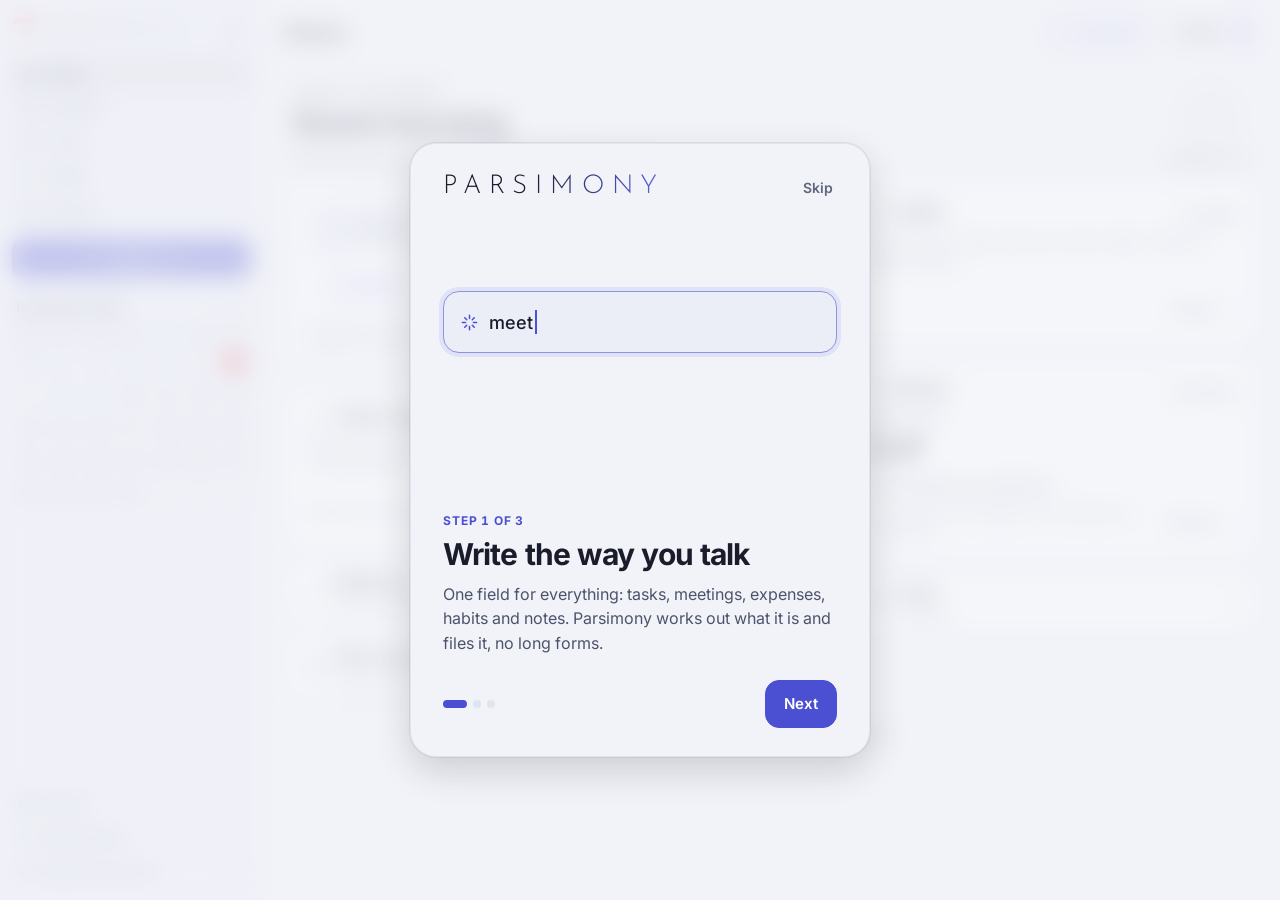
==== commit 3343b55a: "Друзья — на своём сервере (api.parsimony.ru, REG.RU): адрес, ключ и ключ уведомлений для всех, CSP б" ====
--- a/index.html
+++ b/index.html
@@ -8,11 +8,11 @@
 <meta name="theme-color" content="#ffffff">
 <meta name="description" content="Parsimony — календарь, задачи, привычки, цели и финансы в одном приложении. Пишите как говорите: «завтра в 10 врач, кофе 350».">
 <!-- Защита от чужого кода: скрипты, стили и шрифты — только файлы этого сайта; связь — только с этим сайтом и своим сервером Supabase -->
-<meta http-equiv="Content-Security-Policy" content="default-src 'self'; script-src 'self' https://smartcaptcha.yandexcloud.net; frame-src https://smartcaptcha.yandexcloud.net; style-src 'self' 'unsafe-inline'; font-src 'self'; img-src 'self' data: blob: https://tile.openstreetmap.org; connect-src 'self' https://api.parsimony.ru https://zgasnvubcdprgsypkglh.supabase.co https://nominatim.openstreetmap.org https://smartcaptcha.yandexcloud.net; worker-src 'self'; manifest-src 'self'; base-uri 'self'; form-action 'self'; object-src 'none'">
+<meta http-equiv="Content-Security-Policy" content="default-src 'self'; script-src 'self' https://smartcaptcha.yandexcloud.net; frame-src https://smartcaptcha.yandexcloud.net; style-src 'self' 'unsafe-inline'; font-src 'self'; img-src 'self' data: blob: https://tile.openstreetmap.org; connect-src 'self' https://api.parsimony.ru https://nominatim.openstreetmap.org https://smartcaptcha.yandexcloud.net; worker-src 'self'; manifest-src 'self'; base-uri 'self'; form-action 'self'; object-src 'none'">
 <link rel="manifest" href="manifest.json">
 <link rel="apple-touch-icon" href="icon-180.png">
 <link rel="icon" type="image/png" sizes="128x128" href="favicon.png"><!-- круглая иконка во вкладке браузера (на бете — пробная из tools/beta-icons) -->
-<link rel="preconnect" href="https://api.parsimony.ru" crossorigin><link rel="preconnect" href="https://zgasnvubcdprgsypkglh.supabase.co" crossorigin><!-- связь с аккаунтом готовится, пока грузится страница -->
+<link rel="preconnect" href="https://api.parsimony.ru" crossorigin><!-- связь с аккаунтом готовится, пока грузится страница -->
 <!-- Свои шрифты (css/fonts.css, файлы в fonts/): Inter и Josefin Sans 300 (надпись Parsimony, WORDMARK в core.js). Другой WORDMARK — добавить его шрифт туда и в FILES в sw.js -->
 <link rel="preload" href="fonts/inter-cyrillic.woff2" as="font" type="font/woff2" crossorigin>
 <link rel="preload" href="fonts/inter-latin.woff2" as="font" type="font/woff2" crossorigin>
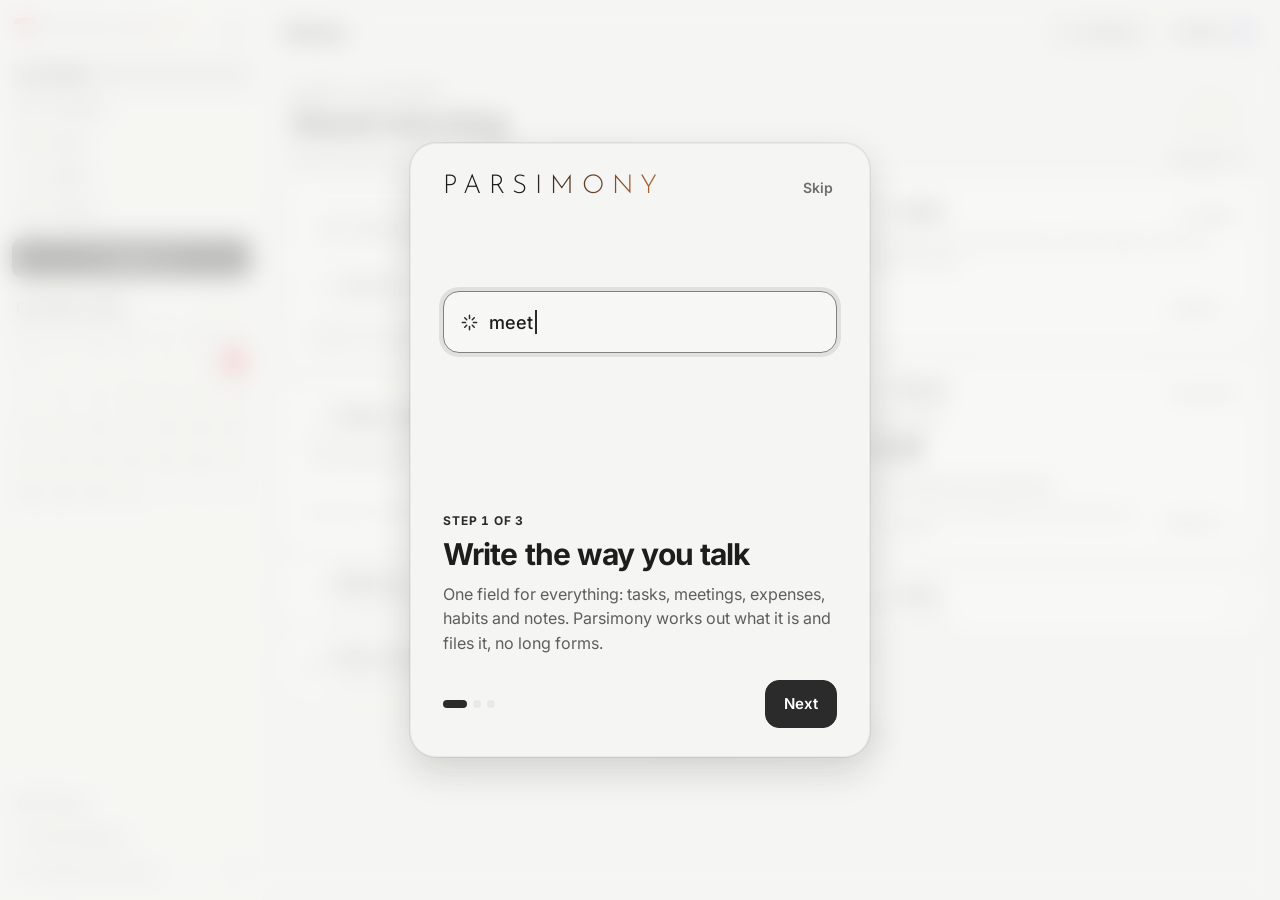
==== commit 562b7020: "Темы «Жидкое стекло»: Хром и набор «Небосвод» (День, Закат, Ночь, Сумерки) — обои, матовое стекло со" ====
--- a/index.html
+++ b/index.html
@@ -22,6 +22,7 @@
 <link rel="stylesheet" href="css/sections.css">
 <link rel="stylesheet" href="css/ui2.css">
 <link rel="stylesheet" href="css/skins.css">
+<link rel="stylesheet" href="css/glass.css">
 </head>
 <body class="ui2">
 <div class="app">
@@ -84,6 +85,7 @@
 <script src="js/notify.js"></script>
 <script src="js/assistant.js"></script>
 <script src="js/map.js"></script>
+<script src="js/glass.js"></script>
 <script src="js/i18n.js"></script>
 <script src="js/main.js"></script>
 </body>
--- a/css/app.css
+++ b/css/app.css
@@ -84,8 +84,8 @@
 main.anim-l>*{animation:inL .16s ease-out}
 main.anim-r>*{animation:inR .16s ease-out}
 main.anim-f>*{animation:fadeIn .14s ease-out}
-@keyframes inL{from{opacity:.25;transform:translateX(-14px)}to{opacity:1;transform:none}}
-@keyframes inR{from{opacity:.25;transform:translateX(14px)}to{opacity:1;transform:none}}
+@keyframes inL{from{opacity:.55;transform:translateX(-10px)}to{opacity:1;transform:none}}
+@keyframes inR{from{opacity:.55;transform:translateX(10px)}to{opacity:1;transform:none}}
 @keyframes fadeIn{from{opacity:0}to{opacity:1}}
 @keyframes popIn{from{opacity:0;transform:translateY(4px) scale(.98)}to{opacity:1;transform:none}}
 @keyframes sheetUp{from{transform:translateY(40px);opacity:.4}to{transform:none;opacity:1}}
--- a/css/sections.css
+++ b/css/sections.css
@@ -35,7 +35,7 @@
 .qc.menu{width:auto;min-width:230px;padding:6px}
 .pmenu{display:flex;flex-direction:column}
 /* Меню профиля (шапка → имя и аватар) */
-.qc.acc{width:310px;padding:8px}
+.qc.acc{width:310px;padding:8px;overflow-y:auto;overscroll-behavior:contain}
 .accm{display:flex;flex-direction:column;gap:8px}
 .accm button{font:inherit;color:var(--tx)}
 .accm-me{display:flex;align-items:center;gap:12px;padding:8px;border-radius:12px;text-align:left}
@@ -218,7 +218,8 @@
 .pf-friends,.pf-plans{display:flex;flex-direction:column}
 .pf-friends .card-h,.pf-plans .card-h{margin-bottom:12px}
 .fr-ghost{display:flex;margin:0 0 12px 6px}
-.fr-ghost span{width:40px;height:40px;border-radius:50%;margin-left:-8px;border:3px solid var(--bg);background:color-mix(in srgb,var(--c-blue) calc(10% + var(--i) * 6%),var(--hov))}
+.fr-ghost{gap:8px}
+.fr-ghost span{width:36px;height:36px;border-radius:50%;flex:none;background:color-mix(in srgb,var(--c-blue) calc(10% + var(--i) * 6%),var(--hov))}
 /* ---- Друзья (friends.js) ---- */
 .hdr-ava{position:relative}
 .fr-dot{position:absolute;top:2px;right:2px;width:10px;height:10px;border-radius:50%;background:var(--acc);box-shadow:0 0 0 2px var(--bg)}
@@ -235,17 +236,7 @@
 .fr-head h2{margin:0;font-size:22px;letter-spacing:-.02em;white-space:nowrap;overflow:hidden;text-overflow:ellipsis}
 .fr-head small{font-size:12.5px;color:var(--mut)}
 .fr-stats{margin:4px 0 12px}
-.fr-day+.fr-day{margin-top:12px}
-.fr-dh{font-size:13px;font-weight:600;color:var(--tx2);margin-bottom:4px}
-.fr-evs{list-style:none;margin:0;padding:0}
-.fr-ev{display:flex;align-items:center;gap:10px;padding:6px 0;border-bottom:1px solid var(--line)}
-.fr-ev:last-child{border-bottom:0}
-.fr-t{flex:none;width:92px;font-size:12.5px;color:var(--tx2);font-variant-numeric:tabular-nums}
-.fr-ev i,.fr-cal i,.fr-lv-n i{flex:none;width:8px;height:8px;border-radius:50%;background:var(--c)}
-.fr-ev-t{display:flex;flex-direction:column;min-width:0}
-.fr-ev-t b{font-size:14px;font-weight:500;overflow-wrap:anywhere}
-.fr-ev-t small{font-size:12px;color:var(--mut)}
-.fr-ev.busy .fr-ev-t b{color:var(--tx2);font-style:italic}
+.fr-cal i,.fr-lv-n i{flex:none;width:8px;height:8px;border-radius:50%;background:var(--c)}
 .fr-cal{display:inline-flex;align-items:center;gap:5px;margin-right:8px;white-space:nowrap}
 .fr-found{margin-top:14px}
 .fr-found .btn{margin-top:8px}
@@ -262,31 +253,107 @@
 .frp-back:hover{background:rgba(0,0,0,.5)}
 .frp-rel{display:inline-flex;align-items:center;gap:4px;height:24px;padding:0 9px;border-radius:999px;font-size:12.5px;font-weight:600;background:var(--hov2);color:var(--tx)}
 .frp-since{display:block;font-size:12.5px;color:var(--mut);margin-top:6px}
-.frp-ok{display:inline-flex;align-items:center;gap:6px;height:38px;padding:0 12px;border-radius:var(--r2);font-size:13.5px;font-weight:600;color:var(--good);background:color-mix(in srgb,var(--good) 12%,transparent)}
 .frp-motto{margin:0 0 8px;font-size:14px;font-weight:500;color:var(--tx2);font-style:italic;overflow-wrap:anywhere}
-.frp-cols{display:flex;flex-direction:column;gap:12px}
-/* Телефон — одна колонка, длинный календарь ниже «Обо мне» и достижений; ПК — две колонки (ниже, @media) */
-.frp-col{display:contents}
-.frp-week{order:1}.frp-about{order:2}.frp-ach-c{order:3}.frp-cal{order:4}.frp-tot-c{order:5}
-.frp-col>.card{margin:0}
-.frp-st{display:grid;grid-template-columns:1fr 1fr;gap:8px}
-.frp-t{display:flex;align-items:center;gap:10px;padding:10px 12px;border-radius:var(--r3);border-left:3px solid var(--c);background:color-mix(in srgb,var(--c) 8%,var(--bg));min-width:0}
-.frp-ic{flex:none;width:32px;height:32px;border-radius:10px;display:grid;place-items:center;font-size:17px;color:var(--c);background:color-mix(in srgb,var(--c) 16%,transparent)}
-.frp-t>span:last-child{display:flex;flex-direction:column;min-width:0}
-.frp-t b{font-size:19px;font-weight:700;letter-spacing:-.02em;line-height:1.2;white-space:nowrap;overflow:hidden;text-overflow:ellipsis}
-.frp-t span span{font-size:13px;color:var(--tx)}
-.frp-t small{font-size:12px;color:var(--mut)}
-.frp-tot{list-style:none;margin:0;padding:0}
-.frp-tot li{display:flex;justify-content:space-between;gap:10px;padding:7px 0;border-bottom:1px solid var(--line);font-size:13.5px}
-.frp-tot li:last-child{border-bottom:0}
-.frp-tot span{color:var(--tx2)}
 .frp-ach{display:flex;flex-wrap:wrap;gap:8px}
 .frp-b{width:44px;height:44px;border-radius:12px;display:grid;place-items:center;font-size:24px;background:var(--hov)}
+/* Страница друга — вариант Б «Короткая лента» (6 ноября 2026): сравнение недели, «Ближайшее», «О друге», «Достижения и итоги»; ПК — две колонки */
+.frb-cols,.frb-col{display:flex;flex-direction:column;gap:12px}
+.frb-col>.card{margin:0}
+.frv-r{display:grid;grid-template-columns:96px 40px minmax(0,1fr) 40px;align-items:center;gap:8px;padding:5px 0}
+.frv-h{padding:0 0 2px}
+.frv-h b{font-size:12px;font-weight:600;color:var(--mut);white-space:nowrap;overflow:hidden;text-overflow:ellipsis}
+.frv-h b:last-child{grid-column:3/5;text-align:right}
+.frv-l{font-size:13px;color:var(--tx2);white-space:nowrap;overflow:hidden;text-overflow:ellipsis}
+.frv-a,.frv-b{font-size:15px;font-weight:700;font-variant-numeric:tabular-nums;white-space:nowrap}
+.frv-b{text-align:right}
+.frv-bar{display:flex;height:8px;border-radius:999px;overflow:hidden;background:var(--fc)}
+.frv-bar i{display:block;height:100%;background:var(--acc);box-shadow:2px 0 0 var(--bg)}
+.frv-sum{display:flex;flex-wrap:wrap;justify-content:space-between;gap:4px 12px;margin:8px 0 0;font-size:13px}
+.frv-sum span{color:var(--mut)}
+.frb-dh{font-size:12.5px;font-weight:600;color:var(--tx2);margin:10px 0 2px}
+.card-h+.frb-dh,.set-sec+.frb-dh{margin-top:0}
+.frb-evs{list-style:none;margin:0;padding:0}
+.frb-ev{display:flex;align-items:center;gap:10px;padding:6px 0}
+.frb-ev+.frb-ev{border-top:1px solid var(--line)}
+.frb-tm{flex:none;width:96px;font-size:12.5px;color:var(--tx2);font-variant-numeric:tabular-nums}
+.frb-ev i{flex:none;width:8px;height:8px;border-radius:50%;background:var(--c)}
+.frb-et{display:flex;flex-direction:column;min-width:0}
+.frb-et b{font-size:14px;font-weight:500;overflow-wrap:anywhere}
+.frb-et small{font-size:12px;color:var(--mut)}
+.frb-ev.busy .frb-et b{color:var(--tx2);font-style:italic}
+.frb-free{display:flex;flex-wrap:wrap;align-items:center;gap:8px;margin-top:12px;padding-top:12px;border-top:1px solid var(--line)}
+.frb-fl{display:flex;align-items:center;gap:6px;flex-basis:100%;font-size:13px;font-weight:600;color:var(--tx2)}
+.frb-more{height:32px;padding:0 10px;border-radius:999px;font-size:13px;font-weight:500;color:var(--tx2)}
+@media(hover:hover){.frb-more:hover{background:var(--hov)}}
+.frb-none{font-size:13px;color:var(--mut)}
+.frb-mine{margin-top:12px;padding:10px 12px;border-radius:var(--r3);background:var(--hov)}
+.frb-mh{display:flex;align-items:center;justify-content:space-between;gap:8px;margin-bottom:6px;font-size:13px;font-weight:600}
+.frb-mh>span{display:inline-flex;align-items:center;gap:6px;flex-wrap:wrap}
+.frb-mh small{font-weight:400;color:var(--mut)}
+.frb-mine .pf-about-t{margin:0}
+.frb-tot{display:grid;grid-template-columns:repeat(2,minmax(0,1fr));gap:8px;margin-top:12px}
+.frb-t{padding:8px 10px;border-radius:var(--r3);background:var(--hov);min-width:0}
+.frb-t small{display:block;font-size:12px;color:var(--mut)}
+.frb-t b{font-size:15px;font-weight:700;font-variant-numeric:tabular-nums}
+.frb-plus{font-size:14px;font-weight:700;color:var(--tx2)}
+.frb-sheet .frf-day{flex-wrap:wrap;gap:6px 10px}
+.frb-sheet .frf-d{width:auto;flex-basis:100%}
+.frb-sheet>.set-sec:first-child{margin-top:0}
+/* «Подбодрить» — под сравнением недели; день рождения друга — карточка на Главной (7 ноября 2026) */
+.frc{display:flex;align-items:center;justify-content:space-between;gap:8px;margin:12px 0 0;padding-top:12px;border-top:1px solid var(--line)}
+.frc-l{font-size:13px;font-weight:600;color:var(--tx2)}
+.frc-b{display:flex;gap:6px}
+.frc-e{width:40px;height:40px;border-radius:12px;font-size:20px;line-height:1;background:var(--hov);display:grid;place-items:center}
+@media(hover:hover){.frc-e:hover{background:var(--hov2)}}
+.frc-e:disabled{opacity:.5}
+.frc-done{font-size:13px;color:var(--mut)}
+/* Вызов на неделю: строка вызова — с флажком 🏁 и подсветкой, блок под сравнением, карточка на Главной (7 ноября 2026) */
+.frv-r.ch .frv-l,.frv-sum.ch b{color:var(--acc);font-weight:600}
+.frx{display:flex;flex-direction:column;gap:3px;margin:12px 0 0;font-size:13px;line-height:1.45;color:var(--tx2)}
+.frx b{font-size:14px;color:var(--tx)}
+.frx small,.frx-on span{font-size:12.5px;color:var(--mut)}
+.frx-on{padding:10px 12px;border-radius:var(--r3);background:color-mix(in srgb,var(--acc) 9%,transparent)}
+.frx-in{padding:12px;border-radius:var(--r3);border:1px solid color-mix(in srgb,var(--acc) 35%,var(--line));background:color-mix(in srgb,var(--acc) 6%,transparent)}
+.frx-btns{display:flex;gap:8px;margin-top:6px}
+.frx-btns .btn{flex:1 1 0;min-width:0}
+.frx-res{color:var(--tx2)}
+.frx-go{width:100%;margin-top:12px}
+.frx-card{padding:0;border:0;background:none;box-shadow:none}
+.frx-card .frx{margin:0}
+.frx-kinds{display:flex;flex-direction:column;gap:8px}
+.frx-k{display:flex;flex-direction:column;align-items:flex-start;gap:2px;padding:12px 14px;border:1px solid var(--line);border-radius:var(--r3);text-align:left}
+.frx-k b{font-size:15px}
+.frx-k small{font-size:13px;color:var(--mut)}
+@media(hover:hover){.frx-k:hover{background:var(--hov)}}
+.frbd{display:flex;align-items:center;gap:12px;padding:12px 14px;border-color:color-mix(in srgb,var(--acc) 35%,var(--line));background:color-mix(in srgb,var(--acc) 6%,var(--bg))}
+.frbd-e{flex:none;font-size:26px;line-height:1}
+.frbd-t{flex:1;min-width:0;display:flex;flex-direction:column;gap:1px}
+.frbd-t b{font-size:15px;overflow-wrap:anywhere}
+.frbd-t small{font-size:13px;color:var(--tx2)}
+.frbd .btn{flex:none}
+/* Настройки → «Когда я занят для друзей»: строка — дни недели, часы «с — до», убрать */
+.frh-row{display:flex;flex-wrap:wrap;align-items:center;gap:8px;padding:10px 0;border-bottom:1px solid var(--line)}
+.frh-days{display:flex;gap:4px;flex-basis:100%}
+.frh-d{flex:1 1 0;min-width:0;height:34px;border-radius:var(--r2);border:1px solid var(--line);font-size:12.5px;font-weight:600;color:var(--tx2)}
+.frh-d.on{border-color:var(--acc);background:color-mix(in srgb,var(--acc) 14%,transparent);color:var(--tx)}
+@media(hover:hover){.frh-d:not(.on):hover{background:var(--hov)}}
+.frh-x{margin-left:auto}
+.frh-add{width:100%;margin-top:10px}
+@media(max-width:899px){
+  .frb-head .pf-cover{height:100px}
+  .frb-head .pf-bar{display:grid;grid-template-columns:auto minmax(0,1fr);column-gap:12px;row-gap:12px;align-items:end;padding:0 14px 14px}
+  .frb-head .pf-bar .pf-ava{margin-top:-34px}
+  .frb-head .pf-ava .ava{--s:72px!important}
+  .frb-head .pf-who{min-width:0;padding-top:8px}
+  .frb-head .pf-nm{font-size:22px}
+  .frb-head .pf-acts{grid-column:1/-1}
+  .frb-head .pf-acts .btn:not(.pf-more){flex:1 1 0;min-width:0}
+}
 /* Лидеры и карточка «Друзья» */
 .fr-acts{display:flex;flex-wrap:wrap;gap:8px;margin-top:14px}
 .fr-acts .btn{flex:1 1 auto;height:38px;padding:0 12px;font-size:13.5px}
 .fr-emptyb{display:flex;flex-direction:column;align-items:center;text-align:center;padding:4px 8px 2px}
-.fr-emptyb .fr-ghost{margin:0 0 10px 8px}
+.fr-emptyb .fr-ghost{margin:0 0 12px}
 .fr-emptyb b{font-size:15px;font-weight:700}
 .fr-emptyb p{margin:4px 0 0;font-size:13px;color:var(--tx2);line-height:1.45;max-width:420px}
 .fr-inbox{border:1px solid color-mix(in srgb,var(--acc) 30%,var(--line));background:color-mix(in srgb,var(--acc) 7%,transparent);border-radius:var(--r3);padding:4px 12px 6px;margin-bottom:6px}
@@ -333,7 +400,6 @@
 .frl-empty b{margin-top:8px;font-size:15px}
 .frl-empty p{margin:4px 0 0;font-size:13px;color:var(--tx2)}
 /* Свободны вместе */
-.frp-free{order:1}
 .frf-days{display:flex;flex-direction:column}
 .frf-day{display:flex;align-items:center;gap:10px;padding:8px 0;border-bottom:1px solid var(--line)}
 .frf-day:last-child{border-bottom:0}
@@ -348,9 +414,6 @@
 .frn-tile.on{border-color:var(--acc);background:color-mix(in srgb,var(--acc) 10%,transparent);color:var(--tx);font-weight:600}
 @media(hover:hover){.frn-tile:not(.on):hover{background:var(--hov)}}
 .frn-t{width:100%;min-height:84px;resize:vertical;font:inherit;line-height:1.45}
-.frp-lock{display:block;font-size:12px;color:var(--mut)}
-.frp-mine{order:2}
-@media(min-width:1600px){.frp-st{grid-template-columns:repeat(4,minmax(0,1fr))}}   /* на широком экране неделя — в один ряд */
 .plans{display:grid;grid-template-columns:1fr 1fr;gap:8px;margin-bottom:12px}
 .plan{border:1px solid var(--line);border-radius:var(--r2);padding:10px 12px}
 .plan small{display:block;font-size:11px;font-weight:600;text-transform:uppercase;letter-spacing:.04em;color:var(--mut)}
@@ -877,8 +940,8 @@
   .hm-greet{font-size:36px}
   .ach4{grid-template-columns:repeat(4,minmax(0,1fr))!important}
   .fr-stats{grid-template-columns:repeat(auto-fit,minmax(150px,1fr))}
-  .frp-cols{display:grid;grid-template-columns:minmax(0,1.5fr) minmax(0,1fr);gap:16px;align-items:start}
-  .frp-col{display:flex;flex-direction:column;gap:16px;min-width:0}
+  .frb-cols{display:grid;grid-template-columns:minmax(0,1.3fr) minmax(0,1fr);gap:16px;align-items:start}
+  .frb-col{gap:16px}
   .hm-grid{display:grid;grid-template-columns:repeat(3,minmax(0,1fr));gap:16px;align-items:stretch}
   .pf-cover{height:200px}
   .pf-bar{padding:0 24px 20px}
--- a/css/ui2.css
+++ b/css/ui2.css
@@ -94,6 +94,15 @@
 .om.calm:not(.open) .om-types,.om.calm:not(.open) .om-prev{display:none}
 .om.calm:not(.open) .om-box{height:50px}
 .h2-omni:has(.om.calm:not(.open)){padding:10px 12px!important}
+/* «Подробно» — полная форма события (Календарь, Задачи; 22 ноября 2026). На узком экране — без значка-звёздочки слева, чтобы строке хватило места */
+/* Два значка справа — «Подробно» (ползунки) и «+» (выбор пользователя 22 ноября 2026, без надписи).
+   Только телефон: на ПК есть «+ Создать событие», а строка в панели дня узкая */
+.om-form{width:44px;height:44px;margin-right:-2px;border-radius:12px;background:color-mix(in srgb,var(--acc) 13%,transparent);color:var(--acc);display:grid;place-items:center;flex:none;transition:background .12s,transform .1s}
+.om-form:active{transform:scale(.94)}
+@media(hover:hover){.om-form:hover{background:color-mix(in srgb,var(--acc) 22%,transparent)}}
+@media(max-width:899px){.om:has(.om-form) .om-more{display:none}}   /* то же, что кнопка — не повторяем */
+@media(min-width:900px){.om-form{display:none}}
+@media(max-width:420px){.om-box:has(.om-form){gap:8px;padding-left:14px}.om-box:has(.om-form)>svg{display:none}}
 /* «Вы пропустили» тонкой строкой (План, Задачи) — видно, но не кричит */
 body.ui2 .missbar.thin{padding:8px 12px;gap:8px;border-radius:12px;background:var(--card);border:1px solid var(--line)}
 body.ui2 .missbar.thin b{font-size:14px;font-weight:600}
@@ -103,6 +112,25 @@
 #shask.show{opacity:1;visibility:visible;transform:translate(-50%,0);transition:opacity .15s,transform .15s}
 #shask span{flex:1;min-width:0;font-size:15px;font-weight:600}
 #shask .btn{height:40px;flex:none}
+/* Окна (22 ноября 2026): листаются только по вертикали и не тянут за собой страницу; язычок всегда наверху окна */
+#sh{overflow-x:hidden;overflow-y:auto;overscroll-behavior:contain}
+#ov{touch-action:none;overscroll-behavior:contain}
+@media(pointer:coarse){html.sh-lock,html.sh-lock body{overflow:hidden}}
+@media(max-width:899px){
+  #sh>.grab{position:sticky;top:-8px;z-index:7;width:auto;height:22px;margin:-8px -18px 0;border-radius:18px 18px 0 0;background:var(--sf)}
+  #sh>.grab::before{content:"";position:absolute;left:50%;top:8px;width:38px;height:5px;margin-left:-19px;border-radius:3px;background:var(--hov2)}
+}
+/* «Удалить …?» — окошком по центру экрана (askmSync в calendar.js) */
+#askm{position:fixed;inset:0;z-index:85;display:none;align-items:center;justify-content:center;padding:16px;background:rgba(0,0,0,.45);touch-action:none}
+#askm.show{display:flex;animation:fadeIn .12s}
+.askm-box{width:min(380px,100%);padding:20px;border-radius:18px;background:var(--sf);color:var(--tx);border:1px solid var(--line);box-shadow:0 24px 70px rgba(0,0,0,.35);font-size:14px;animation:sheetPop .16s cubic-bezier(.2,.8,.2,1)}
+.askm-box b{display:block;font-size:17px;font-weight:700;line-height:1.35;margin-bottom:8px}
+.askm-box .set-note{margin:0 0 6px}
+.askm-box .row{display:flex;flex-direction:column;gap:8px;margin-top:14px}
+.askm-box .row .btn{width:100%;height:44px;justify-content:center}
+/* Вход: почему он нужен (гость попробовал изменить записи — guestAsk) */
+.lg-why{display:flex;gap:10px;align-items:flex-start;margin:0 0 14px;padding:12px;border-radius:12px;background:color-mix(in srgb,var(--acc) 12%,var(--hov));font-size:14px;line-height:1.45;color:var(--tx)}
+.lg-why svg{flex:none;margin-top:2px;color:var(--acc)}
 @keyframes omPulse{0%{box-shadow:0 0 0 0 color-mix(in srgb,var(--acc) 45%,transparent)}100%{box-shadow:0 0 0 14px transparent}}
 
 /* ---- Главная ---- */
@@ -222,6 +250,7 @@
 .onb-foot .btn{height:48px;padding:0 18px;font-size:15px;border-radius:14px}
 .onb-foot.last{flex-direction:column;align-items:stretch;gap:6px}
 .onb-foot.last .btn.pri{height:54px;font-size:16px}
+.onb-next{margin:4px 0 0;font-size:13px;line-height:1.45;color:var(--mut);text-align:center}
 .onb-sub{display:flex;justify-content:space-between;gap:8px}
 .onb-sub button{padding:10px 4px;font-size:14px;font-weight:600;color:var(--tx2)}
 @media(hover:hover){.onb-sub button:hover{color:var(--tx)}}
@@ -495,7 +524,7 @@
 #tour.dim{background:rgba(0,0,0,.55)}
 .tour-hole{position:fixed;border-radius:14px;box-shadow:0 0 0 200vmax rgba(0,0,0,.55),0 0 0 3px var(--acc);pointer-events:none;transition:left .25s,top .25s,width .25s,height .25s}
 .tour-hole.none{display:none}
-.tour-pop{position:fixed;width:min(360px,calc(100vw - 24px));background:var(--sf);color:var(--tx);border:1px solid var(--line);border-radius:16px;box-shadow:var(--sh2);padding:14px 16px 14px;display:flex;flex-direction:column;gap:8px;transition:left .25s,top .25s}
+.tour-pop{position:fixed;left:50%;transform:translateX(-50%);width:min(380px,calc(100vw - 32px));background:var(--sf);color:var(--tx);border:1px solid var(--line);border-radius:16px;box-shadow:var(--sh2);padding:14px 16px 14px;display:flex;flex-direction:column;gap:8px;transition:left .25s,top .25s}
 .tour-top{display:flex;align-items:center;justify-content:space-between;gap:8px;margin:-4px -6px -2px 0}
 .tour-top small{font-size:12px;font-weight:600;color:var(--mut);text-transform:uppercase;letter-spacing:.04em}
 .tour-top .ic{width:32px;height:32px}
@@ -506,7 +535,11 @@
 .tour-foot{display:flex;justify-content:space-between;gap:8px;margin-top:4px}
 .tour-foot .btn{min-height:42px;padding:0 18px}
 .tour-foot .btn.pri{min-width:120px}
-@media(max-width:599px){.tour-pop{left:12px!important;width:calc(100vw - 24px)}}
+/* Окошко тура — по центру экрана на всех размерах (tourPlace в tour.js), одной ширины: 380 px, на телефоне — экран без полей по 16 px.
+   Центр держат стили, а не расчёт: окошко не сбивается, когда текст или страница дорисовываются. Внизу страницы на время тура — запас,
+   чтобы и последний блок можно было поднять над окошком */
+.tour-pop.mid{top:50%;transform:translate(-50%,-50%)}
+html.touring body::after{content:"";display:block;height:70vh}
 
 /* Приглашение «Впервые здесь?» — внизу экрана, над вкладками */
 #tinv{position:fixed;z-index:25;left:50%;bottom:calc(76px + env(safe-area-inset-bottom));transform:translate(-50%,16px);width:min(460px,calc(100vw - 24px));display:flex;align-items:center;gap:10px;padding:10px 8px 10px 12px;background:var(--sf);border:1px solid var(--line);border-radius:16px;box-shadow:var(--sh2);opacity:0;pointer-events:none;transition:opacity .2s,transform .2s}
@@ -1064,6 +1097,8 @@
 .f-mapbar{display:flex;flex-wrap:wrap;gap:6px;align-items:center;margin-top:8px}
 .f-mapbar[hidden]{display:none}
 .f-mapbar a.pill{display:inline-flex;align-items:center;text-decoration:none;color:var(--tx)}
+.f-mapbar a.f-ya{gap:6px;font-weight:600;background:color-mix(in srgb,var(--acc) 14%,var(--hov));border-color:color-mix(in srgb,var(--acc) 35%,var(--line))}
+.f-mapbar a.f-ya svg{color:var(--acc)}
 .f-geo,.f-maptip{display:inline-flex;align-items:center;gap:4px;font-size:12.5px;color:var(--tx2)}
 .f-geo svg{color:var(--acc)}
 .map-pin{background:none;border:0}
@@ -1291,6 +1326,7 @@
 .cn-log b.pl{color:var(--ok)}
 .cn-log time{font-size:12px;color:var(--mut);text-align:right}
 .cn-grid{display:grid;grid-template-columns:repeat(auto-fill,minmax(104px,1fr));gap:8px}
+.cn-set{font-size:12px;font-weight:600;text-transform:uppercase;letter-spacing:.05em;color:var(--mut);margin:14px 0 8px}
 .cn-it{display:flex;flex-direction:column;align-items:center;gap:6px;padding:8px 6px 9px;border:1.5px solid var(--line);border-radius:12px;text-align:center;min-width:0}
 .cn-it .pal-pv{align-self:stretch;height:46px}
 .cn-it .ava{margin:6px 0 4px}
--- a/css/glass.css
+++ b/css/glass.css
@@ -0,0 +1,51 @@
+/* Темы «Жидкое стекло» — Хром и набор «Небосвод» (День, Закат, Ночь, Сумерки). Файл собирает tools/glass-build.mjs — правьте там.
+   Обои — --sk-bg (их рисует body::before из skins.css), стекло — переменные --gl* у каждой темы. Преломление края в Chrome — js/glass.js (--glf). */
+[data-skin=gl-chrome]{--sk-bg:url("data:image/svg+xml,%3Csvg%20xmlns%3D%27http%3A%2F%2Fwww.w3.org%2F2000%2Fsvg%27%20viewBox%3D%270%200%201200%201200%27%3E%3Cdefs%3E%3ClinearGradient%20id%3D%27m0%27%20x1%3D%270%27%20y1%3D%270%27%20x2%3D%271%27%20y2%3D%271%27%3E%3Cstop%20offset%3D%270%27%20stop-color%3D%27%23f6f7f9%27%2F%3E%3Cstop%20offset%3D%27.5%27%20stop-color%3D%27%23d9dce2%27%2F%3E%3Cstop%20offset%3D%271%27%20stop-color%3D%27%23eef0f3%27%2F%3E%3C%2FlinearGradient%3E%20%3ClinearGradient%20id%3D%27m1%27%20x1%3D%270%27%20y1%3D%270%27%20x2%3D%270%27%20y2%3D%271%27%3E%3Cstop%20offset%3D%270%27%20stop-color%3D%27%23ffffff%27%2F%3E%3Cstop%20offset%3D%27.35%27%20stop-color%3D%27%23b9bec8%27%2F%3E%3Cstop%20offset%3D%27.6%27%20stop-color%3D%27%237d838f%27%2F%3E%3Cstop%20offset%3D%27.85%27%20stop-color%3D%27%23d4d8df%27%2F%3E%3Cstop%20offset%3D%271%27%20stop-color%3D%27%23f4f5f7%27%2F%3E%3C%2FlinearGradient%3E%20%3ClinearGradient%20id%3D%27m2%27%20x1%3D%270%27%20y1%3D%270%27%20x2%3D%270%27%20y2%3D%271%27%3E%3Cstop%20offset%3D%270%27%20stop-color%3D%27%23fafbfc%27%2F%3E%3Cstop%20offset%3D%27.3%27%20stop-color%3D%27%239aa0ab%27%2F%3E%3Cstop%20offset%3D%27.55%27%20stop-color%3D%27%235e6470%27%2F%3E%3Cstop%20offset%3D%27.8%27%20stop-color%3D%27%23c8ccd4%27%2F%3E%3Cstop%20offset%3D%271%27%20stop-color%3D%27%23ffffff%27%2F%3E%3C%2FlinearGradient%3E%20%3Cfilter%20id%3D%27b2%27%20x%3D%27-5%25%27%20y%3D%27-50%25%27%20width%3D%27110%25%27%20height%3D%27200%25%27%3E%3CfeGaussianBlur%20stdDeviation%3D%272%27%2F%3E%3C%2Ffilter%3E%3C%2Fdefs%3E%20%3Crect%20width%3D%271200%27%20height%3D%271200%27%20fill%3D%27url(%23m0)%27%2F%3E%20%3Cpath%20d%3D%27M-100%20300%20C%20200%20120%20480%20420%20760%20260%20S%201160%2080%201320%20200%20L1320%20520%20C%201100%20380%20880%20600%20620%20560%20S%20160%20420%20-100%20600%20Z%27%20fill%3D%27url(%23m1)%27%2F%3E%20%3Cpath%20d%3D%27M-100%20640%20C%20220%20500%20520%20780%20820%20640%20S%201180%20520%201320%20600%20L1320%20900%20C%201060%20800%20860%201000%20560%20960%20S%20120%20820%20-100%20960%20Z%27%20fill%3D%27url(%23m2)%27%2F%3E%20%3Cpath%20d%3D%27M-100%201000%20C%20240%20900%20560%201100%20880%201000%20S%201200%20940%201320%20980%20L1320%201300%20L-100%201300%20Z%27%20fill%3D%27url(%23m1)%27%2F%3E%20%3Cpath%20d%3D%27M-100%20300%20C%20200%20120%20480%20420%20760%20260%20S%201160%2080%201320%20200%27%20fill%3D%27none%27%20stroke%3D%27%23fff%27%20stroke-width%3D%275%27%20opacity%3D%27.9%27%20filter%3D%27url(%23b2)%27%2F%3E%20%3Cpath%20d%3D%27M-100%20640%20C%20220%20500%20520%20780%20820%20640%20S%201180%20520%201320%20600%27%20fill%3D%27none%27%20stroke%3D%27%23fff%27%20stroke-width%3D%275%27%20opacity%3D%27.85%27%20filter%3D%27url(%23b2)%27%2F%3E%3C%2Fsvg%3E") 50% 0/cover no-repeat;--gl:rgba(255,255,255,.42);--gl2:rgba(255,255,255,.48);--glhi:rgba(255,255,255,.45);--glr1:rgba(255,255,255,.95);--glr2:rgba(255,255,255,.55);--gle:rgba(20,25,35,.10);--glsh:0 12px 30px -14px rgba(20,25,35,.4);--glbar:rgba(255,255,255,.42);--glsheet:rgba(250,251,253,.76);--glb:18px;--gls:1.3}
+[data-skin=gl-day]{--sk-bg:url("data:image/svg+xml,%3Csvg%20xmlns%3D%27http%3A%2F%2Fwww.w3.org%2F2000%2Fsvg%27%20viewBox%3D%270%200%201200%201200%27%3E%3Cdefs%3E%3ClinearGradient%20id%3D%27sky%27%20x1%3D%270%27%20y1%3D%270%27%20x2%3D%270%27%20y2%3D%271%27%3E%3Cstop%20offset%3D%270%27%20stop-color%3D%27%233f8ff5%27%2F%3E%3Cstop%20offset%3D%27.55%27%20stop-color%3D%27%238cc6ff%27%2F%3E%3Cstop%20offset%3D%271%27%20stop-color%3D%27%23d4ecff%27%2F%3E%3C%2FlinearGradient%3E%20%3CradialGradient%20id%3D%27sun%27%3E%3Cstop%20offset%3D%270%27%20stop-color%3D%27%23fffbe6%27%2F%3E%3Cstop%20offset%3D%27.35%27%20stop-color%3D%27%23fff1b8%27%20stop-opacity%3D%27.9%27%2F%3E%3Cstop%20offset%3D%271%27%20stop-color%3D%27%23fff1b8%27%20stop-opacity%3D%270%27%2F%3E%3C%2FradialGradient%3E%20%3ClinearGradient%20id%3D%27cl%27%20x1%3D%270%27%20y1%3D%270%27%20x2%3D%270%27%20y2%3D%271%27%3E%3Cstop%20offset%3D%270%27%20stop-color%3D%27%23ffffff%27%2F%3E%3Cstop%20offset%3D%27.6%27%20stop-color%3D%27%23f3f8ff%27%2F%3E%3Cstop%20offset%3D%271%27%20stop-color%3D%27%23d5e5f7%27%2F%3E%3C%2FlinearGradient%3E%3Cfilter%20id%3D%27cs%27%20x%3D%27-20%25%27%20y%3D%27-20%25%27%20width%3D%27140%25%27%20height%3D%27140%25%27%3E%3CfeGaussianBlur%20stdDeviation%3D%273%27%2F%3E%3C%2Ffilter%3E%3C%2Fdefs%3E%20%3Crect%20width%3D%271200%27%20height%3D%271200%27%20fill%3D%27url(%23sky)%27%2F%3E%20%3Ccircle%20cx%3D%27960%27%20cy%3D%27170%27%20r%3D%27260%27%20fill%3D%27url(%23sun)%27%2F%3E%20%3Cg%20filter%3D%27url(%23cs)%27%3E%3Cg%20transform%3D%27translate(240%20230)%20scale(1.1%201.1)%27%20opacity%3D%271%27%3E%3Cellipse%20cx%3D%270%27%20cy%3D%2740%27%20rx%3D%27170%27%20ry%3D%2742%27%20fill%3D%27url(%23cl)%27%2F%3E%3Ccircle%20cx%3D%27-80%27%20cy%3D%2720%27%20r%3D%2758%27%20fill%3D%27url(%23cl)%27%2F%3E%3Ccircle%20cx%3D%27-10%27%20cy%3D%27-10%27%20r%3D%2782%27%20fill%3D%27url(%23cl)%27%2F%3E%3Ccircle%20cx%3D%2780%27%20cy%3D%2714%27%20r%3D%2762%27%20fill%3D%27url(%23cl)%27%2F%3E%3Ccircle%20cx%3D%27135%27%20cy%3D%2734%27%20r%3D%2738%27%20fill%3D%27url(%23cl)%27%2F%3E%3C%2Fg%3E%3Cg%20transform%3D%27translate(900%20470)%20scale(0.9%200.9)%27%20opacity%3D%270.95%27%3E%3Cellipse%20cx%3D%270%27%20cy%3D%2740%27%20rx%3D%27170%27%20ry%3D%2742%27%20fill%3D%27url(%23cl)%27%2F%3E%3Ccircle%20cx%3D%27-80%27%20cy%3D%2720%27%20r%3D%2758%27%20fill%3D%27url(%23cl)%27%2F%3E%3Ccircle%20cx%3D%27-10%27%20cy%3D%27-10%27%20r%3D%2782%27%20fill%3D%27url(%23cl)%27%2F%3E%3Ccircle%20cx%3D%2780%27%20cy%3D%2714%27%20r%3D%2762%27%20fill%3D%27url(%23cl)%27%2F%3E%3Ccircle%20cx%3D%27135%27%20cy%3D%2734%27%20r%3D%2738%27%20fill%3D%27url(%23cl)%27%2F%3E%3C%2Fg%3E%3Cg%20transform%3D%27translate(320%20720)%20scale(1.25%201.25)%27%20opacity%3D%271%27%3E%3Cellipse%20cx%3D%270%27%20cy%3D%2740%27%20rx%3D%27170%27%20ry%3D%2742%27%20fill%3D%27url(%23cl)%27%2F%3E%3Ccircle%20cx%3D%27-80%27%20cy%3D%2720%27%20r%3D%2758%27%20fill%3D%27url(%23cl)%27%2F%3E%3Ccircle%20cx%3D%27-10%27%20cy%3D%27-10%27%20r%3D%2782%27%20fill%3D%27url(%23cl)%27%2F%3E%3Ccircle%20cx%3D%2780%27%20cy%3D%2714%27%20r%3D%2762%27%20fill%3D%27url(%23cl)%27%2F%3E%3Ccircle%20cx%3D%27135%27%20cy%3D%2734%27%20r%3D%2738%27%20fill%3D%27url(%23cl)%27%2F%3E%3C%2Fg%3E%3Cg%20transform%3D%27translate(1000%20930)%20scale(1.1%201.1)%27%20opacity%3D%270.95%27%3E%3Cellipse%20cx%3D%270%27%20cy%3D%2740%27%20rx%3D%27170%27%20ry%3D%2742%27%20fill%3D%27url(%23cl)%27%2F%3E%3Ccircle%20cx%3D%27-80%27%20cy%3D%2720%27%20r%3D%2758%27%20fill%3D%27url(%23cl)%27%2F%3E%3Ccircle%20cx%3D%27-10%27%20cy%3D%27-10%27%20r%3D%2782%27%20fill%3D%27url(%23cl)%27%2F%3E%3Ccircle%20cx%3D%2780%27%20cy%3D%2714%27%20r%3D%2762%27%20fill%3D%27url(%23cl)%27%2F%3E%3Ccircle%20cx%3D%27135%27%20cy%3D%2734%27%20r%3D%2738%27%20fill%3D%27url(%23cl)%27%2F%3E%3C%2Fg%3E%3Cg%20transform%3D%27translate(150%201100)%20scale(0.9%200.9)%27%20opacity%3D%270.9%27%3E%3Cellipse%20cx%3D%270%27%20cy%3D%2740%27%20rx%3D%27170%27%20ry%3D%2742%27%20fill%3D%27url(%23cl)%27%2F%3E%3Ccircle%20cx%3D%27-80%27%20cy%3D%2720%27%20r%3D%2758%27%20fill%3D%27url(%23cl)%27%2F%3E%3Ccircle%20cx%3D%27-10%27%20cy%3D%27-10%27%20r%3D%2782%27%20fill%3D%27url(%23cl)%27%2F%3E%3Ccircle%20cx%3D%2780%27%20cy%3D%2714%27%20r%3D%2762%27%20fill%3D%27url(%23cl)%27%2F%3E%3Ccircle%20cx%3D%27135%27%20cy%3D%2734%27%20r%3D%2738%27%20fill%3D%27url(%23cl)%27%2F%3E%3C%2Fg%3E%3Cg%20transform%3D%27translate(660%201060)%20scale(0.75%200.75)%27%20opacity%3D%270.85%27%3E%3Cellipse%20cx%3D%270%27%20cy%3D%2740%27%20rx%3D%27170%27%20ry%3D%2742%27%20fill%3D%27url(%23cl)%27%2F%3E%3Ccircle%20cx%3D%27-80%27%20cy%3D%2720%27%20r%3D%2758%27%20fill%3D%27url(%23cl)%27%2F%3E%3Ccircle%20cx%3D%27-10%27%20cy%3D%27-10%27%20r%3D%2782%27%20fill%3D%27url(%23cl)%27%2F%3E%3Ccircle%20cx%3D%2780%27%20cy%3D%2714%27%20r%3D%2762%27%20fill%3D%27url(%23cl)%27%2F%3E%3Ccircle%20cx%3D%27135%27%20cy%3D%2734%27%20r%3D%2738%27%20fill%3D%27url(%23cl)%27%2F%3E%3C%2Fg%3E%3Cg%20transform%3D%27translate(620%20380)%20scale(0.55%200.55)%27%20opacity%3D%270.8%27%3E%3Cellipse%20cx%3D%270%27%20cy%3D%2740%27%20rx%3D%27170%27%20ry%3D%2742%27%20fill%3D%27url(%23cl)%27%2F%3E%3Ccircle%20cx%3D%27-80%27%20cy%3D%2720%27%20r%3D%2758%27%20fill%3D%27url(%23cl)%27%2F%3E%3Ccircle%20cx%3D%27-10%27%20cy%3D%27-10%27%20r%3D%2782%27%20fill%3D%27url(%23cl)%27%2F%3E%3Ccircle%20cx%3D%2780%27%20cy%3D%2714%27%20r%3D%2762%27%20fill%3D%27url(%23cl)%27%2F%3E%3Ccircle%20cx%3D%27135%27%20cy%3D%2734%27%20r%3D%2738%27%20fill%3D%27url(%23cl)%27%2F%3E%3C%2Fg%3E%3C%2Fg%3E%3C%2Fsvg%3E") 50% 0/cover no-repeat;--gl:rgba(255,255,255,.48);--gl2:rgba(255,255,255,.48);--glhi:rgba(255,255,255,.45);--glr1:rgba(255,255,255,.95);--glr2:rgba(255,255,255,.55);--gle:rgba(10,50,110,.10);--glsh:0 10px 30px -14px rgba(20,70,150,.4);--glbar:rgba(255,255,255,.42);--glsheet:rgba(250,251,253,.76);--glb:18px;--gls:1.8}
+[data-skin=gl-set]{--sk-bg:url("data:image/svg+xml,%3Csvg%20xmlns%3D%27http%3A%2F%2Fwww.w3.org%2F2000%2Fsvg%27%20viewBox%3D%270%200%201200%201200%27%3E%3Cdefs%3E%3ClinearGradient%20id%3D%27sk%27%20x1%3D%270%27%20y1%3D%270%27%20x2%3D%270%27%20y2%3D%271%27%3E%3Cstop%20offset%3D%270%27%20stop-color%3D%27%23ffc59a%27%2F%3E%3Cstop%20offset%3D%27.45%27%20stop-color%3D%27%23ff9c95%27%2F%3E%3Cstop%20offset%3D%271%27%20stop-color%3D%27%23c58aea%27%2F%3E%3C%2FlinearGradient%3E%20%3CradialGradient%20id%3D%27sun%27%3E%3Cstop%20offset%3D%270%27%20stop-color%3D%27%23fff5cf%27%2F%3E%3Cstop%20offset%3D%27.3%27%20stop-color%3D%27%23ffd57a%27%20stop-opacity%3D%27.95%27%2F%3E%3Cstop%20offset%3D%271%27%20stop-color%3D%27%23ffb35c%27%20stop-opacity%3D%270%27%2F%3E%3C%2FradialGradient%3E%20%3ClinearGradient%20id%3D%27cl%27%20x1%3D%270%27%20y1%3D%270%27%20x2%3D%270%27%20y2%3D%271%27%3E%3Cstop%20offset%3D%270%27%20stop-color%3D%27%23fff0dc%27%2F%3E%3Cstop%20offset%3D%27.6%27%20stop-color%3D%27%23ffc0a8%27%2F%3E%3Cstop%20offset%3D%271%27%20stop-color%3D%27%23e58aa6%27%2F%3E%3C%2FlinearGradient%3E%3Cfilter%20id%3D%27cs%27%20x%3D%27-20%25%27%20y%3D%27-20%25%27%20width%3D%27140%25%27%20height%3D%27140%25%27%3E%3CfeGaussianBlur%20stdDeviation%3D%273%27%2F%3E%3C%2Ffilter%3E%3C%2Fdefs%3E%20%3Crect%20width%3D%271200%27%20height%3D%271200%27%20fill%3D%27url(%23sk)%27%2F%3E%20%3Ccircle%20cx%3D%27640%27%20cy%3D%27600%27%20r%3D%27300%27%20fill%3D%27url(%23sun)%27%2F%3E%20%3Cg%20filter%3D%27url(%23cs)%27%3E%3Cg%20transform%3D%27translate(820%20190)%20scale(-1%201)%27%20opacity%3D%271%27%3E%3Cellipse%20cx%3D%270%27%20cy%3D%2740%27%20rx%3D%27170%27%20ry%3D%2742%27%20fill%3D%27url(%23cl)%27%2F%3E%3Ccircle%20cx%3D%27-80%27%20cy%3D%2720%27%20r%3D%2758%27%20fill%3D%27url(%23cl)%27%2F%3E%3Ccircle%20cx%3D%27-10%27%20cy%3D%27-10%27%20r%3D%2782%27%20fill%3D%27url(%23cl)%27%2F%3E%3Ccircle%20cx%3D%2780%27%20cy%3D%2714%27%20r%3D%2762%27%20fill%3D%27url(%23cl)%27%2F%3E%3Ccircle%20cx%3D%27135%27%20cy%3D%2734%27%20r%3D%2738%27%20fill%3D%27url(%23cl)%27%2F%3E%3C%2Fg%3E%3Cg%20transform%3D%27translate(400%20430)%20scale(0.8%200.8)%27%20opacity%3D%270.95%27%3E%3Cellipse%20cx%3D%270%27%20cy%3D%2740%27%20rx%3D%27170%27%20ry%3D%2742%27%20fill%3D%27url(%23cl)%27%2F%3E%3Ccircle%20cx%3D%27-80%27%20cy%3D%2720%27%20r%3D%2758%27%20fill%3D%27url(%23cl)%27%2F%3E%3Ccircle%20cx%3D%27-10%27%20cy%3D%27-10%27%20r%3D%2782%27%20fill%3D%27url(%23cl)%27%2F%3E%3Ccircle%20cx%3D%2780%27%20cy%3D%2714%27%20r%3D%2762%27%20fill%3D%27url(%23cl)%27%2F%3E%3Ccircle%20cx%3D%27135%27%20cy%3D%2734%27%20r%3D%2738%27%20fill%3D%27url(%23cl)%27%2F%3E%3C%2Fg%3E%3Cg%20transform%3D%27translate(980%20660)%20scale(1.2%201.2)%27%20opacity%3D%271%27%3E%3Cellipse%20cx%3D%270%27%20cy%3D%2740%27%20rx%3D%27170%27%20ry%3D%2742%27%20fill%3D%27url(%23cl)%27%2F%3E%3Ccircle%20cx%3D%27-80%27%20cy%3D%2720%27%20r%3D%2758%27%20fill%3D%27url(%23cl)%27%2F%3E%3Ccircle%20cx%3D%27-10%27%20cy%3D%27-10%27%20r%3D%2782%27%20fill%3D%27url(%23cl)%27%2F%3E%3Ccircle%20cx%3D%2780%27%20cy%3D%2714%27%20r%3D%2762%27%20fill%3D%27url(%23cl)%27%2F%3E%3Ccircle%20cx%3D%27135%27%20cy%3D%2734%27%20r%3D%2738%27%20fill%3D%27url(%23cl)%27%2F%3E%3C%2Fg%3E%3Cg%20transform%3D%27translate(470%20860)%20scale(-0.9%200.9)%27%20opacity%3D%270.95%27%3E%3Cellipse%20cx%3D%270%27%20cy%3D%2740%27%20rx%3D%27170%27%20ry%3D%2742%27%20fill%3D%27url(%23cl)%27%2F%3E%3Ccircle%20cx%3D%27-80%27%20cy%3D%2720%27%20r%3D%2758%27%20fill%3D%27url(%23cl)%27%2F%3E%3Ccircle%20cx%3D%27-10%27%20cy%3D%27-10%27%20r%3D%2782%27%20fill%3D%27url(%23cl)%27%2F%3E%3Ccircle%20cx%3D%2780%27%20cy%3D%2714%27%20r%3D%2762%27%20fill%3D%27url(%23cl)%27%2F%3E%3Ccircle%20cx%3D%27135%27%20cy%3D%2734%27%20r%3D%2738%27%20fill%3D%27url(%23cl)%27%2F%3E%3C%2Fg%3E%3Cg%20transform%3D%27translate(230%201030)%20scale(1.15%201.15)%27%20opacity%3D%271%27%3E%3Cellipse%20cx%3D%270%27%20cy%3D%2740%27%20rx%3D%27170%27%20ry%3D%2742%27%20fill%3D%27url(%23cl)%27%2F%3E%3Ccircle%20cx%3D%27-80%27%20cy%3D%2720%27%20r%3D%2758%27%20fill%3D%27url(%23cl)%27%2F%3E%3Ccircle%20cx%3D%27-10%27%20cy%3D%27-10%27%20r%3D%2782%27%20fill%3D%27url(%23cl)%27%2F%3E%3Ccircle%20cx%3D%2780%27%20cy%3D%2714%27%20r%3D%2762%27%20fill%3D%27url(%23cl)%27%2F%3E%3Ccircle%20cx%3D%27135%27%20cy%3D%2734%27%20r%3D%2738%27%20fill%3D%27url(%23cl)%27%2F%3E%3C%2Fg%3E%3Cg%20transform%3D%27translate(880%201120)%20scale(-0.8%200.8)%27%20opacity%3D%270.9%27%3E%3Cellipse%20cx%3D%270%27%20cy%3D%2740%27%20rx%3D%27170%27%20ry%3D%2742%27%20fill%3D%27url(%23cl)%27%2F%3E%3Ccircle%20cx%3D%27-80%27%20cy%3D%2720%27%20r%3D%2758%27%20fill%3D%27url(%23cl)%27%2F%3E%3Ccircle%20cx%3D%27-10%27%20cy%3D%27-10%27%20r%3D%2782%27%20fill%3D%27url(%23cl)%27%2F%3E%3Ccircle%20cx%3D%2780%27%20cy%3D%2714%27%20r%3D%2762%27%20fill%3D%27url(%23cl)%27%2F%3E%3Ccircle%20cx%3D%27135%27%20cy%3D%2734%27%20r%3D%2738%27%20fill%3D%27url(%23cl)%27%2F%3E%3C%2Fg%3E%3Cg%20transform%3D%27translate(160%20240)%20scale(0.7%200.7)%27%20opacity%3D%270.9%27%3E%3Cellipse%20cx%3D%270%27%20cy%3D%2740%27%20rx%3D%27170%27%20ry%3D%2742%27%20fill%3D%27url(%23cl)%27%2F%3E%3Ccircle%20cx%3D%27-80%27%20cy%3D%2720%27%20r%3D%2758%27%20fill%3D%27url(%23cl)%27%2F%3E%3Ccircle%20cx%3D%27-10%27%20cy%3D%27-10%27%20r%3D%2782%27%20fill%3D%27url(%23cl)%27%2F%3E%3Ccircle%20cx%3D%2780%27%20cy%3D%2714%27%20r%3D%2762%27%20fill%3D%27url(%23cl)%27%2F%3E%3Ccircle%20cx%3D%27135%27%20cy%3D%2734%27%20r%3D%2738%27%20fill%3D%27url(%23cl)%27%2F%3E%3C%2Fg%3E%3C%2Fg%3E%3C%2Fsvg%3E") 50% 0/cover no-repeat;--gl:rgba(255,247,241,.5);--gl2:rgba(255,255,255,.45);--glhi:rgba(255,255,255,.4);--glr1:rgba(255,255,255,.95);--glr2:rgba(255,255,255,.5);--gle:rgba(120,40,20,.10);--glsh:0 10px 30px -14px rgba(140,40,60,.35);--glbar:rgba(255,244,236,.42);--glsheet:rgba(255,248,243,.76);--glb:18px;--gls:1.8}
+[data-skin=gl-night]{--sk-bg:url("data:image/svg+xml,%3Csvg%20xmlns%3D%27http%3A%2F%2Fwww.w3.org%2F2000%2Fsvg%27%20viewBox%3D%270%200%201200%201200%27%3E%3Cdefs%3E%3ClinearGradient%20id%3D%27nk%27%20x1%3D%270%27%20y1%3D%270%27%20x2%3D%270%27%20y2%3D%271%27%3E%3Cstop%20offset%3D%270%27%20stop-color%3D%27%23040818%27%2F%3E%3Cstop%20offset%3D%27.55%27%20stop-color%3D%27%230b1a40%27%2F%3E%3Cstop%20offset%3D%271%27%20stop-color%3D%27%231d3570%27%2F%3E%3C%2FlinearGradient%3E%20%3CradialGradient%20id%3D%27mg%27%3E%3Cstop%20offset%3D%270%27%20stop-color%3D%27%23fff1c9%27%20stop-opacity%3D%27.45%27%2F%3E%3Cstop%20offset%3D%271%27%20stop-color%3D%27%23fff1c9%27%20stop-opacity%3D%270%27%2F%3E%3C%2FradialGradient%3E%3Cmask%20id%3D%27mm%27%3E%3Ccircle%20cx%3D%27830%27%20cy%3D%2764%27%20r%3D%2762%27%20fill%3D%27%23fff%27%2F%3E%3Ccircle%20cx%3D%27856%27%20cy%3D%2746%27%20r%3D%2756%27%20fill%3D%27%23000%27%2F%3E%3C%2Fmask%3E%3ClinearGradient%20id%3D%27cl%27%20x1%3D%270%27%20y1%3D%270%27%20x2%3D%270%27%20y2%3D%271%27%3E%3Cstop%20offset%3D%270%27%20stop-color%3D%27%233a4f86%27%2F%3E%3Cstop%20offset%3D%27.6%27%20stop-color%3D%27%231f2d58%27%2F%3E%3Cstop%20offset%3D%271%27%20stop-color%3D%27%23111a38%27%2F%3E%3C%2FlinearGradient%3E%3Cfilter%20id%3D%27cs%27%20x%3D%27-20%25%27%20y%3D%27-20%25%27%20width%3D%27140%25%27%20height%3D%27140%25%27%3E%3CfeGaussianBlur%20stdDeviation%3D%273%27%2F%3E%3C%2Ffilter%3E%3C%2Fdefs%3E%20%3Crect%20width%3D%271200%27%20height%3D%271200%27%20fill%3D%27url(%23nk)%27%2F%3E%3Ccircle%20cx%3D%270%27%20cy%3D%27447%27%20r%3D%271.3%27%20fill%3D%27%23fff%27%20opacity%3D%270.33%27%2F%3E%3Ccircle%20cx%3D%271033%27%20cy%3D%27409%27%20r%3D%271.7%27%20fill%3D%27%23fff%27%20opacity%3D%270.63%27%2F%3E%3Ccircle%20cx%3D%27567%27%20cy%3D%27282%27%20r%3D%271.1%27%20fill%3D%27%23fff%27%20opacity%3D%270.80%27%2F%3E%3Ccircle%20cx%3D%27169%27%20cy%3D%27380%27%20r%3D%271.8%27%20fill%3D%27%23fff%27%20opacity%3D%270.88%27%2F%3E%3Ccircle%20cx%3D%27459%27%20cy%3D%2785%27%20r%3D%271.1%27%20fill%3D%27%23fff%27%20opacity%3D%270.81%27%2F%3E%3Ccircle%20cx%3D%27711%27%20cy%3D%27554%27%20r%3D%271.6%27%20fill%3D%27%23fff%27%20opacity%3D%270.46%27%2F%3E%3Ccircle%20cx%3D%27369%27%20cy%3D%27796%27%20r%3D%270.7%27%20fill%3D%27%23fff%27%20opacity%3D%270.44%27%2F%3E%3Ccircle%20cx%3D%27691%27%20cy%3D%27713%27%20r%3D%270.7%27%20fill%3D%27%23fff%27%20opacity%3D%270.57%27%2F%3E%3Ccircle%20cx%3D%271064%27%20cy%3D%27522%27%20r%3D%270.9%27%20fill%3D%27%23fff%27%20opacity%3D%270.73%27%2F%3E%3Ccircle%20cx%3D%271151%27%20cy%3D%27321%27%20r%3D%272.4%27%20fill%3D%27%23fff%27%20opacity%3D%270.31%27%2F%3E%3Ccircle%20cx%3D%27861%27%20cy%3D%27808%27%20r%3D%272.5%27%20fill%3D%27%23fff%27%20opacity%3D%270.50%27%2F%3E%3Ccircle%20cx%3D%27200%27%20cy%3D%27800%27%20r%3D%272.5%27%20fill%3D%27%23fff%27%20opacity%3D%270.81%27%2F%3E%3Ccircle%20cx%3D%271200%27%20cy%3D%27801%27%20r%3D%271.5%27%20fill%3D%27%23fff%27%20opacity%3D%270.48%27%2F%3E%3Ccircle%20cx%3D%27739%27%20cy%3D%2724%27%20r%3D%272.5%27%20fill%3D%27%23fff%27%20opacity%3D%270.88%27%2F%3E%3Ccircle%20cx%3D%27422%27%20cy%3D%27874%27%20r%3D%270.7%27%20fill%3D%27%23fff%27%20opacity%3D%270.77%27%2F%3E%3Ccircle%20cx%3D%271141%27%20cy%3D%27550%27%20r%3D%272.0%27%20fill%3D%27%23fff%27%20opacity%3D%270.66%27%2F%3E%3Ccircle%20cx%3D%271024%27%20cy%3D%27434%27%20r%3D%272.5%27%20fill%3D%27%23fff%27%20opacity%3D%271.00%27%2F%3E%3Ccircle%20cx%3D%27510%27%20cy%3D%27811%27%20r%3D%271.7%27%20fill%3D%27%23fff%27%20opacity%3D%270.46%27%2F%3E%3Ccircle%20cx%3D%2757%27%20cy%3D%2752%27%20r%3D%272.3%27%20fill%3D%27%23fff%27%20opacity%3D%270.38%27%2F%3E%3Ccircle%20cx%3D%27421%27%20cy%3D%27551%27%20r%3D%271.4%27%20fill%3D%27%23fff%27%20opacity%3D%270.63%27%2F%3E%3Ccircle%20cx%3D%27127%27%20cy%3D%27379%27%20r%3D%271.0%27%20fill%3D%27%23fff%27%20opacity%3D%270.70%27%2F%3E%3Ccircle%20cx%3D%27661%27%20cy%3D%27925%27%20r%3D%270.9%27%20fill%3D%27%23fff%27%20opacity%3D%270.99%27%2F%3E%3Ccircle%20cx%3D%271193%27%20cy%3D%27774%27%20r%3D%271.8%27%20fill%3D%27%23fff%27%20opacity%3D%270.56%27%2F%3E%3Ccircle%20cx%3D%271033%27%20cy%3D%27646%27%20r%3D%271.7%27%20fill%3D%27%23fff%27%20opacity%3D%270.51%27%2F%3E%3Ccircle%20cx%3D%27639%27%20cy%3D%27257%27%20r%3D%272.5%27%20fill%3D%27%23fff%27%20opacity%3D%270.70%27%2F%3E%3Ccircle%20cx%3D%271092%27%20cy%3D%27147%27%20r%3D%271.0%27%20fill%3D%27%23fff%27%20opacity%3D%270.97%27%2F%3E%3Ccircle%20cx%3D%27829%27%20cy%3D%27288%27%20r%3D%272.3%27%20fill%3D%27%23fff%27%20opacity%3D%270.55%27%2F%3E%3Ccircle%20cx%3D%271055%27%20cy%3D%27483%27%20r%3D%271.7%27%20fill%3D%27%23fff%27%20opacity%3D%270.46%27%2F%3E%3Ccircle%20cx%3D%27121%27%20cy%3D%27798%27%20r%3D%272.4%27%20fill%3D%27%23fff%27%20opacity%3D%270.48%27%2F%3E%3Ccircle%20cx%3D%27909%27%20cy%3D%27340%27%20r%3D%272.3%27%20fill%3D%27%23fff%27%20opacity%3D%270.60%27%2F%3E%3Ccircle%20cx%3D%271%27%20cy%3D%2720%27%20r%3D%270.8%27%20fill%3D%27%23fff%27%20opacity%3D%270.69%27%2F%3E%3Ccircle%20cx%3D%27355%27%20cy%3D%27808%27%20r%3D%271.3%27%20fill%3D%27%23fff%27%20opacity%3D%270.75%27%2F%3E%3Ccircle%20cx%3D%271188%27%20cy%3D%27493%27%20r%3D%272.1%27%20fill%3D%27%23fff%27%20opacity%3D%270.42%27%2F%3E%3Ccircle%20cx%3D%27784%27%20cy%3D%27495%27%20r%3D%271.2%27%20fill%3D%27%23fff%27%20opacity%3D%270.49%27%2F%3E%3Ccircle%20cx%3D%27597%27%20cy%3D%27623%27%20r%3D%271.6%27%20fill%3D%27%23fff%27%20opacity%3D%270.51%27%2F%3E%3Ccircle%20cx%3D%27589%27%20cy%3D%27509%27%20r%3D%270.9%27%20fill%3D%27%23fff%27%20opacity%3D%270.74%27%2F%3E%3Ccircle%20cx%3D%27980%27%20cy%3D%27496%27%20r%3D%271.8%27%20fill%3D%27%23fff%27%20opacity%3D%270.45%27%2F%3E%3Ccircle%20cx%3D%27928%27%20cy%3D%27374%27%20r%3D%270.9%27%20fill%3D%27%23fff%27%20opacity%3D%270.70%27%2F%3E%3Ccircle%20cx%3D%27464%27%20cy%3D%27197%27%20r%3D%271.7%27%20fill%3D%27%23fff%27%20opacity%3D%270.95%27%2F%3E%3Ccircle%20cx%3D%27473%27%20cy%3D%27164%27%20r%3D%272.3%27%20fill%3D%27%23fff%27%20opacity%3D%270.88%27%2F%3E%3Ccircle%20cx%3D%27872%27%20cy%3D%27241%27%20r%3D%271.2%27%20fill%3D%27%23fff%27%20opacity%3D%270.47%27%2F%3E%3Ccircle%20cx%3D%27375%27%20cy%3D%27918%27%20r%3D%272.0%27%20fill%3D%27%23fff%27%20opacity%3D%270.69%27%2F%3E%3Ccircle%20cx%3D%27507%27%20cy%3D%27513%27%20r%3D%271.5%27%20fill%3D%27%23fff%27%20opacity%3D%270.82%27%2F%3E%3Ccircle%20cx%3D%2717%27%20cy%3D%27784%27%20r%3D%272.2%27%20fill%3D%27%23fff%27%20opacity%3D%270.31%27%2F%3E%3Ccircle%20cx%3D%27940%27%20cy%3D%27486%27%20r%3D%271.9%27%20fill%3D%27%23fff%27%20opacity%3D%270.31%27%2F%3E%3Ccircle%20cx%3D%271014%27%20cy%3D%27975%27%20r%3D%272.4%27%20fill%3D%27%23fff%27%20opacity%3D%270.47%27%2F%3E%3Ccircle%20cx%3D%27202%27%20cy%3D%27368%27%20r%3D%271.6%27%20fill%3D%27%23fff%27%20opacity%3D%271.00%27%2F%3E%3Ccircle%20cx%3D%27902%27%20cy%3D%27469%27%20r%3D%271.0%27%20fill%3D%27%23fff%27%20opacity%3D%270.70%27%2F%3E%3Ccircle%20cx%3D%27725%27%20cy%3D%27993%27%20r%3D%271.3%27%20fill%3D%27%23fff%27%20opacity%3D%270.36%27%2F%3E%3Ccircle%20cx%3D%27558%27%20cy%3D%27960%27%20r%3D%272.3%27%20fill%3D%27%23fff%27%20opacity%3D%270.35%27%2F%3E%3Ccircle%20cx%3D%27695%27%20cy%3D%27724%27%20r%3D%272.3%27%20fill%3D%27%23fff%27%20opacity%3D%270.65%27%2F%3E%3Ccircle%20cx%3D%27437%27%20cy%3D%27182%27%20r%3D%272.4%27%20fill%3D%27%23fff%27%20opacity%3D%270.76%27%2F%3E%3Ccircle%20cx%3D%27165%27%20cy%3D%27554%27%20r%3D%271.4%27%20fill%3D%27%23fff%27%20opacity%3D%270.75%27%2F%3E%3Ccircle%20cx%3D%271009%27%20cy%3D%2727%27%20r%3D%271.8%27%20fill%3D%27%23fff%27%20opacity%3D%270.91%27%2F%3E%3Ccircle%20cx%3D%27970%27%20cy%3D%27772%27%20r%3D%271.0%27%20fill%3D%27%23fff%27%20opacity%3D%270.45%27%2F%3E%3Ccircle%20cx%3D%27896%27%20cy%3D%27775%27%20r%3D%270.9%27%20fill%3D%27%23fff%27%20opacity%3D%270.80%27%2F%3E%3Ccircle%20cx%3D%271017%27%20cy%3D%27378%27%20r%3D%271.4%27%20fill%3D%27%23fff%27%20opacity%3D%270.65%27%2F%3E%3Ccircle%20cx%3D%27234%27%20cy%3D%2783%27%20r%3D%271.7%27%20fill%3D%27%23fff%27%20opacity%3D%270.85%27%2F%3E%3Ccircle%20cx%3D%271180%27%20cy%3D%27531%27%20r%3D%272.5%27%20fill%3D%27%23fff%27%20opacity%3D%270.92%27%2F%3E%3Ccircle%20cx%3D%27445%27%20cy%3D%27906%27%20r%3D%271.6%27%20fill%3D%27%23fff%27%20opacity%3D%270.76%27%2F%3E%3Ccircle%20cx%3D%27836%27%20cy%3D%27837%27%20r%3D%271.0%27%20fill%3D%27%23fff%27%20opacity%3D%270.91%27%2F%3E%3Ccircle%20cx%3D%2720%27%20cy%3D%27327%27%20r%3D%272.6%27%20fill%3D%27%23fff%27%20opacity%3D%270.78%27%2F%3E%3Ccircle%20cx%3D%271122%27%20cy%3D%27780%27%20r%3D%270.7%27%20fill%3D%27%23fff%27%20opacity%3D%270.31%27%2F%3E%3Ccircle%20cx%3D%27608%27%20cy%3D%271%27%20r%3D%271.7%27%20fill%3D%27%23fff%27%20opacity%3D%270.72%27%2F%3E%3Ccircle%20cx%3D%27609%27%20cy%3D%27486%27%20r%3D%271.2%27%20fill%3D%27%23fff%27%20opacity%3D%270.44%27%2F%3E%3Ccircle%20cx%3D%27958%27%20cy%3D%27116%27%20r%3D%270.8%27%20fill%3D%27%23fff%27%20opacity%3D%270.93%27%2F%3E%3Ccircle%20cx%3D%27485%27%20cy%3D%27925%27%20r%3D%271.4%27%20fill%3D%27%23fff%27%20opacity%3D%270.54%27%2F%3E%3Ccircle%20cx%3D%271070%27%20cy%3D%27277%27%20r%3D%271.6%27%20fill%3D%27%23fff%27%20opacity%3D%270.60%27%2F%3E%3Ccircle%20cx%3D%27346%27%20cy%3D%27961%27%20r%3D%271.9%27%20fill%3D%27%23fff%27%20opacity%3D%270.39%27%2F%3E%3Ccircle%20cx%3D%27655%27%20cy%3D%27623%27%20r%3D%271.9%27%20fill%3D%27%23fff%27%20opacity%3D%270.37%27%2F%3E%3Ccircle%20cx%3D%27160%27%20cy%3D%27124%27%20r%3D%270.9%27%20fill%3D%27%23fff%27%20opacity%3D%270.87%27%2F%3E%3Ccircle%20cx%3D%27822%27%20cy%3D%2717%27%20r%3D%271.7%27%20fill%3D%27%23fff%27%20opacity%3D%270.57%27%2F%3E%3Ccircle%20cx%3D%27733%27%20cy%3D%27946%27%20r%3D%270.9%27%20fill%3D%27%23fff%27%20opacity%3D%270.81%27%2F%3E%3Ccircle%20cx%3D%271041%27%20cy%3D%27829%27%20r%3D%271.8%27%20fill%3D%27%23fff%27%20opacity%3D%270.38%27%2F%3E%3Ccircle%20cx%3D%27496%27%20cy%3D%27982%27%20r%3D%271.9%27%20fill%3D%27%23fff%27%20opacity%3D%270.82%27%2F%3E%3Ccircle%20cx%3D%27790%27%20cy%3D%27282%27%20r%3D%271.4%27%20fill%3D%27%23fff%27%20opacity%3D%270.98%27%2F%3E%3Ccircle%20cx%3D%27745%27%20cy%3D%27580%27%20r%3D%271.6%27%20fill%3D%27%23fff%27%20opacity%3D%270.65%27%2F%3E%3Ccircle%20cx%3D%27838%27%20cy%3D%27292%27%20r%3D%271.4%27%20fill%3D%27%23fff%27%20opacity%3D%270.85%27%2F%3E%3Ccircle%20cx%3D%27112%27%20cy%3D%27468%27%20r%3D%271.9%27%20fill%3D%27%23fff%27%20opacity%3D%270.81%27%2F%3E%3Ccircle%20cx%3D%27688%27%20cy%3D%27779%27%20r%3D%271.3%27%20fill%3D%27%23fff%27%20opacity%3D%270.62%27%2F%3E%3Ccircle%20cx%3D%271135%27%20cy%3D%27125%27%20r%3D%270.9%27%20fill%3D%27%23fff%27%20opacity%3D%270.63%27%2F%3E%3Ccircle%20cx%3D%27586%27%20cy%3D%27814%27%20r%3D%271.5%27%20fill%3D%27%23fff%27%20opacity%3D%270.63%27%2F%3E%3Ccircle%20cx%3D%27839%27%20cy%3D%27739%27%20r%3D%272.3%27%20fill%3D%27%23fff%27%20opacity%3D%270.35%27%2F%3E%3Ccircle%20cx%3D%27388%27%20cy%3D%27916%27%20r%3D%271.1%27%20fill%3D%27%23fff%27%20opacity%3D%270.49%27%2F%3E%3Ccircle%20cx%3D%2787%27%20cy%3D%27861%27%20r%3D%270.8%27%20fill%3D%27%23fff%27%20opacity%3D%270.86%27%2F%3E%3Ccircle%20cx%3D%27468%27%20cy%3D%27439%27%20r%3D%271.9%27%20fill%3D%27%23fff%27%20opacity%3D%270.31%27%2F%3E%3Ccircle%20cx%3D%271114%27%20cy%3D%27392%27%20r%3D%270.8%27%20fill%3D%27%23fff%27%20opacity%3D%270.54%27%2F%3E%3Ccircle%20cx%3D%27645%27%20cy%3D%2765%27%20r%3D%272.0%27%20fill%3D%27%23fff%27%20opacity%3D%270.49%27%2F%3E%3Ccircle%20cx%3D%27504%27%20cy%3D%27662%27%20r%3D%272.3%27%20fill%3D%27%23fff%27%20opacity%3D%270.76%27%2F%3E%3Ccircle%20cx%3D%27445%27%20cy%3D%27782%27%20r%3D%272.5%27%20fill%3D%27%23fff%27%20opacity%3D%270.83%27%2F%3E%3Ccircle%20cx%3D%27146%27%20cy%3D%27164%27%20r%3D%270.7%27%20fill%3D%27%23fff%27%20opacity%3D%270.35%27%2F%3E%3Ccircle%20cx%3D%279%27%20cy%3D%2796%27%20r%3D%272.5%27%20fill%3D%27%23fff%27%20opacity%3D%270.77%27%2F%3E%3Ccircle%20cx%3D%27857%27%20cy%3D%27284%27%20r%3D%271.9%27%20fill%3D%27%23fff%27%20opacity%3D%270.31%27%2F%3E%3Ccircle%20cx%3D%271186%27%20cy%3D%27243%27%20r%3D%272.2%27%20fill%3D%27%23fff%27%20opacity%3D%270.84%27%2F%3E%3Ccircle%20cx%3D%27943%27%20cy%3D%27803%27%20r%3D%271.5%27%20fill%3D%27%23fff%27%20opacity%3D%270.49%27%2F%3E%3Ccircle%20cx%3D%271088%27%20cy%3D%27652%27%20r%3D%270.8%27%20fill%3D%27%23fff%27%20opacity%3D%270.50%27%2F%3E%3Ccircle%20cx%3D%271060%27%20cy%3D%2747%27%20r%3D%271.6%27%20fill%3D%27%23fff%27%20opacity%3D%270.92%27%2F%3E%3Ccircle%20cx%3D%27953%27%20cy%3D%27936%27%20r%3D%271.9%27%20fill%3D%27%23fff%27%20opacity%3D%270.45%27%2F%3E%3Ccircle%20cx%3D%27961%27%20cy%3D%2770%27%20r%3D%271.5%27%20fill%3D%27%23fff%27%20opacity%3D%270.79%27%2F%3E%3Ccircle%20cx%3D%27882%27%20cy%3D%27984%27%20r%3D%271.2%27%20fill%3D%27%23fff%27%20opacity%3D%270.56%27%2F%3E%3Ccircle%20cx%3D%27292%27%20cy%3D%27895%27%20r%3D%271.2%27%20fill%3D%27%23fff%27%20opacity%3D%270.86%27%2F%3E%3Ccircle%20cx%3D%271110%27%20cy%3D%2783%27%20r%3D%272.6%27%20fill%3D%27%23fff%27%20opacity%3D%270.36%27%2F%3E%3Ccircle%20cx%3D%27657%27%20cy%3D%27412%27%20r%3D%270.9%27%20fill%3D%27%23fff%27%20opacity%3D%270.40%27%2F%3E%3Ccircle%20cx%3D%27877%27%20cy%3D%27535%27%20r%3D%271.5%27%20fill%3D%27%23fff%27%20opacity%3D%270.73%27%2F%3E%3Ccircle%20cx%3D%27932%27%20cy%3D%27763%27%20r%3D%272.5%27%20fill%3D%27%23fff%27%20opacity%3D%270.49%27%2F%3E%3Ccircle%20cx%3D%27668%27%20cy%3D%27256%27%20r%3D%270.8%27%20fill%3D%27%23fff%27%20opacity%3D%270.80%27%2F%3E%3Ccircle%20cx%3D%271094%27%20cy%3D%27653%27%20r%3D%271.0%27%20fill%3D%27%23fff%27%20opacity%3D%270.42%27%2F%3E%3Ccircle%20cx%3D%27782%27%20cy%3D%27356%27%20r%3D%271.6%27%20fill%3D%27%23fff%27%20opacity%3D%270.75%27%2F%3E%3Ccircle%20cx%3D%27759%27%20cy%3D%27856%27%20r%3D%272.5%27%20fill%3D%27%23fff%27%20opacity%3D%270.31%27%2F%3E%3Ccircle%20cx%3D%27502%27%20cy%3D%27323%27%20r%3D%271.0%27%20fill%3D%27%23fff%27%20opacity%3D%270.57%27%2F%3E%3Ccircle%20cx%3D%27830%27%20cy%3D%2764%27%20r%3D%27190%27%20fill%3D%27url(%23mg)%27%2F%3E%3Cg%20mask%3D%27url(%23mm)%27%3E%3Ccircle%20cx%3D%27830%27%20cy%3D%2764%27%20r%3D%2762%27%20fill%3D%27%23fff4d6%27%2F%3E%3C%2Fg%3E%20%3Cg%20filter%3D%27url(%23cs)%27%3E%3Cg%20transform%3D%27translate(520%20260)%20scale(-0.9%200.9)%27%20opacity%3D%270.9%27%3E%3Cellipse%20cx%3D%270%27%20cy%3D%2740%27%20rx%3D%27170%27%20ry%3D%2742%27%20fill%3D%27url(%23cl)%27%2F%3E%3Ccircle%20cx%3D%27-80%27%20cy%3D%2720%27%20r%3D%2758%27%20fill%3D%27url(%23cl)%27%2F%3E%3Ccircle%20cx%3D%27-10%27%20cy%3D%27-10%27%20r%3D%2782%27%20fill%3D%27url(%23cl)%27%2F%3E%3Ccircle%20cx%3D%2780%27%20cy%3D%2714%27%20r%3D%2762%27%20fill%3D%27url(%23cl)%27%2F%3E%3Ccircle%20cx%3D%27135%27%20cy%3D%2734%27%20r%3D%2738%27%20fill%3D%27url(%23cl)%27%2F%3E%3C%2Fg%3E%3Cg%20transform%3D%27translate(160%20540)%20scale(1%201)%27%20opacity%3D%270.9%27%3E%3Cellipse%20cx%3D%270%27%20cy%3D%2740%27%20rx%3D%27170%27%20ry%3D%2742%27%20fill%3D%27url(%23cl)%27%2F%3E%3Ccircle%20cx%3D%27-80%27%20cy%3D%2720%27%20r%3D%2758%27%20fill%3D%27url(%23cl)%27%2F%3E%3Ccircle%20cx%3D%27-10%27%20cy%3D%27-10%27%20r%3D%2782%27%20fill%3D%27url(%23cl)%27%2F%3E%3Ccircle%20cx%3D%2780%27%20cy%3D%2714%27%20r%3D%2762%27%20fill%3D%27url(%23cl)%27%2F%3E%3Ccircle%20cx%3D%27135%27%20cy%3D%2734%27%20r%3D%2738%27%20fill%3D%27url(%23cl)%27%2F%3E%3C%2Fg%3E%3Cg%20transform%3D%27translate(860%20720)%20scale(-1.2%201.2)%27%20opacity%3D%270.9%27%3E%3Cellipse%20cx%3D%270%27%20cy%3D%2740%27%20rx%3D%27170%27%20ry%3D%2742%27%20fill%3D%27url(%23cl)%27%2F%3E%3Ccircle%20cx%3D%27-80%27%20cy%3D%2720%27%20r%3D%2758%27%20fill%3D%27url(%23cl)%27%2F%3E%3Ccircle%20cx%3D%27-10%27%20cy%3D%27-10%27%20r%3D%2782%27%20fill%3D%27url(%23cl)%27%2F%3E%3Ccircle%20cx%3D%2780%27%20cy%3D%2714%27%20r%3D%2762%27%20fill%3D%27url(%23cl)%27%2F%3E%3Ccircle%20cx%3D%27135%27%20cy%3D%2734%27%20r%3D%2738%27%20fill%3D%27url(%23cl)%27%2F%3E%3C%2Fg%3E%3Cg%20transform%3D%27translate(420%20960)%20scale(1.1%201.1)%27%20opacity%3D%270.85%27%3E%3Cellipse%20cx%3D%270%27%20cy%3D%2740%27%20rx%3D%27170%27%20ry%3D%2742%27%20fill%3D%27url(%23cl)%27%2F%3E%3Ccircle%20cx%3D%27-80%27%20cy%3D%2720%27%20r%3D%2758%27%20fill%3D%27url(%23cl)%27%2F%3E%3Ccircle%20cx%3D%27-10%27%20cy%3D%27-10%27%20r%3D%2782%27%20fill%3D%27url(%23cl)%27%2F%3E%3Ccircle%20cx%3D%2780%27%20cy%3D%2714%27%20r%3D%2762%27%20fill%3D%27url(%23cl)%27%2F%3E%3Ccircle%20cx%3D%27135%27%20cy%3D%2734%27%20r%3D%2738%27%20fill%3D%27url(%23cl)%27%2F%3E%3C%2Fg%3E%3Cg%20transform%3D%27translate(1060%20340)%20scale(0.8%200.8)%27%20opacity%3D%270.85%27%3E%3Cellipse%20cx%3D%270%27%20cy%3D%2740%27%20rx%3D%27170%27%20ry%3D%2742%27%20fill%3D%27url(%23cl)%27%2F%3E%3Ccircle%20cx%3D%27-80%27%20cy%3D%2720%27%20r%3D%2758%27%20fill%3D%27url(%23cl)%27%2F%3E%3Ccircle%20cx%3D%27-10%27%20cy%3D%27-10%27%20r%3D%2782%27%20fill%3D%27url(%23cl)%27%2F%3E%3Ccircle%20cx%3D%2780%27%20cy%3D%2714%27%20r%3D%2762%27%20fill%3D%27url(%23cl)%27%2F%3E%3Ccircle%20cx%3D%27135%27%20cy%3D%2734%27%20r%3D%2738%27%20fill%3D%27url(%23cl)%27%2F%3E%3C%2Fg%3E%3Cg%20transform%3D%27translate(740%201130)%20scale(-0.9%200.9)%27%20opacity%3D%270.8%27%3E%3Cellipse%20cx%3D%270%27%20cy%3D%2740%27%20rx%3D%27170%27%20ry%3D%2742%27%20fill%3D%27url(%23cl)%27%2F%3E%3Ccircle%20cx%3D%27-80%27%20cy%3D%2720%27%20r%3D%2758%27%20fill%3D%27url(%23cl)%27%2F%3E%3Ccircle%20cx%3D%27-10%27%20cy%3D%27-10%27%20r%3D%2782%27%20fill%3D%27url(%23cl)%27%2F%3E%3Ccircle%20cx%3D%2780%27%20cy%3D%2714%27%20r%3D%2762%27%20fill%3D%27url(%23cl)%27%2F%3E%3Ccircle%20cx%3D%27135%27%20cy%3D%2734%27%20r%3D%2738%27%20fill%3D%27url(%23cl)%27%2F%3E%3C%2Fg%3E%3C%2Fg%3E%3C%2Fsvg%3E") 50% 0/cover no-repeat;--gl:rgba(14,22,50,.44);--gl2:rgba(255,255,255,.08);--glhi:rgba(255,255,255,.08);--glr1:rgba(255,248,225,.4);--glr2:rgba(255,248,225,.15);--gle:rgba(255,255,255,.07);--glsh:0 14px 34px -14px rgba(0,0,0,.7);--glbar:rgba(10,16,40,.42);--glsheet:rgba(12,18,42,.82);--glb:16px;--gls:1.6}
+[data-skin=gl-dusk]{--sk-bg:url("data:image/svg+xml,%3Csvg%20xmlns%3D%27http%3A%2F%2Fwww.w3.org%2F2000%2Fsvg%27%20viewBox%3D%270%200%201200%201200%27%3E%3Cdefs%3E%3ClinearGradient%20id%3D%27nk%27%20x1%3D%270%27%20y1%3D%270%27%20x2%3D%270%27%20y2%3D%271%27%3E%3Cstop%20offset%3D%270%27%20stop-color%3D%27%230d0b33%27%2F%3E%3Cstop%20offset%3D%27.45%27%20stop-color%3D%27%232b2378%27%2F%3E%3Cstop%20offset%3D%27.8%27%20stop-color%3D%27%236a46b8%27%2F%3E%3Cstop%20offset%3D%271%27%20stop-color%3D%27%23c879b8%27%2F%3E%3C%2FlinearGradient%3E%20%3CradialGradient%20id%3D%27mg%27%3E%3Cstop%20offset%3D%270%27%20stop-color%3D%27%23fff1c9%27%20stop-opacity%3D%27.45%27%2F%3E%3Cstop%20offset%3D%271%27%20stop-color%3D%27%23fff1c9%27%20stop-opacity%3D%270%27%2F%3E%3C%2FradialGradient%3E%3Cmask%20id%3D%27mm%27%3E%3Ccircle%20cx%3D%27830%27%20cy%3D%2764%27%20r%3D%2762%27%20fill%3D%27%23fff%27%2F%3E%3Ccircle%20cx%3D%27856%27%20cy%3D%2746%27%20r%3D%2756%27%20fill%3D%27%23000%27%2F%3E%3C%2Fmask%3E%3ClinearGradient%20id%3D%27cl%27%20x1%3D%270%27%20y1%3D%270%27%20x2%3D%270%27%20y2%3D%271%27%3E%3Cstop%20offset%3D%270%27%20stop-color%3D%27%237f6bd0%27%2F%3E%3Cstop%20offset%3D%27.6%27%20stop-color%3D%27%234b3a99%27%2F%3E%3Cstop%20offset%3D%271%27%20stop-color%3D%27%232a1f63%27%2F%3E%3C%2FlinearGradient%3E%3Cfilter%20id%3D%27cs%27%20x%3D%27-20%25%27%20y%3D%27-20%25%27%20width%3D%27140%25%27%20height%3D%27140%25%27%3E%3CfeGaussianBlur%20stdDeviation%3D%273%27%2F%3E%3C%2Ffilter%3E%3C%2Fdefs%3E%20%3Crect%20width%3D%271200%27%20height%3D%271200%27%20fill%3D%27url(%23nk)%27%2F%3E%3Ccircle%20cx%3D%27405%27%20cy%3D%2777%27%20r%3D%271.6%27%20fill%3D%27%23fff%27%20opacity%3D%270.93%27%2F%3E%3Ccircle%20cx%3D%27470%27%20cy%3D%27209%27%20r%3D%272.0%27%20fill%3D%27%23fff%27%20opacity%3D%270.35%27%2F%3E%3Ccircle%20cx%3D%271037%27%20cy%3D%27453%27%20r%3D%272.0%27%20fill%3D%27%23fff%27%20opacity%3D%270.57%27%2F%3E%3Ccircle%20cx%3D%2798%27%20cy%3D%27297%27%20r%3D%272.5%27%20fill%3D%27%23fff%27%20opacity%3D%270.45%27%2F%3E%3Ccircle%20cx%3D%27860%27%20cy%3D%27509%27%20r%3D%272.2%27%20fill%3D%27%23fff%27%20opacity%3D%270.77%27%2F%3E%3Ccircle%20cx%3D%271132%27%20cy%3D%27526%27%20r%3D%272.0%27%20fill%3D%27%23fff%27%20opacity%3D%270.56%27%2F%3E%3Ccircle%20cx%3D%27772%27%20cy%3D%27582%27%20r%3D%272.4%27%20fill%3D%27%23fff%27%20opacity%3D%270.52%27%2F%3E%3Ccircle%20cx%3D%27339%27%20cy%3D%27183%27%20r%3D%271.2%27%20fill%3D%27%23fff%27%20opacity%3D%270.31%27%2F%3E%3Ccircle%20cx%3D%2780%27%20cy%3D%27561%27%20r%3D%271.8%27%20fill%3D%27%23fff%27%20opacity%3D%270.83%27%2F%3E%3Ccircle%20cx%3D%271089%27%20cy%3D%27337%27%20r%3D%270.9%27%20fill%3D%27%23fff%27%20opacity%3D%270.44%27%2F%3E%3Ccircle%20cx%3D%27432%27%20cy%3D%27424%27%20r%3D%271.3%27%20fill%3D%27%23fff%27%20opacity%3D%270.92%27%2F%3E%3Ccircle%20cx%3D%27524%27%20cy%3D%27278%27%20r%3D%271.2%27%20fill%3D%27%23fff%27%20opacity%3D%270.83%27%2F%3E%3Ccircle%20cx%3D%271147%27%20cy%3D%27276%27%20r%3D%271.6%27%20fill%3D%27%23fff%27%20opacity%3D%270.47%27%2F%3E%3Ccircle%20cx%3D%27469%27%20cy%3D%27299%27%20r%3D%271.3%27%20fill%3D%27%23fff%27%20opacity%3D%270.58%27%2F%3E%3Ccircle%20cx%3D%27644%27%20cy%3D%27263%27%20r%3D%271.1%27%20fill%3D%27%23fff%27%20opacity%3D%270.43%27%2F%3E%3Ccircle%20cx%3D%27939%27%20cy%3D%2752%27%20r%3D%271.6%27%20fill%3D%27%23fff%27%20opacity%3D%270.70%27%2F%3E%3Ccircle%20cx%3D%27220%27%20cy%3D%27495%27%20r%3D%271.1%27%20fill%3D%27%23fff%27%20opacity%3D%270.83%27%2F%3E%3Ccircle%20cx%3D%27629%27%20cy%3D%27169%27%20r%3D%271.4%27%20fill%3D%27%23fff%27%20opacity%3D%270.61%27%2F%3E%3Ccircle%20cx%3D%27391%27%20cy%3D%27499%27%20r%3D%270.8%27%20fill%3D%27%23fff%27%20opacity%3D%270.44%27%2F%3E%3Ccircle%20cx%3D%27635%27%20cy%3D%27564%27%20r%3D%271.6%27%20fill%3D%27%23fff%27%20opacity%3D%270.71%27%2F%3E%3Ccircle%20cx%3D%271030%27%20cy%3D%27427%27%20r%3D%271.6%27%20fill%3D%27%23fff%27%20opacity%3D%270.80%27%2F%3E%3Ccircle%20cx%3D%271045%27%20cy%3D%27449%27%20r%3D%271.0%27%20fill%3D%27%23fff%27%20opacity%3D%270.73%27%2F%3E%3Ccircle%20cx%3D%271086%27%20cy%3D%27106%27%20r%3D%271.2%27%20fill%3D%27%23fff%27%20opacity%3D%270.92%27%2F%3E%3Ccircle%20cx%3D%27117%27%20cy%3D%27202%27%20r%3D%271.9%27%20fill%3D%27%23fff%27%20opacity%3D%270.86%27%2F%3E%3Ccircle%20cx%3D%27928%27%20cy%3D%27217%27%20r%3D%272.2%27%20fill%3D%27%23fff%27%20opacity%3D%270.83%27%2F%3E%3Ccircle%20cx%3D%27834%27%20cy%3D%2794%27%20r%3D%271.2%27%20fill%3D%27%23fff%27%20opacity%3D%270.34%27%2F%3E%3Ccircle%20cx%3D%27795%27%20cy%3D%27360%27%20r%3D%272.3%27%20fill%3D%27%23fff%27%20opacity%3D%270.54%27%2F%3E%3Ccircle%20cx%3D%27709%27%20cy%3D%27204%27%20r%3D%271.1%27%20fill%3D%27%23fff%27%20opacity%3D%270.79%27%2F%3E%3Ccircle%20cx%3D%27336%27%20cy%3D%27173%27%20r%3D%272.0%27%20fill%3D%27%23fff%27%20opacity%3D%270.99%27%2F%3E%3Ccircle%20cx%3D%271121%27%20cy%3D%273%27%20r%3D%271.5%27%20fill%3D%27%23fff%27%20opacity%3D%270.75%27%2F%3E%3Ccircle%20cx%3D%271097%27%20cy%3D%27382%27%20r%3D%271.1%27%20fill%3D%27%23fff%27%20opacity%3D%270.43%27%2F%3E%3Ccircle%20cx%3D%27186%27%20cy%3D%27228%27%20r%3D%272.3%27%20fill%3D%27%23fff%27%20opacity%3D%270.86%27%2F%3E%3Ccircle%20cx%3D%27428%27%20cy%3D%27300%27%20r%3D%272.0%27%20fill%3D%27%23fff%27%20opacity%3D%270.88%27%2F%3E%3Ccircle%20cx%3D%271080%27%20cy%3D%27127%27%20r%3D%272.4%27%20fill%3D%27%23fff%27%20opacity%3D%270.34%27%2F%3E%3Ccircle%20cx%3D%27674%27%20cy%3D%27449%27%20r%3D%271.5%27%20fill%3D%27%23fff%27%20opacity%3D%270.32%27%2F%3E%3Ccircle%20cx%3D%271113%27%20cy%3D%27187%27%20r%3D%272.0%27%20fill%3D%27%23fff%27%20opacity%3D%270.34%27%2F%3E%3Ccircle%20cx%3D%27718%27%20cy%3D%27285%27%20r%3D%272.1%27%20fill%3D%27%23fff%27%20opacity%3D%270.58%27%2F%3E%3Ccircle%20cx%3D%271059%27%20cy%3D%27400%27%20r%3D%272.0%27%20fill%3D%27%23fff%27%20opacity%3D%270.88%27%2F%3E%3Ccircle%20cx%3D%27261%27%20cy%3D%27364%27%20r%3D%270.9%27%20fill%3D%27%23fff%27%20opacity%3D%270.42%27%2F%3E%3Ccircle%20cx%3D%271189%27%20cy%3D%27374%27%20r%3D%272.3%27%20fill%3D%27%23fff%27%20opacity%3D%270.96%27%2F%3E%3Ccircle%20cx%3D%27598%27%20cy%3D%27273%27%20r%3D%272.0%27%20fill%3D%27%23fff%27%20opacity%3D%270.61%27%2F%3E%3Ccircle%20cx%3D%27815%27%20cy%3D%27427%27%20r%3D%271.1%27%20fill%3D%27%23fff%27%20opacity%3D%270.60%27%2F%3E%3Ccircle%20cx%3D%27300%27%20cy%3D%27587%27%20r%3D%272.0%27%20fill%3D%27%23fff%27%20opacity%3D%270.84%27%2F%3E%3Ccircle%20cx%3D%27529%27%20cy%3D%27528%27%20r%3D%272.3%27%20fill%3D%27%23fff%27%20opacity%3D%270.41%27%2F%3E%3Ccircle%20cx%3D%27249%27%20cy%3D%27335%27%20r%3D%272.2%27%20fill%3D%27%23fff%27%20opacity%3D%270.42%27%2F%3E%3Ccircle%20cx%3D%27568%27%20cy%3D%27450%27%20r%3D%272.4%27%20fill%3D%27%23fff%27%20opacity%3D%270.56%27%2F%3E%3Ccircle%20cx%3D%27914%27%20cy%3D%27209%27%20r%3D%271.2%27%20fill%3D%27%23fff%27%20opacity%3D%270.66%27%2F%3E%3Ccircle%20cx%3D%2762%27%20cy%3D%27375%27%20r%3D%271.8%27%20fill%3D%27%23fff%27%20opacity%3D%270.93%27%2F%3E%3Ccircle%20cx%3D%27884%27%20cy%3D%27264%27%20r%3D%272.3%27%20fill%3D%27%23fff%27%20opacity%3D%270.75%27%2F%3E%3Ccircle%20cx%3D%27427%27%20cy%3D%27326%27%20r%3D%271.5%27%20fill%3D%27%23fff%27%20opacity%3D%270.74%27%2F%3E%3Ccircle%20cx%3D%271168%27%20cy%3D%2721%27%20r%3D%271.0%27%20fill%3D%27%23fff%27%20opacity%3D%270.48%27%2F%3E%3Ccircle%20cx%3D%27718%27%20cy%3D%27582%27%20r%3D%272.5%27%20fill%3D%27%23fff%27%20opacity%3D%270.51%27%2F%3E%3Ccircle%20cx%3D%27902%27%20cy%3D%27239%27%20r%3D%270.8%27%20fill%3D%27%23fff%27%20opacity%3D%270.80%27%2F%3E%3Ccircle%20cx%3D%27542%27%20cy%3D%27468%27%20r%3D%271.1%27%20fill%3D%27%23fff%27%20opacity%3D%270.34%27%2F%3E%3Ccircle%20cx%3D%27848%27%20cy%3D%27148%27%20r%3D%271.0%27%20fill%3D%27%23fff%27%20opacity%3D%270.60%27%2F%3E%3Ccircle%20cx%3D%27823%27%20cy%3D%27252%27%20r%3D%270.9%27%20fill%3D%27%23fff%27%20opacity%3D%270.78%27%2F%3E%3Ccircle%20cx%3D%27301%27%20cy%3D%2767%27%20r%3D%271.4%27%20fill%3D%27%23fff%27%20opacity%3D%270.86%27%2F%3E%3Ccircle%20cx%3D%27875%27%20cy%3D%27329%27%20r%3D%271.0%27%20fill%3D%27%23fff%27%20opacity%3D%270.61%27%2F%3E%3Ccircle%20cx%3D%27218%27%20cy%3D%27268%27%20r%3D%272.3%27%20fill%3D%27%23fff%27%20opacity%3D%270.50%27%2F%3E%3Ccircle%20cx%3D%27723%27%20cy%3D%27231%27%20r%3D%272.3%27%20fill%3D%27%23fff%27%20opacity%3D%270.90%27%2F%3E%3Ccircle%20cx%3D%27830%27%20cy%3D%2764%27%20r%3D%27190%27%20fill%3D%27url(%23mg)%27%2F%3E%3Cg%20mask%3D%27url(%23mm)%27%3E%3Ccircle%20cx%3D%27830%27%20cy%3D%2764%27%20r%3D%2762%27%20fill%3D%27%23fff4d6%27%2F%3E%3C%2Fg%3E%20%3Cg%20filter%3D%27url(%23cs)%27%3E%3Cg%20transform%3D%27translate(360%20330)%20scale(1.15%201.15)%27%20opacity%3D%270.95%27%3E%3Cellipse%20cx%3D%270%27%20cy%3D%2740%27%20rx%3D%27170%27%20ry%3D%2742%27%20fill%3D%27url(%23cl)%27%2F%3E%3Ccircle%20cx%3D%27-80%27%20cy%3D%2720%27%20r%3D%2758%27%20fill%3D%27url(%23cl)%27%2F%3E%3Ccircle%20cx%3D%27-10%27%20cy%3D%27-10%27%20r%3D%2782%27%20fill%3D%27url(%23cl)%27%2F%3E%3Ccircle%20cx%3D%2780%27%20cy%3D%2714%27%20r%3D%2762%27%20fill%3D%27url(%23cl)%27%2F%3E%3Ccircle%20cx%3D%27135%27%20cy%3D%2734%27%20r%3D%2738%27%20fill%3D%27url(%23cl)%27%2F%3E%3C%2Fg%3E%3Cg%20transform%3D%27translate(960%20560)%20scale(-0.95%200.95)%27%20opacity%3D%270.95%27%3E%3Cellipse%20cx%3D%270%27%20cy%3D%2740%27%20rx%3D%27170%27%20ry%3D%2742%27%20fill%3D%27url(%23cl)%27%2F%3E%3Ccircle%20cx%3D%27-80%27%20cy%3D%2720%27%20r%3D%2758%27%20fill%3D%27url(%23cl)%27%2F%3E%3Ccircle%20cx%3D%27-10%27%20cy%3D%27-10%27%20r%3D%2782%27%20fill%3D%27url(%23cl)%27%2F%3E%3Ccircle%20cx%3D%2780%27%20cy%3D%2714%27%20r%3D%2762%27%20fill%3D%27url(%23cl)%27%2F%3E%3Ccircle%20cx%3D%27135%27%20cy%3D%2734%27%20r%3D%2738%27%20fill%3D%27url(%23cl)%27%2F%3E%3C%2Fg%3E%3Cg%20transform%3D%27translate(600%20620)%20scale(0.6%200.6)%27%20opacity%3D%270.85%27%3E%3Cellipse%20cx%3D%270%27%20cy%3D%2740%27%20rx%3D%27170%27%20ry%3D%2742%27%20fill%3D%27url(%23cl)%27%2F%3E%3Ccircle%20cx%3D%27-80%27%20cy%3D%2720%27%20r%3D%2758%27%20fill%3D%27url(%23cl)%27%2F%3E%3Ccircle%20cx%3D%27-10%27%20cy%3D%27-10%27%20r%3D%2782%27%20fill%3D%27url(%23cl)%27%2F%3E%3Ccircle%20cx%3D%2780%27%20cy%3D%2714%27%20r%3D%2762%27%20fill%3D%27url(%23cl)%27%2F%3E%3Ccircle%20cx%3D%27135%27%20cy%3D%2734%27%20r%3D%2738%27%20fill%3D%27url(%23cl)%27%2F%3E%3C%2Fg%3E%3Cg%20transform%3D%27translate(220%20880)%20scale(-1%201)%27%20opacity%3D%270.95%27%3E%3Cellipse%20cx%3D%270%27%20cy%3D%2740%27%20rx%3D%27170%27%20ry%3D%2742%27%20fill%3D%27url(%23cl)%27%2F%3E%3Ccircle%20cx%3D%27-80%27%20cy%3D%2720%27%20r%3D%2758%27%20fill%3D%27url(%23cl)%27%2F%3E%3Ccircle%20cx%3D%27-10%27%20cy%3D%27-10%27%20r%3D%2782%27%20fill%3D%27url(%23cl)%27%2F%3E%3Ccircle%20cx%3D%2780%27%20cy%3D%2714%27%20r%3D%2762%27%20fill%3D%27url(%23cl)%27%2F%3E%3Ccircle%20cx%3D%27135%27%20cy%3D%2734%27%20r%3D%2738%27%20fill%3D%27url(%23cl)%27%2F%3E%3C%2Fg%3E%3Cg%20transform%3D%27translate(820%201000)%20scale(1.2%201.2)%27%20opacity%3D%270.95%27%3E%3Cellipse%20cx%3D%270%27%20cy%3D%2740%27%20rx%3D%27170%27%20ry%3D%2742%27%20fill%3D%27url(%23cl)%27%2F%3E%3Ccircle%20cx%3D%27-80%27%20cy%3D%2720%27%20r%3D%2758%27%20fill%3D%27url(%23cl)%27%2F%3E%3Ccircle%20cx%3D%27-10%27%20cy%3D%27-10%27%20r%3D%2782%27%20fill%3D%27url(%23cl)%27%2F%3E%3Ccircle%20cx%3D%2780%27%20cy%3D%2714%27%20r%3D%2762%27%20fill%3D%27url(%23cl)%27%2F%3E%3Ccircle%20cx%3D%27135%27%20cy%3D%2734%27%20r%3D%2738%27%20fill%3D%27url(%23cl)%27%2F%3E%3C%2Fg%3E%3Cg%20transform%3D%27translate(480%201150)%20scale(-0.7%200.7)%27%20opacity%3D%270.9%27%3E%3Cellipse%20cx%3D%270%27%20cy%3D%2740%27%20rx%3D%27170%27%20ry%3D%2742%27%20fill%3D%27url(%23cl)%27%2F%3E%3Ccircle%20cx%3D%27-80%27%20cy%3D%2720%27%20r%3D%2758%27%20fill%3D%27url(%23cl)%27%2F%3E%3Ccircle%20cx%3D%27-10%27%20cy%3D%27-10%27%20r%3D%2782%27%20fill%3D%27url(%23cl)%27%2F%3E%3Ccircle%20cx%3D%2780%27%20cy%3D%2714%27%20r%3D%2762%27%20fill%3D%27url(%23cl)%27%2F%3E%3Ccircle%20cx%3D%27135%27%20cy%3D%2734%27%20r%3D%2738%27%20fill%3D%27url(%23cl)%27%2F%3E%3C%2Fg%3E%3Cg%20transform%3D%27translate(1060%20230)%20scale(0.6%200.6)%27%20opacity%3D%270.85%27%3E%3Cellipse%20cx%3D%270%27%20cy%3D%2740%27%20rx%3D%27170%27%20ry%3D%2742%27%20fill%3D%27url(%23cl)%27%2F%3E%3Ccircle%20cx%3D%27-80%27%20cy%3D%2720%27%20r%3D%2758%27%20fill%3D%27url(%23cl)%27%2F%3E%3Ccircle%20cx%3D%27-10%27%20cy%3D%27-10%27%20r%3D%2782%27%20fill%3D%27url(%23cl)%27%2F%3E%3Ccircle%20cx%3D%2780%27%20cy%3D%2714%27%20r%3D%2762%27%20fill%3D%27url(%23cl)%27%2F%3E%3Ccircle%20cx%3D%27135%27%20cy%3D%2734%27%20r%3D%2738%27%20fill%3D%27url(%23cl)%27%2F%3E%3C%2Fg%3E%3C%2Fg%3E%3C%2Fsvg%3E") 50% 0/cover no-repeat;--gl:rgba(26,20,72,.44);--gl2:rgba(255,255,255,.08);--glhi:rgba(255,255,255,.09);--glr1:rgba(255,235,250,.42);--glr2:rgba(255,235,250,.16);--gle:rgba(255,255,255,.07);--glsh:0 14px 34px -14px rgba(0,0,0,.7);--glbar:rgba(20,16,60,.42);--glsheet:rgba(22,18,62,.82);--glb:16px;--gls:1.6}
+[data-skin^=gl-]{--r2:14px}
+.pal-pv[data-skin^=gl-]{background:var(--sk-bg)}
+.pal-pv[data-skin^=gl-] i{background:var(--gl);box-shadow:inset 1px 1px 0 -.2px var(--glr1),0 2px 6px rgba(0,0,0,.12)}
+/* Карточки и плашки: матовое стекло — фон размыт и насыщен, сверху блик, по краю свет. Внутри стекла «страница» прозрачная */
+[data-skin^=gl-] :is(.card,.fold.fc,.gl-card,.lk-card,.missbar,.demobar,#tinv,.wkside,.ts-hero){--bg:transparent;--bg2:var(--gl2);--card:transparent;--line:var(--gle);
+  background:linear-gradient(180deg,var(--glhi),transparent 46%),var(--gl)!important;border:0!important;
+  -webkit-backdrop-filter:blur(var(--glb)) saturate(var(--gls));backdrop-filter:var(--glf,) blur(var(--glb)) saturate(var(--gls));
+  box-shadow:inset 1.1px 1.3px 0 -.1px var(--glr1),inset -1px -1px 0 -.1px var(--glr2),inset 0 0 0 .5px var(--gle),var(--glsh)!important}
+[data-skin^=gl-] .missbar{background:linear-gradient(180deg,var(--glhi),transparent 46%),linear-gradient(90deg,color-mix(in srgb,var(--c-orange) 22%,transparent),transparent 70%),var(--gl)!important}
+[data-skin^=gl-] :is(.om-box,.h2-hab,.h2-hc,.seg2,.pill,.om-t,.btn:not(.pri),.cd-row,.t3-row,input:not([type=checkbox]):not([type=radio]):not([type=range]),select,textarea){background:var(--gl2);border-color:transparent;box-shadow:inset 1px 1px 0 -.2px var(--glr2),inset 0 0 0 .5px var(--gle)}
+[data-skin^=gl-] :is(.om-box,.sr-box) :is(input,textarea){background:none!important;box-shadow:none!important}
+/* Липкие столбцы и шапки таблиц внутри стекла — непрозрачные, иначе под ними видно прокрученное */
+[data-skin^=gl-] :is(.hg .sticky-col,.hg .hg-w th.sticky-col,.hg .hg-w th.hg-pc,.hg-pc,.tk-head,.wg-stickytop){background:var(--sf)}
+[data-skin^=gl-] .h2-hc.on{background:color-mix(in srgb,var(--c-green,#34c759) 26%,transparent)}
+[data-skin^=gl-] .om-box:focus-within{box-shadow:inset 1px 1px 0 -.2px var(--glr1),0 0 0 3px color-mix(in srgb,var(--acc) 30%,transparent)}
+[data-skin^=gl-] .seg2 button.on{background:var(--gl);box-shadow:inset 1.1px 1.3px 0 -.1px var(--glr1),inset -1px -1px 0 -.1px var(--glr2),0 2px 8px rgba(0,0,0,.12)}
+[data-skin^=gl-] :is(.btn.pri,.om-go,.btn-new){background:linear-gradient(180deg,rgba(255,255,255,.28),transparent 55%),var(--acc);color:var(--accfg);border:0;box-shadow:inset 1px 1.2px 0 -.1px rgba(255,255,255,.6),inset -1px -1px 0 -.1px rgba(255,255,255,.25),0 6px 16px -6px color-mix(in srgb,var(--acc) 70%,transparent)}
+[data-skin^=gl-] :is(.btn,.pill,.om-t,.om-go,.btn-new){border-radius:999px}
+[data-skin^=gl-] .om-box{border-radius:999px;border:0}
+[data-skin^=gl-] .om-go{border-radius:50%}
+/* Шапка — полоса стекла */
+[data-skin^=gl-] header{background:linear-gradient(180deg,var(--glhi),transparent),var(--glbar);border-bottom:0;-webkit-backdrop-filter:blur(22px) saturate(var(--gls));backdrop-filter:blur(22px) saturate(var(--gls));box-shadow:inset 0 -.5px 0 var(--gle)}
+/* Телефон: нижние вкладки — парящая капсула, выбранная вкладка — линза */
+@media(max-width:899px){
+[data-skin^=gl-]{--tb:calc(76px + env(safe-area-inset-bottom))}
+[data-skin^=gl-] #tabbar{left:12px;right:12px;bottom:max(10px,calc(env(safe-area-inset-bottom) - 4px));border-radius:32px;padding:5px;border:0;
+  background:linear-gradient(180deg,var(--glhi),transparent 60%),var(--glbar);-webkit-backdrop-filter:blur(20px) saturate(var(--gls));backdrop-filter:var(--glf,) blur(20px) saturate(var(--gls));
+  box-shadow:inset 1.1px 1.3px 0 -.1px var(--glr1),inset -1px -1px 0 -.1px var(--glr2),inset 0 0 0 .5px var(--gle),0 12px 30px -10px rgba(0,0,0,.35)}
+[data-skin^=gl-] .tb-b{border-radius:26px;height:54px}
+[data-skin^=gl-] .tb-b.on{background:var(--gl2);color:var(--acc);box-shadow:inset 1px 1px 0 -.2px var(--glr1),inset -1px -1px 0 -.2px var(--glr2)}
+}
+/* Окна — толстое стекло */
+[data-skin^=gl-] #sh{background:linear-gradient(180deg,var(--glhi),transparent 30%),var(--glsheet);-webkit-backdrop-filter:blur(30px) saturate(var(--gls));backdrop-filter:blur(30px) saturate(var(--gls));border:0;box-shadow:inset 1.1px 1.3px 0 -.1px var(--glr1),inset -1px -1px 0 -.1px var(--glr2),0 24px 70px rgba(0,0,0,.35)}
+[data-skin^=gl-] #sh :is(.card,.fold.fc){-webkit-backdrop-filter:none;backdrop-filter:none}
+[data-skin^=gl-] .sh-foot{background:var(--glsheet);border-top:.5px solid var(--gle)}
+[data-skin^=gl-] #sh :is(input:not([type=checkbox]):not([type=radio]):not([type=range]),select,textarea){border-radius:12px}
+/* ПК: боковая панель — стекло */
+@media(min-width:900px){
+[data-skin^=gl-] #side{background:linear-gradient(180deg,var(--glhi),transparent 40%),var(--glbar)!important;-webkit-backdrop-filter:blur(24px) saturate(var(--gls));backdrop-filter:blur(24px) saturate(var(--gls));border-right:0!important;box-shadow:inset -.5px 0 0 var(--gle)}
+}
+/* «Уменьшить прозрачность» в настройках устройства — стекло почти непрозрачное */
+@media(prefers-reduced-transparency:reduce){
+[data-skin^=gl-] :is(.card,.fold.fc,.gl-card,.lk-card,.missbar,.demobar,#tinv,.wkside,.ts-hero,#sh,header,#tabbar,#side){-webkit-backdrop-filter:none!important;backdrop-filter:none!important;background:var(--sf)!important}
+}
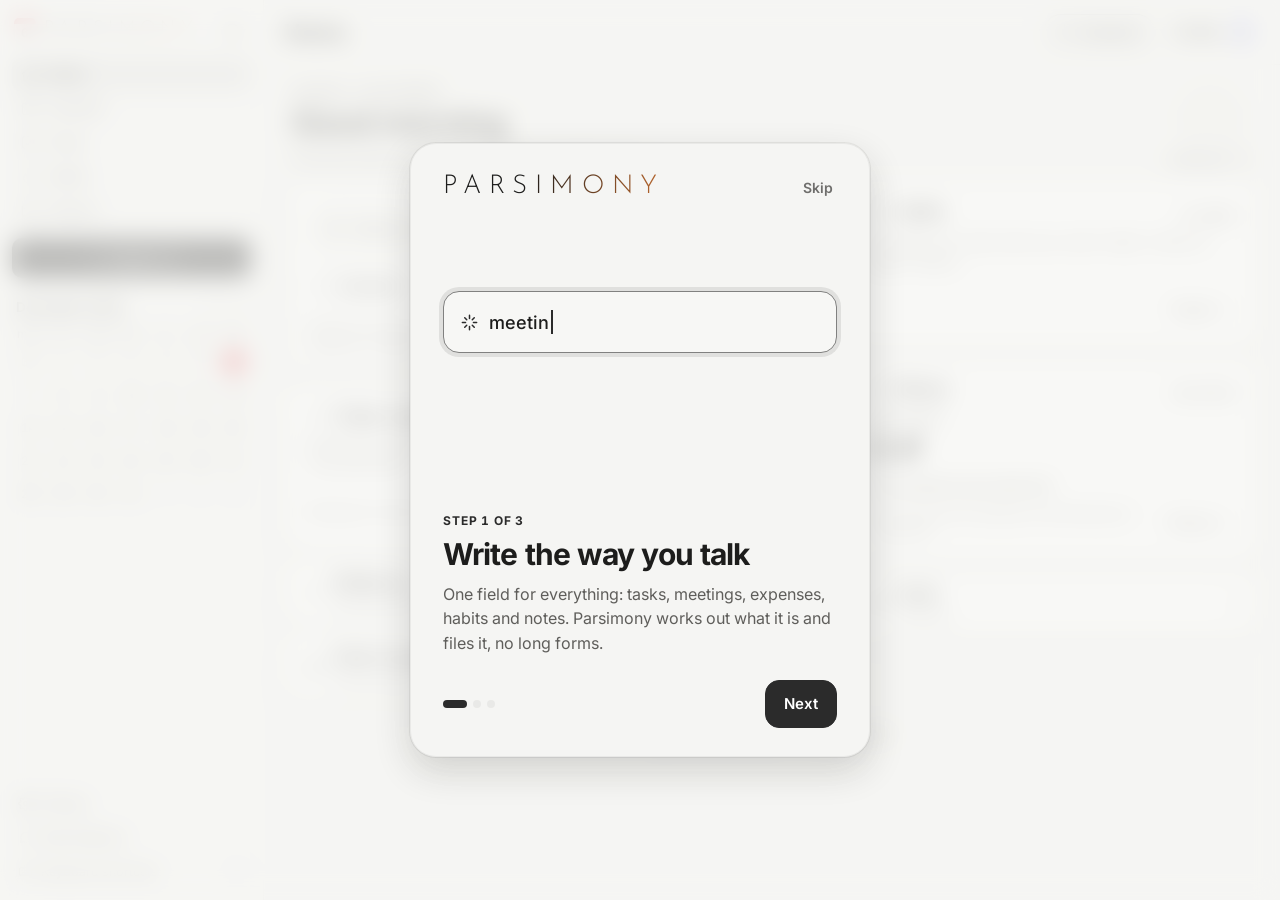
==== commit bf569452: "Другие календари: ссылка-подписка на свои события для Google, Яндекса и iPhone и чужие календари по " ====
--- a/index.html
+++ b/index.html
@@ -75,8 +75,10 @@
 <script src="js/layout.js"></script>
 <script src="js/tour.js"></script>
 <script src="js/input.js"></script>
+<script src="js/hold.js"></script>
 <script src="js/share.js"></script>
 <script src="js/cloud.js"></script>
+<script src="js/sync.js"></script>
 <script src="js/friends.js"></script>
 <script src="js/chat.js"></script>
 <script src="js/admin.js"></script>
--- a/css/app.css
+++ b/css/app.css
@@ -48,6 +48,7 @@
 body{font-family:var(--font);font-size:14px;line-height:1.4;background:var(--bg);color:var(--tx);font-variant-numeric:tabular-nums;-webkit-font-smoothing:antialiased;-moz-osx-font-smoothing:grayscale;-webkit-text-size-adjust:100%}
 button{font:inherit;color:inherit;background:none;border:0;padding:0;cursor:pointer}
 input,select,textarea{font:inherit;color:inherit}
+option,optgroup{background-color:var(--sf);color:var(--tx)}   /* пункты выпадающего списка — в цветах темы: на тёмных был белый фон и светлый текст (24 ноября 2026) */
 /* Рамка фокуса — только при работе с клавиатуры (мышью и пальцем её не видно); заметная: сплошной цвет акцента (аудит, 20 октября 2026) */
 :focus-visible{outline:2px solid var(--acc);outline-offset:2px}
 [tabindex="-1"]:focus,[tabindex="-1"]:focus-visible{outline:none}   /* окно и пункты поиска получают фокус программно — рамка вокруг всего окна не нужна */
@@ -109,6 +110,7 @@
 .wg-allcol.wknd{background:var(--wk)}
 .wg-chip{text-align:left;border-radius:5px;padding:2px 6px;font-size:12px;font-weight:600;line-height:16px;white-space:nowrap;overflow:hidden;text-overflow:ellipsis;background:color-mix(in srgb,var(--c) var(--mix),var(--bg));color:color-mix(in srgb,var(--c) var(--mixtx),var(--tx));transition:filter .12s}
 .wg-chip.done{text-decoration:line-through;opacity:.6}
+.v-week .wg-chip{white-space:normal;display:-webkit-box;-webkit-line-clamp:2;-webkit-box-orient:vertical;word-break:normal;overflow-wrap:break-word;line-height:15px}   /* Неделя: названия «весь день» — до двух строк, полностью — при наведении (24 ноября 2026, пункт 16 списка удобства: обрезались до 8–9 букв) */
 .wg-body{display:flex;padding-top:10px}
 .wg-hours{width:var(--gut);flex:none;position:relative}
 .wg-hourrow{height:var(--rh);position:relative}
@@ -131,6 +133,7 @@
 .wg-rs::after{content:'';position:absolute;left:50%;bottom:3px;width:20px;height:3px;margin-left:-10px;border-radius:2px;background:currentColor;opacity:0;transition:opacity .12s}
 .wg-block.dragging{z-index:6;cursor:grabbing;box-shadow:inset 3px 0 0 var(--c),0 10px 24px rgba(0,0,0,.25);opacity:.96;left:1px!important;width:calc(100% - 3px)!important}
 body.dragmode{-webkit-user-select:none;user-select:none;cursor:grabbing}
+input,textarea,[contenteditable=true]{-webkit-user-select:text;user-select:text}   /* на iPhone поле с унаследованным user-select:none не принимает ввод */
 .wg-ghost{position:absolute;left:2px;right:3px;border-radius:var(--r1);background:color-mix(in srgb,var(--acc) 12%,transparent);border:1.5px dashed color-mix(in srgb,var(--acc) 60%,transparent);pointer-events:none;font-size:12px;font-weight:600;padding:2px 6px;color:var(--tx);z-index:4}
 .wg-now{position:absolute;left:-1px;right:0;height:2px;margin-top:-1px;background:var(--red);z-index:3;pointer-events:none}
 .wg-now::before{content:'';position:absolute;left:-4px;top:-4px;width:10px;height:10px;border-radius:50%;background:var(--red)}
--- a/css/sections.css
+++ b/css/sections.css
@@ -165,6 +165,29 @@
 .pf-more{width:38px;padding:0}
 .pf-cols{display:flex;flex-direction:column;gap:12px}
 .pf-about-t{margin:0 0 10px;font-size:14px;line-height:1.55;white-space:pre-wrap;overflow-wrap:anywhere}
+/* Профиль (24 ноября 2026, пункт 14 списка удобства): числа строкой вместо шести плиток, достижения — значками вместо четырёх строк */
+.pf-nums{display:grid;grid-template-columns:repeat(6,minmax(0,1fr));padding:16px 6px}
+.pf-n{display:flex;flex-direction:column;align-items:center;gap:3px;min-width:0;padding:0 8px;text-align:center}
+.pf-n+.pf-n{border-left:1px solid var(--line)}
+.pf-n b{max-width:100%;font-size:22px;font-weight:700;letter-spacing:-.02em;line-height:1.15;white-space:nowrap;overflow:hidden;text-overflow:ellipsis}
+.pf-n span{font-size:12px;line-height:1.3;color:var(--mut)}
+.pf-nums.ph{display:block;padding:12px 4px 12px 2px}
+.pf-nrow{display:grid;grid-template-columns:repeat(3,minmax(0,1fr)) 30px;align-items:center}
+.pf-nrow+.pf-nrow{margin-top:12px;padding-top:12px;border-top:1px solid var(--line)}
+.pf-nums.ph .pf-n{padding:0 4px}.pf-nums.ph .pf-n b{font-size:19px}
+.pf-nmore{width:30px;height:30px;border-radius:8px;display:grid;place-items:center;color:var(--mut)}
+.pf-nmore svg{transform:rotate(90deg);transition:transform .2s}.pf-nmore[aria-expanded=true] svg{transform:rotate(-90deg)}
+.pf-about-add{display:inline-flex;align-items:center;gap:7px;height:36px;padding:0 14px;margin:0 0 10px;border-radius:999px;border:1px dashed var(--line);font-size:14px;font-weight:550;color:var(--tx2)}
+.achb{display:grid;grid-template-columns:repeat(6,minmax(0,1fr));gap:10px 4px}
+.achb-i{display:flex;flex-direction:column;align-items:center;gap:7px;min-width:0;padding:3px 0;border-radius:12px}
+.achb-e{position:relative;width:46px;height:46px;border-radius:50%;display:grid;place-items:center;font-size:22px;background:color-mix(in srgb,var(--c-yellow) 22%,var(--bg));box-shadow:0 0 0 2px color-mix(in srgb,var(--c-yellow) 55%,transparent)}
+.achb-i:not(.ok) .achb-e{background:var(--hov);box-shadow:none}
+.achb-i:not(.ok) .achb-e>span{filter:grayscale(1);opacity:.45}
+.achb-i:not(.ok) .achb-e::after{content:'';position:absolute;inset:-3px;border-radius:50%;background:conic-gradient(var(--acc) var(--p),var(--line) 0);-webkit-mask:radial-gradient(farthest-side,transparent calc(100% - 3px),#000 calc(100% - 2.5px));mask:radial-gradient(farthest-side,transparent calc(100% - 3px),#000 calc(100% - 2.5px))}
+.achb-n{display:none;-webkit-line-clamp:2;-webkit-box-orient:vertical;overflow:hidden;font-size:12px;line-height:1.25;text-align:center;color:var(--tx2);overflow-wrap:normal;word-break:normal}
+.achb-i:not(.ok) .achb-n{color:var(--mut)}
+.achb-next{margin:14px 0 0;font-size:13px;color:var(--mut)}.achb-next b{color:var(--tx);font-weight:600}
+.achq-d{margin:0 2px 10px;font-size:14px;line-height:1.4}.achq-p{margin:0 2px 2px}.achq-ok{display:flex;align-items:center;gap:6px;margin:0 2px;font-size:14px;font-weight:600;color:var(--good)}
 .pf-det{list-style:none;margin:0;padding:0;display:flex;flex-direction:column;gap:7px}
 .pf-det li{display:flex;align-items:center;gap:9px;font-size:13px;color:var(--tx2)}
 .pf-det svg{color:var(--mut);flex:none}
@@ -210,16 +233,12 @@
 .pf-motto{width:100%;border:0;background:transparent;font-size:14.5px;color:var(--tx2);padding:4px 0;outline:0;border-radius:0}
 .pf-name:focus,.pf-motto:focus{box-shadow:inset 0 -1.5px 0 var(--acc)}
 .pf-id small{display:block;font-size:12.5px;color:var(--mut);margin-top:6px}
-.pf-stats{display:grid;grid-template-columns:1fr 1fr;gap:8px}
 .ach{display:grid;grid-template-columns:1fr;gap:8px}
 .card-h-r{display:inline-flex;align-items:center;gap:10px}
 .card-h-r small{font-size:12.5px;color:var(--mut)}
 .ach-all{grid-template-columns:1fr!important}
 .pf-friends,.pf-plans{display:flex;flex-direction:column}
 .pf-friends .card-h,.pf-plans .card-h{margin-bottom:12px}
-.fr-ghost{display:flex;margin:0 0 12px 6px}
-.fr-ghost{gap:8px}
-.fr-ghost span{width:36px;height:36px;border-radius:50%;flex:none;background:color-mix(in srgb,var(--c-blue) calc(10% + var(--i) * 6%),var(--hov))}
 /* ---- Друзья (friends.js) ---- */
 .hdr-ava{position:relative}
 .fr-dot{position:absolute;top:2px;right:2px;width:10px;height:10px;border-radius:50%;background:var(--acc);box-shadow:0 0 0 2px var(--bg)}
@@ -352,17 +371,30 @@
 /* Лидеры и карточка «Друзья» */
 .fr-acts{display:flex;flex-wrap:wrap;gap:8px;margin-top:14px}
 .fr-acts .btn{flex:1 1 auto;height:38px;padding:0 12px;font-size:13.5px}
-.fr-emptyb{display:flex;flex-direction:column;align-items:center;text-align:center;padding:4px 8px 2px}
-.fr-emptyb .fr-ghost{margin:0 0 12px}
-.fr-emptyb b{font-size:15px;font-weight:700}
-.fr-emptyb p{margin:4px 0 0;font-size:13px;color:var(--tx2);line-height:1.45;max-width:420px}
 .fr-inbox{border:1px solid color-mix(in srgb,var(--acc) 30%,var(--line));background:color-mix(in srgb,var(--acc) 7%,transparent);border-radius:var(--r3);padding:4px 12px 6px;margin-bottom:6px}
 .fr-inbox .fr-sec{color:var(--acc)}
-.fr-strip{display:flex;gap:6px;overflow-x:auto;padding:2px 0 4px;scrollbar-width:none}
-.fr-strip::-webkit-scrollbar{display:none}
-.fr-chip{flex:none;width:76px;display:flex;flex-direction:column;align-items:center;gap:6px;padding:8px 2px;border-radius:12px}
-.fr-chip span{font-size:12px;font-weight:500;max-width:100%;overflow:hidden;text-overflow:ellipsis;white-space:nowrap;color:var(--tx2)}
 .frl-all{width:100%;height:38px;margin-top:10px}
+/* Карточка «Друзья» в профиле (24 ноября 2026, «сделай плашку друзей более привлекательной»): кружки-«истории», пьедестал, пустые состояния */
+.fr-hero{display:flex;flex-direction:column;align-items:center;text-align:center;padding:4px 2px 2px}
+.fr-faces{display:flex;align-items:center;margin-bottom:12px}
+.fr-faces span{width:46px;height:46px;border-radius:50%;display:grid;place-items:center;font-size:23px;margin-left:-8px;background:color-mix(in srgb,var(--fc) 24%,var(--sf));box-shadow:0 0 0 3px var(--sf)}
+.fr-faces span:first-child{margin-left:0}
+.fr-faces span:nth-child(3){width:54px;height:54px;font-size:27px;z-index:1}
+.fr-hero b{font-size:17px;font-weight:700}
+.fr-hero p{margin:4px 0 0;font-size:13px;color:var(--tx2);line-height:1.45;max-width:440px}
+.fr-why{list-style:none;width:100%;max-width:520px;margin:14px 0 0;padding:0;display:grid;grid-template-columns:repeat(3,minmax(0,1fr));gap:6px}
+.fr-why li{display:flex;flex-direction:column;align-items:center;gap:5px;padding:10px 6px;border-radius:12px;background:var(--hov);font-size:12.5px;font-weight:550;line-height:1.3;color:var(--tx2)}
+.fr-why li span{font-size:20px}
+.frs{display:flex;gap:2px;overflow-x:auto;margin:-2px -6px 2px;padding:2px 6px 6px;scrollbar-width:none;overscroll-behavior-x:contain}
+.frs::-webkit-scrollbar{display:none}
+.frs-i{flex:none;width:70px;display:flex;flex-direction:column;align-items:center;gap:5px;padding:2px 0 4px;border-radius:12px;color:inherit}
+.frs-ring{width:60px;height:60px;border-radius:50%;display:grid;place-items:center;background:var(--line)}
+.frs-ring .ava{box-shadow:0 0 0 2.5px var(--sf)}
+.frs-ring.on{background:conic-gradient(from 200deg,var(--acc),#f59e0b,#ec4899,var(--acc))}
+.frs-add .frs-ring{background:none;border:1.5px dashed color-mix(in srgb,var(--tx) 32%,transparent);color:var(--tx2)}
+.frs-n{max-width:100%;font-size:12px;font-weight:500;color:var(--tx2);overflow:hidden;text-overflow:ellipsis;white-space:nowrap}
+.fr-sec-r{margin-left:auto;font-weight:600;text-transform:none;letter-spacing:0;font-size:12px}
+@media(hover:hover){.frs-i:hover{background:var(--hov)}}
 .frl-tabs{display:flex;gap:6px;overflow-x:auto;margin:14px 0 12px;padding-bottom:2px;scrollbar-width:none}
 .frl-tabs::-webkit-scrollbar{display:none}
 .frl-tabs button{flex:none;height:34px;padding:0 14px;border-radius:999px;border:1px solid var(--line);font-size:13px;font-weight:600;color:var(--tx2)}
@@ -382,17 +414,22 @@
 .frl-nm b{font-size:14px;font-weight:600;white-space:nowrap;overflow:hidden;text-overflow:ellipsis}
 .frl-nm small{flex:none;font-size:12px;color:var(--mut)}
 .frl-nm em{flex:none;font-style:normal;font-size:11.5px;font-weight:700;color:var(--acc)}
-.frl-n.m{font-size:20px}
+.frl-n.m{display:grid;place-items:center;margin:-4px 0}
+.frl-n .medal{display:block;filter:drop-shadow(0 1px 1.5px rgba(0,0,0,.22))}
 li.top .frl-v{color:var(--tx)}
-@media(hover:hover){button.frl-row:hover,.fr-chip:hover{background:var(--hov)}}
+@media(hover:hover){button.frl-row:hover{background:var(--hov)}}
 .frl-goal{margin:12px 0 0;text-align:center;font-size:13.5px;font-weight:600;color:var(--tx2)}
+.frl-goal.win{color:#b07d00}
+li.p1 .frl-bar i{background:linear-gradient(90deg,#f6dc68,#ecac40)}li.p2 .frl-bar i{background:linear-gradient(90deg,#e0e5eb,#a3acb8)}li.p3 .frl-bar i{background:linear-gradient(90deg,#f0b98a,#cd8550)}
+.frl-gap{text-align:center;font-weight:700;letter-spacing:.2em;color:var(--mut);line-height:1;padding:4px 0}
+.frl-gap+.frl-list{margin-top:0;border-top:0}
 .frl-list{list-style:none;margin:14px 0 0;padding:0;border-top:1px solid var(--line)}
 .frl-list li{border-bottom:1px solid var(--line)}
 .frl-list li:last-child{border-bottom:0}
 .frl-row{display:flex;align-items:center;gap:10px;width:100%;padding:9px 6px;border-radius:10px;text-align:left}
 li.me .frl-row{background:color-mix(in srgb,var(--acc) 9%,transparent)}
-.frl-n{flex:none;width:24px;text-align:center;font-weight:700;color:var(--tx2);font-variant-numeric:tabular-nums}
-.frl-bar{height:6px;border-radius:999px;background:var(--hov2);overflow:hidden}
+.frl-n{flex:none;width:28px;text-align:center;font-weight:700;color:var(--tx2);font-variant-numeric:tabular-nums}
+.frl-bar{height:8px;border-radius:999px;background:var(--hov2);overflow:hidden}
 .frl-bar i{display:block;height:100%;border-radius:inherit;background:linear-gradient(90deg,color-mix(in srgb,var(--acc) 60%,transparent),var(--acc))}
 .frl-v{flex:none;font-size:13px;font-weight:600;color:var(--tx2);white-space:nowrap}
 .frl-empty{display:flex;flex-direction:column;align-items:center;text-align:center;padding:10px 8px 4px}
@@ -674,6 +711,32 @@
 .hg-d th b{display:inline-block;font-size:12px;font-weight:600;min-width:20px;border-radius:6px;padding:1px 2px}
 .hg-d th.is-today b{background:var(--red);color:#fff}
 .hg td{height:30px}
+/* «Привычки» на телефоне: неделя — строка на привычку, название слева, 7 клеток рядом (24 ноября 2026) */
+.hg-vseg{margin-bottom:10px}
+.hgw-nav{display:flex;align-items:center;justify-content:space-between;gap:8px;margin:0 0 4px}
+.hgw-nav span{display:flex;flex-direction:column;align-items:center;line-height:1.2}
+.hgw-nav b{font-size:15px;font-weight:650}.hgw-nav small{font-size:12px;color:var(--mut);font-weight:600}
+.hg.wk{min-width:0;width:100%;table-layout:fixed;border-collapse:collapse}
+.hg.wk th,.hg.wk td{padding:0;text-align:center}
+.hg.wk .hg-name{width:auto;text-align:left;padding-right:6px}
+.hg.wk thead th:not(.hg-name),.hg.wk tbody td,.hg.wk tfoot td{width:31px}
+.hg.wk .hg-name button{display:flex;align-items:center;gap:6px;width:100%;text-align:left;font-size:13.5px;line-height:1.2;font-weight:550}
+.hg.wk .hg-name .em{flex:none}
+.hg.wk .hg-name .nm{min-width:0;overflow-wrap:normal;word-break:normal;display:-webkit-box;-webkit-line-clamp:2;-webkit-box-orient:vertical;overflow:hidden}
+.hg.wk tbody td{height:40px}
+.hg.wk .hc{width:27px;height:27px;border-radius:7px}
+.hg.wk thead th{font-size:11.5px;padding-bottom:4px}.hg.wk thead th b{display:block;font-size:14px}
+.hg.wk .hg-addrow th{padding-top:8px}
+.hg.wk tfoot td,.hg.wk tfoot th{font-size:11.5px;color:var(--mut);font-weight:600;padding-top:6px}
+/* Таблица месяца: карточка обрезает закреплённые столбцы по скруглению (на темах с градиентом и стеклом они торчали углами) */
+.card:has(> .hscroll){overflow:hidden}
+/* Ясная граница между закреплёнными столбцами и днями (24 ноября 2026, просьба пользователя «добавь ясную разграничительную линию») */
+.hg{--hg-div:color-mix(in srgb,var(--tx) 26%,transparent)}
+.hg .sticky-col{box-shadow:inset -1.5px 0 0 var(--hg-div)!important}
+.hg .hg-pc{box-shadow:inset 1.5px 0 0 var(--hg-div)!important}
+.hg.wk .hg-name{box-shadow:inset -1.5px 0 0 var(--hg-div)}
+.hg.wk .hg-addrow .hg-name{box-shadow:none}
+.hg.wk tbody td:nth-child(2),.hg.wk tfoot td:nth-child(2),.hg.wk thead th:nth-child(2){padding-left:3px}
 .hg td.is-today,.hg-d th.is-today{background:color-mix(in srgb,var(--red) 6%,transparent)}
 .hg td.wknd:not(.is-today){background:var(--wk)}
 .hc{width:22px;height:22px;border-radius:6px;border:1.5px solid color-mix(in srgb,var(--w,var(--c-blue)) 50%,var(--line));display:inline-grid;place-items:center;color:#fff;vertical-align:middle;transition:background .12s,border-color .12s,transform .1s}
@@ -938,7 +1001,6 @@
   main.sec{padding:18px 24px 48px;gap:16px}
   .hm-hero{padding:24px 28px;gap:24px}
   .hm-greet{font-size:36px}
-  .ach4{grid-template-columns:repeat(4,minmax(0,1fr))!important}
   .fr-stats{grid-template-columns:repeat(auto-fit,minmax(150px,1fr))}
   .frb-cols{display:grid;grid-template-columns:minmax(0,1.3fr) minmax(0,1fr);gap:16px;align-items:start}
   .frb-col{gap:16px}
@@ -948,7 +1010,9 @@
   .pf-bar .pf-ava{margin-top:-56px}
   .pf-nm{font-size:30px}
   .pf-cols{display:grid;grid-template-columns:minmax(0,1fr) minmax(0,1.25fr);gap:16px;align-items:stretch}
-  .pf-cols .pf-stats{grid-template-columns:repeat(3,minmax(0,1fr));align-content:start}
+  .achb-n{display:-webkit-box}
+  .achb{gap:14px 8px}
+  .achb-e{width:54px;height:54px;font-size:26px}
   .pe-wrap{display:grid;grid-template-columns:220px minmax(0,1fr);gap:20px;align-items:start;max-width:1040px}
   .pe-nav{flex-direction:column;position:sticky;top:calc(var(--hh) + 16px)}
   .pe-nav button{justify-content:flex-start}
--- a/css/ui2.css
+++ b/css/ui2.css
@@ -114,8 +114,8 @@
 #shask .btn{height:40px;flex:none}
 /* Окна (22 ноября 2026): листаются только по вертикали и не тянут за собой страницу; язычок всегда наверху окна */
 #sh{overflow-x:hidden;overflow-y:auto;overscroll-behavior:contain}
-#ov{touch-action:none;overscroll-behavior:contain}
-@media(pointer:coarse){html.sh-lock,html.sh-lock body{overflow:hidden}}
+#ov{overscroll-behavior:contain}
+/* Страница под окном не листается — без overflow:hidden у html/body (на iPhone с ним сразу закрывалась клавиатура в полях окна): touchmove у #ov, calendar.js */
 @media(max-width:899px){
   #sh>.grab{position:sticky;top:-8px;z-index:7;width:auto;height:22px;margin:-8px -18px 0;border-radius:18px 18px 0 0;background:var(--sf)}
   #sh>.grab::before{content:"";position:absolute;left:50%;top:8px;width:38px;height:5px;margin-left:-19px;border-radius:3px;background:var(--hov2)}
@@ -220,6 +220,15 @@
 .t2-flt{display:flex;flex-direction:column;gap:10px;margin:10px 0 6px}
 .t2-flt .seg2{align-self:flex-start}
 .t2-prios{display:flex;gap:6px;flex-wrap:wrap}
+/* «Задачи» на телефоне (23 ноября 2026): фильтр и «Важность» в одну строку, серия — одной строкой, задачи по дням */
+.t2-frow{display:flex;align-items:center;gap:8px}.t2-frow .seg2{flex:1;min-width:0}.t2-frow .seg2 button{flex:1 1 auto;min-width:0;padding-left:7px;padding-right:7px}
+.t2-pbtn{flex:none;display:inline-flex;align-items:center;justify-content:center;gap:6px;height:34px;min-width:38px;padding:0 10px;border-radius:999px;border:1px solid var(--line);font-size:13px;font-weight:600;color:var(--tx2)}
+.t2-pbtn[aria-expanded=true]{background:var(--hov2)}
+.t2-pbtn.on{border-color:var(--c);color:var(--tx)}.t2-pbtn.on i{width:8px;height:8px;border-radius:50%;background:var(--c)}
+.ts-hero.mini{min-height:0;flex-direction:row;align-items:center;justify-content:space-between;gap:10px;padding:12px 14px}
+.ts-hero.mini .ts-hp{position:static;flex:none}
+.ts-mn{font-size:13px;line-height:1.3;color:inherit;opacity:.92}.ts-mn b{font-size:18px;font-weight:800;margin-right:2px}
+.t3-gh.late b{color:var(--c-orange)}
 .t2-prios .tk-pr{height:32px;border-radius:999px;padding:0 12px}
 
 /* ---- Неделя: свёрнутые пустые часы ---- */
@@ -484,6 +493,33 @@
 body.ui2 main.sec .h2-tight .h2-blk.card{padding-top:12px;padding-bottom:12px}
 .h2-tight .fold.h2-blk > :first-child{min-height:46px;padding-top:5px;padding-bottom:5px}   /* свёрнутые строки ниже, но не меньше пальца */
 .h2-tight .f2-bar{margin-top:10px}
+/* Главная на телефоне — вариант 3 «Сводка сверху» (23 ноября 2026): сводка вместо кольца, кнопка видов у «+», «Сделано: N», точка календаря, плитки */
+.h2-sum{display:grid;grid-auto-flow:column;grid-auto-columns:1fr;padding:4px!important;gap:0}
+.h2-sum button{display:flex;flex-direction:column;align-items:flex-start;gap:2px;min-width:0;padding:10px 12px;border-radius:12px;text-align:left}
+.h2-sum b{margin-top:auto}
+.h2-sum button+button{border-left:1px solid var(--line);border-radius:0}
+.h2-sum small{font-size:12px;font-weight:600;line-height:1.25;color:var(--mut)}
+.h2-sum b{font-size:18px;font-weight:700;white-space:nowrap}
+.h2-sum b.neg{color:var(--c-orange)}
+@media(hover:hover){.h2-sum button:hover{background:var(--hov)}}
+.om-kinds{width:40px;height:40px;flex:none;display:grid;place-items:center;border-radius:12px;background:var(--hov);color:var(--tx2)}
+.om-kinds[aria-expanded=true],.om-kinds.on{background:var(--acc);color:var(--accfg)}
+.om.kinds .om-types{display:none}
+.om.kinds .om-prev:has(> .om-hint){display:none}   /* подсказка под пустой строкой — не нужна, виды и «Подробно» за кнопкой */
+.cf-gd{display:flex;align-items:baseline;gap:8px;width:100%;text-align:left;color:inherit;font:inherit;letter-spacing:inherit;text-transform:inherit}
+.cf-gd svg{margin-left:auto;align-self:center;color:var(--mut)}
+.om.kinds.kopen .om-types{display:grid;grid-template-columns:repeat(4,minmax(0,1fr));gap:8px;margin:10px 0 0;padding:0;overflow:visible;-webkit-mask-image:none;mask-image:none}
+.om.kinds.kopen .om-t{display:flex;flex-direction:column;justify-content:center;gap:6px;height:auto;min-height:64px;padding:10px 4px 9px;border-radius:14px;background:var(--bg2);font-size:12.5px;white-space:normal;text-align:center;line-height:1.15}
+.om.kinds.kopen .om-t svg{width:20px;height:20px;opacity:.85}
+.om.kinds.kopen .om-t.on{background:var(--acc);color:var(--accfg);border-color:transparent}
+.h2-tight .h2-omni{padding:10px!important}
+.pl-dot{display:inline-block;width:8px;height:8px;border-radius:50%;background:var(--c);margin-right:8px;vertical-align:1px}
+.hm-done{display:flex;justify-content:space-between;align-items:center;width:100%;margin-top:4px;padding:10px 0 2px;border-top:1px solid var(--line);font-size:14px;font-weight:600;color:var(--mut)}
+.hm-done>span{display:inline-flex;align-items:center;gap:6px}.hm-done i{font-style:normal}
+.h2-tiles{display:grid;grid-auto-flow:column;grid-auto-columns:1fr;gap:8px}
+.h2-tile{display:flex;flex-direction:column;align-items:flex-start;gap:5px;min-width:0;min-height:88px;padding:12px;border-radius:var(--rc);background:var(--card);border:1px solid var(--cardbd);box-shadow:var(--cardsh);text-align:left;color:var(--tx)}
+.h2-tile svg{color:var(--mut)}.h2-tile b{font-size:14px;font-weight:650}
+.h2-tile small{font-size:12px;line-height:1.3;color:var(--mut);display:-webkit-box;-webkit-line-clamp:2;-webkit-box-orient:vertical;overflow:hidden}
 .h2-cust{display:flex;justify-content:center;margin-top:4px}
 .h2-cust .lnk{display:inline-flex;align-items:center;gap:6px;min-height:40px;padding:0 12px;font-size:13.5px;color:var(--mut);text-decoration:none;border-radius:10px}
 .h2-cust .lnk:hover{color:var(--tx);background:var(--hov)}
@@ -1425,4 +1461,43 @@
 #bgate p{margin:0;color:var(--tx2);font-size:15px;line-height:1.5;overflow-wrap:anywhere}
 #bgate p b{color:var(--tx)}
 .bg-acts{width:100%;display:flex;flex-direction:column;gap:10px;margin-top:10px}
+.bg-ver{margin-top:6px;font-size:12px;color:var(--mut)}
 .bg-acts .btn{width:100%;height:46px;justify-content:center;font-size:15px;text-decoration:none}
+
+/* Меню пункта по долгому нажатию, правой кнопке и клавише меню (24 ноября 2026, js/hold.js) */
+.t3-row,.pl-row,.mchip,.h2-hc,.h2-hab,.hg .hg-name button,.hg .hc,.gl-card,.fh-row,.hm-op,.sbl-buy,.nt-row{-webkit-touch-callout:none;-webkit-user-select:none;user-select:none}
+#hmb{position:fixed;inset:0;z-index:90;background:rgba(0,0,0,.16);animation:hmFade .15s ease}
+#hm{position:fixed;z-index:91;left:0;top:0;width:max-content;min-width:230px;max-width:min(320px,calc(100vw - 16px));padding:6px;border-radius:16px;background:var(--sf);color:var(--tx);border:1px solid var(--line);box-shadow:0 14px 40px rgba(0,0,0,.24),0 2px 8px rgba(0,0,0,.08);transform-origin:var(--ox,50%) var(--oy,0);animation:hmIn .17s cubic-bezier(.2,.9,.3,1.15)}
+#hm:focus{outline:none}
+.hm-h{display:flex;flex-direction:column;gap:2px;min-width:0;padding:6px 10px 9px;margin-bottom:4px;border-bottom:1px solid var(--line)}
+.hm-h b{font-size:14px;font-weight:650;overflow:hidden;text-overflow:ellipsis;white-space:nowrap}
+.hm-h small{font-size:12px;color:var(--mut)}
+.hm-i{display:flex;align-items:center;gap:11px;width:100%;min-height:44px;padding:0 12px;border-radius:10px;font-size:15px;font-weight:500;color:var(--tx);text-align:left}
+.hm-i span{min-width:0;overflow:hidden;text-overflow:ellipsis;white-space:nowrap}
+.hm-i svg{flex:none;color:var(--mut)}
+.hm-i:hover,.hm-i:focus-visible{background:var(--hov2)}
+.hm-i:focus-visible{outline:2px solid var(--acc);outline-offset:-2px}
+.hm-i.dng,.hm-i.dng svg{color:var(--dng)}
+.hm-ask{padding:8px 10px 10px;font-size:14px;line-height:1.35;max-width:280px}
+.hm-ask small{display:block;margin-top:4px;color:var(--mut);font-size:12.5px}
+.held{outline:2px solid var(--acc);outline-offset:-2px;border-radius:10px;background:color-mix(in srgb,var(--acc) 8%,transparent)}
+@keyframes hmIn{from{opacity:0;transform:scale(.92)}to{opacity:1;transform:none}}
+@keyframes hmFade{from{opacity:0}to{opacity:1}}
+@media (prefers-reduced-motion:reduce){#hm,#hmb{animation:none}}
+@media (min-width:900px){.hm-i{min-height:36px;font-size:14px}#hm{min-width:210px}}
+
+/* Другие календари (25 ноября 2026, js/sync.js): ссылка-подписка и календари по ссылке; события из них — без галочки (.ro) */
+.ext-dot{display:inline-block;width:10px;height:10px;border-radius:50%;background:var(--c);flex:none;vertical-align:middle;margin-right:6px}
+.t3-ck.ro,.chk.ro{background:color-mix(in srgb,var(--pc,var(--c)) 22%,transparent);border-style:dashed;border-color:color-mix(in srgb,var(--pc,var(--c)) 70%,transparent);cursor:default}
+.feed-link .fin{width:100%;font-size:13px;color:var(--tx2)}
+.feed-btns{display:flex;flex-wrap:wrap;gap:8px;margin-top:8px}.feed-btns>*{flex:1 1 auto;justify-content:center}
+.sync-how{margin:10px 0 4px;font-size:13.5px;color:var(--tx2)}.sync-how summary{cursor:pointer;font-weight:600;color:var(--tx)}
+.sync-how ul{margin:8px 0 0;padding-left:18px;display:flex;flex-direction:column;gap:6px;line-height:1.45}
+.set-sec.sm{font-size:12px;margin-top:12px}
+.sub-row{display:flex;align-items:center;gap:8px;padding:8px 0;border-bottom:1px solid var(--line)}
+.sub-t{flex:1;min-width:0;display:flex;flex-direction:column}
+.sub-name{border:0;background:none;font:inherit;font-weight:600;font-size:15px;color:var(--tx);padding:2px 0;min-width:0}
+.sub-t small{font-size:12px;color:var(--mut)}
+.sub-row .ic.dng{color:var(--dng)}
+.sub-add{display:flex;gap:8px;margin-top:10px}.sub-add .fin{flex:1;min-width:0}
+.ext-ev .set-row b{font-weight:600;text-align:right}
--- a/css/glass.css
+++ b/css/glass.css
@@ -1,6 +1,7 @@
-/* Темы «Жидкое стекло» — Хром и набор «Небосвод» (День, Закат, Ночь, Сумерки). Файл собирает tools/glass-build.mjs — правьте там.
+/* Темы «Жидкое стекло» — Хром (светлый gl-chrome и тёмный gl-chrome-d) и набор «Небосвод» (День, Закат, Ночь, Сумерки). Файл собирает tools/glass-build.mjs — правьте там.
    Обои — --sk-bg (их рисует body::before из skins.css), стекло — переменные --gl* у каждой темы. Преломление края в Chrome — js/glass.js (--glf). */
 [data-skin=gl-chrome]{--sk-bg:url("data:image/svg+xml,%3Csvg%20xmlns%3D%27http%3A%2F%2Fwww.w3.org%2F2000%2Fsvg%27%20viewBox%3D%270%200%201200%201200%27%3E%3Cdefs%3E%3ClinearGradient%20id%3D%27m0%27%20x1%3D%270%27%20y1%3D%270%27%20x2%3D%271%27%20y2%3D%271%27%3E%3Cstop%20offset%3D%270%27%20stop-color%3D%27%23f6f7f9%27%2F%3E%3Cstop%20offset%3D%27.5%27%20stop-color%3D%27%23d9dce2%27%2F%3E%3Cstop%20offset%3D%271%27%20stop-color%3D%27%23eef0f3%27%2F%3E%3C%2FlinearGradient%3E%20%3ClinearGradient%20id%3D%27m1%27%20x1%3D%270%27%20y1%3D%270%27%20x2%3D%270%27%20y2%3D%271%27%3E%3Cstop%20offset%3D%270%27%20stop-color%3D%27%23ffffff%27%2F%3E%3Cstop%20offset%3D%27.35%27%20stop-color%3D%27%23b9bec8%27%2F%3E%3Cstop%20offset%3D%27.6%27%20stop-color%3D%27%237d838f%27%2F%3E%3Cstop%20offset%3D%27.85%27%20stop-color%3D%27%23d4d8df%27%2F%3E%3Cstop%20offset%3D%271%27%20stop-color%3D%27%23f4f5f7%27%2F%3E%3C%2FlinearGradient%3E%20%3ClinearGradient%20id%3D%27m2%27%20x1%3D%270%27%20y1%3D%270%27%20x2%3D%270%27%20y2%3D%271%27%3E%3Cstop%20offset%3D%270%27%20stop-color%3D%27%23fafbfc%27%2F%3E%3Cstop%20offset%3D%27.3%27%20stop-color%3D%27%239aa0ab%27%2F%3E%3Cstop%20offset%3D%27.55%27%20stop-color%3D%27%235e6470%27%2F%3E%3Cstop%20offset%3D%27.8%27%20stop-color%3D%27%23c8ccd4%27%2F%3E%3Cstop%20offset%3D%271%27%20stop-color%3D%27%23ffffff%27%2F%3E%3C%2FlinearGradient%3E%20%3Cfilter%20id%3D%27b2%27%20x%3D%27-5%25%27%20y%3D%27-50%25%27%20width%3D%27110%25%27%20height%3D%27200%25%27%3E%3CfeGaussianBlur%20stdDeviation%3D%272%27%2F%3E%3C%2Ffilter%3E%3C%2Fdefs%3E%20%3Crect%20width%3D%271200%27%20height%3D%271200%27%20fill%3D%27url(%23m0)%27%2F%3E%20%3Cpath%20d%3D%27M-100%20300%20C%20200%20120%20480%20420%20760%20260%20S%201160%2080%201320%20200%20L1320%20520%20C%201100%20380%20880%20600%20620%20560%20S%20160%20420%20-100%20600%20Z%27%20fill%3D%27url(%23m1)%27%2F%3E%20%3Cpath%20d%3D%27M-100%20640%20C%20220%20500%20520%20780%20820%20640%20S%201180%20520%201320%20600%20L1320%20900%20C%201060%20800%20860%201000%20560%20960%20S%20120%20820%20-100%20960%20Z%27%20fill%3D%27url(%23m2)%27%2F%3E%20%3Cpath%20d%3D%27M-100%201000%20C%20240%20900%20560%201100%20880%201000%20S%201200%20940%201320%20980%20L1320%201300%20L-100%201300%20Z%27%20fill%3D%27url(%23m1)%27%2F%3E%20%3Cpath%20d%3D%27M-100%20300%20C%20200%20120%20480%20420%20760%20260%20S%201160%2080%201320%20200%27%20fill%3D%27none%27%20stroke%3D%27%23fff%27%20stroke-width%3D%275%27%20opacity%3D%27.9%27%20filter%3D%27url(%23b2)%27%2F%3E%20%3Cpath%20d%3D%27M-100%20640%20C%20220%20500%20520%20780%20820%20640%20S%201180%20520%201320%20600%27%20fill%3D%27none%27%20stroke%3D%27%23fff%27%20stroke-width%3D%275%27%20opacity%3D%27.85%27%20filter%3D%27url(%23b2)%27%2F%3E%3C%2Fsvg%3E") 50% 0/cover no-repeat;--gl:rgba(255,255,255,.42);--gl2:rgba(255,255,255,.48);--glhi:rgba(255,255,255,.45);--glr1:rgba(255,255,255,.95);--glr2:rgba(255,255,255,.55);--gle:rgba(20,25,35,.10);--glsh:0 12px 30px -14px rgba(20,25,35,.4);--glbar:rgba(255,255,255,.42);--glsheet:rgba(250,251,253,.76);--glb:18px;--gls:1.3}
+[data-skin=gl-chrome-d]{--sk-bg:url("data:image/svg+xml,%3Csvg%20xmlns%3D%27http%3A%2F%2Fwww.w3.org%2F2000%2Fsvg%27%20viewBox%3D%270%200%201200%201200%27%3E%3Cdefs%3E%3ClinearGradient%20id%3D%27n0%27%20x1%3D%270%27%20y1%3D%270%27%20x2%3D%271%27%20y2%3D%271%27%3E%3Cstop%20offset%3D%270%27%20stop-color%3D%27%23050c22%27%2F%3E%3Cstop%20offset%3D%27.5%27%20stop-color%3D%27%23040919%27%2F%3E%3Cstop%20offset%3D%271%27%20stop-color%3D%27%2307112b%27%2F%3E%3C%2FlinearGradient%3E%20%3CradialGradient%20id%3D%27ng%27%3E%3Cstop%20offset%3D%270%27%20stop-color%3D%27%233d63b8%27%20stop-opacity%3D%27.28%27%2F%3E%3Cstop%20offset%3D%271%27%20stop-color%3D%27%233d63b8%27%20stop-opacity%3D%270%27%2F%3E%3C%2FradialGradient%3E%20%3ClinearGradient%20id%3D%27n1%27%20x1%3D%270%27%20y1%3D%270%27%20x2%3D%270%27%20y2%3D%271%27%3E%3Cstop%20offset%3D%270%27%20stop-color%3D%27%234d6cb0%27%2F%3E%3Cstop%20offset%3D%27.3%27%20stop-color%3D%27%231a3064%27%2F%3E%3Cstop%20offset%3D%27.6%27%20stop-color%3D%27%23060e25%27%2F%3E%3Cstop%20offset%3D%27.85%27%20stop-color%3D%27%231c346c%27%2F%3E%3Cstop%20offset%3D%271%27%20stop-color%3D%27%234163a6%27%2F%3E%3C%2FlinearGradient%3E%20%3ClinearGradient%20id%3D%27n2%27%20x1%3D%270%27%20y1%3D%270%27%20x2%3D%270%27%20y2%3D%271%27%3E%3Cstop%20offset%3D%270%27%20stop-color%3D%27%236886cb%27%2F%3E%3Cstop%20offset%3D%27.28%27%20stop-color%3D%27%23203a74%27%2F%3E%3Cstop%20offset%3D%27.55%27%20stop-color%3D%27%23040a1c%27%2F%3E%3Cstop%20offset%3D%27.8%27%20stop-color%3D%27%23233d79%27%2F%3E%3Cstop%20offset%3D%271%27%20stop-color%3D%27%236280c2%27%2F%3E%3C%2FlinearGradient%3E%20%3Cfilter%20id%3D%27b2%27%20x%3D%27-5%25%27%20y%3D%27-50%25%27%20width%3D%27110%25%27%20height%3D%27200%25%27%3E%3CfeGaussianBlur%20stdDeviation%3D%272%27%2F%3E%3C%2Ffilter%3E%3C%2Fdefs%3E%20%3Crect%20width%3D%271200%27%20height%3D%271200%27%20fill%3D%27url(%23n0)%27%2F%3E%20%3Ccircle%20cx%3D%27900%27%20cy%3D%27140%27%20r%3D%27420%27%20fill%3D%27url(%23ng)%27%2F%3E%20%3Cpath%20d%3D%27M-100%20300%20C%20200%20120%20480%20420%20760%20260%20S%201160%2080%201320%20200%20L1320%20520%20C%201100%20380%20880%20600%20620%20560%20S%20160%20420%20-100%20600%20Z%27%20fill%3D%27url(%23n1)%27%2F%3E%20%3Cpath%20d%3D%27M-100%20640%20C%20220%20500%20520%20780%20820%20640%20S%201180%20520%201320%20600%20L1320%20900%20C%201060%20800%20860%201000%20560%20960%20S%20120%20820%20-100%20960%20Z%27%20fill%3D%27url(%23n2)%27%2F%3E%20%3Cpath%20d%3D%27M-100%201000%20C%20240%20900%20560%201100%20880%201000%20S%201200%20940%201320%20980%20L1320%201300%20L-100%201300%20Z%27%20fill%3D%27url(%23n1)%27%2F%3E%20%3Cpath%20d%3D%27M-100%20300%20C%20200%20120%20480%20420%20760%20260%20S%201160%2080%201320%20200%27%20fill%3D%27none%27%20stroke%3D%27%23c9dbff%27%20stroke-width%3D%274%27%20opacity%3D%27.5%27%20filter%3D%27url(%23b2)%27%2F%3E%20%3Cpath%20d%3D%27M-100%20640%20C%20220%20500%20520%20780%20820%20640%20S%201180%20520%201320%20600%27%20fill%3D%27none%27%20stroke%3D%27%23c9dbff%27%20stroke-width%3D%274%27%20opacity%3D%27.42%27%20filter%3D%27url(%23b2)%27%2F%3E%3C%2Fsvg%3E") 50% 0/cover no-repeat;--gl:rgba(8,15,40,.5);--gl2:rgba(255,255,255,.08);--glhi:rgba(200,220,255,.08);--glr1:rgba(205,222,255,.45);--glr2:rgba(205,222,255,.16);--gle:rgba(200,220,255,.08);--glsh:0 14px 34px -14px rgba(0,0,0,.7);--glbar:rgba(5,11,30,.48);--glsheet:rgba(7,13,34,.86);--glb:16px;--gls:1.4}
 [data-skin=gl-day]{--sk-bg:url("data:image/svg+xml,%3Csvg%20xmlns%3D%27http%3A%2F%2Fwww.w3.org%2F2000%2Fsvg%27%20viewBox%3D%270%200%201200%201200%27%3E%3Cdefs%3E%3ClinearGradient%20id%3D%27sky%27%20x1%3D%270%27%20y1%3D%270%27%20x2%3D%270%27%20y2%3D%271%27%3E%3Cstop%20offset%3D%270%27%20stop-color%3D%27%233f8ff5%27%2F%3E%3Cstop%20offset%3D%27.55%27%20stop-color%3D%27%238cc6ff%27%2F%3E%3Cstop%20offset%3D%271%27%20stop-color%3D%27%23d4ecff%27%2F%3E%3C%2FlinearGradient%3E%20%3CradialGradient%20id%3D%27sun%27%3E%3Cstop%20offset%3D%270%27%20stop-color%3D%27%23fffbe6%27%2F%3E%3Cstop%20offset%3D%27.35%27%20stop-color%3D%27%23fff1b8%27%20stop-opacity%3D%27.9%27%2F%3E%3Cstop%20offset%3D%271%27%20stop-color%3D%27%23fff1b8%27%20stop-opacity%3D%270%27%2F%3E%3C%2FradialGradient%3E%20%3ClinearGradient%20id%3D%27cl%27%20x1%3D%270%27%20y1%3D%270%27%20x2%3D%270%27%20y2%3D%271%27%3E%3Cstop%20offset%3D%270%27%20stop-color%3D%27%23ffffff%27%2F%3E%3Cstop%20offset%3D%27.6%27%20stop-color%3D%27%23f3f8ff%27%2F%3E%3Cstop%20offset%3D%271%27%20stop-color%3D%27%23d5e5f7%27%2F%3E%3C%2FlinearGradient%3E%3Cfilter%20id%3D%27cs%27%20x%3D%27-20%25%27%20y%3D%27-20%25%27%20width%3D%27140%25%27%20height%3D%27140%25%27%3E%3CfeGaussianBlur%20stdDeviation%3D%273%27%2F%3E%3C%2Ffilter%3E%3C%2Fdefs%3E%20%3Crect%20width%3D%271200%27%20height%3D%271200%27%20fill%3D%27url(%23sky)%27%2F%3E%20%3Ccircle%20cx%3D%27960%27%20cy%3D%27170%27%20r%3D%27260%27%20fill%3D%27url(%23sun)%27%2F%3E%20%3Cg%20filter%3D%27url(%23cs)%27%3E%3Cg%20transform%3D%27translate(240%20230)%20scale(1.1%201.1)%27%20opacity%3D%271%27%3E%3Cellipse%20cx%3D%270%27%20cy%3D%2740%27%20rx%3D%27170%27%20ry%3D%2742%27%20fill%3D%27url(%23cl)%27%2F%3E%3Ccircle%20cx%3D%27-80%27%20cy%3D%2720%27%20r%3D%2758%27%20fill%3D%27url(%23cl)%27%2F%3E%3Ccircle%20cx%3D%27-10%27%20cy%3D%27-10%27%20r%3D%2782%27%20fill%3D%27url(%23cl)%27%2F%3E%3Ccircle%20cx%3D%2780%27%20cy%3D%2714%27%20r%3D%2762%27%20fill%3D%27url(%23cl)%27%2F%3E%3Ccircle%20cx%3D%27135%27%20cy%3D%2734%27%20r%3D%2738%27%20fill%3D%27url(%23cl)%27%2F%3E%3C%2Fg%3E%3Cg%20transform%3D%27translate(900%20470)%20scale(0.9%200.9)%27%20opacity%3D%270.95%27%3E%3Cellipse%20cx%3D%270%27%20cy%3D%2740%27%20rx%3D%27170%27%20ry%3D%2742%27%20fill%3D%27url(%23cl)%27%2F%3E%3Ccircle%20cx%3D%27-80%27%20cy%3D%2720%27%20r%3D%2758%27%20fill%3D%27url(%23cl)%27%2F%3E%3Ccircle%20cx%3D%27-10%27%20cy%3D%27-10%27%20r%3D%2782%27%20fill%3D%27url(%23cl)%27%2F%3E%3Ccircle%20cx%3D%2780%27%20cy%3D%2714%27%20r%3D%2762%27%20fill%3D%27url(%23cl)%27%2F%3E%3Ccircle%20cx%3D%27135%27%20cy%3D%2734%27%20r%3D%2738%27%20fill%3D%27url(%23cl)%27%2F%3E%3C%2Fg%3E%3Cg%20transform%3D%27translate(320%20720)%20scale(1.25%201.25)%27%20opacity%3D%271%27%3E%3Cellipse%20cx%3D%270%27%20cy%3D%2740%27%20rx%3D%27170%27%20ry%3D%2742%27%20fill%3D%27url(%23cl)%27%2F%3E%3Ccircle%20cx%3D%27-80%27%20cy%3D%2720%27%20r%3D%2758%27%20fill%3D%27url(%23cl)%27%2F%3E%3Ccircle%20cx%3D%27-10%27%20cy%3D%27-10%27%20r%3D%2782%27%20fill%3D%27url(%23cl)%27%2F%3E%3Ccircle%20cx%3D%2780%27%20cy%3D%2714%27%20r%3D%2762%27%20fill%3D%27url(%23cl)%27%2F%3E%3Ccircle%20cx%3D%27135%27%20cy%3D%2734%27%20r%3D%2738%27%20fill%3D%27url(%23cl)%27%2F%3E%3C%2Fg%3E%3Cg%20transform%3D%27translate(1000%20930)%20scale(1.1%201.1)%27%20opacity%3D%270.95%27%3E%3Cellipse%20cx%3D%270%27%20cy%3D%2740%27%20rx%3D%27170%27%20ry%3D%2742%27%20fill%3D%27url(%23cl)%27%2F%3E%3Ccircle%20cx%3D%27-80%27%20cy%3D%2720%27%20r%3D%2758%27%20fill%3D%27url(%23cl)%27%2F%3E%3Ccircle%20cx%3D%27-10%27%20cy%3D%27-10%27%20r%3D%2782%27%20fill%3D%27url(%23cl)%27%2F%3E%3Ccircle%20cx%3D%2780%27%20cy%3D%2714%27%20r%3D%2762%27%20fill%3D%27url(%23cl)%27%2F%3E%3Ccircle%20cx%3D%27135%27%20cy%3D%2734%27%20r%3D%2738%27%20fill%3D%27url(%23cl)%27%2F%3E%3C%2Fg%3E%3Cg%20transform%3D%27translate(150%201100)%20scale(0.9%200.9)%27%20opacity%3D%270.9%27%3E%3Cellipse%20cx%3D%270%27%20cy%3D%2740%27%20rx%3D%27170%27%20ry%3D%2742%27%20fill%3D%27url(%23cl)%27%2F%3E%3Ccircle%20cx%3D%27-80%27%20cy%3D%2720%27%20r%3D%2758%27%20fill%3D%27url(%23cl)%27%2F%3E%3Ccircle%20cx%3D%27-10%27%20cy%3D%27-10%27%20r%3D%2782%27%20fill%3D%27url(%23cl)%27%2F%3E%3Ccircle%20cx%3D%2780%27%20cy%3D%2714%27%20r%3D%2762%27%20fill%3D%27url(%23cl)%27%2F%3E%3Ccircle%20cx%3D%27135%27%20cy%3D%2734%27%20r%3D%2738%27%20fill%3D%27url(%23cl)%27%2F%3E%3C%2Fg%3E%3Cg%20transform%3D%27translate(660%201060)%20scale(0.75%200.75)%27%20opacity%3D%270.85%27%3E%3Cellipse%20cx%3D%270%27%20cy%3D%2740%27%20rx%3D%27170%27%20ry%3D%2742%27%20fill%3D%27url(%23cl)%27%2F%3E%3Ccircle%20cx%3D%27-80%27%20cy%3D%2720%27%20r%3D%2758%27%20fill%3D%27url(%23cl)%27%2F%3E%3Ccircle%20cx%3D%27-10%27%20cy%3D%27-10%27%20r%3D%2782%27%20fill%3D%27url(%23cl)%27%2F%3E%3Ccircle%20cx%3D%2780%27%20cy%3D%2714%27%20r%3D%2762%27%20fill%3D%27url(%23cl)%27%2F%3E%3Ccircle%20cx%3D%27135%27%20cy%3D%2734%27%20r%3D%2738%27%20fill%3D%27url(%23cl)%27%2F%3E%3C%2Fg%3E%3Cg%20transform%3D%27translate(620%20380)%20scale(0.55%200.55)%27%20opacity%3D%270.8%27%3E%3Cellipse%20cx%3D%270%27%20cy%3D%2740%27%20rx%3D%27170%27%20ry%3D%2742%27%20fill%3D%27url(%23cl)%27%2F%3E%3Ccircle%20cx%3D%27-80%27%20cy%3D%2720%27%20r%3D%2758%27%20fill%3D%27url(%23cl)%27%2F%3E%3Ccircle%20cx%3D%27-10%27%20cy%3D%27-10%27%20r%3D%2782%27%20fill%3D%27url(%23cl)%27%2F%3E%3Ccircle%20cx%3D%2780%27%20cy%3D%2714%27%20r%3D%2762%27%20fill%3D%27url(%23cl)%27%2F%3E%3Ccircle%20cx%3D%27135%27%20cy%3D%2734%27%20r%3D%2738%27%20fill%3D%27url(%23cl)%27%2F%3E%3C%2Fg%3E%3C%2Fg%3E%3C%2Fsvg%3E") 50% 0/cover no-repeat;--gl:rgba(255,255,255,.48);--gl2:rgba(255,255,255,.48);--glhi:rgba(255,255,255,.45);--glr1:rgba(255,255,255,.95);--glr2:rgba(255,255,255,.55);--gle:rgba(10,50,110,.10);--glsh:0 10px 30px -14px rgba(20,70,150,.4);--glbar:rgba(255,255,255,.42);--glsheet:rgba(250,251,253,.76);--glb:18px;--gls:1.8}
 [data-skin=gl-set]{--sk-bg:url("data:image/svg+xml,%3Csvg%20xmlns%3D%27http%3A%2F%2Fwww.w3.org%2F2000%2Fsvg%27%20viewBox%3D%270%200%201200%201200%27%3E%3Cdefs%3E%3ClinearGradient%20id%3D%27sk%27%20x1%3D%270%27%20y1%3D%270%27%20x2%3D%270%27%20y2%3D%271%27%3E%3Cstop%20offset%3D%270%27%20stop-color%3D%27%23ffc59a%27%2F%3E%3Cstop%20offset%3D%27.45%27%20stop-color%3D%27%23ff9c95%27%2F%3E%3Cstop%20offset%3D%271%27%20stop-color%3D%27%23c58aea%27%2F%3E%3C%2FlinearGradient%3E%20%3CradialGradient%20id%3D%27sun%27%3E%3Cstop%20offset%3D%270%27%20stop-color%3D%27%23fff5cf%27%2F%3E%3Cstop%20offset%3D%27.3%27%20stop-color%3D%27%23ffd57a%27%20stop-opacity%3D%27.95%27%2F%3E%3Cstop%20offset%3D%271%27%20stop-color%3D%27%23ffb35c%27%20stop-opacity%3D%270%27%2F%3E%3C%2FradialGradient%3E%20%3ClinearGradient%20id%3D%27cl%27%20x1%3D%270%27%20y1%3D%270%27%20x2%3D%270%27%20y2%3D%271%27%3E%3Cstop%20offset%3D%270%27%20stop-color%3D%27%23fff0dc%27%2F%3E%3Cstop%20offset%3D%27.6%27%20stop-color%3D%27%23ffc0a8%27%2F%3E%3Cstop%20offset%3D%271%27%20stop-color%3D%27%23e58aa6%27%2F%3E%3C%2FlinearGradient%3E%3Cfilter%20id%3D%27cs%27%20x%3D%27-20%25%27%20y%3D%27-20%25%27%20width%3D%27140%25%27%20height%3D%27140%25%27%3E%3CfeGaussianBlur%20stdDeviation%3D%273%27%2F%3E%3C%2Ffilter%3E%3C%2Fdefs%3E%20%3Crect%20width%3D%271200%27%20height%3D%271200%27%20fill%3D%27url(%23sk)%27%2F%3E%20%3Ccircle%20cx%3D%27640%27%20cy%3D%27600%27%20r%3D%27300%27%20fill%3D%27url(%23sun)%27%2F%3E%20%3Cg%20filter%3D%27url(%23cs)%27%3E%3Cg%20transform%3D%27translate(820%20190)%20scale(-1%201)%27%20opacity%3D%271%27%3E%3Cellipse%20cx%3D%270%27%20cy%3D%2740%27%20rx%3D%27170%27%20ry%3D%2742%27%20fill%3D%27url(%23cl)%27%2F%3E%3Ccircle%20cx%3D%27-80%27%20cy%3D%2720%27%20r%3D%2758%27%20fill%3D%27url(%23cl)%27%2F%3E%3Ccircle%20cx%3D%27-10%27%20cy%3D%27-10%27%20r%3D%2782%27%20fill%3D%27url(%23cl)%27%2F%3E%3Ccircle%20cx%3D%2780%27%20cy%3D%2714%27%20r%3D%2762%27%20fill%3D%27url(%23cl)%27%2F%3E%3Ccircle%20cx%3D%27135%27%20cy%3D%2734%27%20r%3D%2738%27%20fill%3D%27url(%23cl)%27%2F%3E%3C%2Fg%3E%3Cg%20transform%3D%27translate(400%20430)%20scale(0.8%200.8)%27%20opacity%3D%270.95%27%3E%3Cellipse%20cx%3D%270%27%20cy%3D%2740%27%20rx%3D%27170%27%20ry%3D%2742%27%20fill%3D%27url(%23cl)%27%2F%3E%3Ccircle%20cx%3D%27-80%27%20cy%3D%2720%27%20r%3D%2758%27%20fill%3D%27url(%23cl)%27%2F%3E%3Ccircle%20cx%3D%27-10%27%20cy%3D%27-10%27%20r%3D%2782%27%20fill%3D%27url(%23cl)%27%2F%3E%3Ccircle%20cx%3D%2780%27%20cy%3D%2714%27%20r%3D%2762%27%20fill%3D%27url(%23cl)%27%2F%3E%3Ccircle%20cx%3D%27135%27%20cy%3D%2734%27%20r%3D%2738%27%20fill%3D%27url(%23cl)%27%2F%3E%3C%2Fg%3E%3Cg%20transform%3D%27translate(980%20660)%20scale(1.2%201.2)%27%20opacity%3D%271%27%3E%3Cellipse%20cx%3D%270%27%20cy%3D%2740%27%20rx%3D%27170%27%20ry%3D%2742%27%20fill%3D%27url(%23cl)%27%2F%3E%3Ccircle%20cx%3D%27-80%27%20cy%3D%2720%27%20r%3D%2758%27%20fill%3D%27url(%23cl)%27%2F%3E%3Ccircle%20cx%3D%27-10%27%20cy%3D%27-10%27%20r%3D%2782%27%20fill%3D%27url(%23cl)%27%2F%3E%3Ccircle%20cx%3D%2780%27%20cy%3D%2714%27%20r%3D%2762%27%20fill%3D%27url(%23cl)%27%2F%3E%3Ccircle%20cx%3D%27135%27%20cy%3D%2734%27%20r%3D%2738%27%20fill%3D%27url(%23cl)%27%2F%3E%3C%2Fg%3E%3Cg%20transform%3D%27translate(470%20860)%20scale(-0.9%200.9)%27%20opacity%3D%270.95%27%3E%3Cellipse%20cx%3D%270%27%20cy%3D%2740%27%20rx%3D%27170%27%20ry%3D%2742%27%20fill%3D%27url(%23cl)%27%2F%3E%3Ccircle%20cx%3D%27-80%27%20cy%3D%2720%27%20r%3D%2758%27%20fill%3D%27url(%23cl)%27%2F%3E%3Ccircle%20cx%3D%27-10%27%20cy%3D%27-10%27%20r%3D%2782%27%20fill%3D%27url(%23cl)%27%2F%3E%3Ccircle%20cx%3D%2780%27%20cy%3D%2714%27%20r%3D%2762%27%20fill%3D%27url(%23cl)%27%2F%3E%3Ccircle%20cx%3D%27135%27%20cy%3D%2734%27%20r%3D%2738%27%20fill%3D%27url(%23cl)%27%2F%3E%3C%2Fg%3E%3Cg%20transform%3D%27translate(230%201030)%20scale(1.15%201.15)%27%20opacity%3D%271%27%3E%3Cellipse%20cx%3D%270%27%20cy%3D%2740%27%20rx%3D%27170%27%20ry%3D%2742%27%20fill%3D%27url(%23cl)%27%2F%3E%3Ccircle%20cx%3D%27-80%27%20cy%3D%2720%27%20r%3D%2758%27%20fill%3D%27url(%23cl)%27%2F%3E%3Ccircle%20cx%3D%27-10%27%20cy%3D%27-10%27%20r%3D%2782%27%20fill%3D%27url(%23cl)%27%2F%3E%3Ccircle%20cx%3D%2780%27%20cy%3D%2714%27%20r%3D%2762%27%20fill%3D%27url(%23cl)%27%2F%3E%3Ccircle%20cx%3D%27135%27%20cy%3D%2734%27%20r%3D%2738%27%20fill%3D%27url(%23cl)%27%2F%3E%3C%2Fg%3E%3Cg%20transform%3D%27translate(880%201120)%20scale(-0.8%200.8)%27%20opacity%3D%270.9%27%3E%3Cellipse%20cx%3D%270%27%20cy%3D%2740%27%20rx%3D%27170%27%20ry%3D%2742%27%20fill%3D%27url(%23cl)%27%2F%3E%3Ccircle%20cx%3D%27-80%27%20cy%3D%2720%27%20r%3D%2758%27%20fill%3D%27url(%23cl)%27%2F%3E%3Ccircle%20cx%3D%27-10%27%20cy%3D%27-10%27%20r%3D%2782%27%20fill%3D%27url(%23cl)%27%2F%3E%3Ccircle%20cx%3D%2780%27%20cy%3D%2714%27%20r%3D%2762%27%20fill%3D%27url(%23cl)%27%2F%3E%3Ccircle%20cx%3D%27135%27%20cy%3D%2734%27%20r%3D%2738%27%20fill%3D%27url(%23cl)%27%2F%3E%3C%2Fg%3E%3Cg%20transform%3D%27translate(160%20240)%20scale(0.7%200.7)%27%20opacity%3D%270.9%27%3E%3Cellipse%20cx%3D%270%27%20cy%3D%2740%27%20rx%3D%27170%27%20ry%3D%2742%27%20fill%3D%27url(%23cl)%27%2F%3E%3Ccircle%20cx%3D%27-80%27%20cy%3D%2720%27%20r%3D%2758%27%20fill%3D%27url(%23cl)%27%2F%3E%3Ccircle%20cx%3D%27-10%27%20cy%3D%27-10%27%20r%3D%2782%27%20fill%3D%27url(%23cl)%27%2F%3E%3Ccircle%20cx%3D%2780%27%20cy%3D%2714%27%20r%3D%2762%27%20fill%3D%27url(%23cl)%27%2F%3E%3Ccircle%20cx%3D%27135%27%20cy%3D%2734%27%20r%3D%2738%27%20fill%3D%27url(%23cl)%27%2F%3E%3C%2Fg%3E%3C%2Fg%3E%3C%2Fsvg%3E") 50% 0/cover no-repeat;--gl:rgba(255,247,241,.5);--gl2:rgba(255,255,255,.45);--glhi:rgba(255,255,255,.4);--glr1:rgba(255,255,255,.95);--glr2:rgba(255,255,255,.5);--gle:rgba(120,40,20,.10);--glsh:0 10px 30px -14px rgba(140,40,60,.35);--glbar:rgba(255,244,236,.42);--glsheet:rgba(255,248,243,.76);--glb:18px;--gls:1.8}
 [data-skin=gl-night]{--sk-bg:url("data:image/svg+xml,%3Csvg%20xmlns%3D%27http%3A%2F%2Fwww.w3.org%2F2000%2Fsvg%27%20viewBox%3D%270%200%201200%201200%27%3E%3Cdefs%3E%3ClinearGradient%20id%3D%27nk%27%20x1%3D%270%27%20y1%3D%270%27%20x2%3D%270%27%20y2%3D%271%27%3E%3Cstop%20offset%3D%270%27%20stop-color%3D%27%23040818%27%2F%3E%3Cstop%20offset%3D%27.55%27%20stop-color%3D%27%230b1a40%27%2F%3E%3Cstop%20offset%3D%271%27%20stop-color%3D%27%231d3570%27%2F%3E%3C%2FlinearGradient%3E%20%3CradialGradient%20id%3D%27mg%27%3E%3Cstop%20offset%3D%270%27%20stop-color%3D%27%23fff1c9%27%20stop-opacity%3D%27.45%27%2F%3E%3Cstop%20offset%3D%271%27%20stop-color%3D%27%23fff1c9%27%20stop-opacity%3D%270%27%2F%3E%3C%2FradialGradient%3E%3Cmask%20id%3D%27mm%27%3E%3Ccircle%20cx%3D%27830%27%20cy%3D%2764%27%20r%3D%2762%27%20fill%3D%27%23fff%27%2F%3E%3Ccircle%20cx%3D%27856%27%20cy%3D%2746%27%20r%3D%2756%27%20fill%3D%27%23000%27%2F%3E%3C%2Fmask%3E%3ClinearGradient%20id%3D%27cl%27%20x1%3D%270%27%20y1%3D%270%27%20x2%3D%270%27%20y2%3D%271%27%3E%3Cstop%20offset%3D%270%27%20stop-color%3D%27%233a4f86%27%2F%3E%3Cstop%20offset%3D%27.6%27%20stop-color%3D%27%231f2d58%27%2F%3E%3Cstop%20offset%3D%271%27%20stop-color%3D%27%23111a38%27%2F%3E%3C%2FlinearGradient%3E%3Cfilter%20id%3D%27cs%27%20x%3D%27-20%25%27%20y%3D%27-20%25%27%20width%3D%27140%25%27%20height%3D%27140%25%27%3E%3CfeGaussianBlur%20stdDeviation%3D%273%27%2F%3E%3C%2Ffilter%3E%3C%2Fdefs%3E%20%3Crect%20width%3D%271200%27%20height%3D%271200%27%20fill%3D%27url(%23nk)%27%2F%3E%3Ccircle%20cx%3D%270%27%20cy%3D%27447%27%20r%3D%271.3%27%20fill%3D%27%23fff%27%20opacity%3D%270.33%27%2F%3E%3Ccircle%20cx%3D%271033%27%20cy%3D%27409%27%20r%3D%271.7%27%20fill%3D%27%23fff%27%20opacity%3D%270.63%27%2F%3E%3Ccircle%20cx%3D%27567%27%20cy%3D%27282%27%20r%3D%271.1%27%20fill%3D%27%23fff%27%20opacity%3D%270.80%27%2F%3E%3Ccircle%20cx%3D%27169%27%20cy%3D%27380%27%20r%3D%271.8%27%20fill%3D%27%23fff%27%20opacity%3D%270.88%27%2F%3E%3Ccircle%20cx%3D%27459%27%20cy%3D%2785%27%20r%3D%271.1%27%20fill%3D%27%23fff%27%20opacity%3D%270.81%27%2F%3E%3Ccircle%20cx%3D%27711%27%20cy%3D%27554%27%20r%3D%271.6%27%20fill%3D%27%23fff%27%20opacity%3D%270.46%27%2F%3E%3Ccircle%20cx%3D%27369%27%20cy%3D%27796%27%20r%3D%270.7%27%20fill%3D%27%23fff%27%20opacity%3D%270.44%27%2F%3E%3Ccircle%20cx%3D%27691%27%20cy%3D%27713%27%20r%3D%270.7%27%20fill%3D%27%23fff%27%20opacity%3D%270.57%27%2F%3E%3Ccircle%20cx%3D%271064%27%20cy%3D%27522%27%20r%3D%270.9%27%20fill%3D%27%23fff%27%20opacity%3D%270.73%27%2F%3E%3Ccircle%20cx%3D%271151%27%20cy%3D%27321%27%20r%3D%272.4%27%20fill%3D%27%23fff%27%20opacity%3D%270.31%27%2F%3E%3Ccircle%20cx%3D%27861%27%20cy%3D%27808%27%20r%3D%272.5%27%20fill%3D%27%23fff%27%20opacity%3D%270.50%27%2F%3E%3Ccircle%20cx%3D%27200%27%20cy%3D%27800%27%20r%3D%272.5%27%20fill%3D%27%23fff%27%20opacity%3D%270.81%27%2F%3E%3Ccircle%20cx%3D%271200%27%20cy%3D%27801%27%20r%3D%271.5%27%20fill%3D%27%23fff%27%20opacity%3D%270.48%27%2F%3E%3Ccircle%20cx%3D%27739%27%20cy%3D%2724%27%20r%3D%272.5%27%20fill%3D%27%23fff%27%20opacity%3D%270.88%27%2F%3E%3Ccircle%20cx%3D%27422%27%20cy%3D%27874%27%20r%3D%270.7%27%20fill%3D%27%23fff%27%20opacity%3D%270.77%27%2F%3E%3Ccircle%20cx%3D%271141%27%20cy%3D%27550%27%20r%3D%272.0%27%20fill%3D%27%23fff%27%20opacity%3D%270.66%27%2F%3E%3Ccircle%20cx%3D%271024%27%20cy%3D%27434%27%20r%3D%272.5%27%20fill%3D%27%23fff%27%20opacity%3D%271.00%27%2F%3E%3Ccircle%20cx%3D%27510%27%20cy%3D%27811%27%20r%3D%271.7%27%20fill%3D%27%23fff%27%20opacity%3D%270.46%27%2F%3E%3Ccircle%20cx%3D%2757%27%20cy%3D%2752%27%20r%3D%272.3%27%20fill%3D%27%23fff%27%20opacity%3D%270.38%27%2F%3E%3Ccircle%20cx%3D%27421%27%20cy%3D%27551%27%20r%3D%271.4%27%20fill%3D%27%23fff%27%20opacity%3D%270.63%27%2F%3E%3Ccircle%20cx%3D%27127%27%20cy%3D%27379%27%20r%3D%271.0%27%20fill%3D%27%23fff%27%20opacity%3D%270.70%27%2F%3E%3Ccircle%20cx%3D%27661%27%20cy%3D%27925%27%20r%3D%270.9%27%20fill%3D%27%23fff%27%20opacity%3D%270.99%27%2F%3E%3Ccircle%20cx%3D%271193%27%20cy%3D%27774%27%20r%3D%271.8%27%20fill%3D%27%23fff%27%20opacity%3D%270.56%27%2F%3E%3Ccircle%20cx%3D%271033%27%20cy%3D%27646%27%20r%3D%271.7%27%20fill%3D%27%23fff%27%20opacity%3D%270.51%27%2F%3E%3Ccircle%20cx%3D%27639%27%20cy%3D%27257%27%20r%3D%272.5%27%20fill%3D%27%23fff%27%20opacity%3D%270.70%27%2F%3E%3Ccircle%20cx%3D%271092%27%20cy%3D%27147%27%20r%3D%271.0%27%20fill%3D%27%23fff%27%20opacity%3D%270.97%27%2F%3E%3Ccircle%20cx%3D%27829%27%20cy%3D%27288%27%20r%3D%272.3%27%20fill%3D%27%23fff%27%20opacity%3D%270.55%27%2F%3E%3Ccircle%20cx%3D%271055%27%20cy%3D%27483%27%20r%3D%271.7%27%20fill%3D%27%23fff%27%20opacity%3D%270.46%27%2F%3E%3Ccircle%20cx%3D%27121%27%20cy%3D%27798%27%20r%3D%272.4%27%20fill%3D%27%23fff%27%20opacity%3D%270.48%27%2F%3E%3Ccircle%20cx%3D%27909%27%20cy%3D%27340%27%20r%3D%272.3%27%20fill%3D%27%23fff%27%20opacity%3D%270.60%27%2F%3E%3Ccircle%20cx%3D%271%27%20cy%3D%2720%27%20r%3D%270.8%27%20fill%3D%27%23fff%27%20opacity%3D%270.69%27%2F%3E%3Ccircle%20cx%3D%27355%27%20cy%3D%27808%27%20r%3D%271.3%27%20fill%3D%27%23fff%27%20opacity%3D%270.75%27%2F%3E%3Ccircle%20cx%3D%271188%27%20cy%3D%27493%27%20r%3D%272.1%27%20fill%3D%27%23fff%27%20opacity%3D%270.42%27%2F%3E%3Ccircle%20cx%3D%27784%27%20cy%3D%27495%27%20r%3D%271.2%27%20fill%3D%27%23fff%27%20opacity%3D%270.49%27%2F%3E%3Ccircle%20cx%3D%27597%27%20cy%3D%27623%27%20r%3D%271.6%27%20fill%3D%27%23fff%27%20opacity%3D%270.51%27%2F%3E%3Ccircle%20cx%3D%27589%27%20cy%3D%27509%27%20r%3D%270.9%27%20fill%3D%27%23fff%27%20opacity%3D%270.74%27%2F%3E%3Ccircle%20cx%3D%27980%27%20cy%3D%27496%27%20r%3D%271.8%27%20fill%3D%27%23fff%27%20opacity%3D%270.45%27%2F%3E%3Ccircle%20cx%3D%27928%27%20cy%3D%27374%27%20r%3D%270.9%27%20fill%3D%27%23fff%27%20opacity%3D%270.70%27%2F%3E%3Ccircle%20cx%3D%27464%27%20cy%3D%27197%27%20r%3D%271.7%27%20fill%3D%27%23fff%27%20opacity%3D%270.95%27%2F%3E%3Ccircle%20cx%3D%27473%27%20cy%3D%27164%27%20r%3D%272.3%27%20fill%3D%27%23fff%27%20opacity%3D%270.88%27%2F%3E%3Ccircle%20cx%3D%27872%27%20cy%3D%27241%27%20r%3D%271.2%27%20fill%3D%27%23fff%27%20opacity%3D%270.47%27%2F%3E%3Ccircle%20cx%3D%27375%27%20cy%3D%27918%27%20r%3D%272.0%27%20fill%3D%27%23fff%27%20opacity%3D%270.69%27%2F%3E%3Ccircle%20cx%3D%27507%27%20cy%3D%27513%27%20r%3D%271.5%27%20fill%3D%27%23fff%27%20opacity%3D%270.82%27%2F%3E%3Ccircle%20cx%3D%2717%27%20cy%3D%27784%27%20r%3D%272.2%27%20fill%3D%27%23fff%27%20opacity%3D%270.31%27%2F%3E%3Ccircle%20cx%3D%27940%27%20cy%3D%27486%27%20r%3D%271.9%27%20fill%3D%27%23fff%27%20opacity%3D%270.31%27%2F%3E%3Ccircle%20cx%3D%271014%27%20cy%3D%27975%27%20r%3D%272.4%27%20fill%3D%27%23fff%27%20opacity%3D%270.47%27%2F%3E%3Ccircle%20cx%3D%27202%27%20cy%3D%27368%27%20r%3D%271.6%27%20fill%3D%27%23fff%27%20opacity%3D%271.00%27%2F%3E%3Ccircle%20cx%3D%27902%27%20cy%3D%27469%27%20r%3D%271.0%27%20fill%3D%27%23fff%27%20opacity%3D%270.70%27%2F%3E%3Ccircle%20cx%3D%27725%27%20cy%3D%27993%27%20r%3D%271.3%27%20fill%3D%27%23fff%27%20opacity%3D%270.36%27%2F%3E%3Ccircle%20cx%3D%27558%27%20cy%3D%27960%27%20r%3D%272.3%27%20fill%3D%27%23fff%27%20opacity%3D%270.35%27%2F%3E%3Ccircle%20cx%3D%27695%27%20cy%3D%27724%27%20r%3D%272.3%27%20fill%3D%27%23fff%27%20opacity%3D%270.65%27%2F%3E%3Ccircle%20cx%3D%27437%27%20cy%3D%27182%27%20r%3D%272.4%27%20fill%3D%27%23fff%27%20opacity%3D%270.76%27%2F%3E%3Ccircle%20cx%3D%27165%27%20cy%3D%27554%27%20r%3D%271.4%27%20fill%3D%27%23fff%27%20opacity%3D%270.75%27%2F%3E%3Ccircle%20cx%3D%271009%27%20cy%3D%2727%27%20r%3D%271.8%27%20fill%3D%27%23fff%27%20opacity%3D%270.91%27%2F%3E%3Ccircle%20cx%3D%27970%27%20cy%3D%27772%27%20r%3D%271.0%27%20fill%3D%27%23fff%27%20opacity%3D%270.45%27%2F%3E%3Ccircle%20cx%3D%27896%27%20cy%3D%27775%27%20r%3D%270.9%27%20fill%3D%27%23fff%27%20opacity%3D%270.80%27%2F%3E%3Ccircle%20cx%3D%271017%27%20cy%3D%27378%27%20r%3D%271.4%27%20fill%3D%27%23fff%27%20opacity%3D%270.65%27%2F%3E%3Ccircle%20cx%3D%27234%27%20cy%3D%2783%27%20r%3D%271.7%27%20fill%3D%27%23fff%27%20opacity%3D%270.85%27%2F%3E%3Ccircle%20cx%3D%271180%27%20cy%3D%27531%27%20r%3D%272.5%27%20fill%3D%27%23fff%27%20opacity%3D%270.92%27%2F%3E%3Ccircle%20cx%3D%27445%27%20cy%3D%27906%27%20r%3D%271.6%27%20fill%3D%27%23fff%27%20opacity%3D%270.76%27%2F%3E%3Ccircle%20cx%3D%27836%27%20cy%3D%27837%27%20r%3D%271.0%27%20fill%3D%27%23fff%27%20opacity%3D%270.91%27%2F%3E%3Ccircle%20cx%3D%2720%27%20cy%3D%27327%27%20r%3D%272.6%27%20fill%3D%27%23fff%27%20opacity%3D%270.78%27%2F%3E%3Ccircle%20cx%3D%271122%27%20cy%3D%27780%27%20r%3D%270.7%27%20fill%3D%27%23fff%27%20opacity%3D%270.31%27%2F%3E%3Ccircle%20cx%3D%27608%27%20cy%3D%271%27%20r%3D%271.7%27%20fill%3D%27%23fff%27%20opacity%3D%270.72%27%2F%3E%3Ccircle%20cx%3D%27609%27%20cy%3D%27486%27%20r%3D%271.2%27%20fill%3D%27%23fff%27%20opacity%3D%270.44%27%2F%3E%3Ccircle%20cx%3D%27958%27%20cy%3D%27116%27%20r%3D%270.8%27%20fill%3D%27%23fff%27%20opacity%3D%270.93%27%2F%3E%3Ccircle%20cx%3D%27485%27%20cy%3D%27925%27%20r%3D%271.4%27%20fill%3D%27%23fff%27%20opacity%3D%270.54%27%2F%3E%3Ccircle%20cx%3D%271070%27%20cy%3D%27277%27%20r%3D%271.6%27%20fill%3D%27%23fff%27%20opacity%3D%270.60%27%2F%3E%3Ccircle%20cx%3D%27346%27%20cy%3D%27961%27%20r%3D%271.9%27%20fill%3D%27%23fff%27%20opacity%3D%270.39%27%2F%3E%3Ccircle%20cx%3D%27655%27%20cy%3D%27623%27%20r%3D%271.9%27%20fill%3D%27%23fff%27%20opacity%3D%270.37%27%2F%3E%3Ccircle%20cx%3D%27160%27%20cy%3D%27124%27%20r%3D%270.9%27%20fill%3D%27%23fff%27%20opacity%3D%270.87%27%2F%3E%3Ccircle%20cx%3D%27822%27%20cy%3D%2717%27%20r%3D%271.7%27%20fill%3D%27%23fff%27%20opacity%3D%270.57%27%2F%3E%3Ccircle%20cx%3D%27733%27%20cy%3D%27946%27%20r%3D%270.9%27%20fill%3D%27%23fff%27%20opacity%3D%270.81%27%2F%3E%3Ccircle%20cx%3D%271041%27%20cy%3D%27829%27%20r%3D%271.8%27%20fill%3D%27%23fff%27%20opacity%3D%270.38%27%2F%3E%3Ccircle%20cx%3D%27496%27%20cy%3D%27982%27%20r%3D%271.9%27%20fill%3D%27%23fff%27%20opacity%3D%270.82%27%2F%3E%3Ccircle%20cx%3D%27790%27%20cy%3D%27282%27%20r%3D%271.4%27%20fill%3D%27%23fff%27%20opacity%3D%270.98%27%2F%3E%3Ccircle%20cx%3D%27745%27%20cy%3D%27580%27%20r%3D%271.6%27%20fill%3D%27%23fff%27%20opacity%3D%270.65%27%2F%3E%3Ccircle%20cx%3D%27838%27%20cy%3D%27292%27%20r%3D%271.4%27%20fill%3D%27%23fff%27%20opacity%3D%270.85%27%2F%3E%3Ccircle%20cx%3D%27112%27%20cy%3D%27468%27%20r%3D%271.9%27%20fill%3D%27%23fff%27%20opacity%3D%270.81%27%2F%3E%3Ccircle%20cx%3D%27688%27%20cy%3D%27779%27%20r%3D%271.3%27%20fill%3D%27%23fff%27%20opacity%3D%270.62%27%2F%3E%3Ccircle%20cx%3D%271135%27%20cy%3D%27125%27%20r%3D%270.9%27%20fill%3D%27%23fff%27%20opacity%3D%270.63%27%2F%3E%3Ccircle%20cx%3D%27586%27%20cy%3D%27814%27%20r%3D%271.5%27%20fill%3D%27%23fff%27%20opacity%3D%270.63%27%2F%3E%3Ccircle%20cx%3D%27839%27%20cy%3D%27739%27%20r%3D%272.3%27%20fill%3D%27%23fff%27%20opacity%3D%270.35%27%2F%3E%3Ccircle%20cx%3D%27388%27%20cy%3D%27916%27%20r%3D%271.1%27%20fill%3D%27%23fff%27%20opacity%3D%270.49%27%2F%3E%3Ccircle%20cx%3D%2787%27%20cy%3D%27861%27%20r%3D%270.8%27%20fill%3D%27%23fff%27%20opacity%3D%270.86%27%2F%3E%3Ccircle%20cx%3D%27468%27%20cy%3D%27439%27%20r%3D%271.9%27%20fill%3D%27%23fff%27%20opacity%3D%270.31%27%2F%3E%3Ccircle%20cx%3D%271114%27%20cy%3D%27392%27%20r%3D%270.8%27%20fill%3D%27%23fff%27%20opacity%3D%270.54%27%2F%3E%3Ccircle%20cx%3D%27645%27%20cy%3D%2765%27%20r%3D%272.0%27%20fill%3D%27%23fff%27%20opacity%3D%270.49%27%2F%3E%3Ccircle%20cx%3D%27504%27%20cy%3D%27662%27%20r%3D%272.3%27%20fill%3D%27%23fff%27%20opacity%3D%270.76%27%2F%3E%3Ccircle%20cx%3D%27445%27%20cy%3D%27782%27%20r%3D%272.5%27%20fill%3D%27%23fff%27%20opacity%3D%270.83%27%2F%3E%3Ccircle%20cx%3D%27146%27%20cy%3D%27164%27%20r%3D%270.7%27%20fill%3D%27%23fff%27%20opacity%3D%270.35%27%2F%3E%3Ccircle%20cx%3D%279%27%20cy%3D%2796%27%20r%3D%272.5%27%20fill%3D%27%23fff%27%20opacity%3D%270.77%27%2F%3E%3Ccircle%20cx%3D%27857%27%20cy%3D%27284%27%20r%3D%271.9%27%20fill%3D%27%23fff%27%20opacity%3D%270.31%27%2F%3E%3Ccircle%20cx%3D%271186%27%20cy%3D%27243%27%20r%3D%272.2%27%20fill%3D%27%23fff%27%20opacity%3D%270.84%27%2F%3E%3Ccircle%20cx%3D%27943%27%20cy%3D%27803%27%20r%3D%271.5%27%20fill%3D%27%23fff%27%20opacity%3D%270.49%27%2F%3E%3Ccircle%20cx%3D%271088%27%20cy%3D%27652%27%20r%3D%270.8%27%20fill%3D%27%23fff%27%20opacity%3D%270.50%27%2F%3E%3Ccircle%20cx%3D%271060%27%20cy%3D%2747%27%20r%3D%271.6%27%20fill%3D%27%23fff%27%20opacity%3D%270.92%27%2F%3E%3Ccircle%20cx%3D%27953%27%20cy%3D%27936%27%20r%3D%271.9%27%20fill%3D%27%23fff%27%20opacity%3D%270.45%27%2F%3E%3Ccircle%20cx%3D%27961%27%20cy%3D%2770%27%20r%3D%271.5%27%20fill%3D%27%23fff%27%20opacity%3D%270.79%27%2F%3E%3Ccircle%20cx%3D%27882%27%20cy%3D%27984%27%20r%3D%271.2%27%20fill%3D%27%23fff%27%20opacity%3D%270.56%27%2F%3E%3Ccircle%20cx%3D%27292%27%20cy%3D%27895%27%20r%3D%271.2%27%20fill%3D%27%23fff%27%20opacity%3D%270.86%27%2F%3E%3Ccircle%20cx%3D%271110%27%20cy%3D%2783%27%20r%3D%272.6%27%20fill%3D%27%23fff%27%20opacity%3D%270.36%27%2F%3E%3Ccircle%20cx%3D%27657%27%20cy%3D%27412%27%20r%3D%270.9%27%20fill%3D%27%23fff%27%20opacity%3D%270.40%27%2F%3E%3Ccircle%20cx%3D%27877%27%20cy%3D%27535%27%20r%3D%271.5%27%20fill%3D%27%23fff%27%20opacity%3D%270.73%27%2F%3E%3Ccircle%20cx%3D%27932%27%20cy%3D%27763%27%20r%3D%272.5%27%20fill%3D%27%23fff%27%20opacity%3D%270.49%27%2F%3E%3Ccircle%20cx%3D%27668%27%20cy%3D%27256%27%20r%3D%270.8%27%20fill%3D%27%23fff%27%20opacity%3D%270.80%27%2F%3E%3Ccircle%20cx%3D%271094%27%20cy%3D%27653%27%20r%3D%271.0%27%20fill%3D%27%23fff%27%20opacity%3D%270.42%27%2F%3E%3Ccircle%20cx%3D%27782%27%20cy%3D%27356%27%20r%3D%271.6%27%20fill%3D%27%23fff%27%20opacity%3D%270.75%27%2F%3E%3Ccircle%20cx%3D%27759%27%20cy%3D%27856%27%20r%3D%272.5%27%20fill%3D%27%23fff%27%20opacity%3D%270.31%27%2F%3E%3Ccircle%20cx%3D%27502%27%20cy%3D%27323%27%20r%3D%271.0%27%20fill%3D%27%23fff%27%20opacity%3D%270.57%27%2F%3E%3Ccircle%20cx%3D%27830%27%20cy%3D%2764%27%20r%3D%27190%27%20fill%3D%27url(%23mg)%27%2F%3E%3Cg%20mask%3D%27url(%23mm)%27%3E%3Ccircle%20cx%3D%27830%27%20cy%3D%2764%27%20r%3D%2762%27%20fill%3D%27%23fff4d6%27%2F%3E%3C%2Fg%3E%20%3Cg%20filter%3D%27url(%23cs)%27%3E%3Cg%20transform%3D%27translate(520%20260)%20scale(-0.9%200.9)%27%20opacity%3D%270.9%27%3E%3Cellipse%20cx%3D%270%27%20cy%3D%2740%27%20rx%3D%27170%27%20ry%3D%2742%27%20fill%3D%27url(%23cl)%27%2F%3E%3Ccircle%20cx%3D%27-80%27%20cy%3D%2720%27%20r%3D%2758%27%20fill%3D%27url(%23cl)%27%2F%3E%3Ccircle%20cx%3D%27-10%27%20cy%3D%27-10%27%20r%3D%2782%27%20fill%3D%27url(%23cl)%27%2F%3E%3Ccircle%20cx%3D%2780%27%20cy%3D%2714%27%20r%3D%2762%27%20fill%3D%27url(%23cl)%27%2F%3E%3Ccircle%20cx%3D%27135%27%20cy%3D%2734%27%20r%3D%2738%27%20fill%3D%27url(%23cl)%27%2F%3E%3C%2Fg%3E%3Cg%20transform%3D%27translate(160%20540)%20scale(1%201)%27%20opacity%3D%270.9%27%3E%3Cellipse%20cx%3D%270%27%20cy%3D%2740%27%20rx%3D%27170%27%20ry%3D%2742%27%20fill%3D%27url(%23cl)%27%2F%3E%3Ccircle%20cx%3D%27-80%27%20cy%3D%2720%27%20r%3D%2758%27%20fill%3D%27url(%23cl)%27%2F%3E%3Ccircle%20cx%3D%27-10%27%20cy%3D%27-10%27%20r%3D%2782%27%20fill%3D%27url(%23cl)%27%2F%3E%3Ccircle%20cx%3D%2780%27%20cy%3D%2714%27%20r%3D%2762%27%20fill%3D%27url(%23cl)%27%2F%3E%3Ccircle%20cx%3D%27135%27%20cy%3D%2734%27%20r%3D%2738%27%20fill%3D%27url(%23cl)%27%2F%3E%3C%2Fg%3E%3Cg%20transform%3D%27translate(860%20720)%20scale(-1.2%201.2)%27%20opacity%3D%270.9%27%3E%3Cellipse%20cx%3D%270%27%20cy%3D%2740%27%20rx%3D%27170%27%20ry%3D%2742%27%20fill%3D%27url(%23cl)%27%2F%3E%3Ccircle%20cx%3D%27-80%27%20cy%3D%2720%27%20r%3D%2758%27%20fill%3D%27url(%23cl)%27%2F%3E%3Ccircle%20cx%3D%27-10%27%20cy%3D%27-10%27%20r%3D%2782%27%20fill%3D%27url(%23cl)%27%2F%3E%3Ccircle%20cx%3D%2780%27%20cy%3D%2714%27%20r%3D%2762%27%20fill%3D%27url(%23cl)%27%2F%3E%3Ccircle%20cx%3D%27135%27%20cy%3D%2734%27%20r%3D%2738%27%20fill%3D%27url(%23cl)%27%2F%3E%3C%2Fg%3E%3Cg%20transform%3D%27translate(420%20960)%20scale(1.1%201.1)%27%20opacity%3D%270.85%27%3E%3Cellipse%20cx%3D%270%27%20cy%3D%2740%27%20rx%3D%27170%27%20ry%3D%2742%27%20fill%3D%27url(%23cl)%27%2F%3E%3Ccircle%20cx%3D%27-80%27%20cy%3D%2720%27%20r%3D%2758%27%20fill%3D%27url(%23cl)%27%2F%3E%3Ccircle%20cx%3D%27-10%27%20cy%3D%27-10%27%20r%3D%2782%27%20fill%3D%27url(%23cl)%27%2F%3E%3Ccircle%20cx%3D%2780%27%20cy%3D%2714%27%20r%3D%2762%27%20fill%3D%27url(%23cl)%27%2F%3E%3Ccircle%20cx%3D%27135%27%20cy%3D%2734%27%20r%3D%2738%27%20fill%3D%27url(%23cl)%27%2F%3E%3C%2Fg%3E%3Cg%20transform%3D%27translate(1060%20340)%20scale(0.8%200.8)%27%20opacity%3D%270.85%27%3E%3Cellipse%20cx%3D%270%27%20cy%3D%2740%27%20rx%3D%27170%27%20ry%3D%2742%27%20fill%3D%27url(%23cl)%27%2F%3E%3Ccircle%20cx%3D%27-80%27%20cy%3D%2720%27%20r%3D%2758%27%20fill%3D%27url(%23cl)%27%2F%3E%3Ccircle%20cx%3D%27-10%27%20cy%3D%27-10%27%20r%3D%2782%27%20fill%3D%27url(%23cl)%27%2F%3E%3Ccircle%20cx%3D%2780%27%20cy%3D%2714%27%20r%3D%2762%27%20fill%3D%27url(%23cl)%27%2F%3E%3Ccircle%20cx%3D%27135%27%20cy%3D%2734%27%20r%3D%2738%27%20fill%3D%27url(%23cl)%27%2F%3E%3C%2Fg%3E%3Cg%20transform%3D%27translate(740%201130)%20scale(-0.9%200.9)%27%20opacity%3D%270.8%27%3E%3Cellipse%20cx%3D%270%27%20cy%3D%2740%27%20rx%3D%27170%27%20ry%3D%2742%27%20fill%3D%27url(%23cl)%27%2F%3E%3Ccircle%20cx%3D%27-80%27%20cy%3D%2720%27%20r%3D%2758%27%20fill%3D%27url(%23cl)%27%2F%3E%3Ccircle%20cx%3D%27-10%27%20cy%3D%27-10%27%20r%3D%2782%27%20fill%3D%27url(%23cl)%27%2F%3E%3Ccircle%20cx%3D%2780%27%20cy%3D%2714%27%20r%3D%2762%27%20fill%3D%27url(%23cl)%27%2F%3E%3Ccircle%20cx%3D%27135%27%20cy%3D%2734%27%20r%3D%2738%27%20fill%3D%27url(%23cl)%27%2F%3E%3C%2Fg%3E%3C%2Fg%3E%3C%2Fsvg%3E") 50% 0/cover no-repeat;--gl:rgba(14,22,50,.44);--gl2:rgba(255,255,255,.08);--glhi:rgba(255,255,255,.08);--glr1:rgba(255,248,225,.4);--glr2:rgba(255,248,225,.15);--gle:rgba(255,255,255,.07);--glsh:0 14px 34px -14px rgba(0,0,0,.7);--glbar:rgba(10,16,40,.42);--glsheet:rgba(12,18,42,.82);--glb:16px;--gls:1.6}
@@ -9,15 +10,15 @@
 .pal-pv[data-skin^=gl-]{background:var(--sk-bg)}
 .pal-pv[data-skin^=gl-] i{background:var(--gl);box-shadow:inset 1px 1px 0 -.2px var(--glr1),0 2px 6px rgba(0,0,0,.12)}
 /* Карточки и плашки: матовое стекло — фон размыт и насыщен, сверху блик, по краю свет. Внутри стекла «страница» прозрачная */
-[data-skin^=gl-] :is(.card,.fold.fc,.gl-card,.lk-card,.missbar,.demobar,#tinv,.wkside,.ts-hero){--bg:transparent;--bg2:var(--gl2);--card:transparent;--line:var(--gle);
+[data-skin^=gl-] :is(.card,.fold.fc,.gl-card,.lk-card,.missbar,.demobar,#tinv,.wkside,.ts-hero,.h2-tile){--bg:transparent;--bg2:var(--gl2);--card:transparent;--line:var(--gle);
   background:linear-gradient(180deg,var(--glhi),transparent 46%),var(--gl)!important;border:0!important;
   -webkit-backdrop-filter:blur(var(--glb)) saturate(var(--gls));backdrop-filter:var(--glf,) blur(var(--glb)) saturate(var(--gls));
   box-shadow:inset 1.1px 1.3px 0 -.1px var(--glr1),inset -1px -1px 0 -.1px var(--glr2),inset 0 0 0 .5px var(--gle),var(--glsh)!important}
 [data-skin^=gl-] .missbar{background:linear-gradient(180deg,var(--glhi),transparent 46%),linear-gradient(90deg,color-mix(in srgb,var(--c-orange) 22%,transparent),transparent 70%),var(--gl)!important}
-[data-skin^=gl-] :is(.om-box,.h2-hab,.h2-hc,.seg2,.pill,.om-t,.btn:not(.pri),.cd-row,.t3-row,input:not([type=checkbox]):not([type=radio]):not([type=range]),select,textarea){background:var(--gl2);border-color:transparent;box-shadow:inset 1px 1px 0 -.2px var(--glr2),inset 0 0 0 .5px var(--gle)}
+[data-skin^=gl-] :is(.om-kinds:not(.on):not([aria-expanded=true]),.om-box,.h2-hab,.h2-hc,.seg2,.pill,.om-t,.btn:not(.pri),.cd-row,.t3-row,input:not([type=checkbox]):not([type=radio]):not([type=range]),select,textarea){background:var(--gl2);border-color:transparent;box-shadow:inset 1px 1px 0 -.2px var(--glr2),inset 0 0 0 .5px var(--gle)}
 [data-skin^=gl-] :is(.om-box,.sr-box) :is(input,textarea){background:none!important;box-shadow:none!important}
 /* Липкие столбцы и шапки таблиц внутри стекла — непрозрачные, иначе под ними видно прокрученное */
-[data-skin^=gl-] :is(.hg .sticky-col,.hg .hg-w th.sticky-col,.hg .hg-w th.hg-pc,.hg-pc,.tk-head,.wg-stickytop){background:var(--sf)}
+[data-skin^=gl-] :is(.hg .sticky-col,.hg .hg-w th.sticky-col,.hg .hg-w th.hg-pc,.hg-pc,.tk-head,.wg-stickytop){background:var(--sf);box-shadow:none}
 [data-skin^=gl-] .h2-hc.on{background:color-mix(in srgb,var(--c-green,#34c759) 26%,transparent)}
 [data-skin^=gl-] .om-box:focus-within{box-shadow:inset 1px 1px 0 -.2px var(--glr1),0 0 0 3px color-mix(in srgb,var(--acc) 30%,transparent)}
 [data-skin^=gl-] .seg2 button.on{background:var(--gl);box-shadow:inset 1.1px 1.3px 0 -.1px var(--glr1),inset -1px -1px 0 -.1px var(--glr2),0 2px 8px rgba(0,0,0,.12)}
@@ -41,11 +42,12 @@
 [data-skin^=gl-] #sh :is(.card,.fold.fc){-webkit-backdrop-filter:none;backdrop-filter:none}
 [data-skin^=gl-] .sh-foot{background:var(--glsheet);border-top:.5px solid var(--gle)}
 [data-skin^=gl-] #sh :is(input:not([type=checkbox]):not([type=radio]):not([type=range]),select,textarea){border-radius:12px}
+[data-skin^=gl-] .f-title{padding:6px 14px 8px}   /* крупное поле названия на стекле — с фоном, нужен отступ (24 ноября 2026: текст прилипал к краю) */
 /* ПК: боковая панель — стекло */
 @media(min-width:900px){
 [data-skin^=gl-] #side{background:linear-gradient(180deg,var(--glhi),transparent 40%),var(--glbar)!important;-webkit-backdrop-filter:blur(24px) saturate(var(--gls));backdrop-filter:blur(24px) saturate(var(--gls));border-right:0!important;box-shadow:inset -.5px 0 0 var(--gle)}
 }
 /* «Уменьшить прозрачность» в настройках устройства — стекло почти непрозрачное */
 @media(prefers-reduced-transparency:reduce){
-[data-skin^=gl-] :is(.card,.fold.fc,.gl-card,.lk-card,.missbar,.demobar,#tinv,.wkside,.ts-hero,#sh,header,#tabbar,#side){-webkit-backdrop-filter:none!important;backdrop-filter:none!important;background:var(--sf)!important}
+[data-skin^=gl-] :is(.card,.fold.fc,.gl-card,.lk-card,.missbar,.demobar,#tinv,.wkside,.ts-hero,.h2-tile,#sh,header,#tabbar,#side){-webkit-backdrop-filter:none!important;backdrop-filter:none!important;background:var(--sf)!important}
 }
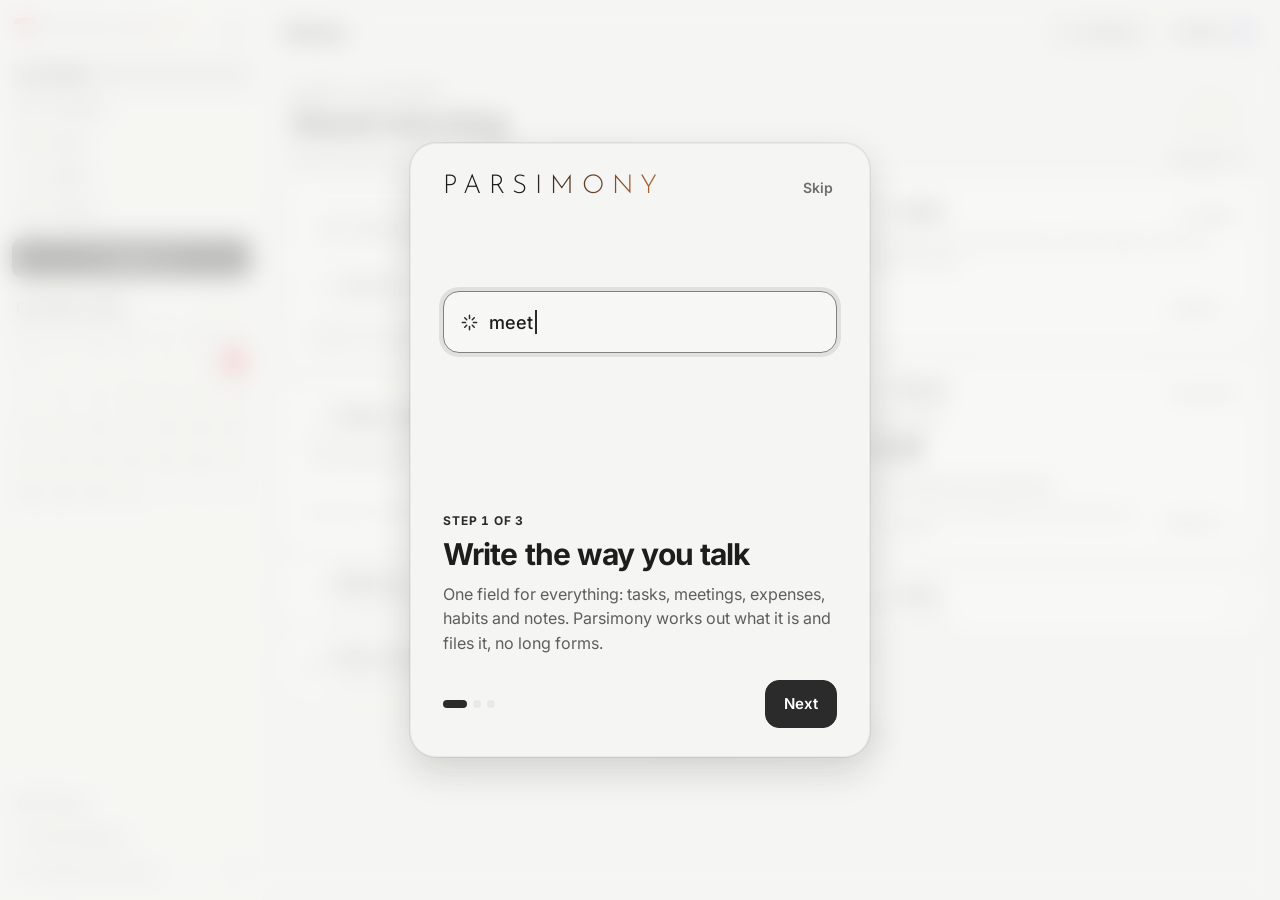
==== commit 485fdc6e: "Свои окошки выбора на ПК (время — колёсики, дата — календарик, список), конец события едет за начало" ====
--- a/index.html
+++ b/index.html
@@ -60,6 +60,7 @@
 <script src="js/core.js"></script>
 <script src="js/names.js"></script>
 <script src="js/a11y.js"></script>
+<script src="js/pick.js"></script>
 <script src="js/look.js"></script>
 <script src="js/help.js"></script>
 <script src="js/calendar.js"></script>
--- a/css/app.css
+++ b/css/app.css
@@ -1,7 +1,7 @@
 /* hidden прячет всегда: иначе display у класса (.f-mem{display:flex}) перебивал атрибут */
 [hidden]{display:none!important}
 /* ---- Дизайн-токены: цвета тем, отступы (шаг 4/8), радиусы, тени ---- */
-:root{
+:root{--ios:cubic-bezier(.32,.72,0,1);
   --bg:#ffffff;--bg2:#f7f7f5;--sf:#ffffff;--tx:#1d1d1c;--tx2:#5f5e5b;--mut:#9b9a97;
   --line:#e9e9e7;--grid:#efefed;--hov:rgba(55,53,47,.06);--hov2:rgba(55,53,47,.1);
   --acc:#2b2b2b;--accfg:#ffffff;--red:#e5484d;--dng:#d93a3a;--ok:#2f9e5b;--wk:rgba(55,53,47,.025);
@@ -82,15 +82,18 @@
 }
 
 main{padding:10px 12px 28px}
-main.anim-l>*{animation:inL .16s ease-out}
-main.anim-r>*{animation:inR .16s ease-out}
+main.anim-l>*{animation:inL .34s var(--ios)}
+main.anim-r>*{animation:inR .34s var(--ios)}
 main.anim-f>*{animation:fadeIn .14s ease-out}
-@keyframes inL{from{opacity:.55;transform:translateX(-10px)}to{opacity:1;transform:none}}
-@keyframes inR{from{opacity:.55;transform:translateX(10px)}to{opacity:1;transform:none}}
+@keyframes inL{from{opacity:.4;transform:translateX(-22px)}to{opacity:1;transform:none}}
+@keyframes inR{from{opacity:.4;transform:translateX(22px)}to{opacity:1;transform:none}}
 @keyframes fadeIn{from{opacity:0}to{opacity:1}}
-@keyframes popIn{from{opacity:0;transform:translateY(4px) scale(.98)}to{opacity:1;transform:none}}
-@keyframes sheetUp{from{transform:translateY(40px);opacity:.4}to{transform:none;opacity:1}}
-@keyframes sheetPop{from{transform:translateY(8px) scale(.98);opacity:.4}to{transform:none;opacity:1}}
+@keyframes popIn{from{opacity:0;transform:translateY(6px) scale(.96)}to{opacity:1;transform:none}}
+@keyframes sheetUp{from{transform:translateY(100%)}to{transform:none}}
+@keyframes sheetDown{to{transform:translateY(100%)}}
+@keyframes sheetPopOut{to{transform:translateY(8px) scale(.96);opacity:0}}
+@keyframes fadeOut{to{opacity:0}}
+@keyframes sheetPop{from{transform:translateY(14px) scale(.95);opacity:0}to{transform:none;opacity:1}}
 @media(prefers-reduced-motion:reduce){*{animation:none!important;transition:none!important}}
 
 /* ---- Сетка недели / дня ---- */
@@ -219,8 +222,11 @@
 
 /* ---- Окна: карточка события, настройки (снизу на телефоне, справа на ПК) ---- */
 #ov{position:fixed;inset:0;background:rgba(0,0,0,.4);display:none;align-items:flex-end;justify-content:center;z-index:30}
-#ov.show{display:flex;animation:fadeIn .15s}
-#sh{position:relative;width:100%;max-width:520px;max-height:92%;max-height:92dvh;overflow:auto;background:var(--sf);border-radius:18px 18px 0 0;padding:8px 18px calc(18px + env(safe-area-inset-bottom));animation:sheetUp .2s cubic-bezier(.2,.8,.2,1);overscroll-behavior:contain}
+#ov.show{display:flex;animation:fadeIn .3s var(--ios)}
+/* Закрытие окна — уезжает вниз (ПК — тает), затемнение гаснет; сами данные окна уже закрыты (closeSheet) */
+#ov.out{display:flex;pointer-events:none;animation:fadeOut .26s ease-in forwards}#ov.out #sh{animation:sheetDown .26s cubic-bezier(.4,0,1,1) forwards}
+@media(min-width:900px){#ov.out #sh{animation:sheetPopOut .2s ease-in forwards}}
+#sh{position:relative;width:100%;max-width:520px;max-height:92%;max-height:92dvh;overflow:auto;background:var(--sf);border-radius:18px 18px 0 0;padding:8px 18px calc(18px + env(safe-area-inset-bottom));animation:sheetUp .46s var(--ios);overscroll-behavior:contain}
 .grab{display:block;width:38px;height:5px;border-radius:3px;background:var(--hov2);margin:2px auto 8px}
 .sh-head{display:flex;align-items:center;gap:4px;margin:0 -8px 4px}
 .sh-head h3{flex:1;margin:0 8px;font-size:13px;font-weight:600;color:var(--mut);text-transform:uppercase;letter-spacing:.05em}
@@ -341,7 +347,7 @@
 
 /* ---- Быстрое создание ---- */
 .qc{position:fixed;z-index:25;display:none;background:var(--sf);border-radius:var(--r3);box-shadow:var(--sh2);padding:12px;width:310px}
-.qc.show{display:block;animation:popIn .14s ease-out}
+.qc.show{display:block;animation:popIn .26s var(--ios)}
 .qhead{display:flex;align-items:center;justify-content:space-between;margin:0 0 8px 2px}
 .qhead b{font-size:13px;font-weight:600}
 .qx{width:28px;height:28px;border-radius:7px;color:var(--mut);display:grid;place-items:center}
@@ -356,7 +362,7 @@
 /* ---- Командное меню (Ctrl+K) ---- */
 #cmd{position:fixed;inset:0;z-index:40;background:rgba(0,0,0,.28);display:none;justify-content:center;align-items:flex-start;padding:12vh 12px 12px}
 #cmd.show{display:flex;animation:fadeIn .12s}
-.cmd-box{width:100%;max-width:600px;background:var(--sf);border-radius:var(--r3);box-shadow:var(--sh2);overflow:hidden;animation:popIn .14s ease-out}
+.cmd-box{width:100%;max-width:600px;background:var(--sf);border-radius:var(--r3);box-shadow:var(--sh2);overflow:hidden;animation:popIn .26s var(--ios)}
 .cmd-in{display:flex;align-items:center;gap:10px;padding:0 16px;border-bottom:1px solid var(--line);color:var(--mut)}
 #cmd_q{flex:1;height:52px;border:0;background:none;font-size:17px;outline:0;color:var(--tx)}
 #cmd_res{max-height:52vh;overflow-y:auto;padding:6px}
@@ -505,6 +511,6 @@
 
   /* Окна — плашкой по центру экрана (просьба пользователя 21 октября 2026: «все открывающиеся боковые панельки отдельными (плашками по середине экрана)»); на телефоне — снизу, как было */
   #ov{background:rgba(0,0,0,.35);align-items:center;justify-content:center;padding:24px}
-  #sh{width:520px;max-width:100%;max-height:min(88vh,880px);border-radius:16px;border:1px solid var(--line);box-shadow:0 24px 70px rgba(0,0,0,.3);padding:14px 22px 22px;animation:sheetPop .16s cubic-bezier(.2,.8,.2,1)}
+  #sh{width:520px;max-width:100%;max-height:min(88vh,880px);border-radius:16px;border:1px solid var(--line);box-shadow:0 24px 70px rgba(0,0,0,.3);padding:14px 22px 22px;animation:sheetPop .32s var(--ios)}
   .grab{display:none}
 }
--- a/css/ui2.css
+++ b/css/ui2.css
@@ -123,7 +123,7 @@
 /* «Удалить …?» — окошком по центру экрана (askmSync в calendar.js) */
 #askm{position:fixed;inset:0;z-index:85;display:none;align-items:center;justify-content:center;padding:16px;background:rgba(0,0,0,.45);touch-action:none}
 #askm.show{display:flex;animation:fadeIn .12s}
-.askm-box{width:min(380px,100%);padding:20px;border-radius:18px;background:var(--sf);color:var(--tx);border:1px solid var(--line);box-shadow:0 24px 70px rgba(0,0,0,.35);font-size:14px;animation:sheetPop .16s cubic-bezier(.2,.8,.2,1)}
+.askm-box{width:min(380px,100%);padding:20px;border-radius:18px;background:var(--sf);color:var(--tx);border:1px solid var(--line);box-shadow:0 24px 70px rgba(0,0,0,.35);font-size:14px;animation:sheetPop .16s var(--ios)}
 .askm-box b{display:block;font-size:17px;font-weight:700;line-height:1.35;margin-bottom:8px}
 .askm-box .set-note{margin:0 0 6px}
 .askm-box .row{display:flex;flex-direction:column;gap:8px;margin-top:14px}
@@ -271,7 +271,7 @@
 .onb-prev{min-height:64px;align-content:flex-start;opacity:0;transform:translateY(6px);transition:opacity .3s,transform .3s}
 .onb-prev.show{opacity:1;transform:none}
 .onb-mock{width:100%;display:flex;flex-direction:column;gap:8px;font-size:13px}
-.onb-mock>*{animation:onbIn .5s cubic-bezier(.2,.8,.2,1) both}
+.onb-mock>*{animation:onbIn .5s var(--ios) both}
 .onb-mock>:nth-child(2){animation-delay:.12s}.onb-mock>:nth-child(3){animation-delay:.24s}.onb-mock>:nth-child(4){animation-delay:.36s}
 @keyframes onbIn{from{opacity:0;transform:translateY(10px)}}
 .mk-top{display:flex;align-items:center;justify-content:space-between;padding:0 4px 4px}
@@ -765,7 +765,7 @@
    ответы без «пузырей» со светящимся шаром, «Думаю…» с переливом, ответ печатается; голос — удерживать и говорить */
 #sh:has(.ai-chat){display:flex;flex-direction:column;padding:0;overflow:hidden}
 #sh:has(.ai-chat) .grab{display:none}
-@media(max-width:899px){#ov:has(.ai-chat){align-items:stretch}#sh:has(.ai-chat){max-width:none;height:100%;max-height:none;border-radius:0;animation:aiOpen .22s cubic-bezier(.2,.8,.2,1)}}
+@media(max-width:899px){#ov:has(.ai-chat){align-items:stretch}#sh:has(.ai-chat){max-width:none;height:100%;max-height:none;border-radius:0;animation:aiOpen .22s var(--ios)}}
 @media(min-width:900px){#sh:has(.ai-chat){width:640px;height:min(86vh,860px);max-height:min(86vh,860px)}}
 @keyframes aiOpen{from{transform:translateY(24px);opacity:.3}to{transform:none;opacity:1}}
 .ai-chat{flex:1;min-height:0;display:flex;flex-direction:column;background:radial-gradient(120% 55% at 50% -12%,color-mix(in srgb,var(--acc) 15%,transparent),transparent 62%)}
@@ -792,7 +792,7 @@
 .ai-day{align-self:center;font-size:12px;font-weight:600;color:var(--mut);padding:2px 10px;border-radius:999px;background:var(--hov)}
 .ai-m{display:flex;gap:10px;align-items:flex-start;min-width:0}
 .ai-m.u{justify-content:flex-end}
-.ai-m.new{animation:aiIn .28s cubic-bezier(.2,.8,.2,1)}
+.ai-m.new{animation:aiIn .28s var(--ios)}
 @keyframes aiIn{from{opacity:0;transform:translateY(8px)}to{opacity:1;transform:none}}
 .ai-mb{min-width:0;font-size:15.5px;line-height:1.55;overflow-wrap:anywhere}
 .ai-m.u .ai-mb{max-width:82%;padding:10px 14px;border-radius:20px 20px 6px 20px;color:var(--accfg);background:linear-gradient(135deg,var(--acc),color-mix(in srgb,var(--acc) 70%,#a855f7));box-shadow:0 4px 14px color-mix(in srgb,var(--acc) 25%,transparent)}
@@ -1036,13 +1036,13 @@
 .mc-evadd{margin-top:6px}
 .mc-cat{display:inline-block;margin-right:6px;padding:1px 7px;border-radius:999px;font-style:normal;font-size:12px;font-weight:600;color:#fff;background:var(--c)}
 /* новое сообщение въезжает (своё — справа, друга — слева), у входящего — мягкая вспышка; значок в шапке качается, число подпрыгивает */
-.mc-m.new{animation:mcIn .34s cubic-bezier(.2,.8,.2,1) var(--ad,0s) both}
+.mc-m.new{animation:mcIn .34s var(--ios) var(--ad,0s) both}
 .mc-m.me.new{transform-origin:right bottom}.mc-m.them.new{transform-origin:left bottom}
 .mc-m.them.new .mc-b{animation:mcGlow 1.4s ease-out calc(var(--ad,0s) + .1s)}
 @keyframes mcIn{from{opacity:0;transform:translateY(14px) scale(.9)}to{opacity:1;transform:none}}
 @keyframes mcGlow{0%{box-shadow:0 0 0 0 color-mix(in srgb,var(--acc) 55%,transparent)}100%{box-shadow:0 0 0 12px transparent}}
 .hdr-msg.bump svg{animation:mcBell .7s ease-in-out}
-.hdr-msg.bump .msg-badge{animation:mcPop .45s cubic-bezier(.2,.8,.2,1)}
+.hdr-msg.bump .msg-badge{animation:mcPop .45s var(--ios)}
 @keyframes mcBell{0%,100%{transform:rotate(0)}20%{transform:rotate(-14deg)}40%{transform:rotate(11deg)}60%{transform:rotate(-7deg)}80%{transform:rotate(4deg)}}
 @keyframes mcPop{0%{transform:scale(.4)}60%{transform:scale(1.25)}100%{transform:scale(1)}}
 @media(prefers-reduced-motion:reduce){.mc-m.new,.mc-m.them.new .mc-b,.hdr-msg.bump svg,.hdr-msg.bump .msg-badge{animation:none}}
@@ -1492,7 +1492,7 @@
 .feed-link .fin{width:100%;font-size:13px;color:var(--tx2)}
 .feed-btns{display:flex;flex-wrap:wrap;gap:8px;margin-top:8px}.feed-btns>*{flex:1 1 auto;justify-content:center}
 .sync-how{margin:10px 0 4px;font-size:13.5px;color:var(--tx2)}.sync-how summary{cursor:pointer;font-weight:600;color:var(--tx)}
-.sync-how ul{margin:8px 0 0;padding-left:18px;display:flex;flex-direction:column;gap:6px;line-height:1.45}
+.sync-how :is(ul,ol){margin:8px 0 0;padding-left:20px;display:flex;flex-direction:column;gap:6px;line-height:1.45}
 .set-sec.sm{font-size:12px;margin-top:12px}
 .sub-row{display:flex;align-items:center;gap:8px;padding:8px 0;border-bottom:1px solid var(--line)}
 .sub-t{flex:1;min-width:0;display:flex;flex-direction:column}
@@ -1501,3 +1501,60 @@
 .sub-row .ic.dng{color:var(--dng)}
 .sub-add{display:flex;gap:8px;margin-top:10px}.sub-add .fin{flex:1;min-width:0}
 .ext-ev .set-row b{font-weight:600;text-align:right}
+/* «Другие календари»: вкладки «Показать здесь / Отправить туда», откуда календарь и шаги (25 ноября 2026) */
+.sync-tab,.sync-src{width:100%;margin:6px 0 4px}.sync-tab button,.sync-src button{flex:1;min-width:0;padding:0 4px}
+.sync-steps{margin:10px 0 6px;padding-left:22px;display:flex;flex-direction:column;gap:7px;font-size:14px;line-height:1.45;color:var(--tx)}
+.sync-steps li::marker{color:var(--acc);font-weight:700}
+.sub-go{width:100%;margin-top:8px}
+
+/* Свои окошки выбора на ПК (25 ноября 2026, js/pick.js): время — колёсики, дата — календарик, список — свой; появляются и тают плавно */
+.pk{position:fixed;z-index:80;background:color-mix(in srgb,var(--sf) 92%,transparent);-webkit-backdrop-filter:blur(18px) saturate(1.6);backdrop-filter:blur(18px) saturate(1.6);border:1px solid var(--line);border-radius:16px;box-shadow:0 18px 50px rgba(0,0,0,.22),0 2px 8px rgba(0,0,0,.08);padding:8px;color:var(--tx);transform-origin:top left;animation:pkIn .26s var(--ios)}
+.pk.up{transform-origin:bottom left}
+.pk.out{animation:pkOut .15s ease-in forwards;pointer-events:none}
+@keyframes pkIn{from{opacity:0;transform:translateY(-6px) scale(.94)}}
+@keyframes pkOut{to{opacity:0;transform:scale(.96)}}
+.pk-whs{position:relative;display:flex;align-items:center;justify-content:center;gap:2px;padding:0 6px;perspective:420px}
+.pk-band{position:absolute;left:6px;right:6px;top:50%;height:34px;margin-top:-17px;border-radius:9px;background:var(--hov);pointer-events:none}
+.pk-wh{position:relative;width:64px;height:170px;overflow-y:auto;scroll-snap-type:y mandatory;scrollbar-width:none;overscroll-behavior:contain;transform-style:preserve-3d;outline:0;border-radius:9px;-webkit-mask-image:linear-gradient(transparent,#000 30%,#000 70%,transparent);mask-image:linear-gradient(transparent,#000 30%,#000 70%,transparent)}
+.pk-wh::-webkit-scrollbar{display:none}
+.pk-wh:focus-visible{box-shadow:inset 0 0 0 2px var(--acc)}
+.pk-pad{height:68px}
+.pk-it{height:34px;line-height:34px;text-align:center;font-size:20px;font-variant-numeric:tabular-nums;font-weight:500;color:var(--tx2);scroll-snap-align:center;cursor:pointer;user-select:none;will-change:transform}
+.pk-it.on{color:var(--tx);font-weight:650}
+.pk-colon{font-size:20px;font-weight:650;color:var(--tx);position:relative;top:-1px}
+.pk-foot{display:flex;gap:6px;justify-content:flex-end;margin-top:8px;padding-top:8px;border-top:1px solid var(--line)}
+.pk-b{height:32px;padding:0 12px;border-radius:9px;font-size:13px;font-weight:600;color:var(--tx2);transition:background .15s,transform .15s var(--ios)}
+.pk-b:hover{background:var(--hov);color:var(--tx)}
+.pk-b:active{transform:scale(.95)}
+.pk-b.pri{background:var(--acc);color:var(--accfg)}
+.pk-b.pri:hover{background:color-mix(in srgb,var(--acc) 88%,#000)}
+.pk-date{width:286px}
+.pk-mh{display:flex;align-items:center;justify-content:space-between;padding:2px 2px 6px}
+.pk-mh b{font-size:15px;font-weight:650}
+.pk-nav{width:32px;height:32px;border-radius:9px;font-size:20px;line-height:1;color:var(--tx2);transition:background .15s,transform .15s var(--ios)}
+.pk-nav:hover{background:var(--hov);color:var(--tx)}.pk-nav:active{transform:scale(.9)}
+.pk-dw,.pk-g{display:grid;grid-template-columns:repeat(7,1fr);gap:2px;text-align:center}
+.pk-dw span{font-size:12px;font-weight:600;color:var(--mut);padding:4px 0}
+.pk-g.fr{animation:inR .3s var(--ios)}.pk-g.fl{animation:inL .3s var(--ios)}
+.pk-d{height:36px;border-radius:50%;font-size:14px;font-variant-numeric:tabular-nums;color:var(--tx);transition:background .15s,color .15s,transform .2s var(--ios)}
+.pk-d.we{color:var(--tx2)}
+.pk-d:hover:not([disabled]){background:var(--hov)}
+.pk-d:active:not([disabled]){transform:scale(.88)}
+.pk-d.tdy{color:var(--red);font-weight:700}
+.pk-d.on{background:var(--acc);color:var(--accfg);font-weight:700;animation:chipPop .3s var(--ios)}
+.pk-d[disabled]{opacity:.3;cursor:default}
+.pk-d:focus-visible{outline:2px solid var(--acc);outline-offset:-2px}
+.pk-sel{padding:5px}
+.pk-ls{max-height:280px;overflow:auto;display:flex;flex-direction:column;gap:1px;overscroll-behavior:contain}
+.pk-o{display:flex;align-items:center;gap:8px;min-height:34px;padding:0 30px 0 10px;border-radius:9px;font-size:14px;text-align:left;color:var(--tx);position:relative;transition:background .12s}
+.pk-o:hover,.pk-o:focus-visible{background:var(--hov);outline:0}
+.pk-o.on{font-weight:650;color:var(--acc)}
+.pk-o.on::after{content:'';position:absolute;right:11px;top:50%;width:5px;height:10px;margin-top:-7px;border:solid currentColor;border-width:0 2px 2px 0;transform:rotate(45deg)}
+.pk-o[disabled]{opacity:.4}
+/* Поля времени и даты на ПК: свой значок, без системного */
+@media (pointer:fine){
+  input.fin[type="time"],input.fin[type="date"]{cursor:pointer}
+  input.fin[type="time"]::-webkit-calendar-picker-indicator,input.fin[type="date"]::-webkit-calendar-picker-indicator{opacity:.55;cursor:pointer}
+  select.fin{cursor:pointer}
+}
+@media(prefers-reduced-motion:reduce){.pk,.pk.out,.pk-g.fr,.pk-g.fl,.pk-d.on{animation:none}}
